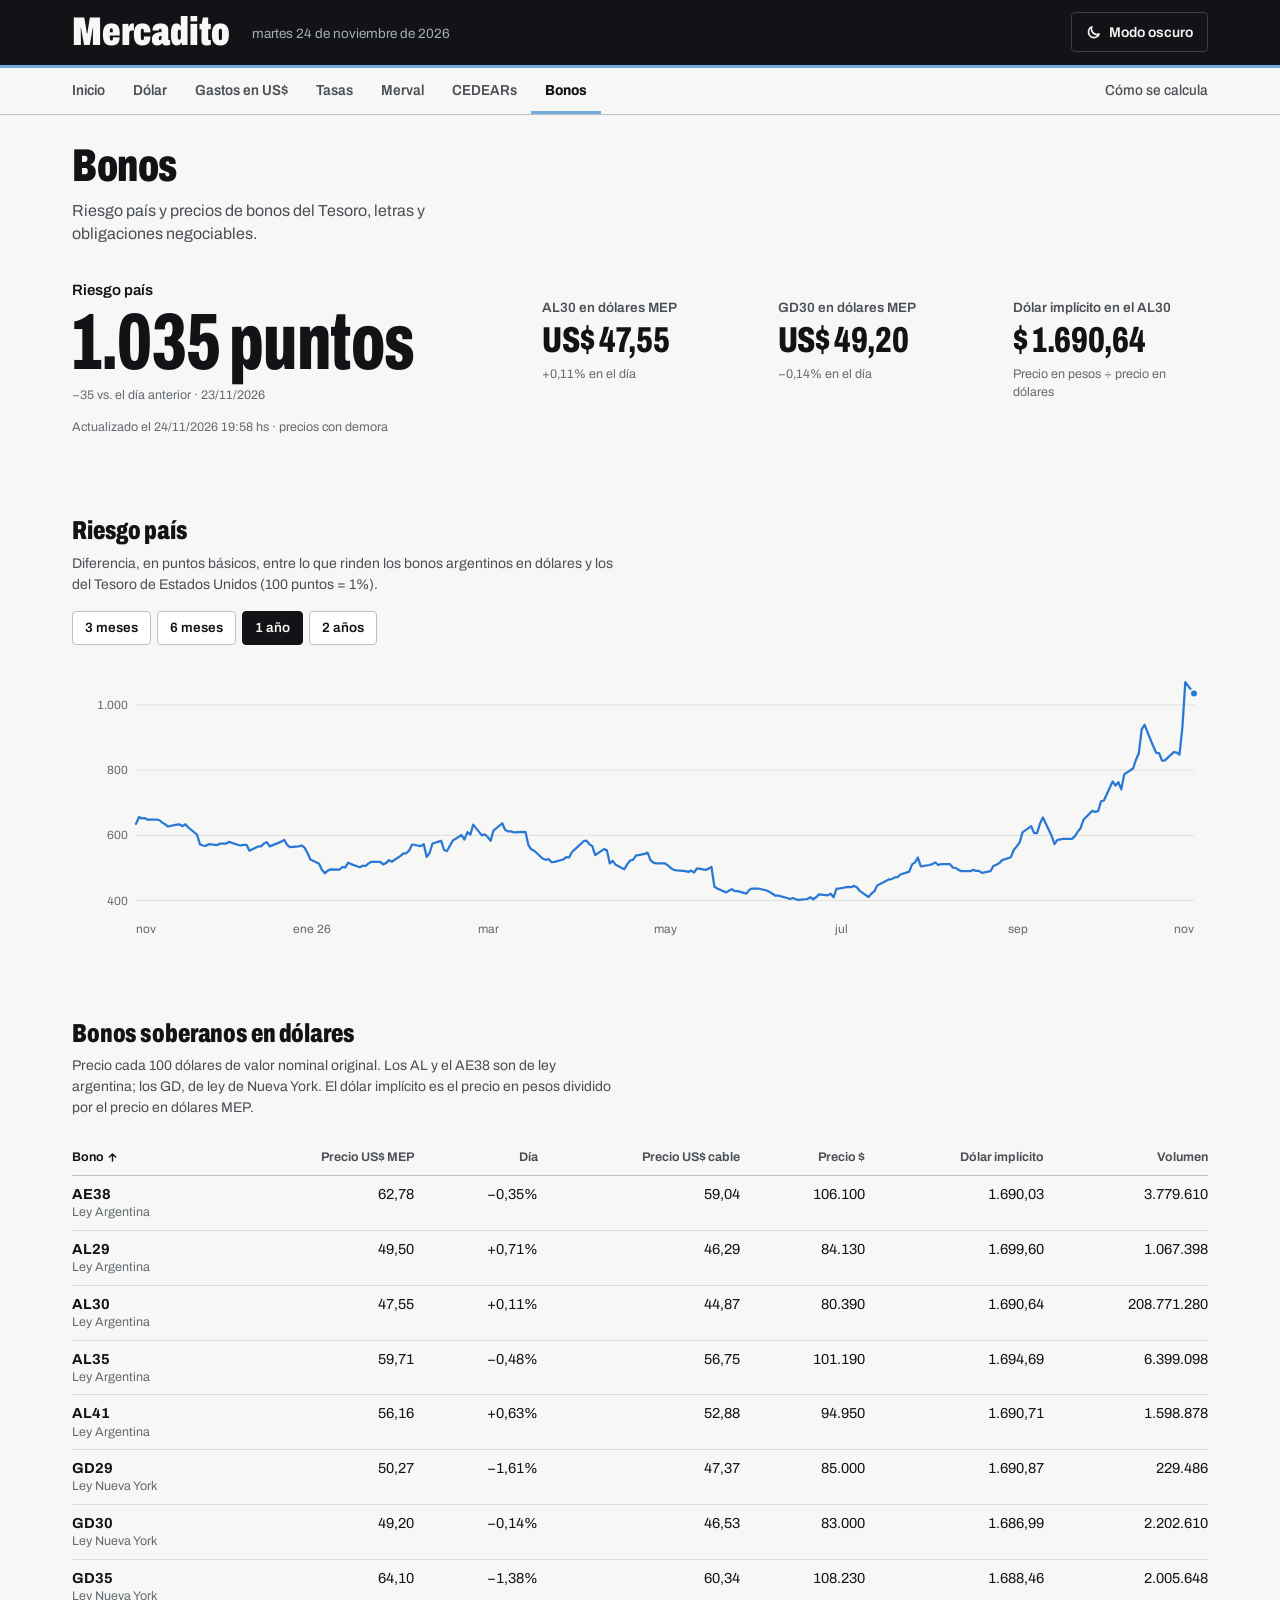
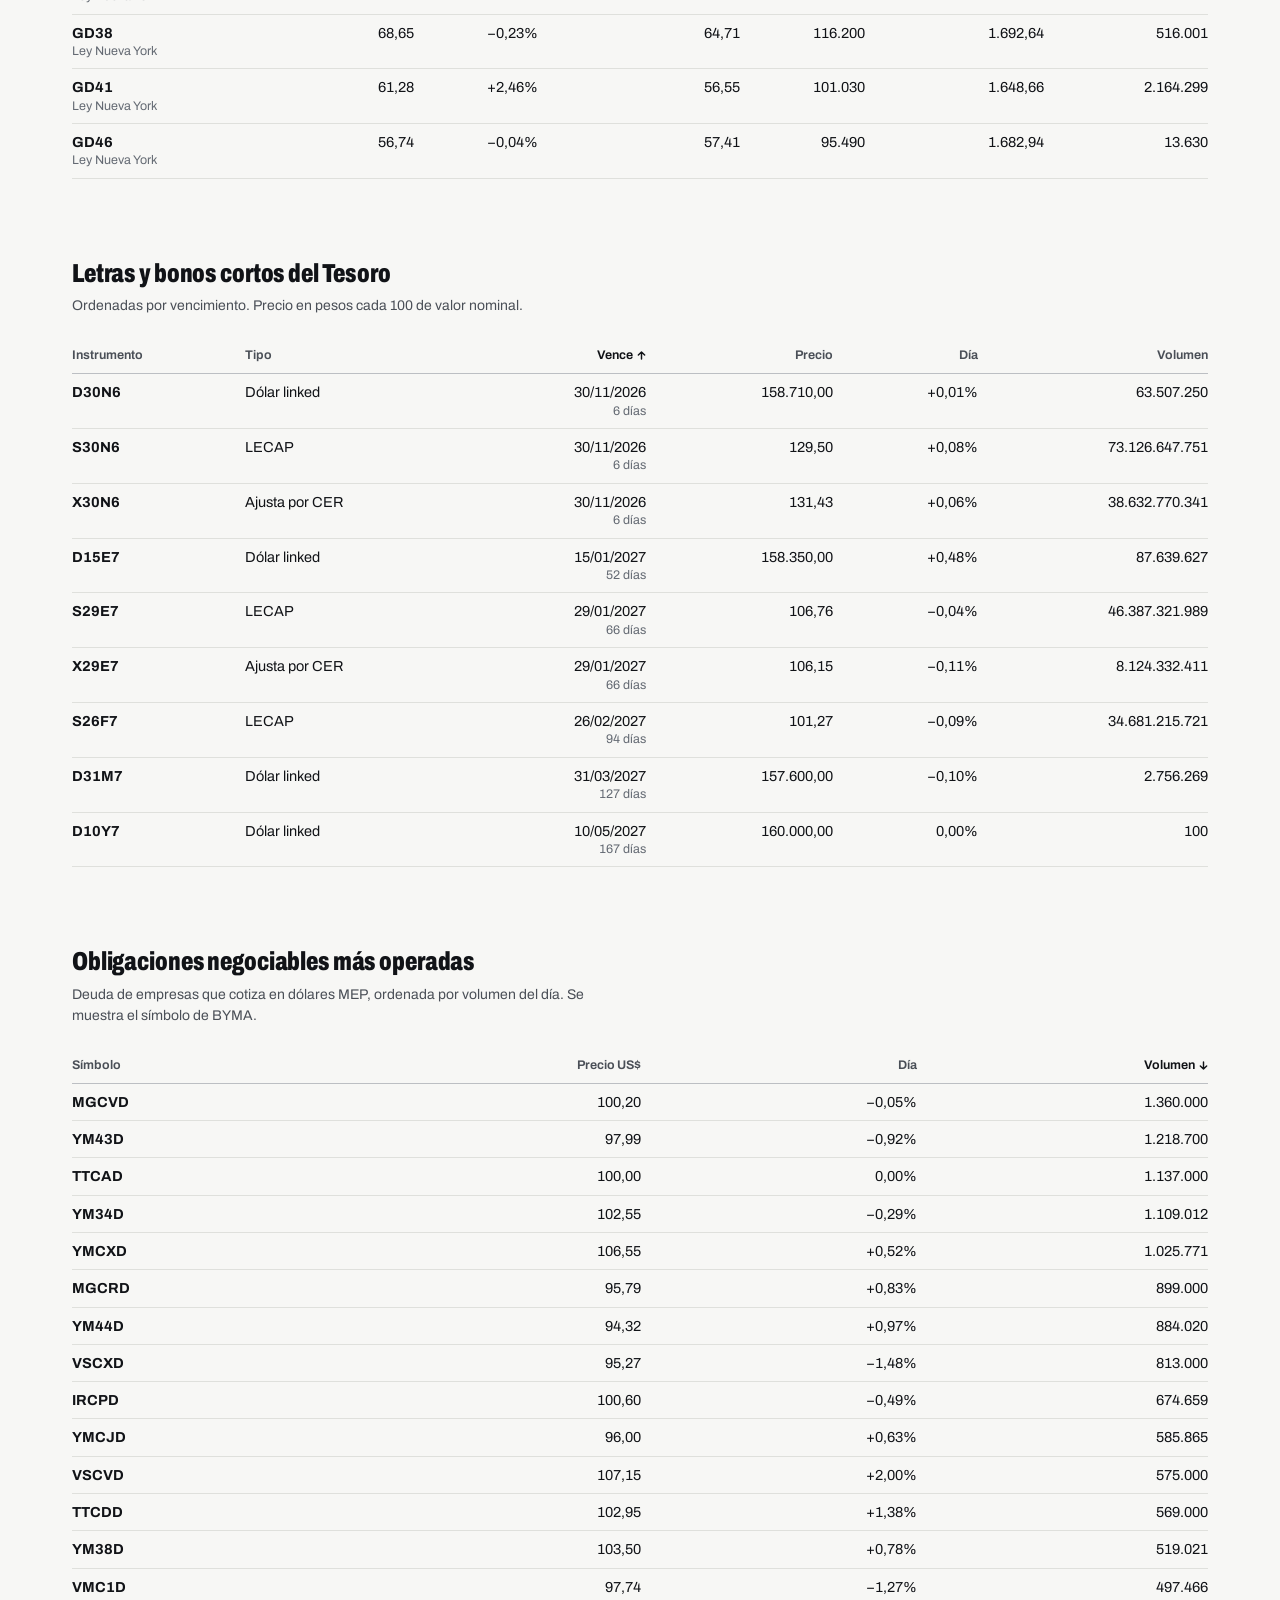
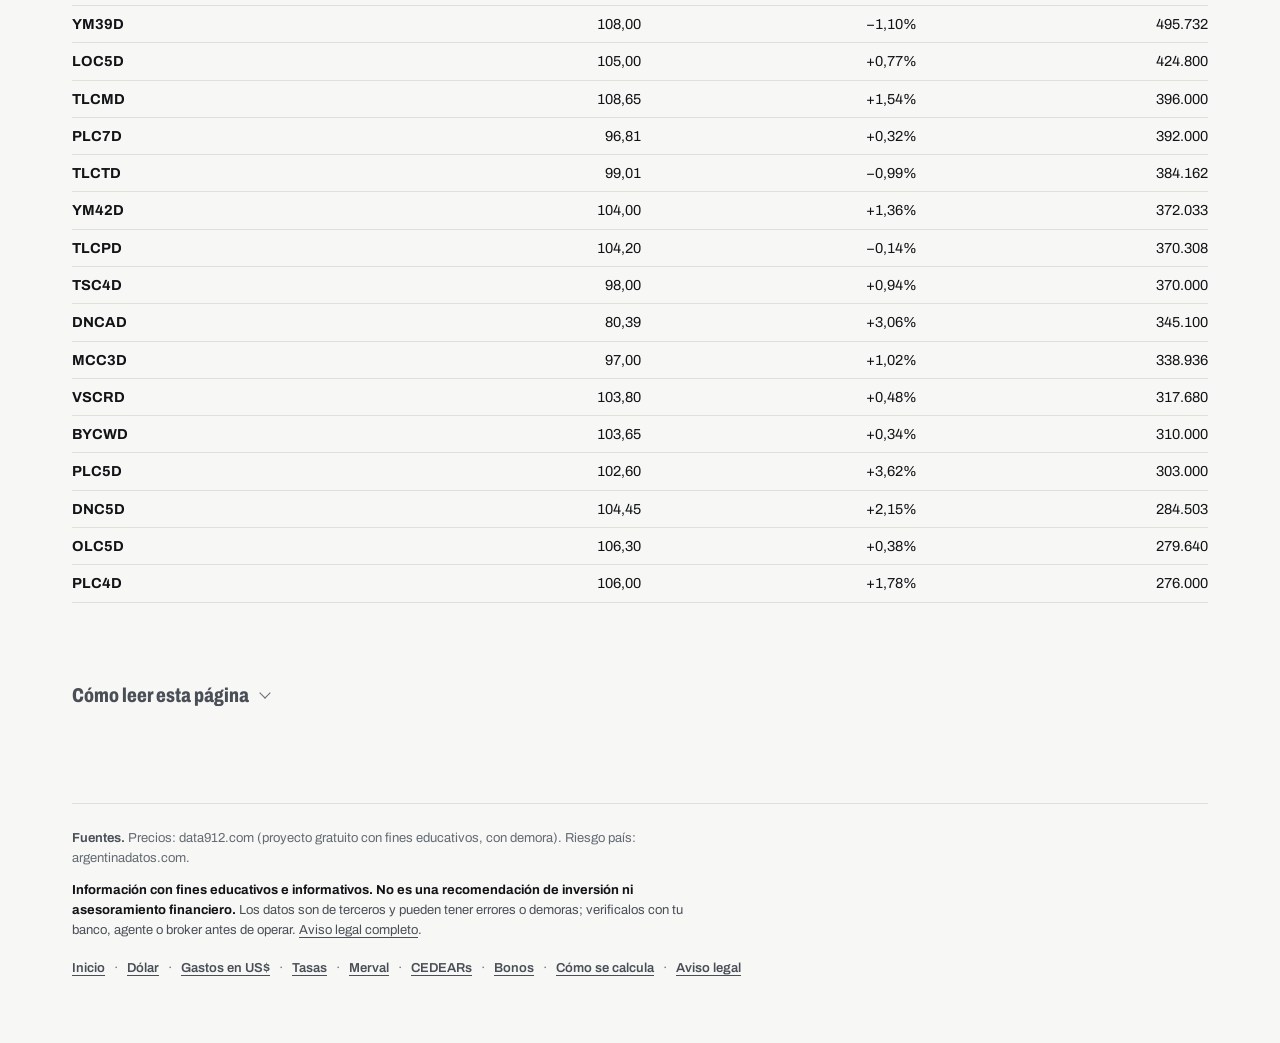
==== bonos/index.html @ 441e06f4 "actualizar datos" ====
<!DOCTYPE html>
<html lang="es">
<head>
<meta charset="utf-8">
<meta name="viewport" content="width=device-width, initial-scale=1">
<title>Bonos · Mercadito</title>
<meta name="description" content="Riesgo país, precios de los bonos soberanos en dólares, letras del Tesoro y obligaciones negociables.">
<meta name="color-scheme" content="light dark">
<meta name="theme-color" content="#111317" media="(prefers-color-scheme: light)">
<meta name="theme-color" content="#050505" media="(prefers-color-scheme: dark)">
<link rel="icon" href="data:image/svg+xml,%3Csvg xmlns='http://www.w3.org/2000/svg' viewBox='0 0 16 16'%3E%3Crect width='16' height='16' rx='2' fill='%23111317'/%3E%3Cpath d='M4 11V4.5l4 4 4-4V11' fill='none' stroke='%23F7F7F5' stroke-width='1.8' stroke-linejoin='round'/%3E%3Crect y='13' width='16' height='3' fill='%2374ACDF'/%3E%3C/svg%3E">
<link rel="preconnect" href="https://fonts.googleapis.com">
<link rel="preconnect" href="https://fonts.gstatic.com" crossorigin>
<link href="https://fonts.googleapis.com/css2?family=Archivo:wdth,wght@62..125,100..900&display=swap" rel="stylesheet">
<script>
try { var t = localStorage.getItem("tema"); if (t === "claro" || t === "oscuro") document.documentElement.setAttribute("data-tema", t); } catch (e) {}
</script>
<link rel="stylesheet" href="../assets/base.css">
<style>

@media (max-width:899px){
  /* a la vista: instrumento, precio y un dato más; lo demás, al tocar la fila */
  #tabla-sob tr:not(.abierta) td:nth-child(n+4),
  #tabla-sob tr:not(.abierta) td:first-child .sub,
  #tabla-letras tr:not(.abierta) td:is(:nth-child(2),:nth-child(5),:nth-child(6)),
  #tabla-ons tr:not(.abierta) td:nth-child(4){display:none}
  #tabla-sob td:nth-child(2),#tabla-ons td:nth-child(2),#tabla-letras td:nth-child(4){order:2;margin-left:auto;font-size:16px;font-weight:700;color:var(--tinta);text-align:right}
  #tabla-sob td:nth-child(2)::before,#tabla-ons td:nth-child(2)::before{content:"US$ "}
  #tabla-sob td:nth-child(3)::before,#tabla-letras td:nth-child(5)::before,#tabla-ons td:nth-child(3)::before{content:"Día "}
  #tabla-sob td:nth-child(4)::before{content:"Cable "}
  #tabla-sob td:nth-child(5)::before{content:"$ "}
  #tabla-sob td:nth-child(6)::before{content:"Dólar implícito "}
  #tabla-sob td:nth-child(7)::before,#tabla-letras td:nth-child(6)::before,#tabla-ons td:nth-child(4)::before{content:"Volumen "}
  #tabla-letras td:nth-child(3)::before{content:"Vence "}
  #tabla-letras td:nth-child(3) .sub{display:inline;margin-left:4px}
}

</style>
</head>
<body>
<a class="saltar" href="#contenido">Ir al contenido</a>
<header class="sitio">
  <div class="cabezal"><div class="sitio-barra">
    <a class="marca" href="../">Mercadito</a>
    <p class="cabezal-fecha">martes 24 de noviembre de 2026</p>
    <button id="tema" class="boton boton-tema" type="button" aria-label="Cambiar a modo oscuro">
      <svg class="ico ico-luna" viewBox="0 0 16 16" aria-hidden="true"><path d="M13.2 10.1A5.6 5.6 0 0 1 5.9 2.8a5.6 5.6 0 1 0 7.3 7.3Z"/></svg>
      <svg class="ico ico-sol" viewBox="0 0 16 16" aria-hidden="true"><circle cx="8" cy="8" r="3"/><path d="M8 1.5v1.3M8 13.2v1.3M1.5 8h1.3M13.2 8h1.3M3.4 3.4l.9.9M11.7 11.7l.9.9M3.4 12.6l.9-.9M11.7 4.3l.9-.9"/></svg>
      <span id="tema-txt">Modo oscuro</span>
    </button>
  </div></div>
  <nav class="menu" aria-label="Secciones"><ul><li><a href="../">Inicio</a></li><li><a href="../dolar/">Dólar</a></li><li><a href="../gastos/">Gastos en US$</a></li><li><a href="../tasas/">Tasas</a></li><li><a href="../merval/">Merval</a></li><li><a href="../sp500/">CEDEARs</a></li><li><a href="../bonos/" aria-current="page">Bonos</a></li><li><a href="../metodologia/">Cómo se calcula</a></li></ul></nav>
</header>
<div class="pagina">
<main id="contenido">

<div class="titulo">
  <h1>Bonos</h1>
  <p class="bajada">Riesgo país y precios de bonos del Tesoro, letras y obligaciones negociables.</p>
</div>
<section aria-label="Datos principales"><div class="cifras" id="cifras"></div></section>
<p class="fecha">Actualizado el 24/11/2026 19:58 hs · precios con demora</p>

<section class="bloque" aria-labelledby="t-riesgo" id="bloque-riesgo">
  <h2 id="t-riesgo">Riesgo país</h2>
  <p class="nota">Diferencia, en puntos básicos, entre lo que rinden los bonos argentinos en dólares y los del Tesoro de Estados Unidos (100 puntos = 1%).</p>
  <div class="controles"><div class="grupo" role="group" aria-label="Período" id="rangos"></div></div>
  <div id="grafico"></div>
</section>

<section class="bloque" aria-labelledby="t-sob">
  <h2 id="t-sob">Bonos soberanos en dólares</h2>
  <p class="nota">Precio cada 100 dólares de valor nominal original. Los AL y el AE38 son de ley argentina; los GD, de ley de Nueva York. El dólar implícito es el precio en pesos dividido por el precio en dólares MEP.</p>
  <div class="caja-tabla"><table class="tabla-datos" id="tabla-sob" data-ficha>
    <thead><tr>
      <th data-k="t" data-asc="1"><button type="button">Bono</button></th>
      <th class="der" data-k="d"><button type="button">Precio US$ MEP</button></th>
      <th class="der" data-k="var"><button type="button">Día</button></th>
      <th class="der" data-k="c"><button type="button">Precio US$ cable</button></th>
      <th class="der" data-k="p"><button type="button">Precio $</button></th>
      <th class="der" data-k="mep"><button type="button">Dólar implícito</button></th>
      <th class="der" data-k="vol"><button type="button">Volumen</button></th>
    </tr></thead>
    <tbody></tbody>
  </table></div>
</section>

<section class="bloque" aria-labelledby="t-letras" id="bloque-letras">
  <h2 id="t-letras">Letras y bonos cortos del Tesoro</h2>
  <p class="nota">Ordenadas por vencimiento. Precio en pesos cada 100 de valor nominal.</p>
  <div class="caja-tabla"><table class="tabla-datos" id="tabla-letras" data-ficha>
    <thead><tr>
      <th data-k="t" data-asc="1"><button type="button">Instrumento</button></th>
      <th data-k="tipo" data-asc="1"><button type="button">Tipo</button></th>
      <th class="der" data-k="vence" data-asc="1"><button type="button">Vence</button></th>
      <th class="der" data-k="c"><button type="button">Precio</button></th>
      <th class="der" data-k="var"><button type="button">Día</button></th>
      <th class="der" data-k="vol"><button type="button">Volumen</button></th>
    </tr></thead>
    <tbody></tbody>
  </table></div>
</section>

<section class="bloque" aria-labelledby="t-ons" id="bloque-ons">
  <h2 id="t-ons">Obligaciones negociables más operadas</h2>
  <p class="nota">Deuda de empresas que cotiza en dólares MEP, ordenada por volumen del día. Se muestra el símbolo de BYMA.</p>
  <div class="caja-tabla"><table class="tabla-datos" id="tabla-ons" data-ficha>
    <thead><tr>
      <th data-k="t" data-asc="1"><button type="button">Símbolo</button></th>
      <th class="der" data-k="c"><button type="button">Precio US$</button></th>
      <th class="der" data-k="var"><button type="button">Día</button></th>
      <th class="der" data-k="vol"><button type="button">Volumen</button></th>
    </tr></thead>
    <tbody></tbody>
  </table></div>
</section>

<details class="bloque plegado">
  <summary><h2 id="t-glos">Cómo leer esta página</h2></summary>
  <dl class="glosario">
    <div><dt>MEP y cable</dt><dd>El mismo bono se puede comprar o vender en pesos, en dólares en el país (MEP, símbolo terminado en D) o en dólares en el exterior (cable, terminado en C).</dd></div>
    <div><dt>LECAP y BONCAP</dt><dd>Letras y bonos del Tesoro en pesos que pagan todo al vencimiento.</dd></div>
    <div><dt>Ajusta por CER</dt><dd>Instrumentos cuyo capital se actualiza por inflación.</dd></div>
    <div><dt>Dólar linked</dt><dd>Instrumentos en pesos que se ajustan por el dólar oficial mayorista.</dd></div>
    <div><dt>Próximamente</dt><dd>Tasa interna de retorno (TIR) y duration de cada bono, que requieren su cronograma de pagos.</dd></div>
  </dl>
</details>

</main>
<footer class="sitio-pie">
  <p class="pie-fuentes"><b>Fuentes.</b> Precios: data912.com (proyecto gratuito con fines educativos, con demora). Riesgo país: argentinadatos.com.</p>
  <p class="pie-aviso"><strong>Información con fines educativos e informativos. No es una recomendación de inversión ni asesoramiento financiero.</strong> Los datos son de terceros y pueden tener errores o demoras; verificalos con tu banco, agente o broker antes de operar. <a href="../legal/">Aviso legal completo</a>.</p>
  <nav class="pie-sumario" aria-label="Secciones de Mercadito"><ul><li><a href="../">Inicio</a></li><li><a href="../dolar/">Dólar</a></li><li><a href="../gastos/">Gastos en US$</a></li><li><a href="../tasas/">Tasas</a></li><li><a href="../merval/">Merval</a></li><li><a href="../sp500/">CEDEARs</a></li><li><a href="../bonos/">Bonos</a></li><li><a href="../metodologia/">Cómo se calcula</a></li><li><a href="../legal/">Aviso legal</a></li></ul></nav>
</footer>
</div>
<script src="../assets/base.js"></script>
<script>

const M = Mercadito;
const D = {"sob": [{"t": "AL29", "ley": "Argentina", "d": 49.5, "var": 0.71, "vol": 1067398.0, "c": 46.294, "p": 84130.0, "mep": 1699.6}, {"t": "AL30", "ley": "Argentina", "d": 47.55, "var": 0.11, "vol": 208771280.0, "c": 44.87, "p": 80390.0, "mep": 1690.64}, {"t": "AL35", "ley": "Argentina", "d": 59.71, "var": -0.48, "vol": 6399098.0, "c": 56.75, "p": 101190.0, "mep": 1694.69}, {"t": "AE38", "ley": "Argentina", "d": 62.78, "var": -0.35, "vol": 3779610.0, "c": 59.04, "p": 106100.0, "mep": 1690.03}, {"t": "AL41", "ley": "Argentina", "d": 56.16, "var": 0.63, "vol": 1598878.0, "c": 52.88, "p": 94950.0, "mep": 1690.71}, {"t": "GD29", "ley": "Nueva York", "d": 50.27, "var": -1.61, "vol": 229486.0, "c": 47.369, "p": 85000.0, "mep": 1690.87}, {"t": "GD30", "ley": "Nueva York", "d": 49.2, "var": -0.14, "vol": 2202610.0, "c": 46.53, "p": 83000.0, "mep": 1686.99}, {"t": "GD35", "ley": "Nueva York", "d": 64.1, "var": -1.38, "vol": 2005648.0, "c": 60.34, "p": 108230.0, "mep": 1688.46}, {"t": "GD38", "ley": "Nueva York", "d": 68.65, "var": -0.23, "vol": 516001.0, "c": 64.71, "p": 116200.0, "mep": 1692.64}, {"t": "GD41", "ley": "Nueva York", "d": 61.28, "var": 2.46, "vol": 2164299.0, "c": 56.55, "p": 101030.0, "mep": 1648.66}, {"t": "GD46", "ley": "Nueva York", "d": 56.74, "var": -0.04, "vol": 13630.0, "c": 57.41, "p": 95490.0, "mep": 1682.94}], "letras": [{"t": "D30N6", "tipo": "Dólar linked", "vence": "2026-11-30", "dias": 6, "c": 158710.0, "var": 0.01, "vol": 63507250.0}, {"t": "S30N6", "tipo": "LECAP", "vence": "2026-11-30", "dias": 6, "c": 129.5, "var": 0.08, "vol": 73126647751.0}, {"t": "X30N6", "tipo": "Ajusta por CER", "vence": "2026-11-30", "dias": 6, "c": 131.43, "var": 0.06, "vol": 38632770341.0}, {"t": "D15E7", "tipo": "Dólar linked", "vence": "2027-01-15", "dias": 52, "c": 158350.0, "var": 0.48, "vol": 87639627.0}, {"t": "S29E7", "tipo": "LECAP", "vence": "2027-01-29", "dias": 66, "c": 106.76, "var": -0.04, "vol": 46387321989.0}, {"t": "X29E7", "tipo": "Ajusta por CER", "vence": "2027-01-29", "dias": 66, "c": 106.15, "var": -0.11, "vol": 8124332411.0}, {"t": "S26F7", "tipo": "LECAP", "vence": "2027-02-26", "dias": 94, "c": 101.27, "var": -0.09, "vol": 34681215721.0}, {"t": "D31M7", "tipo": "Dólar linked", "vence": "2027-03-31", "dias": 127, "c": 157600.0, "var": -0.1, "vol": 2756269.0}, {"t": "D10Y7", "tipo": "Dólar linked", "vence": "2027-05-10", "dias": 167, "c": 160000.0, "var": 0.0, "vol": 100.0}], "ons": [{"t": "MGCVD", "c": 100.2, "var": -0.05, "vol": 1360000.0}, {"t": "YM43D", "c": 97.99, "var": -0.92, "vol": 1218700.0}, {"t": "TTCAD", "c": 100.0, "var": 0.0, "vol": 1137000.0}, {"t": "YM34D", "c": 102.55, "var": -0.29, "vol": 1109012.0}, {"t": "YMCXD", "c": 106.55, "var": 0.52, "vol": 1025771.0}, {"t": "MGCRD", "c": 95.79, "var": 0.83, "vol": 899000.0}, {"t": "YM44D", "c": 94.32, "var": 0.97, "vol": 884020.0}, {"t": "VSCXD", "c": 95.27, "var": -1.48, "vol": 813000.0}, {"t": "IRCPD", "c": 100.6, "var": -0.49, "vol": 674659.0}, {"t": "YMCJD", "c": 96.0, "var": 0.63, "vol": 585865.0}, {"t": "VSCVD", "c": 107.15, "var": 2.0, "vol": 575000.0}, {"t": "TTCDD", "c": 102.95, "var": 1.38, "vol": 569000.0}, {"t": "YM38D", "c": 103.5, "var": 0.78, "vol": 519021.0}, {"t": "VMC1D", "c": 97.74, "var": -1.27, "vol": 497466.0}, {"t": "YM39D", "c": 108.0, "var": -1.1, "vol": 495732.0}, {"t": "LOC5D", "c": 105.0, "var": 0.77, "vol": 424800.0}, {"t": "TLCMD", "c": 108.65, "var": 1.54, "vol": 396000.0}, {"t": "PLC7D", "c": 96.81, "var": 0.32, "vol": 392000.0}, {"t": "TLCTD", "c": 99.01, "var": -0.99, "vol": 384162.0}, {"t": "YM42D", "c": 104.0, "var": 1.36, "vol": 372033.0}, {"t": "TLCPD", "c": 104.2, "var": -0.14, "vol": 370308.0}, {"t": "TSC4D", "c": 98.0, "var": 0.94, "vol": 370000.0}, {"t": "DNCAD", "c": 80.39, "var": 3.06, "vol": 345100.0}, {"t": "MCC3D", "c": 97.0, "var": 1.02, "vol": 338936.0}, {"t": "VSCRD", "c": 103.8, "var": 0.48, "vol": 317680.0}, {"t": "BYCWD", "c": 103.65, "var": 0.34, "vol": 310000.0}, {"t": "PLC5D", "c": 102.6, "var": 3.62, "vol": 303000.0}, {"t": "DNC5D", "c": 104.45, "var": 2.15, "vol": 284503.0}, {"t": "OLC5D", "c": 106.3, "var": 0.38, "vol": 279640.0}, {"t": "PLC4D", "c": 106.0, "var": 1.78, "vol": 276000.0}], "riesgo": [["2024-11-24", 745], ["2024-11-25", 748], ["2024-11-26", 751], ["2024-11-27", 755], ["2024-11-28", 752], ["2024-11-29", 752], ["2024-11-30", 752], ["2024-12-01", 752], ["2024-12-02", 749], ["2024-12-03", 754], ["2024-12-04", 751], ["2024-12-05", 760], ["2024-12-06", 769], ["2024-12-07", 769], ["2024-12-08", 769], ["2024-12-09", 737], ["2024-12-10", 735], ["2024-12-11", 719], ["2024-12-12", 715], ["2024-12-13", 708], ["2024-12-14", 708], ["2024-12-15", 708], ["2024-12-16", 677], ["2024-12-17", 673], ["2024-12-18", 658], ["2024-12-19", 663], ["2024-12-20", 671], ["2024-12-21", 671], ["2024-12-22", 671], ["2024-12-23", 649], ["2024-12-24", 649], ["2024-12-25", 650], ["2024-12-26", 631], ["2024-12-27", 627], ["2024-12-28", 627], ["2024-12-29", 627], ["2024-12-30", 635], ["2024-12-31", 635], ["2025-01-01", 635], ["2025-01-02", 610], ["2025-01-03", 610], ["2025-01-06", 569], ["2025-01-07", 561], ["2025-01-08", 572], ["2025-01-09", 560], ["2025-01-10", 580], ["2025-01-13", 589], ["2025-01-14", 579], ["2025-01-15", 597], ["2025-01-16", 626], ["2025-01-17", 644], ["2025-01-20", 641], ["2025-01-21", 638], ["2025-01-22", 640], ["2025-01-23", 646], ["2025-01-24", 631], ["2025-01-27", 642], ["2025-01-28", 634], ["2025-01-29", 611], ["2025-01-30", 614], ["2025-01-31", 618], ["2025-02-03", 632], ["2025-02-04", 640], ["2025-02-05", 660], ["2025-02-06", 659], ["2025-02-07", 660], ["2025-02-10", 677], ["2025-02-11", 710], ["2025-02-12", 673], ["2025-02-13", 675], ["2025-02-14", 675], ["2025-02-17", 675], ["2025-02-18", 696], ["2025-02-19", 719], ["2025-02-20", 719], ["2025-02-21", 720], ["2025-02-24", 730], ["2025-02-25", 748], ["2025-02-26", 749], ["2025-02-27", 769], ["2025-02-28", 780], ["2025-03-03", 780], ["2025-03-04", 780], ["2025-03-05", 717], ["2025-03-06", 714], ["2025-03-07", 692], ["2025-03-10", 723], ["2025-03-11", 723], ["2025-03-12", 718], ["2025-03-13", 748], ["2025-03-14", 737], ["2025-03-17", 750], ["2025-03-18", 787], ["2025-03-19", 777], ["2025-03-20", 762], ["2025-03-21", 769], ["2025-03-25", 761], ["2025-03-26", 769], ["2025-03-27", 759], ["2025-03-28", 797], ["2025-03-31", 816], ["2025-04-01", 823], ["2025-04-02", 823], ["2025-04-03", 872], ["2025-04-04", 925], ["2025-04-07", 960], ["2025-04-08", 978], ["2025-04-09", 889], ["2025-04-10", 899], ["2025-04-11", 874], ["2025-04-14", 896], ["2025-04-15", 725], ["2025-04-16", 745], ["2025-04-17", 745], ["2025-04-18", 726], ["2025-04-21", 720], ["2025-04-22", 720], ["2025-04-23", 720], ["2025-04-24", 713], ["2025-04-25", 692], ["2025-04-28", 710], ["2025-04-29", 701], ["2025-04-30", 726], ["2025-05-01", 735], ["2025-05-02", 741], ["2025-05-05", 741], ["2025-05-06", 741], ["2025-05-07", 766], ["2025-05-08", 678], ["2025-05-09", 678], ["2025-05-12", 650], ["2025-05-13", 651], ["2025-05-14", 648], ["2025-05-15", 676], ["2025-05-16", 676], ["2025-05-19", 675], ["2025-05-20", 663], ["2025-05-21", 661], ["2025-05-22", 665], ["2025-05-23", 665], ["2025-05-26", 666], ["2025-05-27", 666], ["2025-05-28", 655], ["2025-05-29", 663], ["2025-06-03", 668], ["2025-06-04", 688], ["2025-06-05", 688], ["2025-06-06", 691], ["2025-06-09", 686], ["2025-06-10", 655], ["2025-06-11", 668], ["2025-06-12", 678], ["2025-06-13", 688], ["2025-06-16", 687], ["2025-06-17", 714], ["2025-06-18", 726], ["2025-06-23", 719], ["2025-06-24", 681], ["2025-06-25", 687], ["2025-06-26", 685], ["2025-06-27", 677], ["2025-06-30", 701], ["2025-07-01", 699], ["2025-07-02", 700], ["2025-07-03", 679], ["2025-07-07", 698], ["2025-07-08", 704], ["2025-07-09", 692], ["2025-07-10", 700], ["2025-07-11", 717], ["2025-07-15", 736], ["2025-07-16", 748], ["2025-07-17", 770], ["2025-07-18", 759], ["2025-07-21", 763], ["2025-07-22", 775], ["2025-07-23", 773], ["2025-07-24", 753], ["2025-07-25", 734], ["2025-07-28", 719], ["2025-07-29", 727], ["2025-07-30", 716], ["2025-07-31", 730], ["2025-08-01", 771], ["2025-08-04", 761], ["2025-08-05", 743], ["2025-08-06", 735], ["2025-08-07", 728], ["2025-08-08", 733], ["2025-08-11", 724], ["2025-08-12", 722], ["2025-08-13", 711], ["2025-08-14", 712], ["2025-08-15", 709], ["2025-08-18", 706], ["2025-08-19", 700], ["2025-08-20", 747], ["2025-08-21", 753], ["2025-08-22", 767], ["2025-08-25", 829], ["2025-08-26", 850], ["2025-08-27", 853], ["2025-08-28", 837], ["2025-08-29", 829], ["2025-09-02", 898], ["2025-09-03", 893], ["2025-09-04", 901], ["2025-09-05", 906], ["2025-09-08", 1108], ["2025-09-09", 1070], ["2025-09-10", 1024], ["2025-09-11", 1047], ["2025-09-12", 1140], ["2025-09-15", 1231], ["2025-09-16", 1167], ["2025-09-17", 1246], ["2025-09-18", 1456], ["2025-09-19", 1456], ["2025-09-22", 1089], ["2025-09-23", 1018], ["2025-09-24", 898], ["2025-09-25", 973], ["2025-09-26", 1060], ["2025-09-27", 1060], ["2025-09-29", 1115], ["2025-09-30", 1222], ["2025-10-01", 1264], ["2025-10-02", 1264], ["2025-10-03", 1165], ["2025-10-06", 1080], ["2025-10-07", 1016], ["2025-10-08", 1074], ["2025-10-09", 1071], ["2025-10-10", 932], ["2025-10-13", 932], ["2025-10-14", 1026], ["2025-10-15", 1004], ["2025-10-16", 1029], ["2025-10-17", 1089], ["2025-10-20", 1048], ["2025-10-21", 1075], ["2025-10-22", 1123], ["2025-10-23", 1081], ["2025-10-24", 1081], ["2025-10-27", 708], ["2025-10-28", 685], ["2025-10-29", 666], ["2025-10-30", 676], ["2025-10-31", 657], ["2025-11-03", 665], ["2025-11-04", 660], ["2025-11-05", 621], ["2025-11-06", 638], ["2025-11-07", 647], ["2025-11-10", 599], ["2025-11-11", 598], ["2025-11-12", 605], ["2025-11-13", 616], ["2025-11-14", 612], ["2025-11-17", 616], ["2025-11-18", 614], ["2025-11-19", 601], ["2025-11-20", 620], ["2025-11-21", 651], ["2025-11-24", 635], ["2025-11-25", 656], ["2025-11-26", 652], ["2025-11-27", 653], ["2025-11-28", 648], ["2025-12-01", 648], ["2025-12-02", 647], ["2025-12-03", 639], ["2025-12-04", 634], ["2025-12-05", 627], ["2025-12-08", 633], ["2025-12-09", 634], ["2025-12-10", 628], ["2025-12-11", 634], ["2025-12-12", 624], ["2025-12-15", 602], ["2025-12-16", 573], ["2025-12-17", 569], ["2025-12-18", 568], ["2025-12-19", 573], ["2025-12-22", 570], ["2025-12-23", 575], ["2025-12-24", 575], ["2025-12-25", 575], ["2025-12-26", 580], ["2025-12-29", 571], ["2025-12-30", 569], ["2025-12-31", 571], ["2026-01-01", 571], ["2026-01-02", 553], ["2026-01-05", 566], ["2026-01-06", 566], ["2026-01-07", 575], ["2026-01-08", 579], ["2026-01-09", 566], ["2026-01-12", 577], ["2026-01-13", 581], ["2026-01-14", 586], ["2026-01-15", 571], ["2026-01-16", 564], ["2026-01-19", 566], ["2026-01-20", 569], ["2026-01-21", 562], ["2026-01-22", 546], ["2026-01-23", 526], ["2026-01-26", 513], ["2026-01-27", 494], ["2026-01-28", 484], ["2026-01-29", 492], ["2026-01-30", 496], ["2026-02-02", 495], ["2026-02-03", 503], ["2026-02-04", 502], ["2026-02-05", 516], ["2026-02-06", 512], ["2026-02-09", 502], ["2026-02-10", 507], ["2026-02-11", 506], ["2026-02-12", 514], ["2026-02-13", 519], ["2026-02-16", 519], ["2026-02-17", 511], ["2026-02-18", 515], ["2026-02-19", 524], ["2026-02-20", 519], ["2026-02-23", 537], ["2026-02-24", 545], ["2026-02-25", 545], ["2026-02-26", 554], ["2026-02-27", 572], ["2026-03-02", 567], ["2026-03-03", 573], ["2026-03-04", 534], ["2026-03-05", 546], ["2026-03-06", 575], ["2026-03-09", 583], ["2026-03-10", 555], ["2026-03-11", 552], ["2026-03-12", 568], ["2026-03-13", 584], ["2026-03-16", 601], ["2026-03-17", 587], ["2026-03-18", 610], ["2026-03-19", 602], ["2026-03-20", 633], ["2026-03-23", 600], ["2026-03-24", 603], ["2026-03-25", 595], ["2026-03-26", 583], ["2026-03-27", 615], ["2026-03-30", 637], ["2026-03-31", 617], ["2026-04-01", 612], ["2026-04-02", 612], ["2026-04-03", 609], ["2026-04-06", 611], ["2026-04-07", 610], ["2026-04-08", 570], ["2026-04-09", 557], ["2026-04-10", 553], ["2026-04-13", 528], ["2026-04-14", 525], ["2026-04-15", 527], ["2026-04-16", 518], ["2026-04-17", 519], ["2026-04-20", 526], ["2026-04-21", 533], ["2026-04-22", 532], ["2026-04-23", 549], ["2026-04-24", 557], ["2026-04-27", 582], ["2026-04-28", 584], ["2026-04-29", 573], ["2026-04-30", 567], ["2026-05-01", 539], ["2026-05-04", 558], ["2026-05-05", 554], ["2026-05-06", 514], ["2026-05-07", 522], ["2026-05-08", 510], ["2026-05-11", 496], ["2026-05-12", 511], ["2026-05-13", 523], ["2026-05-14", 525], ["2026-05-15", 538], ["2026-05-18", 543], ["2026-05-19", 547], ["2026-05-20", 524], ["2026-05-21", 516], ["2026-05-22", 514], ["2026-05-25", 514], ["2026-05-26", 508], ["2026-05-27", 500], ["2026-05-28", 494], ["2026-05-29", 493], ["2026-06-01", 490], ["2026-06-02", 488], ["2026-06-03", 492], ["2026-06-04", 486], ["2026-06-05", 499], ["2026-06-08", 494], ["2026-06-09", 498], ["2026-06-10", 503], ["2026-06-11", 443], ["2026-06-12", 437], ["2026-06-15", 425], ["2026-06-16", 430], ["2026-06-17", 435], ["2026-06-18", 429], ["2026-06-19", 429], ["2026-06-22", 421], ["2026-06-23", 433], ["2026-06-24", 437], ["2026-06-25", 437], ["2026-06-26", 437], ["2026-06-29", 431], ["2026-06-30", 426], ["2026-07-01", 421], ["2026-07-02", 415], ["2026-07-03", 415], ["2026-07-06", 408], ["2026-07-07", 405], ["2026-07-08", 408], ["2026-07-09", 404], ["2026-07-10", 402], ["2026-07-13", 405], ["2026-07-14", 410], ["2026-07-15", 404], ["2026-07-16", 410], ["2026-07-17", 419], ["2026-07-20", 416], ["2026-07-21", 421], ["2026-07-22", 410], ["2026-07-23", 437], ["2026-07-24", 437], ["2026-07-27", 442], ["2026-07-28", 441], ["2026-07-29", 445], ["2026-07-30", 441], ["2026-07-31", 430], ["2026-08-03", 411], ["2026-08-04", 421], ["2026-08-05", 428], ["2026-08-06", 446], ["2026-08-07", 451], ["2026-08-10", 465], ["2026-08-11", 466], ["2026-08-12", 471], ["2026-08-13", 472], ["2026-08-14", 480], ["2026-08-17", 489], ["2026-08-18", 511], ["2026-08-19", 517], ["2026-08-20", 532], ["2026-08-21", 505], ["2026-08-24", 509], ["2026-08-25", 512], ["2026-08-26", 517], ["2026-08-27", 509], ["2026-08-28", 512], ["2026-08-31", 512], ["2026-09-01", 501], ["2026-09-02", 500], ["2026-09-03", 494], ["2026-09-04", 490], ["2026-09-07", 490], ["2026-09-08", 494], ["2026-09-09", 491], ["2026-09-10", 491], ["2026-09-11", 485], ["2026-09-14", 490], ["2026-09-15", 506], ["2026-09-16", 510], ["2026-09-17", 515], ["2026-09-18", 524], ["2026-09-21", 533], ["2026-09-22", 555], ["2026-09-23", 566], ["2026-09-24", 578], ["2026-09-25", 609], ["2026-09-28", 628], ["2026-09-29", 607], ["2026-09-30", 607], ["2026-10-01", 636], ["2026-10-02", 655], ["2026-10-05", 599], ["2026-10-06", 573], ["2026-10-07", 586], ["2026-10-08", 588], ["2026-10-09", 589], ["2026-10-12", 589], ["2026-10-13", 597], ["2026-10-14", 611], ["2026-10-15", 622], ["2026-10-16", 648], ["2026-10-19", 675], ["2026-10-20", 672], ["2026-10-21", 674], ["2026-10-22", 704], ["2026-10-23", 707], ["2026-10-26", 765], ["2026-10-27", 753], ["2026-10-28", 763], ["2026-10-29", 741], ["2026-10-30", 787], ["2026-11-02", 805], ["2026-11-03", 831], ["2026-11-04", 852], ["2026-11-05", 925], ["2026-11-06", 939], ["2026-11-09", 873], ["2026-11-10", 853], ["2026-11-11", 852], ["2026-11-12", 829], ["2026-11-13", 830], ["2026-11-16", 855], ["2026-11-17", 854], ["2026-11-18", 848], ["2026-11-19", 931], ["2026-11-20", 1070], ["2026-11-23", 1035]]};
const $ = id => document.getElementById(id);
const celda = (v, dec, signo) => "<td class='der num'>" + (v === null || v === undefined ? "—" : signo ? M.pct(v, dec) : M.num(v, dec)) + "</td>";
const por = Object.fromEntries(D.sob.map(s => [s.t, s]));

/* cifras */
const cifras = [];
if (D.riesgo.length) {
  const [f, v] = D.riesgo[D.riesgo.length - 1], prev = D.riesgo.length > 1 ? D.riesgo[D.riesgo.length - 2][1] : null;
  cifras.push(["Riesgo país", M.num(v, 0) + " puntos", (prev !== null ? (v - prev > 0 ? "+" : "") + M.num(v - prev, 0) + " vs. el día anterior · " : "") + M.fecha(f)]);
}
if (por.AL30) cifras.push(["AL30 en dólares MEP", M.dolares(por.AL30.d), M.pct(por.AL30.var, 2) + " en el día"]);
if (por.GD30) cifras.push(["GD30 en dólares MEP", M.dolares(por.GD30.d), M.pct(por.GD30.var, 2) + " en el día"]);
if (por.AL30 && por.AL30.mep) cifras.push(["Dólar implícito en el AL30", M.pesos(por.AL30.mep), "Precio en pesos ÷ precio en dólares"]);
$("cifras").innerHTML = cifras.map(([e, v, s]) =>
  "<div class='cifra'><p class='cifra-et'>" + e + "</p><p class='cifra-val num'>" + v + "</p><p class='cifra-sub'>" + s + "</p></div>").join("");

/* riesgo país */
if (D.riesgo.length) {
  const RANGOS = [["3 meses", 92], ["6 meses", 183], ["1 año", 366], ["2 años", 731]];
  let rango = 366;
  const pintar = () => M.linea($("grafico"), [{nombre: "Riesgo país", color: "var(--s1)", puntos: M.desde(D.riesgo, rango)}],
    {formato: v => M.num(v, 0), titulo: "Riesgo país en puntos básicos"});
  $("rangos").innerHTML = RANGOS.map(([n, d]) =>
    "<button type='button' class='boton boton-chico' data-d='" + d + "' aria-pressed='" + (d === rango) + "'>" + n + "</button>").join("");
  $("rangos").addEventListener("click", e => {
    const b = e.target.closest("button"); if (!b) return;
    rango = +b.dataset.d;
    $("rangos").querySelectorAll("button").forEach(x => x.setAttribute("aria-pressed", x === b));
    pintar();
  });
  pintar();
} else {
  $("bloque-riesgo").hidden = true;
}

/* soberanos */
M.ordenable($("tabla-sob"), ["t", true], (k, a) => {
  $("tabla-sob").tBodies[0].innerHTML = D.sob.slice().sort(M.comparar(k, a)).map(s =>
    "<tr><td><b>" + M.esc(s.t) + "</b><span class='sub'>Ley " + M.esc(s.ley) + "</span></td>" +
    celda(s.d, 2) + celda(s.var, 2, true) + celda(s.c, 2) + celda(s.p, 0) + celda(s.mep, 2) + celda(s.vol, 0) + "</tr>").join("");
});

/* letras */
if (D.letras.length) {
  M.ordenable($("tabla-letras"), ["vence", true], (k, a) => {
    $("tabla-letras").tBodies[0].innerHTML = D.letras.slice().sort(M.comparar(k, a)).map(l =>
      "<tr><td><b>" + M.esc(l.t) + "</b></td><td>" + M.esc(l.tipo) + "</td>" +
      "<td class='der num'>" + M.fecha(l.vence) + "<span class='sub'>" + l.dias + " días</span></td>" +
      celda(l.c, 2) + celda(l.var, 2, true) + celda(l.vol, 0) + "</tr>").join("");
  });
} else {
  $("bloque-letras").hidden = true;
}

/* obligaciones negociables */
if (D.ons.length) {
  M.ordenable($("tabla-ons"), ["vol", false], (k, a) => {
    $("tabla-ons").tBodies[0].innerHTML = D.ons.slice().sort(M.comparar(k, a)).map(o =>
      "<tr><td><b>" + M.esc(o.t) + "</b></td>" + celda(o.c, 2) + celda(o.var, 2, true) + celda(o.vol, 0) + "</tr>").join("");
  });
} else {
  $("bloque-ons").hidden = true;
}

</script>
</body>
</html>
---- assets/base.css ----
/* Mercadito: estilos compartidos por todas las páginas.
   El sitio se lee como la página de Mercados del diario: cabezal fechado,
   cifra de tapa con su pie de fecha y tablas de cotizaciones con filetes.
   Lo propio de cada sección va en un <style> dentro de su página. */

:root{
  --fondo:#F7F7F5; --superficie:#FFFFFF; --hundido:#EDEEEB;
  --tinta:#111317; --tinta-2:#4A4F57; --tinta-3:#646A73;
  --linea:#DFE0DC; --linea-2:#BCBFC3;
  --cabezal:#111317; --cabezal-tinta:#F7F7F5; --cabezal-2:#A7ACB3; --cabezal-linea:#3A3E45;
  --celeste:#74ACDF;
  --t0:#1E4D8F; --t1:#3F7DC9; --t2:#86AEDD; --t3:#D3D2CD; --t4:#E89650; --t5:#CF6420; --t6:#9E3F0F;
  --sin:#E4E6EA;
  --s1:#2a78d6; --s2:#eb6834; --s3:#1baf7a; --s4:#eda100; --s5:#e87ba4; --s6:#008300; --s7:#4a3aa7;
  color-scheme:light;
}
@media (prefers-color-scheme: dark){
  :root:not([data-tema="claro"]){
    --fondo:#101010; --superficie:#171717; --hundido:#202020;
    --tinta:#EDEDEB; --tinta-2:#B9B9B6; --tinta-3:#8F8F8C;
    --linea:#2A2A2A; --linea-2:#3E3E3D;
    --cabezal:#050505; --cabezal-tinta:#EDEDEB; --cabezal-2:#8F8F8C; --cabezal-linea:#2E2E2E;
    --celeste:#8EC0EC;
    --t0:#93BEF5; --t1:#4F8BD8; --t2:#2F5C93; --t3:#3A3A37; --t4:#8E4A17; --t5:#D9762D; --t6:#FFA466;
    --sin:#2E2E2E;
    --s1:#3987e5; --s2:#d95926; --s3:#199e70; --s4:#c98500; --s5:#d55181; --s6:#008300; --s7:#9085e9;
    color-scheme:dark;
  }
}
:root[data-tema="oscuro"]{
  --fondo:#101010; --superficie:#171717; --hundido:#202020;
  --tinta:#EDEDEB; --tinta-2:#B9B9B6; --tinta-3:#8F8F8C;
  --linea:#2A2A2A; --linea-2:#3E3E3D;
  --cabezal:#050505; --cabezal-tinta:#EDEDEB; --cabezal-2:#8F8F8C; --cabezal-linea:#2E2E2E;
  --celeste:#8EC0EC;
  --t0:#93BEF5; --t1:#4F8BD8; --t2:#2F5C93; --t3:#3A3A37; --t4:#8E4A17; --t5:#D9762D; --t6:#FFA466;
  --sin:#2E2E2E;
  --s1:#3987e5; --s2:#d95926; --s3:#199e70; --s4:#c98500; --s5:#d55181; --s6:#008300; --s7:#9085e9;
  color-scheme:dark;
}

*,*::before,*::after{box-sizing:border-box}
html{-webkit-text-size-adjust:100%;scrollbar-color:var(--linea-2) var(--fondo);accent-color:var(--tinta)}
body{margin:0;background:var(--fondo);color:var(--tinta);
  font-family:"Archivo",-apple-system,BlinkMacSystemFont,"Segoe UI",Roboto,sans-serif;
  font-size:15px;line-height:1.5;caret-color:var(--tinta)}
::selection{background:color-mix(in srgb,var(--celeste) 45%,transparent);color:var(--tinta)}
:focus-visible{outline:2px solid var(--tinta);outline-offset:2px;border-radius:2px}
h1,h2,h3,p,ul,ol,dl,dd,figure{margin:0}
ul,ol{padding:0;list-style:none}
button{font:inherit;color:inherit}
a{color:inherit;text-underline-offset:3px;text-decoration-thickness:1px}
a:hover{text-decoration-thickness:2px}
[hidden]{display:none!important}
.oculto{position:absolute!important;width:1px;height:1px;padding:0;margin:-1px;overflow:hidden;clip:rect(0 0 0 0);white-space:nowrap;border:0}
.ico{width:16px;height:16px;flex:none;fill:none;stroke:currentColor;stroke-width:1.6;stroke-linecap:round;stroke-linejoin:round}
.b0{fill:var(--t0);background:var(--t0)} .b1{fill:var(--t1);background:var(--t1)}
.b2{fill:var(--t2);background:var(--t2)} .b3{fill:var(--t3);background:var(--t3)}
.b4{fill:var(--t4);background:var(--t4)} .b5{fill:var(--t5);background:var(--t5)}
.b6{fill:var(--t6);background:var(--t6)} .bx{fill:var(--sin);background:var(--sin)}
.num{font-variant-numeric:tabular-nums;white-space:nowrap}
/* sin color propio: subas y bajas nunca van en verde o rojo */
.sube{} .baja{}

.saltar{position:absolute;left:16px;top:-60px;z-index:10;background:var(--tinta);color:var(--fondo);
  padding:10px 14px;border-radius:4px;font-weight:600;text-decoration:none}
.saltar:focus{top:10px}
.pagina{max-width:1200px;margin:0 auto;padding:0 32px 64px}

/* ---------- cabezal ---------- */
.cabezal{background:var(--cabezal);color:var(--cabezal-tinta);border-bottom:3px solid var(--celeste)}
.sitio-barra{max-width:1200px;margin:0 auto;padding:12px 32px 13px;display:flex;align-items:center;gap:6px 22px}
.marca{font-size:40px;font-weight:900;font-stretch:68%;letter-spacing:-.005em;line-height:1;text-decoration:none;color:inherit}
.marca:hover{text-decoration:none}
.cabezal-fecha{font-size:13.5px;color:var(--cabezal-2);margin-right:auto;padding-top:4px}
.cabezal .boton{background:transparent;color:var(--cabezal-tinta);border-color:var(--cabezal-linea)}
.cabezal .boton:hover{background:color-mix(in srgb,var(--cabezal-tinta) 10%,transparent);border-color:var(--cabezal-2)}
.cabezal :focus-visible{outline-color:var(--celeste)}

/* ---------- menú ---------- */
.menu{border-bottom:1px solid var(--linea-2);background:var(--fondo)}
.menu ul{max-width:1200px;margin:0 auto;padding:0 32px;display:flex}
.menu a{display:flex;align-items:center;height:46px;padding:0 14px;font-size:14.5px;font-weight:600;font-stretch:92%;
  color:var(--tinta-2);text-decoration:none;white-space:nowrap;transition:color .15s,box-shadow .15s}
.menu li:first-child a{padding-left:0}
.menu li:last-child{margin-left:auto}
.menu li:last-child a{padding-right:0;font-weight:500}
.menu a:hover{color:var(--tinta)}
.menu a[aria-current="page"]{color:var(--tinta);font-weight:750;box-shadow:inset 0 -3px 0 var(--celeste)}
.menu a:focus-visible{outline-offset:-3px}

/* ---------- título de cada página ---------- */
.titulo{padding:30px 0 0}
.titulo h1{font-size:46px;font-weight:850;font-stretch:68%;letter-spacing:-.01em;line-height:.95;text-wrap:balance}
.bajada{font-size:16px;color:var(--tinta-2);max-width:60ch;margin-top:10px;line-height:1.45;text-wrap:pretty}
/* fechas, fuentes y aclaraciones: presentes, en segundo plano */
.fecha{font-size:12.5px;color:var(--tinta-3);margin:12px 0 0;line-height:1.45}
.bloque{margin-top:80px}
.bloque>h2{font-size:26px;font-weight:850;font-stretch:72%;line-height:1.1;letter-spacing:-.005em}
.bloque>.nota{margin-top:8px}
.nota{font-size:14px;color:var(--tinta-2);max-width:68ch;line-height:1.5}
h3{font-size:15px;font-weight:700;margin:14px 0 8px}

/* ---------- cifras de tapa ----------
   La primera cifra es la de tapa: más grande y a lo ancho de dos columnas.
   Con .cifras-parejas todas pesan lo mismo (Dólar). */
.cifras{display:grid;grid-template-columns:repeat(5,minmax(0,1fr));gap:28px 40px;margin-top:36px;align-items:start}
.cifra{min-width:0}
.cifra:first-child{grid-column:span 2}
.cifra-et{font-size:13.5px;font-weight:600;color:var(--tinta-2);line-height:1.3}
.cifra:first-child .cifra-et{font-size:15px;color:var(--tinta)}
.cifras:not(.cifras-parejas) .cifra:not(:first-child) .cifra-et{min-height:2.6em;display:flex;align-items:flex-end}
.cifra-val{font-size:36px;font-weight:800;font-stretch:70%;line-height:1;letter-spacing:-.01em;margin-top:6px;
  font-variant-numeric:normal}
.cifra:first-child .cifra-val{font-size:80px;font-stretch:64%;line-height:.9}
.cifra-sub{font-size:12.5px;color:var(--tinta-3);margin-top:8px;line-height:1.4}
.cifras-parejas{grid-template-columns:repeat(4,minmax(0,1fr))}
.cifras-parejas .cifra:first-child{grid-column:auto}
.cifras-parejas .cifra-et,.cifras-parejas .cifra:first-child .cifra-et{font-size:14px;color:var(--tinta)}
.cifras-parejas .cifra-val,.cifras-parejas .cifra:first-child .cifra-val{font-size:50px;font-stretch:68%;line-height:.95}
.cifras+.fecha,section:has(>.cifras)+.fecha{margin-top:14px}

/* ---------- botones y controles ---------- */
.boton{display:inline-flex;align-items:center;justify-content:center;gap:7px;min-height:40px;padding:0 14px;border-radius:4px;
  border:1px solid var(--linea-2);background:var(--superficie);color:var(--tinta);
  font-size:14px;font-weight:600;white-space:nowrap;cursor:pointer;text-decoration:none;
  transition:background-color .15s,border-color .15s,color .15s}
.boton:hover{background:var(--hundido);border-color:var(--tinta-3)}
.boton[aria-pressed="true"]{background:var(--tinta);border-color:var(--tinta);color:var(--fondo)}
.boton:disabled{opacity:.45;cursor:default;background:transparent;border-color:var(--linea-2)}
.boton-chico{min-height:34px;padding:0 12px;font-size:13.5px}
.boton-tema .ico-sol{display:none}
.boton-tema.es-oscuro .ico-sol{display:block}
.boton-tema.es-oscuro .ico-luna{display:none}
.boton-texto{border-color:transparent;background:transparent;text-decoration:underline;
  text-underline-offset:3px;text-decoration-thickness:1px;padding:0 6px}
.boton-texto:hover{background:transparent;border-color:transparent;text-decoration-thickness:2px}
.boton-texto:disabled{background:transparent;border-color:transparent;text-decoration:none}
.grupo{display:flex;flex-wrap:wrap;gap:6px}
.controles{display:flex;flex-wrap:wrap;align-items:end;gap:12px 18px;margin-top:16px}
.campo{display:flex;flex-direction:column;gap:6px;font-size:13px;font-weight:600;color:var(--tinta-2)}
.campo input,.campo select{font:inherit;font-size:16px;font-weight:500;height:44px;padding:0 12px;border:1px solid var(--linea-2);
  border-radius:4px;background:var(--superficie);color:var(--tinta);min-width:0;transition:border-color .15s}
.campo select{-webkit-appearance:none;appearance:none;padding-right:38px;cursor:pointer;
  background-image:linear-gradient(45deg,transparent 50%,var(--tinta-3) 50%),linear-gradient(135deg,var(--tinta-3) 50%,transparent 50%);
  background-position:calc(100% - 19px) 50%,calc(100% - 14px) 50%;background-size:5px 5px;background-repeat:no-repeat}
.campo select option{background:var(--superficie);color:var(--tinta)}
.campo input:hover,.campo select:hover{border-color:var(--tinta-3)}
.campo input:focus-visible,.campo select:focus-visible{outline:2px solid var(--tinta);outline-offset:1px;border-color:var(--tinta)}
.campo input[type=number]{font-variant-numeric:tabular-nums}
.check{display:inline-flex;align-items:center;gap:9px;min-height:44px;font-size:14.5px;color:var(--tinta);cursor:pointer}
.check input{width:18px;height:18px;margin:0}

/* ---------- tablas ----------
   Sobre el papel, con un filete fino bajo los encabezados y entre filas.
   En el celular cada fila pasa a ser un listado corto; el resto se ve al tocarla (ver más abajo). */
.caja-tabla{margin-top:20px;overflow-x:auto}
.tabla-datos{width:100%;border-collapse:collapse;font-size:14.5px}
.tabla-datos th{font-size:12.5px;font-weight:650;color:var(--tinta-2);text-align:left;padding:10px 12px 8px;
  border-bottom:1px solid var(--linea-2);white-space:nowrap;vertical-align:bottom}
.tabla-datos td{padding:8px 12px;border-bottom:1px solid var(--linea);vertical-align:top;line-height:1.4}
.tabla-datos th:first-child,.tabla-datos td:first-child{padding-left:0}
.tabla-datos th:last-child,.tabla-datos td:last-child{padding-right:0}
.tabla-datos tbody tr:hover td{background:color-mix(in srgb,var(--hundido) 70%,transparent)}
.tabla-datos .der{text-align:right}
.tabla-datos b{font-weight:700}
.tabla-datos th button{all:unset;cursor:pointer;display:inline-flex;align-items:center;gap:4px}
.tabla-datos th button:hover{color:var(--tinta)}
.tabla-datos th button:focus-visible{outline:2px solid var(--tinta);outline-offset:2px;border-radius:2px}
.tabla-datos th[aria-sort]{color:var(--tinta)}
.tabla-datos th[aria-sort] button::after{content:"";width:9px;height:9px;flex:none;background:currentColor;
  -webkit-mask:var(--flecha) center/contain no-repeat;mask:var(--flecha) center/contain no-repeat}
.tabla-datos th[aria-sort="ascending"] button::after{transform:rotate(180deg)}
.tabla-datos{--flecha:url("data:image/svg+xml,%3Csvg xmlns='http://www.w3.org/2000/svg' viewBox='0 0 10 10'%3E%3Cpath d='M5 9V1M1.5 5.5 5 9l3.5-3.5' fill='none' stroke='%23000' stroke-width='1.6' stroke-linecap='round' stroke-linejoin='round'/%3E%3C/svg%3E")}
.tabla-datos small{color:var(--tinta-3);font-size:12.5px}
.tabla-datos .sub{display:block;color:var(--tinta-3);font-size:12.5px;font-weight:400}

/* ---------- gráfico de líneas ---------- */
.grafico-linea{position:relative;margin-top:14px}
.grafico-linea svg{display:block;width:100%;height:auto;overflow:visible}
.grafico-linea .eje{font-size:12px;fill:var(--tinta-3);font-variant-numeric:tabular-nums}
.grafico-linea .grilla{stroke:var(--linea);stroke-width:1}
.grafico-linea .serie{fill:none;stroke-width:2.25;stroke-linejoin:round;stroke-linecap:round}
.grafico-linea .ultimo{stroke:var(--fondo);stroke-width:2}
.grafico-linea .cursor{stroke:var(--tinta-2);stroke-width:1}
.grafico-tip{position:absolute;top:0;pointer-events:none;background:var(--tinta);color:var(--fondo);
  border-radius:4px;padding:7px 10px;font-size:12.5px;line-height:1.45;white-space:nowrap;
  font-variant-numeric:tabular-nums;box-shadow:0 2px 10px rgba(10,14,20,.18)}
.leyenda-graf{display:flex;flex-wrap:wrap;gap:6px 18px;margin-top:10px;font-size:13px;color:var(--tinta-2)}
.leyenda-graf span{display:inline-flex;align-items:center;gap:7px}
.leyenda-graf i{width:16px;height:3px;border-radius:2px;display:inline-block}

/* ---------- glosario ---------- */
.glosario{margin-top:4px}
.glosario>div{padding:10px 0}
.glosario dt{font-weight:700}
.glosario dd{color:var(--tinta-2);font-size:14.5px;margin-top:2px;max-width:68ch}

/* ---------- bloques plegados (glosarios y datos de consulta) ---------- */
.plegado>summary{display:flex;align-items:center;gap:12px;width:fit-content;cursor:pointer;list-style:none;border-radius:4px}
.plegado>summary::-webkit-details-marker{display:none}
.plegado>summary h2{font-size:20px;font-weight:800;font-stretch:76%;line-height:1.2;color:var(--tinta-2);transition:color .15s}
.plegado>summary:hover h2,.plegado[open]>summary h2{color:var(--tinta)}
.plegado>summary::after{content:"";width:8px;height:8px;margin-top:-4px;flex:none;border-right:1.7px solid var(--tinta-3);
  border-bottom:1.7px solid var(--tinta-3);transform:rotate(45deg);transition:transform .2s ease-out}
.plegado[open]>summary::after{transform:rotate(-135deg);margin-top:4px}
.plegado[open]>summary{margin-bottom:8px}

/* ---------- pie del sitio ---------- */
.sitio-pie{margin-top:96px;padding-top:24px;border-top:1px solid var(--linea);font-size:13px;line-height:1.55;color:var(--tinta-3)}
.pie-fuentes{max-width:90ch}
.pie-fuentes b{color:var(--tinta-2);font-weight:650}
.pie-aviso{max-width:90ch;margin-top:12px;color:var(--tinta-2)}
.pie-aviso strong{color:var(--tinta);font-weight:700}
.pie-sumario{margin-top:18px}
.pie-sumario ul{display:flex;flex-wrap:wrap;gap:4px 0}
.pie-sumario li:not(:last-child)::after{content:"·";margin:0 9px;color:var(--tinta-3)}
.pie-sumario a{color:var(--tinta-2);font-weight:600}

/* ---------- celular y tablet ---------- */
@media (max-width:899px){
  .pagina{padding:0 16px 48px}
  .sitio-barra{display:grid;grid-template-columns:minmax(0,1fr) auto;grid-template-areas:"marca tema" "fecha tema";
    padding:10px 16px 11px;gap:2px 12px}
  .marca{grid-area:marca;font-size:32px}
  .cabezal-fecha{grid-area:fecha;font-size:12.5px;padding-top:0}
  .boton-tema{grid-area:tema}
  .menu ul{display:grid;grid-template-columns:repeat(4,minmax(0,1fr));padding:0}
  .menu li:last-child{margin-left:0}
  .menu a,.menu li:first-child a,.menu li:last-child a{justify-content:center;height:44px;padding:0 4px;font-size:13.5px;
    font-stretch:86%;text-align:center;line-height:1.15;white-space:normal}
  .menu li:last-child a{font-stretch:76%}
  .titulo{padding-top:22px}
  .titulo h1{font-size:40px}
  .bajada{font-size:15px}
  .bloque{margin-top:64px}
  .bloque>h2{font-size:23px}
  .plegado>summary h2{font-size:18px}
  .cifras{grid-template-columns:1fr;gap:0;margin-top:24px}
  .cifra:first-child{grid-column:auto;padding-bottom:16px}
  .cifra:first-child .cifra-val{font-size:66px}
  /* las cifras que siguen a la de tapa, como renglones chicos */
  .cifras:not(.cifras-parejas) .cifra:not(:first-child){display:grid;grid-template-columns:minmax(0,1fr) auto;
    gap:1px 14px;align-items:baseline;padding:7px 0}
  .cifras:not(.cifras-parejas) .cifra:not(:first-child) .cifra-val{font-size:24px;margin-top:0;text-align:right;grid-row:span 2}
  .cifras:not(.cifras-parejas) .cifra:not(:first-child) .cifra-sub{margin-top:0}
  .cifras:not(.cifras-parejas) .cifra:not(:first-child) .cifra-et{min-height:0;display:block}
  .cifras-parejas{grid-template-columns:1fr 1fr;gap:22px 18px}
  .cifras-parejas .cifra-val,.cifras-parejas .cifra:first-child .cifra-val{font-size:38px}
  .controles>.campo{flex:1 1 150px}
  .sitio-pie{margin-top:72px}
}

/* tablas como listados (celular y tablet): nombre y dato principal arriba, el resto en una línea con su etiqueta.
   Cada sección pone su columna principal arriba a la derecha (order:2, margin-left:auto, sin separador)
   y las etiquetas de las demás con ::before; el resto va en una línea corrida, separado por espacio. Los encabezados ordenables quedan como una fila de botones. */
@media (max-width:899px){
  .caja-tabla{overflow:visible}
  .tabla-datos,.tabla-datos tbody{display:block}
  .tabla-datos thead{display:block}
  .tabla-datos thead tr{display:flex;flex-wrap:wrap;align-items:center;gap:6px;padding:10px 0;border-bottom:1px solid var(--linea-2)}
  .tabla-datos thead tr::before{content:"Ordenar";font-size:12.5px;font-weight:650;color:var(--tinta-2);margin-right:2px}
  .tabla-datos thead tr:not(:has(th[data-k])){display:none}
  .tabla-datos th{display:none;padding:0;border:0}
  .tabla-datos th[data-k]{display:block;padding:0}
  .tabla-datos th[data-k] button{min-height:32px;padding:0 10px;border:1px solid var(--linea-2);border-radius:4px;
    background:var(--superficie);font-size:13px;font-weight:600;color:var(--tinta)}
  .tabla-datos th[aria-sort] button{background:var(--tinta);border-color:var(--tinta);color:var(--fondo)}
  .tabla-datos tbody tr{display:flex;flex-wrap:wrap;align-items:baseline;column-gap:14px;row-gap:2px;padding:10px 0 11px;border-bottom:1px solid var(--linea)}
  .tabla-datos tbody tr::after{content:"";flex-basis:100%;order:3;height:0}
  .tabla-datos td,.tabla-datos td:first-child,.tabla-datos td:last-child,.tabla-datos td.der{display:block;padding:0;border:0;order:4;
    font-size:13px;line-height:1.45;color:var(--tinta-2);text-align:left}
  .tabla-datos td:first-child{order:1;flex:1 1 0;min-width:0;font-size:15px;color:var(--tinta)}
  .tabla-datos td .sub{display:inline;margin-left:4px}
  .tabla-datos td:first-child .sub{display:block;margin-left:0}
  .tabla-datos td[colspan]{flex-basis:100%}
  .tabla-datos tbody tr:hover td{background:transparent}
  .tabla-datos td .sub{font-size:12.5px}
  .tabla-datos td::before{color:var(--tinta-3);font-weight:400}
  /* ficha: las filas con datos plegados muestran una flecha y se abren al tocarlas */
  .tabla-datos tbody tr[aria-expanded]{cursor:pointer}
  .tabla-datos tbody tr[aria-expanded]:focus-visible{outline-offset:-2px}
  .tabla-datos tbody tr[aria-expanded]::before{content:"";order:5;margin-left:auto;align-self:center;width:7px;height:7px;
    border-right:1.6px solid var(--tinta-3);border-bottom:1.6px solid var(--tinta-3);transform:rotate(45deg) translate(-2px,-2px);
    transition:transform .2s}
  .tabla-datos tbody tr.abierta::before{transform:rotate(-135deg)}
  .tabla-datos tr.abierta{background:color-mix(in srgb,var(--hundido) 55%,transparent)}
}
@media (max-width:420px){
  .boton-tema span{display:none}
  .boton-tema{padding:0 11px}
  .titulo h1{font-size:36px}
  .cifra:first-child .cifra-val{font-size:58px}
  .cifras-parejas .cifra-val,.cifras-parejas .cifra:first-child .cifra-val{font-size:33px}
}
@media (prefers-reduced-motion:reduce){
  *,*::before,*::after{transition:none!important;scroll-behavior:auto!important}
}
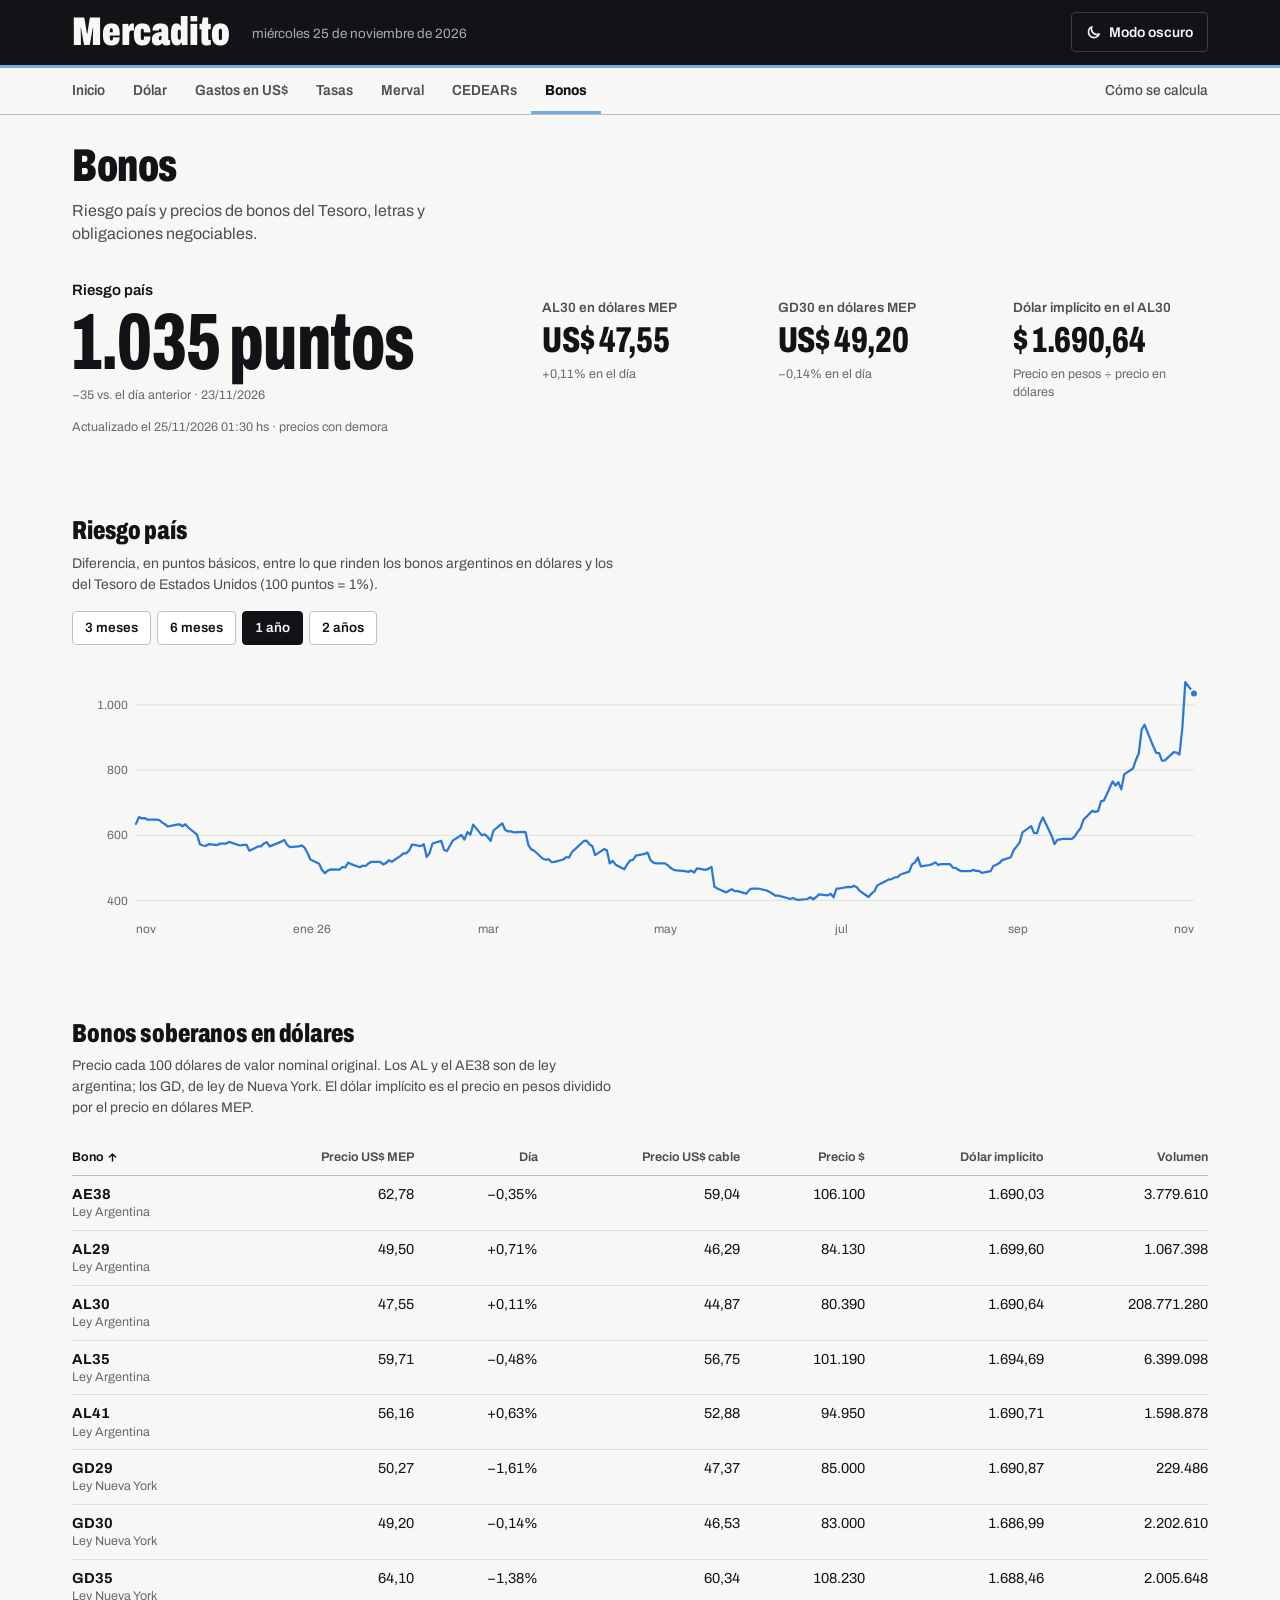
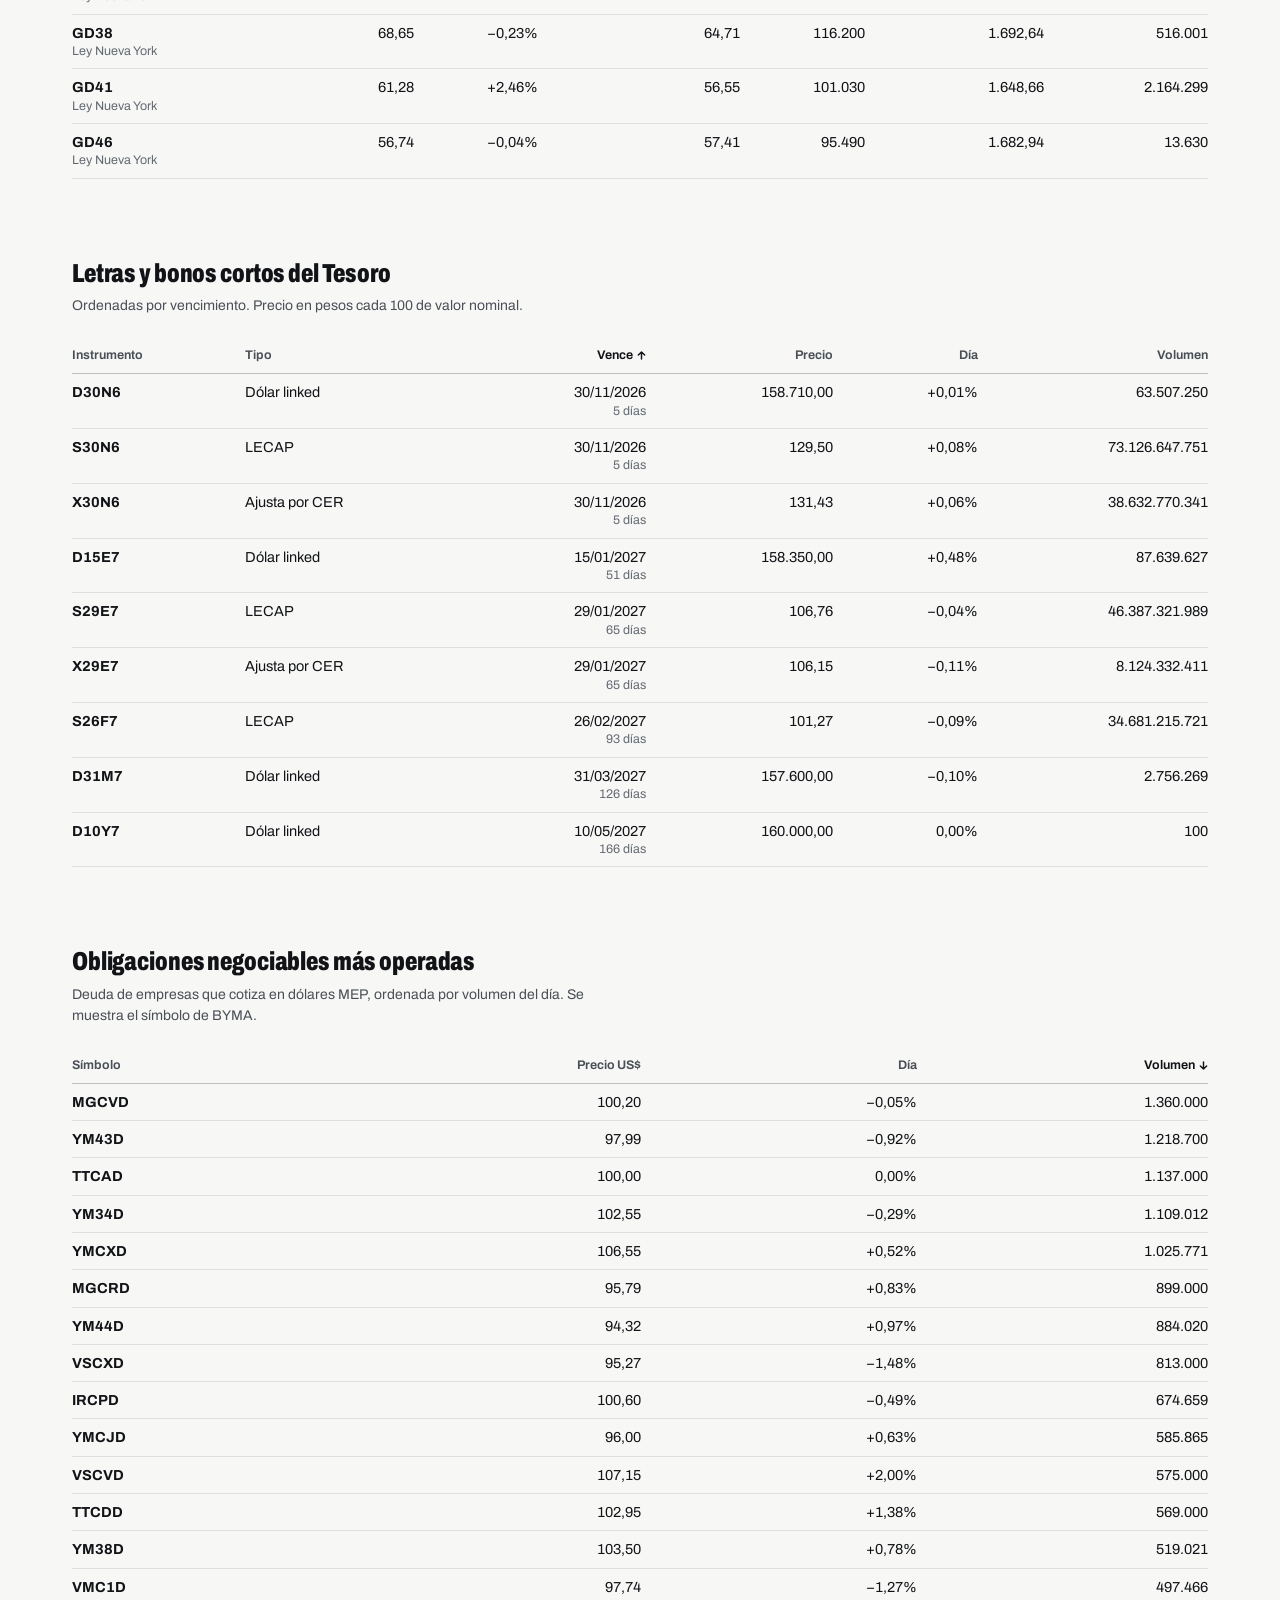
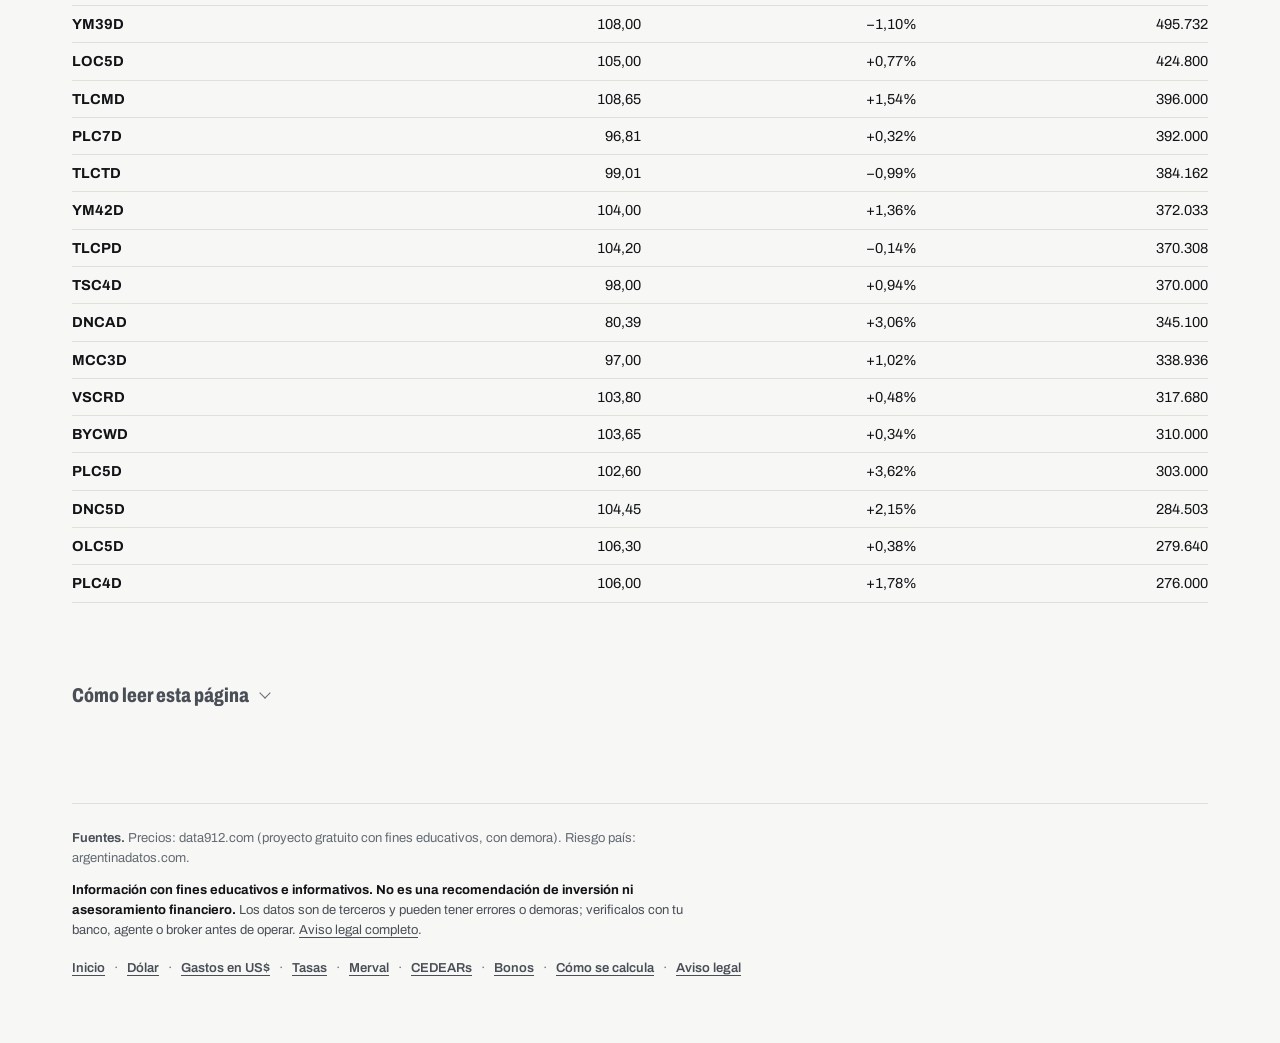
==== commit 0a9ff422: "actualizar datos" ====
--- a/bonos/index.html
+++ b/bonos/index.html
@@ -42,7 +42,7 @@
 <header class="sitio">
   <div class="cabezal"><div class="sitio-barra">
     <a class="marca" href="../">Mercadito</a>
-    <p class="cabezal-fecha">martes 24 de noviembre de 2026</p>
+    <p class="cabezal-fecha">miércoles 25 de noviembre de 2026</p>
     <button id="tema" class="boton boton-tema" type="button" aria-label="Cambiar a modo oscuro">
       <svg class="ico ico-luna" viewBox="0 0 16 16" aria-hidden="true"><path d="M13.2 10.1A5.6 5.6 0 0 1 5.9 2.8a5.6 5.6 0 1 0 7.3 7.3Z"/></svg>
       <svg class="ico ico-sol" viewBox="0 0 16 16" aria-hidden="true"><circle cx="8" cy="8" r="3"/><path d="M8 1.5v1.3M8 13.2v1.3M1.5 8h1.3M13.2 8h1.3M3.4 3.4l.9.9M11.7 11.7l.9.9M3.4 12.6l.9-.9M11.7 4.3l.9-.9"/></svg>
@@ -59,7 +59,7 @@
   <p class="bajada">Riesgo país y precios de bonos del Tesoro, letras y obligaciones negociables.</p>
 </div>
 <section aria-label="Datos principales"><div class="cifras" id="cifras"></div></section>
-<p class="fecha">Actualizado el 24/11/2026 19:58 hs · precios con demora</p>
+<p class="fecha">Actualizado el 25/11/2026 01:30 hs · precios con demora</p>
 
 <section class="bloque" aria-labelledby="t-riesgo" id="bloque-riesgo">
   <h2 id="t-riesgo">Riesgo país</h2>
@@ -137,7 +137,7 @@
 <script>
 
 const M = Mercadito;
-const D = {"sob": [{"t": "AL29", "ley": "Argentina", "d": 49.5, "var": 0.71, "vol": 1067398.0, "c": 46.294, "p": 84130.0, "mep": 1699.6}, {"t": "AL30", "ley": "Argentina", "d": 47.55, "var": 0.11, "vol": 208771280.0, "c": 44.87, "p": 80390.0, "mep": 1690.64}, {"t": "AL35", "ley": "Argentina", "d": 59.71, "var": -0.48, "vol": 6399098.0, "c": 56.75, "p": 101190.0, "mep": 1694.69}, {"t": "AE38", "ley": "Argentina", "d": 62.78, "var": -0.35, "vol": 3779610.0, "c": 59.04, "p": 106100.0, "mep": 1690.03}, {"t": "AL41", "ley": "Argentina", "d": 56.16, "var": 0.63, "vol": 1598878.0, "c": 52.88, "p": 94950.0, "mep": 1690.71}, {"t": "GD29", "ley": "Nueva York", "d": 50.27, "var": -1.61, "vol": 229486.0, "c": 47.369, "p": 85000.0, "mep": 1690.87}, {"t": "GD30", "ley": "Nueva York", "d": 49.2, "var": -0.14, "vol": 2202610.0, "c": 46.53, "p": 83000.0, "mep": 1686.99}, {"t": "GD35", "ley": "Nueva York", "d": 64.1, "var": -1.38, "vol": 2005648.0, "c": 60.34, "p": 108230.0, "mep": 1688.46}, {"t": "GD38", "ley": "Nueva York", "d": 68.65, "var": -0.23, "vol": 516001.0, "c": 64.71, "p": 116200.0, "mep": 1692.64}, {"t": "GD41", "ley": "Nueva York", "d": 61.28, "var": 2.46, "vol": 2164299.0, "c": 56.55, "p": 101030.0, "mep": 1648.66}, {"t": "GD46", "ley": "Nueva York", "d": 56.74, "var": -0.04, "vol": 13630.0, "c": 57.41, "p": 95490.0, "mep": 1682.94}], "letras": [{"t": "D30N6", "tipo": "Dólar linked", "vence": "2026-11-30", "dias": 6, "c": 158710.0, "var": 0.01, "vol": 63507250.0}, {"t": "S30N6", "tipo": "LECAP", "vence": "2026-11-30", "dias": 6, "c": 129.5, "var": 0.08, "vol": 73126647751.0}, {"t": "X30N6", "tipo": "Ajusta por CER", "vence": "2026-11-30", "dias": 6, "c": 131.43, "var": 0.06, "vol": 38632770341.0}, {"t": "D15E7", "tipo": "Dólar linked", "vence": "2027-01-15", "dias": 52, "c": 158350.0, "var": 0.48, "vol": 87639627.0}, {"t": "S29E7", "tipo": "LECAP", "vence": "2027-01-29", "dias": 66, "c": 106.76, "var": -0.04, "vol": 46387321989.0}, {"t": "X29E7", "tipo": "Ajusta por CER", "vence": "2027-01-29", "dias": 66, "c": 106.15, "var": -0.11, "vol": 8124332411.0}, {"t": "S26F7", "tipo": "LECAP", "vence": "2027-02-26", "dias": 94, "c": 101.27, "var": -0.09, "vol": 34681215721.0}, {"t": "D31M7", "tipo": "Dólar linked", "vence": "2027-03-31", "dias": 127, "c": 157600.0, "var": -0.1, "vol": 2756269.0}, {"t": "D10Y7", "tipo": "Dólar linked", "vence": "2027-05-10", "dias": 167, "c": 160000.0, "var": 0.0, "vol": 100.0}], "ons": [{"t": "MGCVD", "c": 100.2, "var": -0.05, "vol": 1360000.0}, {"t": "YM43D", "c": 97.99, "var": -0.92, "vol": 1218700.0}, {"t": "TTCAD", "c": 100.0, "var": 0.0, "vol": 1137000.0}, {"t": "YM34D", "c": 102.55, "var": -0.29, "vol": 1109012.0}, {"t": "YMCXD", "c": 106.55, "var": 0.52, "vol": 1025771.0}, {"t": "MGCRD", "c": 95.79, "var": 0.83, "vol": 899000.0}, {"t": "YM44D", "c": 94.32, "var": 0.97, "vol": 884020.0}, {"t": "VSCXD", "c": 95.27, "var": -1.48, "vol": 813000.0}, {"t": "IRCPD", "c": 100.6, "var": -0.49, "vol": 674659.0}, {"t": "YMCJD", "c": 96.0, "var": 0.63, "vol": 585865.0}, {"t": "VSCVD", "c": 107.15, "var": 2.0, "vol": 575000.0}, {"t": "TTCDD", "c": 102.95, "var": 1.38, "vol": 569000.0}, {"t": "YM38D", "c": 103.5, "var": 0.78, "vol": 519021.0}, {"t": "VMC1D", "c": 97.74, "var": -1.27, "vol": 497466.0}, {"t": "YM39D", "c": 108.0, "var": -1.1, "vol": 495732.0}, {"t": "LOC5D", "c": 105.0, "var": 0.77, "vol": 424800.0}, {"t": "TLCMD", "c": 108.65, "var": 1.54, "vol": 396000.0}, {"t": "PLC7D", "c": 96.81, "var": 0.32, "vol": 392000.0}, {"t": "TLCTD", "c": 99.01, "var": -0.99, "vol": 384162.0}, {"t": "YM42D", "c": 104.0, "var": 1.36, "vol": 372033.0}, {"t": "TLCPD", "c": 104.2, "var": -0.14, "vol": 370308.0}, {"t": "TSC4D", "c": 98.0, "var": 0.94, "vol": 370000.0}, {"t": "DNCAD", "c": 80.39, "var": 3.06, "vol": 345100.0}, {"t": "MCC3D", "c": 97.0, "var": 1.02, "vol": 338936.0}, {"t": "VSCRD", "c": 103.8, "var": 0.48, "vol": 317680.0}, {"t": "BYCWD", "c": 103.65, "var": 0.34, "vol": 310000.0}, {"t": "PLC5D", "c": 102.6, "var": 3.62, "vol": 303000.0}, {"t": "DNC5D", "c": 104.45, "var": 2.15, "vol": 284503.0}, {"t": "OLC5D", "c": 106.3, "var": 0.38, "vol": 279640.0}, {"t": "PLC4D", "c": 106.0, "var": 1.78, "vol": 276000.0}], "riesgo": [["2024-11-24", 745], ["2024-11-25", 748], ["2024-11-26", 751], ["2024-11-27", 755], ["2024-11-28", 752], ["2024-11-29", 752], ["2024-11-30", 752], ["2024-12-01", 752], ["2024-12-02", 749], ["2024-12-03", 754], ["2024-12-04", 751], ["2024-12-05", 760], ["2024-12-06", 769], ["2024-12-07", 769], ["2024-12-08", 769], ["2024-12-09", 737], ["2024-12-10", 735], ["2024-12-11", 719], ["2024-12-12", 715], ["2024-12-13", 708], ["2024-12-14", 708], ["2024-12-15", 708], ["2024-12-16", 677], ["2024-12-17", 673], ["2024-12-18", 658], ["2024-12-19", 663], ["2024-12-20", 671], ["2024-12-21", 671], ["2024-12-22", 671], ["2024-12-23", 649], ["2024-12-24", 649], ["2024-12-25", 650], ["2024-12-26", 631], ["2024-12-27", 627], ["2024-12-28", 627], ["2024-12-29", 627], ["2024-12-30", 635], ["2024-12-31", 635], ["2025-01-01", 635], ["2025-01-02", 610], ["2025-01-03", 610], ["2025-01-06", 569], ["2025-01-07", 561], ["2025-01-08", 572], ["2025-01-09", 560], ["2025-01-10", 580], ["2025-01-13", 589], ["2025-01-14", 579], ["2025-01-15", 597], ["2025-01-16", 626], ["2025-01-17", 644], ["2025-01-20", 641], ["2025-01-21", 638], ["2025-01-22", 640], ["2025-01-23", 646], ["2025-01-24", 631], ["2025-01-27", 642], ["2025-01-28", 634], ["2025-01-29", 611], ["2025-01-30", 614], ["2025-01-31", 618], ["2025-02-03", 632], ["2025-02-04", 640], ["2025-02-05", 660], ["2025-02-06", 659], ["2025-02-07", 660], ["2025-02-10", 677], ["2025-02-11", 710], ["2025-02-12", 673], ["2025-02-13", 675], ["2025-02-14", 675], ["2025-02-17", 675], ["2025-02-18", 696], ["2025-02-19", 719], ["2025-02-20", 719], ["2025-02-21", 720], ["2025-02-24", 730], ["2025-02-25", 748], ["2025-02-26", 749], ["2025-02-27", 769], ["2025-02-28", 780], ["2025-03-03", 780], ["2025-03-04", 780], ["2025-03-05", 717], ["2025-03-06", 714], ["2025-03-07", 692], ["2025-03-10", 723], ["2025-03-11", 723], ["2025-03-12", 718], ["2025-03-13", 748], ["2025-03-14", 737], ["2025-03-17", 750], ["2025-03-18", 787], ["2025-03-19", 777], ["2025-03-20", 762], ["2025-03-21", 769], ["2025-03-25", 761], ["2025-03-26", 769], ["2025-03-27", 759], ["2025-03-28", 797], ["2025-03-31", 816], ["2025-04-01", 823], ["2025-04-02", 823], ["2025-04-03", 872], ["2025-04-04", 925], ["2025-04-07", 960], ["2025-04-08", 978], ["2025-04-09", 889], ["2025-04-10", 899], ["2025-04-11", 874], ["2025-04-14", 896], ["2025-04-15", 725], ["2025-04-16", 745], ["2025-04-17", 745], ["2025-04-18", 726], ["2025-04-21", 720], ["2025-04-22", 720], ["2025-04-23", 720], ["2025-04-24", 713], ["2025-04-25", 692], ["2025-04-28", 710], ["2025-04-29", 701], ["2025-04-30", 726], ["2025-05-01", 735], ["2025-05-02", 741], ["2025-05-05", 741], ["2025-05-06", 741], ["2025-05-07", 766], ["2025-05-08", 678], ["2025-05-09", 678], ["2025-05-12", 650], ["2025-05-13", 651], ["2025-05-14", 648], ["2025-05-15", 676], ["2025-05-16", 676], ["2025-05-19", 675], ["2025-05-20", 663], ["2025-05-21", 661], ["2025-05-22", 665], ["2025-05-23", 665], ["2025-05-26", 666], ["2025-05-27", 666], ["2025-05-28", 655], ["2025-05-29", 663], ["2025-06-03", 668], ["2025-06-04", 688], ["2025-06-05", 688], ["2025-06-06", 691], ["2025-06-09", 686], ["2025-06-10", 655], ["2025-06-11", 668], ["2025-06-12", 678], ["2025-06-13", 688], ["2025-06-16", 687], ["2025-06-17", 714], ["2025-06-18", 726], ["2025-06-23", 719], ["2025-06-24", 681], ["2025-06-25", 687], ["2025-06-26", 685], ["2025-06-27", 677], ["2025-06-30", 701], ["2025-07-01", 699], ["2025-07-02", 700], ["2025-07-03", 679], ["2025-07-07", 698], ["2025-07-08", 704], ["2025-07-09", 692], ["2025-07-10", 700], ["2025-07-11", 717], ["2025-07-15", 736], ["2025-07-16", 748], ["2025-07-17", 770], ["2025-07-18", 759], ["2025-07-21", 763], ["2025-07-22", 775], ["2025-07-23", 773], ["2025-07-24", 753], ["2025-07-25", 734], ["2025-07-28", 719], ["2025-07-29", 727], ["2025-07-30", 716], ["2025-07-31", 730], ["2025-08-01", 771], ["2025-08-04", 761], ["2025-08-05", 743], ["2025-08-06", 735], ["2025-08-07", 728], ["2025-08-08", 733], ["2025-08-11", 724], ["2025-08-12", 722], ["2025-08-13", 711], ["2025-08-14", 712], ["2025-08-15", 709], ["2025-08-18", 706], ["2025-08-19", 700], ["2025-08-20", 747], ["2025-08-21", 753], ["2025-08-22", 767], ["2025-08-25", 829], ["2025-08-26", 850], ["2025-08-27", 853], ["2025-08-28", 837], ["2025-08-29", 829], ["2025-09-02", 898], ["2025-09-03", 893], ["2025-09-04", 901], ["2025-09-05", 906], ["2025-09-08", 1108], ["2025-09-09", 1070], ["2025-09-10", 1024], ["2025-09-11", 1047], ["2025-09-12", 1140], ["2025-09-15", 1231], ["2025-09-16", 1167], ["2025-09-17", 1246], ["2025-09-18", 1456], ["2025-09-19", 1456], ["2025-09-22", 1089], ["2025-09-23", 1018], ["2025-09-24", 898], ["2025-09-25", 973], ["2025-09-26", 1060], ["2025-09-27", 1060], ["2025-09-29", 1115], ["2025-09-30", 1222], ["2025-10-01", 1264], ["2025-10-02", 1264], ["2025-10-03", 1165], ["2025-10-06", 1080], ["2025-10-07", 1016], ["2025-10-08", 1074], ["2025-10-09", 1071], ["2025-10-10", 932], ["2025-10-13", 932], ["2025-10-14", 1026], ["2025-10-15", 1004], ["2025-10-16", 1029], ["2025-10-17", 1089], ["2025-10-20", 1048], ["2025-10-21", 1075], ["2025-10-22", 1123], ["2025-10-23", 1081], ["2025-10-24", 1081], ["2025-10-27", 708], ["2025-10-28", 685], ["2025-10-29", 666], ["2025-10-30", 676], ["2025-10-31", 657], ["2025-11-03", 665], ["2025-11-04", 660], ["2025-11-05", 621], ["2025-11-06", 638], ["2025-11-07", 647], ["2025-11-10", 599], ["2025-11-11", 598], ["2025-11-12", 605], ["2025-11-13", 616], ["2025-11-14", 612], ["2025-11-17", 616], ["2025-11-18", 614], ["2025-11-19", 601], ["2025-11-20", 620], ["2025-11-21", 651], ["2025-11-24", 635], ["2025-11-25", 656], ["2025-11-26", 652], ["2025-11-27", 653], ["2025-11-28", 648], ["2025-12-01", 648], ["2025-12-02", 647], ["2025-12-03", 639], ["2025-12-04", 634], ["2025-12-05", 627], ["2025-12-08", 633], ["2025-12-09", 634], ["2025-12-10", 628], ["2025-12-11", 634], ["2025-12-12", 624], ["2025-12-15", 602], ["2025-12-16", 573], ["2025-12-17", 569], ["2025-12-18", 568], ["2025-12-19", 573], ["2025-12-22", 570], ["2025-12-23", 575], ["2025-12-24", 575], ["2025-12-25", 575], ["2025-12-26", 580], ["2025-12-29", 571], ["2025-12-30", 569], ["2025-12-31", 571], ["2026-01-01", 571], ["2026-01-02", 553], ["2026-01-05", 566], ["2026-01-06", 566], ["2026-01-07", 575], ["2026-01-08", 579], ["2026-01-09", 566], ["2026-01-12", 577], ["2026-01-13", 581], ["2026-01-14", 586], ["2026-01-15", 571], ["2026-01-16", 564], ["2026-01-19", 566], ["2026-01-20", 569], ["2026-01-21", 562], ["2026-01-22", 546], ["2026-01-23", 526], ["2026-01-26", 513], ["2026-01-27", 494], ["2026-01-28", 484], ["2026-01-29", 492], ["2026-01-30", 496], ["2026-02-02", 495], ["2026-02-03", 503], ["2026-02-04", 502], ["2026-02-05", 516], ["2026-02-06", 512], ["2026-02-09", 502], ["2026-02-10", 507], ["2026-02-11", 506], ["2026-02-12", 514], ["2026-02-13", 519], ["2026-02-16", 519], ["2026-02-17", 511], ["2026-02-18", 515], ["2026-02-19", 524], ["2026-02-20", 519], ["2026-02-23", 537], ["2026-02-24", 545], ["2026-02-25", 545], ["2026-02-26", 554], ["2026-02-27", 572], ["2026-03-02", 567], ["2026-03-03", 573], ["2026-03-04", 534], ["2026-03-05", 546], ["2026-03-06", 575], ["2026-03-09", 583], ["2026-03-10", 555], ["2026-03-11", 552], ["2026-03-12", 568], ["2026-03-13", 584], ["2026-03-16", 601], ["2026-03-17", 587], ["2026-03-18", 610], ["2026-03-19", 602], ["2026-03-20", 633], ["2026-03-23", 600], ["2026-03-24", 603], ["2026-03-25", 595], ["2026-03-26", 583], ["2026-03-27", 615], ["2026-03-30", 637], ["2026-03-31", 617], ["2026-04-01", 612], ["2026-04-02", 612], ["2026-04-03", 609], ["2026-04-06", 611], ["2026-04-07", 610], ["2026-04-08", 570], ["2026-04-09", 557], ["2026-04-10", 553], ["2026-04-13", 528], ["2026-04-14", 525], ["2026-04-15", 527], ["2026-04-16", 518], ["2026-04-17", 519], ["2026-04-20", 526], ["2026-04-21", 533], ["2026-04-22", 532], ["2026-04-23", 549], ["2026-04-24", 557], ["2026-04-27", 582], ["2026-04-28", 584], ["2026-04-29", 573], ["2026-04-30", 567], ["2026-05-01", 539], ["2026-05-04", 558], ["2026-05-05", 554], ["2026-05-06", 514], ["2026-05-07", 522], ["2026-05-08", 510], ["2026-05-11", 496], ["2026-05-12", 511], ["2026-05-13", 523], ["2026-05-14", 525], ["2026-05-15", 538], ["2026-05-18", 543], ["2026-05-19", 547], ["2026-05-20", 524], ["2026-05-21", 516], ["2026-05-22", 514], ["2026-05-25", 514], ["2026-05-26", 508], ["2026-05-27", 500], ["2026-05-28", 494], ["2026-05-29", 493], ["2026-06-01", 490], ["2026-06-02", 488], ["2026-06-03", 492], ["2026-06-04", 486], ["2026-06-05", 499], ["2026-06-08", 494], ["2026-06-09", 498], ["2026-06-10", 503], ["2026-06-11", 443], ["2026-06-12", 437], ["2026-06-15", 425], ["2026-06-16", 430], ["2026-06-17", 435], ["2026-06-18", 429], ["2026-06-19", 429], ["2026-06-22", 421], ["2026-06-23", 433], ["2026-06-24", 437], ["2026-06-25", 437], ["2026-06-26", 437], ["2026-06-29", 431], ["2026-06-30", 426], ["2026-07-01", 421], ["2026-07-02", 415], ["2026-07-03", 415], ["2026-07-06", 408], ["2026-07-07", 405], ["2026-07-08", 408], ["2026-07-09", 404], ["2026-07-10", 402], ["2026-07-13", 405], ["2026-07-14", 410], ["2026-07-15", 404], ["2026-07-16", 410], ["2026-07-17", 419], ["2026-07-20", 416], ["2026-07-21", 421], ["2026-07-22", 410], ["2026-07-23", 437], ["2026-07-24", 437], ["2026-07-27", 442], ["2026-07-28", 441], ["2026-07-29", 445], ["2026-07-30", 441], ["2026-07-31", 430], ["2026-08-03", 411], ["2026-08-04", 421], ["2026-08-05", 428], ["2026-08-06", 446], ["2026-08-07", 451], ["2026-08-10", 465], ["2026-08-11", 466], ["2026-08-12", 471], ["2026-08-13", 472], ["2026-08-14", 480], ["2026-08-17", 489], ["2026-08-18", 511], ["2026-08-19", 517], ["2026-08-20", 532], ["2026-08-21", 505], ["2026-08-24", 509], ["2026-08-25", 512], ["2026-08-26", 517], ["2026-08-27", 509], ["2026-08-28", 512], ["2026-08-31", 512], ["2026-09-01", 501], ["2026-09-02", 500], ["2026-09-03", 494], ["2026-09-04", 490], ["2026-09-07", 490], ["2026-09-08", 494], ["2026-09-09", 491], ["2026-09-10", 491], ["2026-09-11", 485], ["2026-09-14", 490], ["2026-09-15", 506], ["2026-09-16", 510], ["2026-09-17", 515], ["2026-09-18", 524], ["2026-09-21", 533], ["2026-09-22", 555], ["2026-09-23", 566], ["2026-09-24", 578], ["2026-09-25", 609], ["2026-09-28", 628], ["2026-09-29", 607], ["2026-09-30", 607], ["2026-10-01", 636], ["2026-10-02", 655], ["2026-10-05", 599], ["2026-10-06", 573], ["2026-10-07", 586], ["2026-10-08", 588], ["2026-10-09", 589], ["2026-10-12", 589], ["2026-10-13", 597], ["2026-10-14", 611], ["2026-10-15", 622], ["2026-10-16", 648], ["2026-10-19", 675], ["2026-10-20", 672], ["2026-10-21", 674], ["2026-10-22", 704], ["2026-10-23", 707], ["2026-10-26", 765], ["2026-10-27", 753], ["2026-10-28", 763], ["2026-10-29", 741], ["2026-10-30", 787], ["2026-11-02", 805], ["2026-11-03", 831], ["2026-11-04", 852], ["2026-11-05", 925], ["2026-11-06", 939], ["2026-11-09", 873], ["2026-11-10", 853], ["2026-11-11", 852], ["2026-11-12", 829], ["2026-11-13", 830], ["2026-11-16", 855], ["2026-11-17", 854], ["2026-11-18", 848], ["2026-11-19", 931], ["2026-11-20", 1070], ["2026-11-23", 1035]]};
+const D = {"sob": [{"t": "AL29", "ley": "Argentina", "d": 49.5, "var": 0.71, "vol": 1067398.0, "c": 46.294, "p": 84130.0, "mep": 1699.6}, {"t": "AL30", "ley": "Argentina", "d": 47.55, "var": 0.11, "vol": 208771280.0, "c": 44.87, "p": 80390.0, "mep": 1690.64}, {"t": "AL35", "ley": "Argentina", "d": 59.71, "var": -0.48, "vol": 6399098.0, "c": 56.75, "p": 101190.0, "mep": 1694.69}, {"t": "AE38", "ley": "Argentina", "d": 62.78, "var": -0.35, "vol": 3779610.0, "c": 59.04, "p": 106100.0, "mep": 1690.03}, {"t": "AL41", "ley": "Argentina", "d": 56.16, "var": 0.63, "vol": 1598878.0, "c": 52.88, "p": 94950.0, "mep": 1690.71}, {"t": "GD29", "ley": "Nueva York", "d": 50.27, "var": -1.61, "vol": 229486.0, "c": 47.369, "p": 85000.0, "mep": 1690.87}, {"t": "GD30", "ley": "Nueva York", "d": 49.2, "var": -0.14, "vol": 2202610.0, "c": 46.53, "p": 83000.0, "mep": 1686.99}, {"t": "GD35", "ley": "Nueva York", "d": 64.1, "var": -1.38, "vol": 2005648.0, "c": 60.34, "p": 108230.0, "mep": 1688.46}, {"t": "GD38", "ley": "Nueva York", "d": 68.65, "var": -0.23, "vol": 516001.0, "c": 64.71, "p": 116200.0, "mep": 1692.64}, {"t": "GD41", "ley": "Nueva York", "d": 61.28, "var": 2.46, "vol": 2164299.0, "c": 56.55, "p": 101030.0, "mep": 1648.66}, {"t": "GD46", "ley": "Nueva York", "d": 56.74, "var": -0.04, "vol": 13630.0, "c": 57.41, "p": 95490.0, "mep": 1682.94}], "letras": [{"t": "D30N6", "tipo": "Dólar linked", "vence": "2026-11-30", "dias": 5, "c": 158710.0, "var": 0.01, "vol": 63507250.0}, {"t": "S30N6", "tipo": "LECAP", "vence": "2026-11-30", "dias": 5, "c": 129.5, "var": 0.08, "vol": 73126647751.0}, {"t": "X30N6", "tipo": "Ajusta por CER", "vence": "2026-11-30", "dias": 5, "c": 131.43, "var": 0.06, "vol": 38632770341.0}, {"t": "D15E7", "tipo": "Dólar linked", "vence": "2027-01-15", "dias": 51, "c": 158350.0, "var": 0.48, "vol": 87639627.0}, {"t": "S29E7", "tipo": "LECAP", "vence": "2027-01-29", "dias": 65, "c": 106.76, "var": -0.04, "vol": 46387321989.0}, {"t": "X29E7", "tipo": "Ajusta por CER", "vence": "2027-01-29", "dias": 65, "c": 106.15, "var": -0.11, "vol": 8124332411.0}, {"t": "S26F7", "tipo": "LECAP", "vence": "2027-02-26", "dias": 93, "c": 101.27, "var": -0.09, "vol": 34681215721.0}, {"t": "D31M7", "tipo": "Dólar linked", "vence": "2027-03-31", "dias": 126, "c": 157600.0, "var": -0.1, "vol": 2756269.0}, {"t": "D10Y7", "tipo": "Dólar linked", "vence": "2027-05-10", "dias": 166, "c": 160000.0, "var": 0.0, "vol": 100.0}], "ons": [{"t": "MGCVD", "c": 100.2, "var": -0.05, "vol": 1360000.0}, {"t": "YM43D", "c": 97.99, "var": -0.92, "vol": 1218700.0}, {"t": "TTCAD", "c": 100.0, "var": 0.0, "vol": 1137000.0}, {"t": "YM34D", "c": 102.55, "var": -0.29, "vol": 1109012.0}, {"t": "YMCXD", "c": 106.55, "var": 0.52, "vol": 1025771.0}, {"t": "MGCRD", "c": 95.79, "var": 0.83, "vol": 899000.0}, {"t": "YM44D", "c": 94.32, "var": 0.97, "vol": 884020.0}, {"t": "VSCXD", "c": 95.27, "var": -1.48, "vol": 813000.0}, {"t": "IRCPD", "c": 100.6, "var": -0.49, "vol": 674659.0}, {"t": "YMCJD", "c": 96.0, "var": 0.63, "vol": 585865.0}, {"t": "VSCVD", "c": 107.15, "var": 2.0, "vol": 575000.0}, {"t": "TTCDD", "c": 102.95, "var": 1.38, "vol": 569000.0}, {"t": "YM38D", "c": 103.5, "var": 0.78, "vol": 519021.0}, {"t": "VMC1D", "c": 97.74, "var": -1.27, "vol": 497466.0}, {"t": "YM39D", "c": 108.0, "var": -1.1, "vol": 495732.0}, {"t": "LOC5D", "c": 105.0, "var": 0.77, "vol": 424800.0}, {"t": "TLCMD", "c": 108.65, "var": 1.54, "vol": 396000.0}, {"t": "PLC7D", "c": 96.81, "var": 0.32, "vol": 392000.0}, {"t": "TLCTD", "c": 99.01, "var": -0.99, "vol": 384162.0}, {"t": "YM42D", "c": 104.0, "var": 1.36, "vol": 372033.0}, {"t": "TLCPD", "c": 104.2, "var": -0.14, "vol": 370308.0}, {"t": "TSC4D", "c": 98.0, "var": 0.94, "vol": 370000.0}, {"t": "DNCAD", "c": 80.39, "var": 3.06, "vol": 345100.0}, {"t": "MCC3D", "c": 97.0, "var": 1.02, "vol": 338936.0}, {"t": "VSCRD", "c": 103.8, "var": 0.48, "vol": 317680.0}, {"t": "BYCWD", "c": 103.65, "var": 0.34, "vol": 310000.0}, {"t": "PLC5D", "c": 102.6, "var": 3.62, "vol": 303000.0}, {"t": "DNC5D", "c": 104.45, "var": 2.15, "vol": 284503.0}, {"t": "OLC5D", "c": 106.3, "var": 0.38, "vol": 279640.0}, {"t": "PLC4D", "c": 106.0, "var": 1.78, "vol": 276000.0}], "riesgo": [["2024-11-25", 748], ["2024-11-26", 751], ["2024-11-27", 755], ["2024-11-28", 752], ["2024-11-29", 752], ["2024-11-30", 752], ["2024-12-01", 752], ["2024-12-02", 749], ["2024-12-03", 754], ["2024-12-04", 751], ["2024-12-05", 760], ["2024-12-06", 769], ["2024-12-07", 769], ["2024-12-08", 769], ["2024-12-09", 737], ["2024-12-10", 735], ["2024-12-11", 719], ["2024-12-12", 715], ["2024-12-13", 708], ["2024-12-14", 708], ["2024-12-15", 708], ["2024-12-16", 677], ["2024-12-17", 673], ["2024-12-18", 658], ["2024-12-19", 663], ["2024-12-20", 671], ["2024-12-21", 671], ["2024-12-22", 671], ["2024-12-23", 649], ["2024-12-24", 649], ["2024-12-25", 650], ["2024-12-26", 631], ["2024-12-27", 627], ["2024-12-28", 627], ["2024-12-29", 627], ["2024-12-30", 635], ["2024-12-31", 635], ["2025-01-01", 635], ["2025-01-02", 610], ["2025-01-03", 610], ["2025-01-06", 569], ["2025-01-07", 561], ["2025-01-08", 572], ["2025-01-09", 560], ["2025-01-10", 580], ["2025-01-13", 589], ["2025-01-14", 579], ["2025-01-15", 597], ["2025-01-16", 626], ["2025-01-17", 644], ["2025-01-20", 641], ["2025-01-21", 638], ["2025-01-22", 640], ["2025-01-23", 646], ["2025-01-24", 631], ["2025-01-27", 642], ["2025-01-28", 634], ["2025-01-29", 611], ["2025-01-30", 614], ["2025-01-31", 618], ["2025-02-03", 632], ["2025-02-04", 640], ["2025-02-05", 660], ["2025-02-06", 659], ["2025-02-07", 660], ["2025-02-10", 677], ["2025-02-11", 710], ["2025-02-12", 673], ["2025-02-13", 675], ["2025-02-14", 675], ["2025-02-17", 675], ["2025-02-18", 696], ["2025-02-19", 719], ["2025-02-20", 719], ["2025-02-21", 720], ["2025-02-24", 730], ["2025-02-25", 748], ["2025-02-26", 749], ["2025-02-27", 769], ["2025-02-28", 780], ["2025-03-03", 780], ["2025-03-04", 780], ["2025-03-05", 717], ["2025-03-06", 714], ["2025-03-07", 692], ["2025-03-10", 723], ["2025-03-11", 723], ["2025-03-12", 718], ["2025-03-13", 748], ["2025-03-14", 737], ["2025-03-17", 750], ["2025-03-18", 787], ["2025-03-19", 777], ["2025-03-20", 762], ["2025-03-21", 769], ["2025-03-25", 761], ["2025-03-26", 769], ["2025-03-27", 759], ["2025-03-28", 797], ["2025-03-31", 816], ["2025-04-01", 823], ["2025-04-02", 823], ["2025-04-03", 872], ["2025-04-04", 925], ["2025-04-07", 960], ["2025-04-08", 978], ["2025-04-09", 889], ["2025-04-10", 899], ["2025-04-11", 874], ["2025-04-14", 896], ["2025-04-15", 725], ["2025-04-16", 745], ["2025-04-17", 745], ["2025-04-18", 726], ["2025-04-21", 720], ["2025-04-22", 720], ["2025-04-23", 720], ["2025-04-24", 713], ["2025-04-25", 692], ["2025-04-28", 710], ["2025-04-29", 701], ["2025-04-30", 726], ["2025-05-01", 735], ["2025-05-02", 741], ["2025-05-05", 741], ["2025-05-06", 741], ["2025-05-07", 766], ["2025-05-08", 678], ["2025-05-09", 678], ["2025-05-12", 650], ["2025-05-13", 651], ["2025-05-14", 648], ["2025-05-15", 676], ["2025-05-16", 676], ["2025-05-19", 675], ["2025-05-20", 663], ["2025-05-21", 661], ["2025-05-22", 665], ["2025-05-23", 665], ["2025-05-26", 666], ["2025-05-27", 666], ["2025-05-28", 655], ["2025-05-29", 663], ["2025-06-03", 668], ["2025-06-04", 688], ["2025-06-05", 688], ["2025-06-06", 691], ["2025-06-09", 686], ["2025-06-10", 655], ["2025-06-11", 668], ["2025-06-12", 678], ["2025-06-13", 688], ["2025-06-16", 687], ["2025-06-17", 714], ["2025-06-18", 726], ["2025-06-23", 719], ["2025-06-24", 681], ["2025-06-25", 687], ["2025-06-26", 685], ["2025-06-27", 677], ["2025-06-30", 701], ["2025-07-01", 699], ["2025-07-02", 700], ["2025-07-03", 679], ["2025-07-07", 698], ["2025-07-08", 704], ["2025-07-09", 692], ["2025-07-10", 700], ["2025-07-11", 717], ["2025-07-15", 736], ["2025-07-16", 748], ["2025-07-17", 770], ["2025-07-18", 759], ["2025-07-21", 763], ["2025-07-22", 775], ["2025-07-23", 773], ["2025-07-24", 753], ["2025-07-25", 734], ["2025-07-28", 719], ["2025-07-29", 727], ["2025-07-30", 716], ["2025-07-31", 730], ["2025-08-01", 771], ["2025-08-04", 761], ["2025-08-05", 743], ["2025-08-06", 735], ["2025-08-07", 728], ["2025-08-08", 733], ["2025-08-11", 724], ["2025-08-12", 722], ["2025-08-13", 711], ["2025-08-14", 712], ["2025-08-15", 709], ["2025-08-18", 706], ["2025-08-19", 700], ["2025-08-20", 747], ["2025-08-21", 753], ["2025-08-22", 767], ["2025-08-25", 829], ["2025-08-26", 850], ["2025-08-27", 853], ["2025-08-28", 837], ["2025-08-29", 829], ["2025-09-02", 898], ["2025-09-03", 893], ["2025-09-04", 901], ["2025-09-05", 906], ["2025-09-08", 1108], ["2025-09-09", 1070], ["2025-09-10", 1024], ["2025-09-11", 1047], ["2025-09-12", 1140], ["2025-09-15", 1231], ["2025-09-16", 1167], ["2025-09-17", 1246], ["2025-09-18", 1456], ["2025-09-19", 1456], ["2025-09-22", 1089], ["2025-09-23", 1018], ["2025-09-24", 898], ["2025-09-25", 973], ["2025-09-26", 1060], ["2025-09-27", 1060], ["2025-09-29", 1115], ["2025-09-30", 1222], ["2025-10-01", 1264], ["2025-10-02", 1264], ["2025-10-03", 1165], ["2025-10-06", 1080], ["2025-10-07", 1016], ["2025-10-08", 1074], ["2025-10-09", 1071], ["2025-10-10", 932], ["2025-10-13", 932], ["2025-10-14", 1026], ["2025-10-15", 1004], ["2025-10-16", 1029], ["2025-10-17", 1089], ["2025-10-20", 1048], ["2025-10-21", 1075], ["2025-10-22", 1123], ["2025-10-23", 1081], ["2025-10-24", 1081], ["2025-10-27", 708], ["2025-10-28", 685], ["2025-10-29", 666], ["2025-10-30", 676], ["2025-10-31", 657], ["2025-11-03", 665], ["2025-11-04", 660], ["2025-11-05", 621], ["2025-11-06", 638], ["2025-11-07", 647], ["2025-11-10", 599], ["2025-11-11", 598], ["2025-11-12", 605], ["2025-11-13", 616], ["2025-11-14", 612], ["2025-11-17", 616], ["2025-11-18", 614], ["2025-11-19", 601], ["2025-11-20", 620], ["2025-11-21", 651], ["2025-11-24", 635], ["2025-11-25", 656], ["2025-11-26", 652], ["2025-11-27", 653], ["2025-11-28", 648], ["2025-12-01", 648], ["2025-12-02", 647], ["2025-12-03", 639], ["2025-12-04", 634], ["2025-12-05", 627], ["2025-12-08", 633], ["2025-12-09", 634], ["2025-12-10", 628], ["2025-12-11", 634], ["2025-12-12", 624], ["2025-12-15", 602], ["2025-12-16", 573], ["2025-12-17", 569], ["2025-12-18", 568], ["2025-12-19", 573], ["2025-12-22", 570], ["2025-12-23", 575], ["2025-12-24", 575], ["2025-12-25", 575], ["2025-12-26", 580], ["2025-12-29", 571], ["2025-12-30", 569], ["2025-12-31", 571], ["2026-01-01", 571], ["2026-01-02", 553], ["2026-01-05", 566], ["2026-01-06", 566], ["2026-01-07", 575], ["2026-01-08", 579], ["2026-01-09", 566], ["2026-01-12", 577], ["2026-01-13", 581], ["2026-01-14", 586], ["2026-01-15", 571], ["2026-01-16", 564], ["2026-01-19", 566], ["2026-01-20", 569], ["2026-01-21", 562], ["2026-01-22", 546], ["2026-01-23", 526], ["2026-01-26", 513], ["2026-01-27", 494], ["2026-01-28", 484], ["2026-01-29", 492], ["2026-01-30", 496], ["2026-02-02", 495], ["2026-02-03", 503], ["2026-02-04", 502], ["2026-02-05", 516], ["2026-02-06", 512], ["2026-02-09", 502], ["2026-02-10", 507], ["2026-02-11", 506], ["2026-02-12", 514], ["2026-02-13", 519], ["2026-02-16", 519], ["2026-02-17", 511], ["2026-02-18", 515], ["2026-02-19", 524], ["2026-02-20", 519], ["2026-02-23", 537], ["2026-02-24", 545], ["2026-02-25", 545], ["2026-02-26", 554], ["2026-02-27", 572], ["2026-03-02", 567], ["2026-03-03", 573], ["2026-03-04", 534], ["2026-03-05", 546], ["2026-03-06", 575], ["2026-03-09", 583], ["2026-03-10", 555], ["2026-03-11", 552], ["2026-03-12", 568], ["2026-03-13", 584], ["2026-03-16", 601], ["2026-03-17", 587], ["2026-03-18", 610], ["2026-03-19", 602], ["2026-03-20", 633], ["2026-03-23", 600], ["2026-03-24", 603], ["2026-03-25", 595], ["2026-03-26", 583], ["2026-03-27", 615], ["2026-03-30", 637], ["2026-03-31", 617], ["2026-04-01", 612], ["2026-04-02", 612], ["2026-04-03", 609], ["2026-04-06", 611], ["2026-04-07", 610], ["2026-04-08", 570], ["2026-04-09", 557], ["2026-04-10", 553], ["2026-04-13", 528], ["2026-04-14", 525], ["2026-04-15", 527], ["2026-04-16", 518], ["2026-04-17", 519], ["2026-04-20", 526], ["2026-04-21", 533], ["2026-04-22", 532], ["2026-04-23", 549], ["2026-04-24", 557], ["2026-04-27", 582], ["2026-04-28", 584], ["2026-04-29", 573], ["2026-04-30", 567], ["2026-05-01", 539], ["2026-05-04", 558], ["2026-05-05", 554], ["2026-05-06", 514], ["2026-05-07", 522], ["2026-05-08", 510], ["2026-05-11", 496], ["2026-05-12", 511], ["2026-05-13", 523], ["2026-05-14", 525], ["2026-05-15", 538], ["2026-05-18", 543], ["2026-05-19", 547], ["2026-05-20", 524], ["2026-05-21", 516], ["2026-05-22", 514], ["2026-05-25", 514], ["2026-05-26", 508], ["2026-05-27", 500], ["2026-05-28", 494], ["2026-05-29", 493], ["2026-06-01", 490], ["2026-06-02", 488], ["2026-06-03", 492], ["2026-06-04", 486], ["2026-06-05", 499], ["2026-06-08", 494], ["2026-06-09", 498], ["2026-06-10", 503], ["2026-06-11", 443], ["2026-06-12", 437], ["2026-06-15", 425], ["2026-06-16", 430], ["2026-06-17", 435], ["2026-06-18", 429], ["2026-06-19", 429], ["2026-06-22", 421], ["2026-06-23", 433], ["2026-06-24", 437], ["2026-06-25", 437], ["2026-06-26", 437], ["2026-06-29", 431], ["2026-06-30", 426], ["2026-07-01", 421], ["2026-07-02", 415], ["2026-07-03", 415], ["2026-07-06", 408], ["2026-07-07", 405], ["2026-07-08", 408], ["2026-07-09", 404], ["2026-07-10", 402], ["2026-07-13", 405], ["2026-07-14", 410], ["2026-07-15", 404], ["2026-07-16", 410], ["2026-07-17", 419], ["2026-07-20", 416], ["2026-07-21", 421], ["2026-07-22", 410], ["2026-07-23", 437], ["2026-07-24", 437], ["2026-07-27", 442], ["2026-07-28", 441], ["2026-07-29", 445], ["2026-07-30", 441], ["2026-07-31", 430], ["2026-08-03", 411], ["2026-08-04", 421], ["2026-08-05", 428], ["2026-08-06", 446], ["2026-08-07", 451], ["2026-08-10", 465], ["2026-08-11", 466], ["2026-08-12", 471], ["2026-08-13", 472], ["2026-08-14", 480], ["2026-08-17", 489], ["2026-08-18", 511], ["2026-08-19", 517], ["2026-08-20", 532], ["2026-08-21", 505], ["2026-08-24", 509], ["2026-08-25", 512], ["2026-08-26", 517], ["2026-08-27", 509], ["2026-08-28", 512], ["2026-08-31", 512], ["2026-09-01", 501], ["2026-09-02", 500], ["2026-09-03", 494], ["2026-09-04", 490], ["2026-09-07", 490], ["2026-09-08", 494], ["2026-09-09", 491], ["2026-09-10", 491], ["2026-09-11", 485], ["2026-09-14", 490], ["2026-09-15", 506], ["2026-09-16", 510], ["2026-09-17", 515], ["2026-09-18", 524], ["2026-09-21", 533], ["2026-09-22", 555], ["2026-09-23", 566], ["2026-09-24", 578], ["2026-09-25", 609], ["2026-09-28", 628], ["2026-09-29", 607], ["2026-09-30", 607], ["2026-10-01", 636], ["2026-10-02", 655], ["2026-10-05", 599], ["2026-10-06", 573], ["2026-10-07", 586], ["2026-10-08", 588], ["2026-10-09", 589], ["2026-10-12", 589], ["2026-10-13", 597], ["2026-10-14", 611], ["2026-10-15", 622], ["2026-10-16", 648], ["2026-10-19", 675], ["2026-10-20", 672], ["2026-10-21", 674], ["2026-10-22", 704], ["2026-10-23", 707], ["2026-10-26", 765], ["2026-10-27", 753], ["2026-10-28", 763], ["2026-10-29", 741], ["2026-10-30", 787], ["2026-11-02", 805], ["2026-11-03", 831], ["2026-11-04", 852], ["2026-11-05", 925], ["2026-11-06", 939], ["2026-11-09", 873], ["2026-11-10", 853], ["2026-11-11", 852], ["2026-11-12", 829], ["2026-11-13", 830], ["2026-11-16", 855], ["2026-11-17", 854], ["2026-11-18", 848], ["2026-11-19", 931], ["2026-11-20", 1070], ["2026-11-23", 1035]]};
 const $ = id => document.getElementById(id);
 const celda = (v, dec, signo) => "<td class='der num'>" + (v === null || v === undefined ? "—" : signo ? M.pct(v, dec) : M.num(v, dec)) + "</td>";
 const por = Object.fromEntries(D.sob.map(s => [s.t, s]));
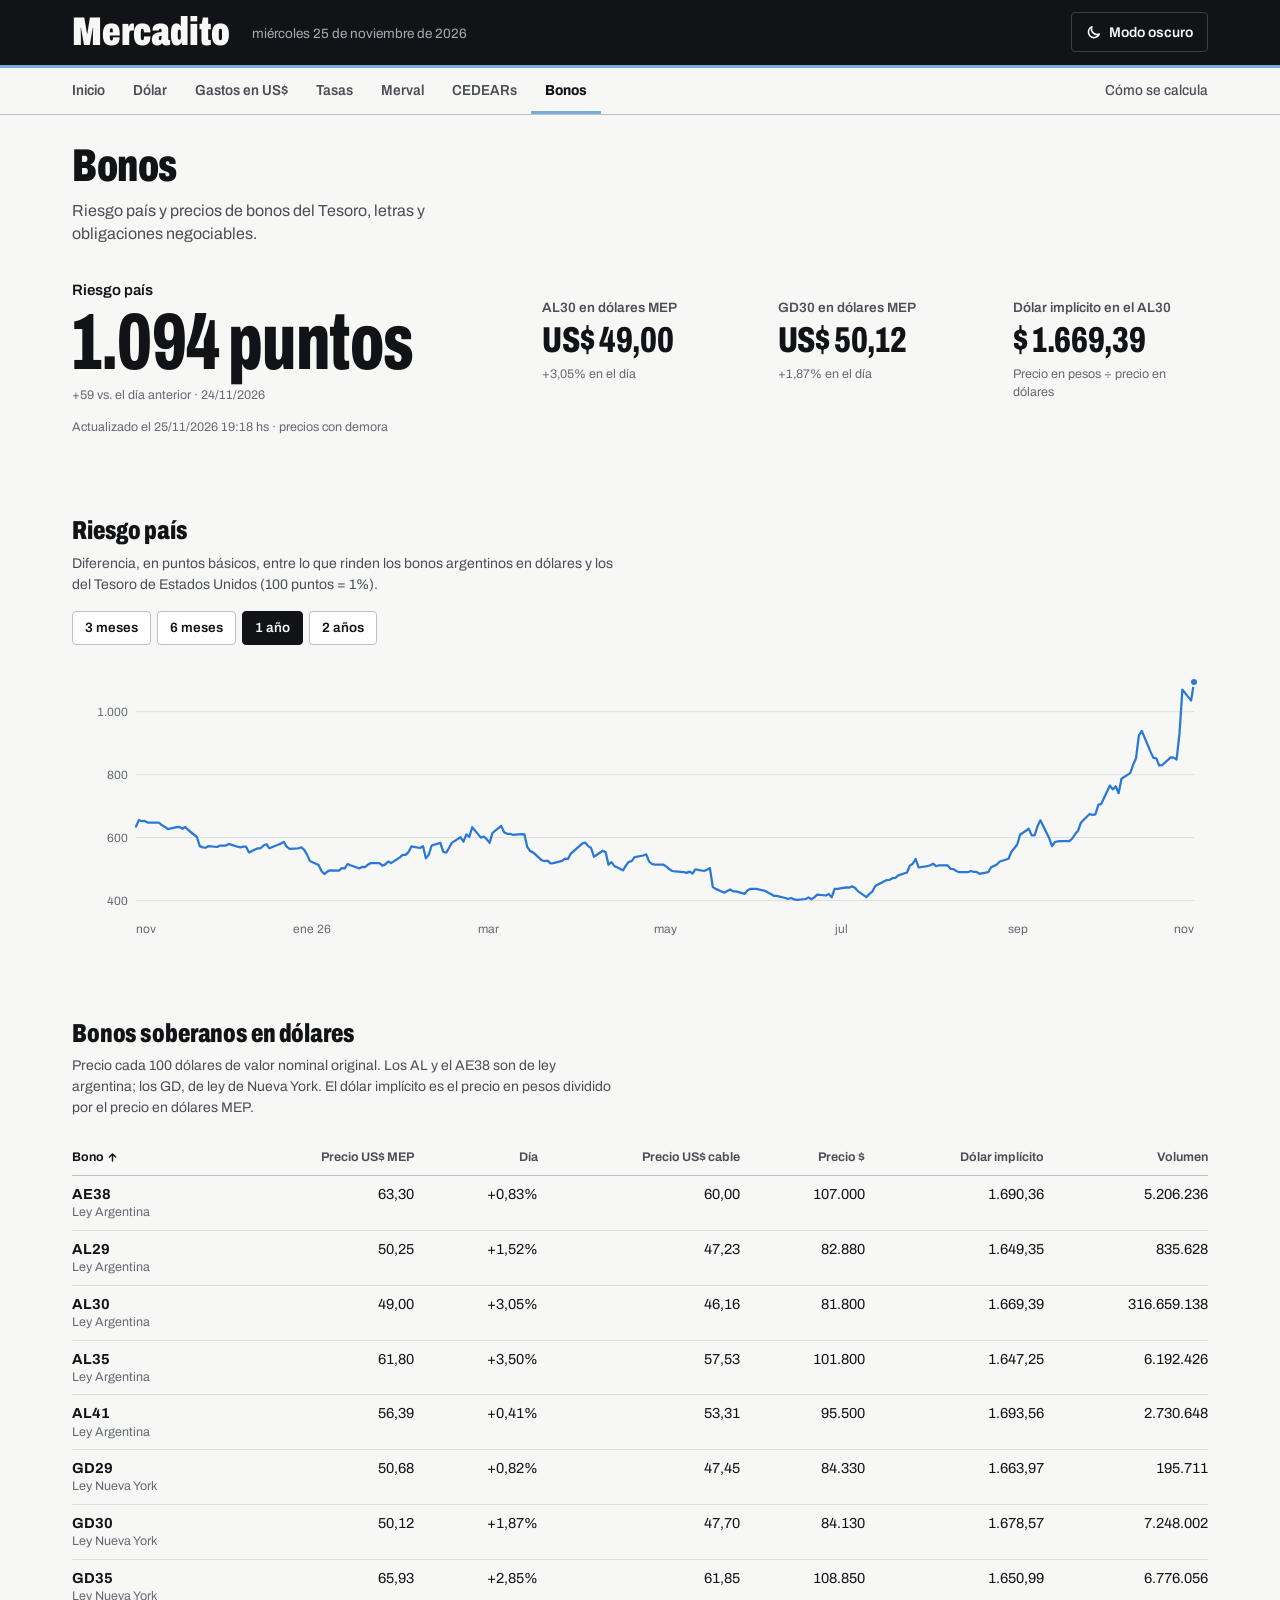
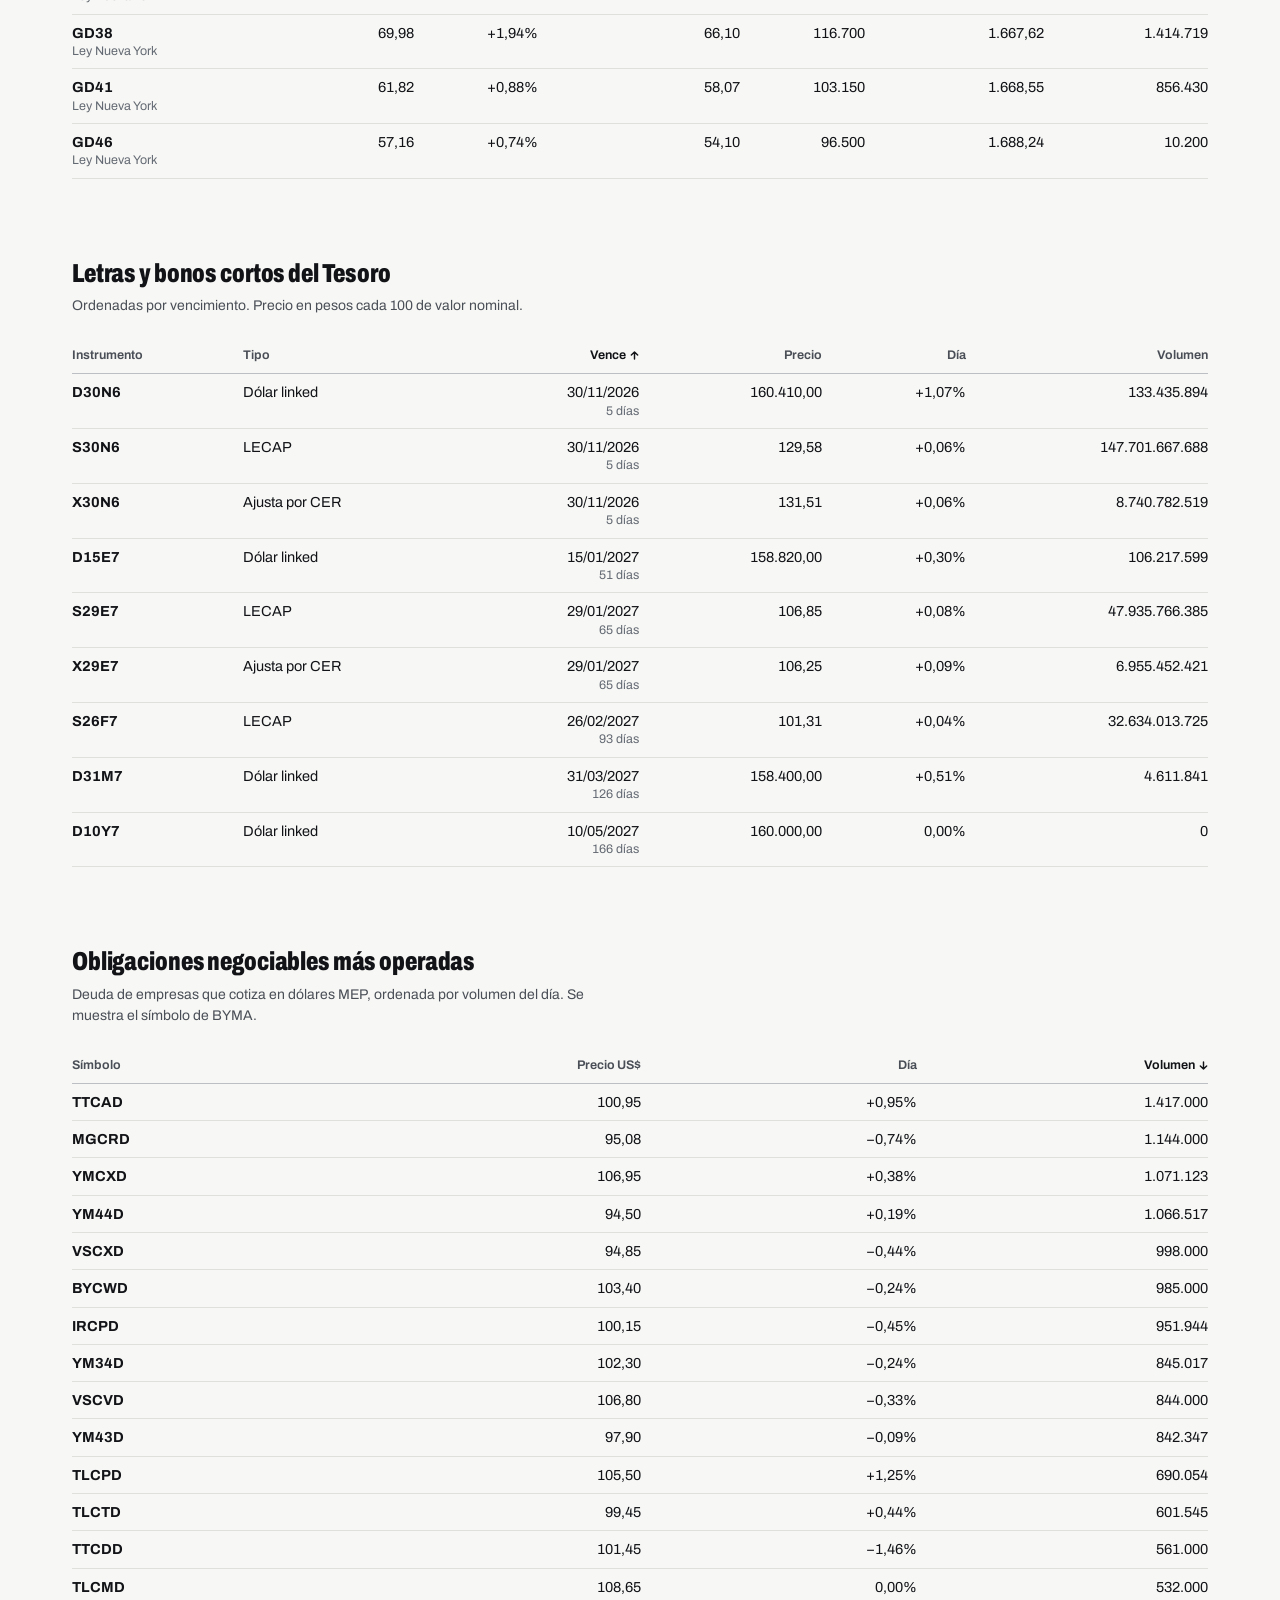
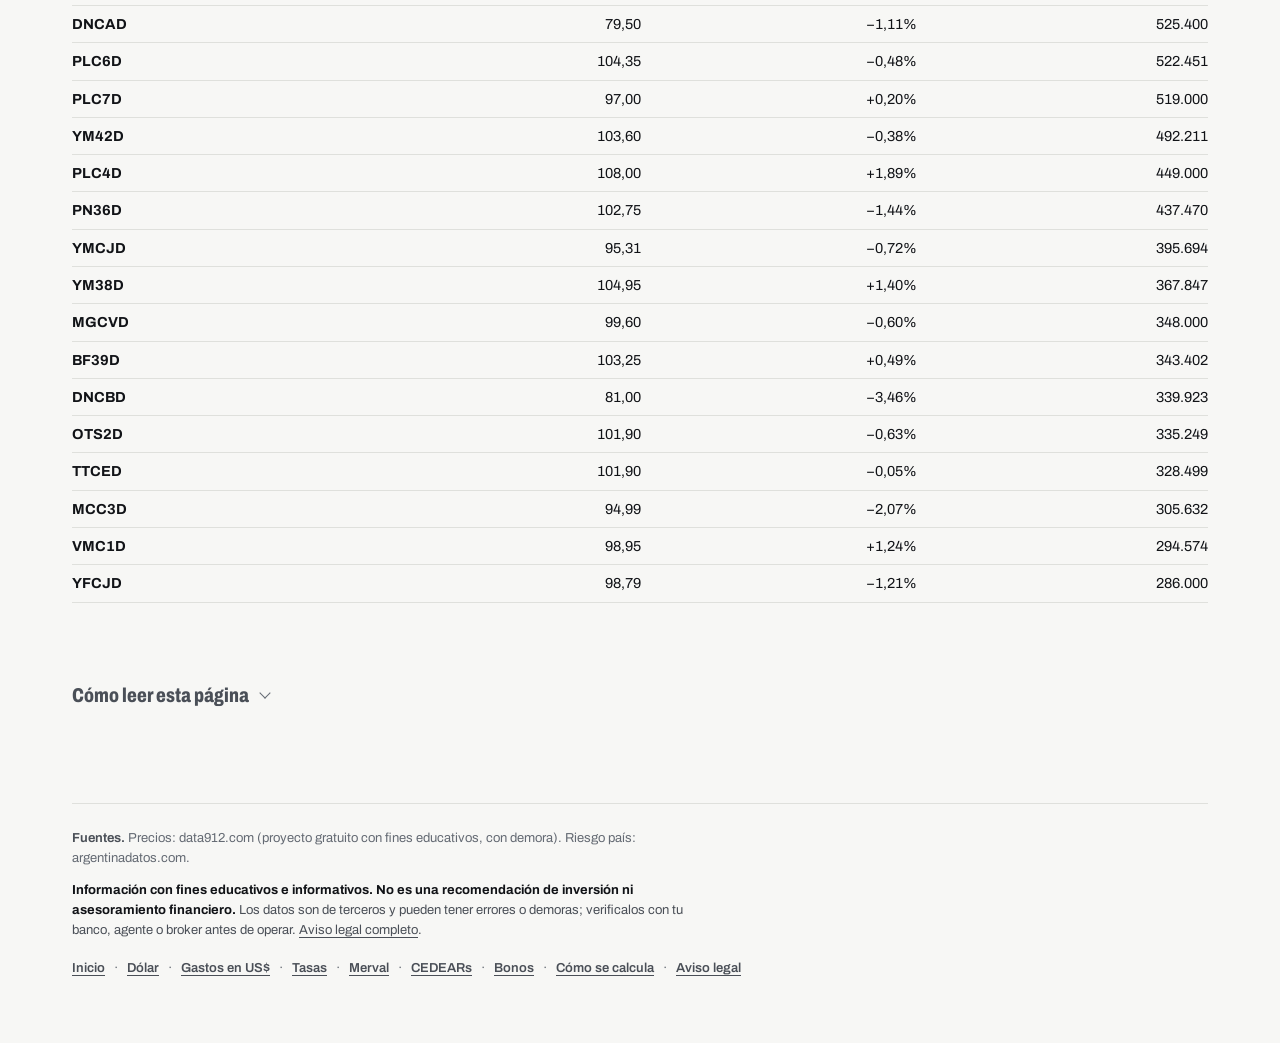
==== commit 8364fd53: "actualizar datos" ====
--- a/bonos/index.html
+++ b/bonos/index.html
@@ -59,7 +59,7 @@
   <p class="bajada">Riesgo país y precios de bonos del Tesoro, letras y obligaciones negociables.</p>
 </div>
 <section aria-label="Datos principales"><div class="cifras" id="cifras"></div></section>
-<p class="fecha">Actualizado el 25/11/2026 01:30 hs · precios con demora</p>
+<p class="fecha">Actualizado el 25/11/2026 19:18 hs · precios con demora</p>
 
 <section class="bloque" aria-labelledby="t-riesgo" id="bloque-riesgo">
   <h2 id="t-riesgo">Riesgo país</h2>
@@ -137,7 +137,7 @@
 <script>
 
 const M = Mercadito;
-const D = {"sob": [{"t": "AL29", "ley": "Argentina", "d": 49.5, "var": 0.71, "vol": 1067398.0, "c": 46.294, "p": 84130.0, "mep": 1699.6}, {"t": "AL30", "ley": "Argentina", "d": 47.55, "var": 0.11, "vol": 208771280.0, "c": 44.87, "p": 80390.0, "mep": 1690.64}, {"t": "AL35", "ley": "Argentina", "d": 59.71, "var": -0.48, "vol": 6399098.0, "c": 56.75, "p": 101190.0, "mep": 1694.69}, {"t": "AE38", "ley": "Argentina", "d": 62.78, "var": -0.35, "vol": 3779610.0, "c": 59.04, "p": 106100.0, "mep": 1690.03}, {"t": "AL41", "ley": "Argentina", "d": 56.16, "var": 0.63, "vol": 1598878.0, "c": 52.88, "p": 94950.0, "mep": 1690.71}, {"t": "GD29", "ley": "Nueva York", "d": 50.27, "var": -1.61, "vol": 229486.0, "c": 47.369, "p": 85000.0, "mep": 1690.87}, {"t": "GD30", "ley": "Nueva York", "d": 49.2, "var": -0.14, "vol": 2202610.0, "c": 46.53, "p": 83000.0, "mep": 1686.99}, {"t": "GD35", "ley": "Nueva York", "d": 64.1, "var": -1.38, "vol": 2005648.0, "c": 60.34, "p": 108230.0, "mep": 1688.46}, {"t": "GD38", "ley": "Nueva York", "d": 68.65, "var": -0.23, "vol": 516001.0, "c": 64.71, "p": 116200.0, "mep": 1692.64}, {"t": "GD41", "ley": "Nueva York", "d": 61.28, "var": 2.46, "vol": 2164299.0, "c": 56.55, "p": 101030.0, "mep": 1648.66}, {"t": "GD46", "ley": "Nueva York", "d": 56.74, "var": -0.04, "vol": 13630.0, "c": 57.41, "p": 95490.0, "mep": 1682.94}], "letras": [{"t": "D30N6", "tipo": "Dólar linked", "vence": "2026-11-30", "dias": 5, "c": 158710.0, "var": 0.01, "vol": 63507250.0}, {"t": "S30N6", "tipo": "LECAP", "vence": "2026-11-30", "dias": 5, "c": 129.5, "var": 0.08, "vol": 73126647751.0}, {"t": "X30N6", "tipo": "Ajusta por CER", "vence": "2026-11-30", "dias": 5, "c": 131.43, "var": 0.06, "vol": 38632770341.0}, {"t": "D15E7", "tipo": "Dólar linked", "vence": "2027-01-15", "dias": 51, "c": 158350.0, "var": 0.48, "vol": 87639627.0}, {"t": "S29E7", "tipo": "LECAP", "vence": "2027-01-29", "dias": 65, "c": 106.76, "var": -0.04, "vol": 46387321989.0}, {"t": "X29E7", "tipo": "Ajusta por CER", "vence": "2027-01-29", "dias": 65, "c": 106.15, "var": -0.11, "vol": 8124332411.0}, {"t": "S26F7", "tipo": "LECAP", "vence": "2027-02-26", "dias": 93, "c": 101.27, "var": -0.09, "vol": 34681215721.0}, {"t": "D31M7", "tipo": "Dólar linked", "vence": "2027-03-31", "dias": 126, "c": 157600.0, "var": -0.1, "vol": 2756269.0}, {"t": "D10Y7", "tipo": "Dólar linked", "vence": "2027-05-10", "dias": 166, "c": 160000.0, "var": 0.0, "vol": 100.0}], "ons": [{"t": "MGCVD", "c": 100.2, "var": -0.05, "vol": 1360000.0}, {"t": "YM43D", "c": 97.99, "var": -0.92, "vol": 1218700.0}, {"t": "TTCAD", "c": 100.0, "var": 0.0, "vol": 1137000.0}, {"t": "YM34D", "c": 102.55, "var": -0.29, "vol": 1109012.0}, {"t": "YMCXD", "c": 106.55, "var": 0.52, "vol": 1025771.0}, {"t": "MGCRD", "c": 95.79, "var": 0.83, "vol": 899000.0}, {"t": "YM44D", "c": 94.32, "var": 0.97, "vol": 884020.0}, {"t": "VSCXD", "c": 95.27, "var": -1.48, "vol": 813000.0}, {"t": "IRCPD", "c": 100.6, "var": -0.49, "vol": 674659.0}, {"t": "YMCJD", "c": 96.0, "var": 0.63, "vol": 585865.0}, {"t": "VSCVD", "c": 107.15, "var": 2.0, "vol": 575000.0}, {"t": "TTCDD", "c": 102.95, "var": 1.38, "vol": 569000.0}, {"t": "YM38D", "c": 103.5, "var": 0.78, "vol": 519021.0}, {"t": "VMC1D", "c": 97.74, "var": -1.27, "vol": 497466.0}, {"t": "YM39D", "c": 108.0, "var": -1.1, "vol": 495732.0}, {"t": "LOC5D", "c": 105.0, "var": 0.77, "vol": 424800.0}, {"t": "TLCMD", "c": 108.65, "var": 1.54, "vol": 396000.0}, {"t": "PLC7D", "c": 96.81, "var": 0.32, "vol": 392000.0}, {"t": "TLCTD", "c": 99.01, "var": -0.99, "vol": 384162.0}, {"t": "YM42D", "c": 104.0, "var": 1.36, "vol": 372033.0}, {"t": "TLCPD", "c": 104.2, "var": -0.14, "vol": 370308.0}, {"t": "TSC4D", "c": 98.0, "var": 0.94, "vol": 370000.0}, {"t": "DNCAD", "c": 80.39, "var": 3.06, "vol": 345100.0}, {"t": "MCC3D", "c": 97.0, "var": 1.02, "vol": 338936.0}, {"t": "VSCRD", "c": 103.8, "var": 0.48, "vol": 317680.0}, {"t": "BYCWD", "c": 103.65, "var": 0.34, "vol": 310000.0}, {"t": "PLC5D", "c": 102.6, "var": 3.62, "vol": 303000.0}, {"t": "DNC5D", "c": 104.45, "var": 2.15, "vol": 284503.0}, {"t": "OLC5D", "c": 106.3, "var": 0.38, "vol": 279640.0}, {"t": "PLC4D", "c": 106.0, "var": 1.78, "vol": 276000.0}], "riesgo": [["2024-11-25", 748], ["2024-11-26", 751], ["2024-11-27", 755], ["2024-11-28", 752], ["2024-11-29", 752], ["2024-11-30", 752], ["2024-12-01", 752], ["2024-12-02", 749], ["2024-12-03", 754], ["2024-12-04", 751], ["2024-12-05", 760], ["2024-12-06", 769], ["2024-12-07", 769], ["2024-12-08", 769], ["2024-12-09", 737], ["2024-12-10", 735], ["2024-12-11", 719], ["2024-12-12", 715], ["2024-12-13", 708], ["2024-12-14", 708], ["2024-12-15", 708], ["2024-12-16", 677], ["2024-12-17", 673], ["2024-12-18", 658], ["2024-12-19", 663], ["2024-12-20", 671], ["2024-12-21", 671], ["2024-12-22", 671], ["2024-12-23", 649], ["2024-12-24", 649], ["2024-12-25", 650], ["2024-12-26", 631], ["2024-12-27", 627], ["2024-12-28", 627], ["2024-12-29", 627], ["2024-12-30", 635], ["2024-12-31", 635], ["2025-01-01", 635], ["2025-01-02", 610], ["2025-01-03", 610], ["2025-01-06", 569], ["2025-01-07", 561], ["2025-01-08", 572], ["2025-01-09", 560], ["2025-01-10", 580], ["2025-01-13", 589], ["2025-01-14", 579], ["2025-01-15", 597], ["2025-01-16", 626], ["2025-01-17", 644], ["2025-01-20", 641], ["2025-01-21", 638], ["2025-01-22", 640], ["2025-01-23", 646], ["2025-01-24", 631], ["2025-01-27", 642], ["2025-01-28", 634], ["2025-01-29", 611], ["2025-01-30", 614], ["2025-01-31", 618], ["2025-02-03", 632], ["2025-02-04", 640], ["2025-02-05", 660], ["2025-02-06", 659], ["2025-02-07", 660], ["2025-02-10", 677], ["2025-02-11", 710], ["2025-02-12", 673], ["2025-02-13", 675], ["2025-02-14", 675], ["2025-02-17", 675], ["2025-02-18", 696], ["2025-02-19", 719], ["2025-02-20", 719], ["2025-02-21", 720], ["2025-02-24", 730], ["2025-02-25", 748], ["2025-02-26", 749], ["2025-02-27", 769], ["2025-02-28", 780], ["2025-03-03", 780], ["2025-03-04", 780], ["2025-03-05", 717], ["2025-03-06", 714], ["2025-03-07", 692], ["2025-03-10", 723], ["2025-03-11", 723], ["2025-03-12", 718], ["2025-03-13", 748], ["2025-03-14", 737], ["2025-03-17", 750], ["2025-03-18", 787], ["2025-03-19", 777], ["2025-03-20", 762], ["2025-03-21", 769], ["2025-03-25", 761], ["2025-03-26", 769], ["2025-03-27", 759], ["2025-03-28", 797], ["2025-03-31", 816], ["2025-04-01", 823], ["2025-04-02", 823], ["2025-04-03", 872], ["2025-04-04", 925], ["2025-04-07", 960], ["2025-04-08", 978], ["2025-04-09", 889], ["2025-04-10", 899], ["2025-04-11", 874], ["2025-04-14", 896], ["2025-04-15", 725], ["2025-04-16", 745], ["2025-04-17", 745], ["2025-04-18", 726], ["2025-04-21", 720], ["2025-04-22", 720], ["2025-04-23", 720], ["2025-04-24", 713], ["2025-04-25", 692], ["2025-04-28", 710], ["2025-04-29", 701], ["2025-04-30", 726], ["2025-05-01", 735], ["2025-05-02", 741], ["2025-05-05", 741], ["2025-05-06", 741], ["2025-05-07", 766], ["2025-05-08", 678], ["2025-05-09", 678], ["2025-05-12", 650], ["2025-05-13", 651], ["2025-05-14", 648], ["2025-05-15", 676], ["2025-05-16", 676], ["2025-05-19", 675], ["2025-05-20", 663], ["2025-05-21", 661], ["2025-05-22", 665], ["2025-05-23", 665], ["2025-05-26", 666], ["2025-05-27", 666], ["2025-05-28", 655], ["2025-05-29", 663], ["2025-06-03", 668], ["2025-06-04", 688], ["2025-06-05", 688], ["2025-06-06", 691], ["2025-06-09", 686], ["2025-06-10", 655], ["2025-06-11", 668], ["2025-06-12", 678], ["2025-06-13", 688], ["2025-06-16", 687], ["2025-06-17", 714], ["2025-06-18", 726], ["2025-06-23", 719], ["2025-06-24", 681], ["2025-06-25", 687], ["2025-06-26", 685], ["2025-06-27", 677], ["2025-06-30", 701], ["2025-07-01", 699], ["2025-07-02", 700], ["2025-07-03", 679], ["2025-07-07", 698], ["2025-07-08", 704], ["2025-07-09", 692], ["2025-07-10", 700], ["2025-07-11", 717], ["2025-07-15", 736], ["2025-07-16", 748], ["2025-07-17", 770], ["2025-07-18", 759], ["2025-07-21", 763], ["2025-07-22", 775], ["2025-07-23", 773], ["2025-07-24", 753], ["2025-07-25", 734], ["2025-07-28", 719], ["2025-07-29", 727], ["2025-07-30", 716], ["2025-07-31", 730], ["2025-08-01", 771], ["2025-08-04", 761], ["2025-08-05", 743], ["2025-08-06", 735], ["2025-08-07", 728], ["2025-08-08", 733], ["2025-08-11", 724], ["2025-08-12", 722], ["2025-08-13", 711], ["2025-08-14", 712], ["2025-08-15", 709], ["2025-08-18", 706], ["2025-08-19", 700], ["2025-08-20", 747], ["2025-08-21", 753], ["2025-08-22", 767], ["2025-08-25", 829], ["2025-08-26", 850], ["2025-08-27", 853], ["2025-08-28", 837], ["2025-08-29", 829], ["2025-09-02", 898], ["2025-09-03", 893], ["2025-09-04", 901], ["2025-09-05", 906], ["2025-09-08", 1108], ["2025-09-09", 1070], ["2025-09-10", 1024], ["2025-09-11", 1047], ["2025-09-12", 1140], ["2025-09-15", 1231], ["2025-09-16", 1167], ["2025-09-17", 1246], ["2025-09-18", 1456], ["2025-09-19", 1456], ["2025-09-22", 1089], ["2025-09-23", 1018], ["2025-09-24", 898], ["2025-09-25", 973], ["2025-09-26", 1060], ["2025-09-27", 1060], ["2025-09-29", 1115], ["2025-09-30", 1222], ["2025-10-01", 1264], ["2025-10-02", 1264], ["2025-10-03", 1165], ["2025-10-06", 1080], ["2025-10-07", 1016], ["2025-10-08", 1074], ["2025-10-09", 1071], ["2025-10-10", 932], ["2025-10-13", 932], ["2025-10-14", 1026], ["2025-10-15", 1004], ["2025-10-16", 1029], ["2025-10-17", 1089], ["2025-10-20", 1048], ["2025-10-21", 1075], ["2025-10-22", 1123], ["2025-10-23", 1081], ["2025-10-24", 1081], ["2025-10-27", 708], ["2025-10-28", 685], ["2025-10-29", 666], ["2025-10-30", 676], ["2025-10-31", 657], ["2025-11-03", 665], ["2025-11-04", 660], ["2025-11-05", 621], ["2025-11-06", 638], ["2025-11-07", 647], ["2025-11-10", 599], ["2025-11-11", 598], ["2025-11-12", 605], ["2025-11-13", 616], ["2025-11-14", 612], ["2025-11-17", 616], ["2025-11-18", 614], ["2025-11-19", 601], ["2025-11-20", 620], ["2025-11-21", 651], ["2025-11-24", 635], ["2025-11-25", 656], ["2025-11-26", 652], ["2025-11-27", 653], ["2025-11-28", 648], ["2025-12-01", 648], ["2025-12-02", 647], ["2025-12-03", 639], ["2025-12-04", 634], ["2025-12-05", 627], ["2025-12-08", 633], ["2025-12-09", 634], ["2025-12-10", 628], ["2025-12-11", 634], ["2025-12-12", 624], ["2025-12-15", 602], ["2025-12-16", 573], ["2025-12-17", 569], ["2025-12-18", 568], ["2025-12-19", 573], ["2025-12-22", 570], ["2025-12-23", 575], ["2025-12-24", 575], ["2025-12-25", 575], ["2025-12-26", 580], ["2025-12-29", 571], ["2025-12-30", 569], ["2025-12-31", 571], ["2026-01-01", 571], ["2026-01-02", 553], ["2026-01-05", 566], ["2026-01-06", 566], ["2026-01-07", 575], ["2026-01-08", 579], ["2026-01-09", 566], ["2026-01-12", 577], ["2026-01-13", 581], ["2026-01-14", 586], ["2026-01-15", 571], ["2026-01-16", 564], ["2026-01-19", 566], ["2026-01-20", 569], ["2026-01-21", 562], ["2026-01-22", 546], ["2026-01-23", 526], ["2026-01-26", 513], ["2026-01-27", 494], ["2026-01-28", 484], ["2026-01-29", 492], ["2026-01-30", 496], ["2026-02-02", 495], ["2026-02-03", 503], ["2026-02-04", 502], ["2026-02-05", 516], ["2026-02-06", 512], ["2026-02-09", 502], ["2026-02-10", 507], ["2026-02-11", 506], ["2026-02-12", 514], ["2026-02-13", 519], ["2026-02-16", 519], ["2026-02-17", 511], ["2026-02-18", 515], ["2026-02-19", 524], ["2026-02-20", 519], ["2026-02-23", 537], ["2026-02-24", 545], ["2026-02-25", 545], ["2026-02-26", 554], ["2026-02-27", 572], ["2026-03-02", 567], ["2026-03-03", 573], ["2026-03-04", 534], ["2026-03-05", 546], ["2026-03-06", 575], ["2026-03-09", 583], ["2026-03-10", 555], ["2026-03-11", 552], ["2026-03-12", 568], ["2026-03-13", 584], ["2026-03-16", 601], ["2026-03-17", 587], ["2026-03-18", 610], ["2026-03-19", 602], ["2026-03-20", 633], ["2026-03-23", 600], ["2026-03-24", 603], ["2026-03-25", 595], ["2026-03-26", 583], ["2026-03-27", 615], ["2026-03-30", 637], ["2026-03-31", 617], ["2026-04-01", 612], ["2026-04-02", 612], ["2026-04-03", 609], ["2026-04-06", 611], ["2026-04-07", 610], ["2026-04-08", 570], ["2026-04-09", 557], ["2026-04-10", 553], ["2026-04-13", 528], ["2026-04-14", 525], ["2026-04-15", 527], ["2026-04-16", 518], ["2026-04-17", 519], ["2026-04-20", 526], ["2026-04-21", 533], ["2026-04-22", 532], ["2026-04-23", 549], ["2026-04-24", 557], ["2026-04-27", 582], ["2026-04-28", 584], ["2026-04-29", 573], ["2026-04-30", 567], ["2026-05-01", 539], ["2026-05-04", 558], ["2026-05-05", 554], ["2026-05-06", 514], ["2026-05-07", 522], ["2026-05-08", 510], ["2026-05-11", 496], ["2026-05-12", 511], ["2026-05-13", 523], ["2026-05-14", 525], ["2026-05-15", 538], ["2026-05-18", 543], ["2026-05-19", 547], ["2026-05-20", 524], ["2026-05-21", 516], ["2026-05-22", 514], ["2026-05-25", 514], ["2026-05-26", 508], ["2026-05-27", 500], ["2026-05-28", 494], ["2026-05-29", 493], ["2026-06-01", 490], ["2026-06-02", 488], ["2026-06-03", 492], ["2026-06-04", 486], ["2026-06-05", 499], ["2026-06-08", 494], ["2026-06-09", 498], ["2026-06-10", 503], ["2026-06-11", 443], ["2026-06-12", 437], ["2026-06-15", 425], ["2026-06-16", 430], ["2026-06-17", 435], ["2026-06-18", 429], ["2026-06-19", 429], ["2026-06-22", 421], ["2026-06-23", 433], ["2026-06-24", 437], ["2026-06-25", 437], ["2026-06-26", 437], ["2026-06-29", 431], ["2026-06-30", 426], ["2026-07-01", 421], ["2026-07-02", 415], ["2026-07-03", 415], ["2026-07-06", 408], ["2026-07-07", 405], ["2026-07-08", 408], ["2026-07-09", 404], ["2026-07-10", 402], ["2026-07-13", 405], ["2026-07-14", 410], ["2026-07-15", 404], ["2026-07-16", 410], ["2026-07-17", 419], ["2026-07-20", 416], ["2026-07-21", 421], ["2026-07-22", 410], ["2026-07-23", 437], ["2026-07-24", 437], ["2026-07-27", 442], ["2026-07-28", 441], ["2026-07-29", 445], ["2026-07-30", 441], ["2026-07-31", 430], ["2026-08-03", 411], ["2026-08-04", 421], ["2026-08-05", 428], ["2026-08-06", 446], ["2026-08-07", 451], ["2026-08-10", 465], ["2026-08-11", 466], ["2026-08-12", 471], ["2026-08-13", 472], ["2026-08-14", 480], ["2026-08-17", 489], ["2026-08-18", 511], ["2026-08-19", 517], ["2026-08-20", 532], ["2026-08-21", 505], ["2026-08-24", 509], ["2026-08-25", 512], ["2026-08-26", 517], ["2026-08-27", 509], ["2026-08-28", 512], ["2026-08-31", 512], ["2026-09-01", 501], ["2026-09-02", 500], ["2026-09-03", 494], ["2026-09-04", 490], ["2026-09-07", 490], ["2026-09-08", 494], ["2026-09-09", 491], ["2026-09-10", 491], ["2026-09-11", 485], ["2026-09-14", 490], ["2026-09-15", 506], ["2026-09-16", 510], ["2026-09-17", 515], ["2026-09-18", 524], ["2026-09-21", 533], ["2026-09-22", 555], ["2026-09-23", 566], ["2026-09-24", 578], ["2026-09-25", 609], ["2026-09-28", 628], ["2026-09-29", 607], ["2026-09-30", 607], ["2026-10-01", 636], ["2026-10-02", 655], ["2026-10-05", 599], ["2026-10-06", 573], ["2026-10-07", 586], ["2026-10-08", 588], ["2026-10-09", 589], ["2026-10-12", 589], ["2026-10-13", 597], ["2026-10-14", 611], ["2026-10-15", 622], ["2026-10-16", 648], ["2026-10-19", 675], ["2026-10-20", 672], ["2026-10-21", 674], ["2026-10-22", 704], ["2026-10-23", 707], ["2026-10-26", 765], ["2026-10-27", 753], ["2026-10-28", 763], ["2026-10-29", 741], ["2026-10-30", 787], ["2026-11-02", 805], ["2026-11-03", 831], ["2026-11-04", 852], ["2026-11-05", 925], ["2026-11-06", 939], ["2026-11-09", 873], ["2026-11-10", 853], ["2026-11-11", 852], ["2026-11-12", 829], ["2026-11-13", 830], ["2026-11-16", 855], ["2026-11-17", 854], ["2026-11-18", 848], ["2026-11-19", 931], ["2026-11-20", 1070], ["2026-11-23", 1035]]};
+const D = {"sob": [{"t": "AL29", "ley": "Argentina", "d": 50.25, "var": 1.52, "vol": 835628.0, "c": 47.234, "p": 82880.0, "mep": 1649.35}, {"t": "AL30", "ley": "Argentina", "d": 49.0, "var": 3.05, "vol": 316659138.0, "c": 46.16, "p": 81800.0, "mep": 1669.39}, {"t": "AL35", "ley": "Argentina", "d": 61.8, "var": 3.5, "vol": 6192426.0, "c": 57.53, "p": 101800.0, "mep": 1647.25}, {"t": "AE38", "ley": "Argentina", "d": 63.3, "var": 0.83, "vol": 5206236.0, "c": 60.0, "p": 107000.0, "mep": 1690.36}, {"t": "AL41", "ley": "Argentina", "d": 56.39, "var": 0.41, "vol": 2730648.0, "c": 53.31, "p": 95500.0, "mep": 1693.56}, {"t": "GD29", "ley": "Nueva York", "d": 50.68, "var": 0.82, "vol": 195711.0, "c": 47.449, "p": 84330.0, "mep": 1663.97}, {"t": "GD30", "ley": "Nueva York", "d": 50.12, "var": 1.87, "vol": 7248002.0, "c": 47.7, "p": 84130.0, "mep": 1678.57}, {"t": "GD35", "ley": "Nueva York", "d": 65.93, "var": 2.85, "vol": 6776056.0, "c": 61.85, "p": 108850.0, "mep": 1650.99}, {"t": "GD38", "ley": "Nueva York", "d": 69.98, "var": 1.94, "vol": 1414719.0, "c": 66.1, "p": 116700.0, "mep": 1667.62}, {"t": "GD41", "ley": "Nueva York", "d": 61.82, "var": 0.88, "vol": 856430.0, "c": 58.07, "p": 103150.0, "mep": 1668.55}, {"t": "GD46", "ley": "Nueva York", "d": 57.16, "var": 0.74, "vol": 10200.0, "c": 54.1, "p": 96500.0, "mep": 1688.24}], "letras": [{"t": "D30N6", "tipo": "Dólar linked", "vence": "2026-11-30", "dias": 5, "c": 160410.0, "var": 1.07, "vol": 133435894.0}, {"t": "S30N6", "tipo": "LECAP", "vence": "2026-11-30", "dias": 5, "c": 129.584, "var": 0.06, "vol": 147701667688.0}, {"t": "X30N6", "tipo": "Ajusta por CER", "vence": "2026-11-30", "dias": 5, "c": 131.509, "var": 0.06, "vol": 8740782519.0}, {"t": "D15E7", "tipo": "Dólar linked", "vence": "2027-01-15", "dias": 51, "c": 158820.0, "var": 0.3, "vol": 106217599.0}, {"t": "S29E7", "tipo": "LECAP", "vence": "2027-01-29", "dias": 65, "c": 106.85, "var": 0.08, "vol": 47935766385.0}, {"t": "X29E7", "tipo": "Ajusta por CER", "vence": "2027-01-29", "dias": 65, "c": 106.25, "var": 0.09, "vol": 6955452421.0}, {"t": "S26F7", "tipo": "LECAP", "vence": "2027-02-26", "dias": 93, "c": 101.315, "var": 0.04, "vol": 32634013725.0}, {"t": "D31M7", "tipo": "Dólar linked", "vence": "2027-03-31", "dias": 126, "c": 158400.0, "var": 0.51, "vol": 4611841.0}, {"t": "D10Y7", "tipo": "Dólar linked", "vence": "2027-05-10", "dias": 166, "c": 160000.0, "var": 0.0, "vol": 0.0}], "ons": [{"t": "TTCAD", "c": 100.95, "var": 0.95, "vol": 1417000.0}, {"t": "MGCRD", "c": 95.08, "var": -0.74, "vol": 1144000.0}, {"t": "YMCXD", "c": 106.95, "var": 0.38, "vol": 1071123.0}, {"t": "YM44D", "c": 94.5, "var": 0.19, "vol": 1066517.0}, {"t": "VSCXD", "c": 94.85, "var": -0.44, "vol": 998000.0}, {"t": "BYCWD", "c": 103.4, "var": -0.24, "vol": 985000.0}, {"t": "IRCPD", "c": 100.15, "var": -0.45, "vol": 951944.0}, {"t": "YM34D", "c": 102.3, "var": -0.24, "vol": 845017.0}, {"t": "VSCVD", "c": 106.8, "var": -0.33, "vol": 844000.0}, {"t": "YM43D", "c": 97.9, "var": -0.09, "vol": 842347.0}, {"t": "TLCPD", "c": 105.5, "var": 1.25, "vol": 690054.0}, {"t": "TLCTD", "c": 99.45, "var": 0.44, "vol": 601545.0}, {"t": "TTCDD", "c": 101.45, "var": -1.46, "vol": 561000.0}, {"t": "TLCMD", "c": 108.65, "var": 0.0, "vol": 532000.0}, {"t": "DNCAD", "c": 79.5, "var": -1.11, "vol": 525400.0}, {"t": "PLC6D", "c": 104.35, "var": -0.48, "vol": 522451.0}, {"t": "PLC7D", "c": 97.0, "var": 0.2, "vol": 519000.0}, {"t": "YM42D", "c": 103.6, "var": -0.38, "vol": 492211.0}, {"t": "PLC4D", "c": 108.0, "var": 1.89, "vol": 449000.0}, {"t": "PN36D", "c": 102.75, "var": -1.44, "vol": 437470.0}, {"t": "YMCJD", "c": 95.31, "var": -0.72, "vol": 395694.0}, {"t": "YM38D", "c": 104.95, "var": 1.4, "vol": 367847.0}, {"t": "MGCVD", "c": 99.6, "var": -0.6, "vol": 348000.0}, {"t": "BF39D", "c": 103.25, "var": 0.49, "vol": 343402.0}, {"t": "DNCBD", "c": 81.0, "var": -3.46, "vol": 339923.0}, {"t": "OTS2D", "c": 101.9, "var": -0.63, "vol": 335249.0}, {"t": "TTCED", "c": 101.9, "var": -0.05, "vol": 328499.0}, {"t": "MCC3D", "c": 94.99, "var": -2.07, "vol": 305632.0}, {"t": "VMC1D", "c": 98.95, "var": 1.24, "vol": 294574.0}, {"t": "YFCJD", "c": 98.79, "var": -1.21, "vol": 286000.0}], "riesgo": [["2024-11-25", 748], ["2024-11-26", 751], ["2024-11-27", 755], ["2024-11-28", 752], ["2024-11-29", 752], ["2024-11-30", 752], ["2024-12-01", 752], ["2024-12-02", 749], ["2024-12-03", 754], ["2024-12-04", 751], ["2024-12-05", 760], ["2024-12-06", 769], ["2024-12-07", 769], ["2024-12-08", 769], ["2024-12-09", 737], ["2024-12-10", 735], ["2024-12-11", 719], ["2024-12-12", 715], ["2024-12-13", 708], ["2024-12-14", 708], ["2024-12-15", 708], ["2024-12-16", 677], ["2024-12-17", 673], ["2024-12-18", 658], ["2024-12-19", 663], ["2024-12-20", 671], ["2024-12-21", 671], ["2024-12-22", 671], ["2024-12-23", 649], ["2024-12-24", 649], ["2024-12-25", 650], ["2024-12-26", 631], ["2024-12-27", 627], ["2024-12-28", 627], ["2024-12-29", 627], ["2024-12-30", 635], ["2024-12-31", 635], ["2025-01-01", 635], ["2025-01-02", 610], ["2025-01-03", 610], ["2025-01-06", 569], ["2025-01-07", 561], ["2025-01-08", 572], ["2025-01-09", 560], ["2025-01-10", 580], ["2025-01-13", 589], ["2025-01-14", 579], ["2025-01-15", 597], ["2025-01-16", 626], ["2025-01-17", 644], ["2025-01-20", 641], ["2025-01-21", 638], ["2025-01-22", 640], ["2025-01-23", 646], ["2025-01-24", 631], ["2025-01-27", 642], ["2025-01-28", 634], ["2025-01-29", 611], ["2025-01-30", 614], ["2025-01-31", 618], ["2025-02-03", 632], ["2025-02-04", 640], ["2025-02-05", 660], ["2025-02-06", 659], ["2025-02-07", 660], ["2025-02-10", 677], ["2025-02-11", 710], ["2025-02-12", 673], ["2025-02-13", 675], ["2025-02-14", 675], ["2025-02-17", 675], ["2025-02-18", 696], ["2025-02-19", 719], ["2025-02-20", 719], ["2025-02-21", 720], ["2025-02-24", 730], ["2025-02-25", 748], ["2025-02-26", 749], ["2025-02-27", 769], ["2025-02-28", 780], ["2025-03-03", 780], ["2025-03-04", 780], ["2025-03-05", 717], ["2025-03-06", 714], ["2025-03-07", 692], ["2025-03-10", 723], ["2025-03-11", 723], ["2025-03-12", 718], ["2025-03-13", 748], ["2025-03-14", 737], ["2025-03-17", 750], ["2025-03-18", 787], ["2025-03-19", 777], ["2025-03-20", 762], ["2025-03-21", 769], ["2025-03-25", 761], ["2025-03-26", 769], ["2025-03-27", 759], ["2025-03-28", 797], ["2025-03-31", 816], ["2025-04-01", 823], ["2025-04-02", 823], ["2025-04-03", 872], ["2025-04-04", 925], ["2025-04-07", 960], ["2025-04-08", 978], ["2025-04-09", 889], ["2025-04-10", 899], ["2025-04-11", 874], ["2025-04-14", 896], ["2025-04-15", 725], ["2025-04-16", 745], ["2025-04-17", 745], ["2025-04-18", 726], ["2025-04-21", 720], ["2025-04-22", 720], ["2025-04-23", 720], ["2025-04-24", 713], ["2025-04-25", 692], ["2025-04-28", 710], ["2025-04-29", 701], ["2025-04-30", 726], ["2025-05-01", 735], ["2025-05-02", 741], ["2025-05-05", 741], ["2025-05-06", 741], ["2025-05-07", 766], ["2025-05-08", 678], ["2025-05-09", 678], ["2025-05-12", 650], ["2025-05-13", 651], ["2025-05-14", 648], ["2025-05-15", 676], ["2025-05-16", 676], ["2025-05-19", 675], ["2025-05-20", 663], ["2025-05-21", 661], ["2025-05-22", 665], ["2025-05-23", 665], ["2025-05-26", 666], ["2025-05-27", 666], ["2025-05-28", 655], ["2025-05-29", 663], ["2025-06-03", 668], ["2025-06-04", 688], ["2025-06-05", 688], ["2025-06-06", 691], ["2025-06-09", 686], ["2025-06-10", 655], ["2025-06-11", 668], ["2025-06-12", 678], ["2025-06-13", 688], ["2025-06-16", 687], ["2025-06-17", 714], ["2025-06-18", 726], ["2025-06-23", 719], ["2025-06-24", 681], ["2025-06-25", 687], ["2025-06-26", 685], ["2025-06-27", 677], ["2025-06-30", 701], ["2025-07-01", 699], ["2025-07-02", 700], ["2025-07-03", 679], ["2025-07-07", 698], ["2025-07-08", 704], ["2025-07-09", 692], ["2025-07-10", 700], ["2025-07-11", 717], ["2025-07-15", 736], ["2025-07-16", 748], ["2025-07-17", 770], ["2025-07-18", 759], ["2025-07-21", 763], ["2025-07-22", 775], ["2025-07-23", 773], ["2025-07-24", 753], ["2025-07-25", 734], ["2025-07-28", 719], ["2025-07-29", 727], ["2025-07-30", 716], ["2025-07-31", 730], ["2025-08-01", 771], ["2025-08-04", 761], ["2025-08-05", 743], ["2025-08-06", 735], ["2025-08-07", 728], ["2025-08-08", 733], ["2025-08-11", 724], ["2025-08-12", 722], ["2025-08-13", 711], ["2025-08-14", 712], ["2025-08-15", 709], ["2025-08-18", 706], ["2025-08-19", 700], ["2025-08-20", 747], ["2025-08-21", 753], ["2025-08-22", 767], ["2025-08-25", 829], ["2025-08-26", 850], ["2025-08-27", 853], ["2025-08-28", 837], ["2025-08-29", 829], ["2025-09-02", 898], ["2025-09-03", 893], ["2025-09-04", 901], ["2025-09-05", 906], ["2025-09-08", 1108], ["2025-09-09", 1070], ["2025-09-10", 1024], ["2025-09-11", 1047], ["2025-09-12", 1140], ["2025-09-15", 1231], ["2025-09-16", 1167], ["2025-09-17", 1246], ["2025-09-18", 1456], ["2025-09-19", 1456], ["2025-09-22", 1089], ["2025-09-23", 1018], ["2025-09-24", 898], ["2025-09-25", 973], ["2025-09-26", 1060], ["2025-09-27", 1060], ["2025-09-29", 1115], ["2025-09-30", 1222], ["2025-10-01", 1264], ["2025-10-02", 1264], ["2025-10-03", 1165], ["2025-10-06", 1080], ["2025-10-07", 1016], ["2025-10-08", 1074], ["2025-10-09", 1071], ["2025-10-10", 932], ["2025-10-13", 932], ["2025-10-14", 1026], ["2025-10-15", 1004], ["2025-10-16", 1029], ["2025-10-17", 1089], ["2025-10-20", 1048], ["2025-10-21", 1075], ["2025-10-22", 1123], ["2025-10-23", 1081], ["2025-10-24", 1081], ["2025-10-27", 708], ["2025-10-28", 685], ["2025-10-29", 666], ["2025-10-30", 676], ["2025-10-31", 657], ["2025-11-03", 665], ["2025-11-04", 660], ["2025-11-05", 621], ["2025-11-06", 638], ["2025-11-07", 647], ["2025-11-10", 599], ["2025-11-11", 598], ["2025-11-12", 605], ["2025-11-13", 616], ["2025-11-14", 612], ["2025-11-17", 616], ["2025-11-18", 614], ["2025-11-19", 601], ["2025-11-20", 620], ["2025-11-21", 651], ["2025-11-24", 635], ["2025-11-25", 656], ["2025-11-26", 652], ["2025-11-27", 653], ["2025-11-28", 648], ["2025-12-01", 648], ["2025-12-02", 647], ["2025-12-03", 639], ["2025-12-04", 634], ["2025-12-05", 627], ["2025-12-08", 633], ["2025-12-09", 634], ["2025-12-10", 628], ["2025-12-11", 634], ["2025-12-12", 624], ["2025-12-15", 602], ["2025-12-16", 573], ["2025-12-17", 569], ["2025-12-18", 568], ["2025-12-19", 573], ["2025-12-22", 570], ["2025-12-23", 575], ["2025-12-24", 575], ["2025-12-25", 575], ["2025-12-26", 580], ["2025-12-29", 571], ["2025-12-30", 569], ["2025-12-31", 571], ["2026-01-01", 571], ["2026-01-02", 553], ["2026-01-05", 566], ["2026-01-06", 566], ["2026-01-07", 575], ["2026-01-08", 579], ["2026-01-09", 566], ["2026-01-12", 577], ["2026-01-13", 581], ["2026-01-14", 586], ["2026-01-15", 571], ["2026-01-16", 564], ["2026-01-19", 566], ["2026-01-20", 569], ["2026-01-21", 562], ["2026-01-22", 546], ["2026-01-23", 526], ["2026-01-26", 513], ["2026-01-27", 494], ["2026-01-28", 484], ["2026-01-29", 492], ["2026-01-30", 496], ["2026-02-02", 495], ["2026-02-03", 503], ["2026-02-04", 502], ["2026-02-05", 516], ["2026-02-06", 512], ["2026-02-09", 502], ["2026-02-10", 507], ["2026-02-11", 506], ["2026-02-12", 514], ["2026-02-13", 519], ["2026-02-16", 519], ["2026-02-17", 511], ["2026-02-18", 515], ["2026-02-19", 524], ["2026-02-20", 519], ["2026-02-23", 537], ["2026-02-24", 545], ["2026-02-25", 545], ["2026-02-26", 554], ["2026-02-27", 572], ["2026-03-02", 567], ["2026-03-03", 573], ["2026-03-04", 534], ["2026-03-05", 546], ["2026-03-06", 575], ["2026-03-09", 583], ["2026-03-10", 555], ["2026-03-11", 552], ["2026-03-12", 568], ["2026-03-13", 584], ["2026-03-16", 601], ["2026-03-17", 587], ["2026-03-18", 610], ["2026-03-19", 602], ["2026-03-20", 633], ["2026-03-23", 600], ["2026-03-24", 603], ["2026-03-25", 595], ["2026-03-26", 583], ["2026-03-27", 615], ["2026-03-30", 637], ["2026-03-31", 617], ["2026-04-01", 612], ["2026-04-02", 612], ["2026-04-03", 609], ["2026-04-06", 611], ["2026-04-07", 610], ["2026-04-08", 570], ["2026-04-09", 557], ["2026-04-10", 553], ["2026-04-13", 528], ["2026-04-14", 525], ["2026-04-15", 527], ["2026-04-16", 518], ["2026-04-17", 519], ["2026-04-20", 526], ["2026-04-21", 533], ["2026-04-22", 532], ["2026-04-23", 549], ["2026-04-24", 557], ["2026-04-27", 582], ["2026-04-28", 584], ["2026-04-29", 573], ["2026-04-30", 567], ["2026-05-01", 539], ["2026-05-04", 558], ["2026-05-05", 554], ["2026-05-06", 514], ["2026-05-07", 522], ["2026-05-08", 510], ["2026-05-11", 496], ["2026-05-12", 511], ["2026-05-13", 523], ["2026-05-14", 525], ["2026-05-15", 538], ["2026-05-18", 543], ["2026-05-19", 547], ["2026-05-20", 524], ["2026-05-21", 516], ["2026-05-22", 514], ["2026-05-25", 514], ["2026-05-26", 508], ["2026-05-27", 500], ["2026-05-28", 494], ["2026-05-29", 493], ["2026-06-01", 490], ["2026-06-02", 488], ["2026-06-03", 492], ["2026-06-04", 486], ["2026-06-05", 499], ["2026-06-08", 494], ["2026-06-09", 498], ["2026-06-10", 503], ["2026-06-11", 443], ["2026-06-12", 437], ["2026-06-15", 425], ["2026-06-16", 430], ["2026-06-17", 435], ["2026-06-18", 429], ["2026-06-19", 429], ["2026-06-22", 421], ["2026-06-23", 433], ["2026-06-24", 437], ["2026-06-25", 437], ["2026-06-26", 437], ["2026-06-29", 431], ["2026-06-30", 426], ["2026-07-01", 421], ["2026-07-02", 415], ["2026-07-03", 415], ["2026-07-06", 408], ["2026-07-07", 405], ["2026-07-08", 408], ["2026-07-09", 404], ["2026-07-10", 402], ["2026-07-13", 405], ["2026-07-14", 410], ["2026-07-15", 404], ["2026-07-16", 410], ["2026-07-17", 419], ["2026-07-20", 416], ["2026-07-21", 421], ["2026-07-22", 410], ["2026-07-23", 437], ["2026-07-24", 437], ["2026-07-27", 442], ["2026-07-28", 441], ["2026-07-29", 445], ["2026-07-30", 441], ["2026-07-31", 430], ["2026-08-03", 411], ["2026-08-04", 421], ["2026-08-05", 428], ["2026-08-06", 446], ["2026-08-07", 451], ["2026-08-10", 465], ["2026-08-11", 466], ["2026-08-12", 471], ["2026-08-13", 472], ["2026-08-14", 480], ["2026-08-17", 489], ["2026-08-18", 511], ["2026-08-19", 517], ["2026-08-20", 532], ["2026-08-21", 505], ["2026-08-24", 509], ["2026-08-25", 512], ["2026-08-26", 517], ["2026-08-27", 509], ["2026-08-28", 512], ["2026-08-31", 512], ["2026-09-01", 501], ["2026-09-02", 500], ["2026-09-03", 494], ["2026-09-04", 490], ["2026-09-07", 490], ["2026-09-08", 494], ["2026-09-09", 491], ["2026-09-10", 491], ["2026-09-11", 485], ["2026-09-14", 490], ["2026-09-15", 506], ["2026-09-16", 510], ["2026-09-17", 515], ["2026-09-18", 524], ["2026-09-21", 533], ["2026-09-22", 555], ["2026-09-23", 566], ["2026-09-24", 578], ["2026-09-25", 609], ["2026-09-28", 628], ["2026-09-29", 607], ["2026-09-30", 607], ["2026-10-01", 636], ["2026-10-02", 655], ["2026-10-05", 599], ["2026-10-06", 573], ["2026-10-07", 586], ["2026-10-08", 588], ["2026-10-09", 589], ["2026-10-12", 589], ["2026-10-13", 597], ["2026-10-14", 611], ["2026-10-15", 622], ["2026-10-16", 648], ["2026-10-19", 675], ["2026-10-20", 672], ["2026-10-21", 674], ["2026-10-22", 704], ["2026-10-23", 707], ["2026-10-26", 765], ["2026-10-27", 753], ["2026-10-28", 763], ["2026-10-29", 741], ["2026-10-30", 787], ["2026-11-02", 805], ["2026-11-03", 831], ["2026-11-04", 852], ["2026-11-05", 925], ["2026-11-06", 939], ["2026-11-09", 873], ["2026-11-10", 853], ["2026-11-11", 852], ["2026-11-12", 829], ["2026-11-13", 830], ["2026-11-16", 855], ["2026-11-17", 854], ["2026-11-18", 848], ["2026-11-19", 931], ["2026-11-20", 1070], ["2026-11-23", 1035], ["2026-11-24", 1094]]};
 const $ = id => document.getElementById(id);
 const celda = (v, dec, signo) => "<td class='der num'>" + (v === null || v === undefined ? "—" : signo ? M.pct(v, dec) : M.num(v, dec)) + "</td>";
 const por = Object.fromEntries(D.sob.map(s => [s.t, s]));
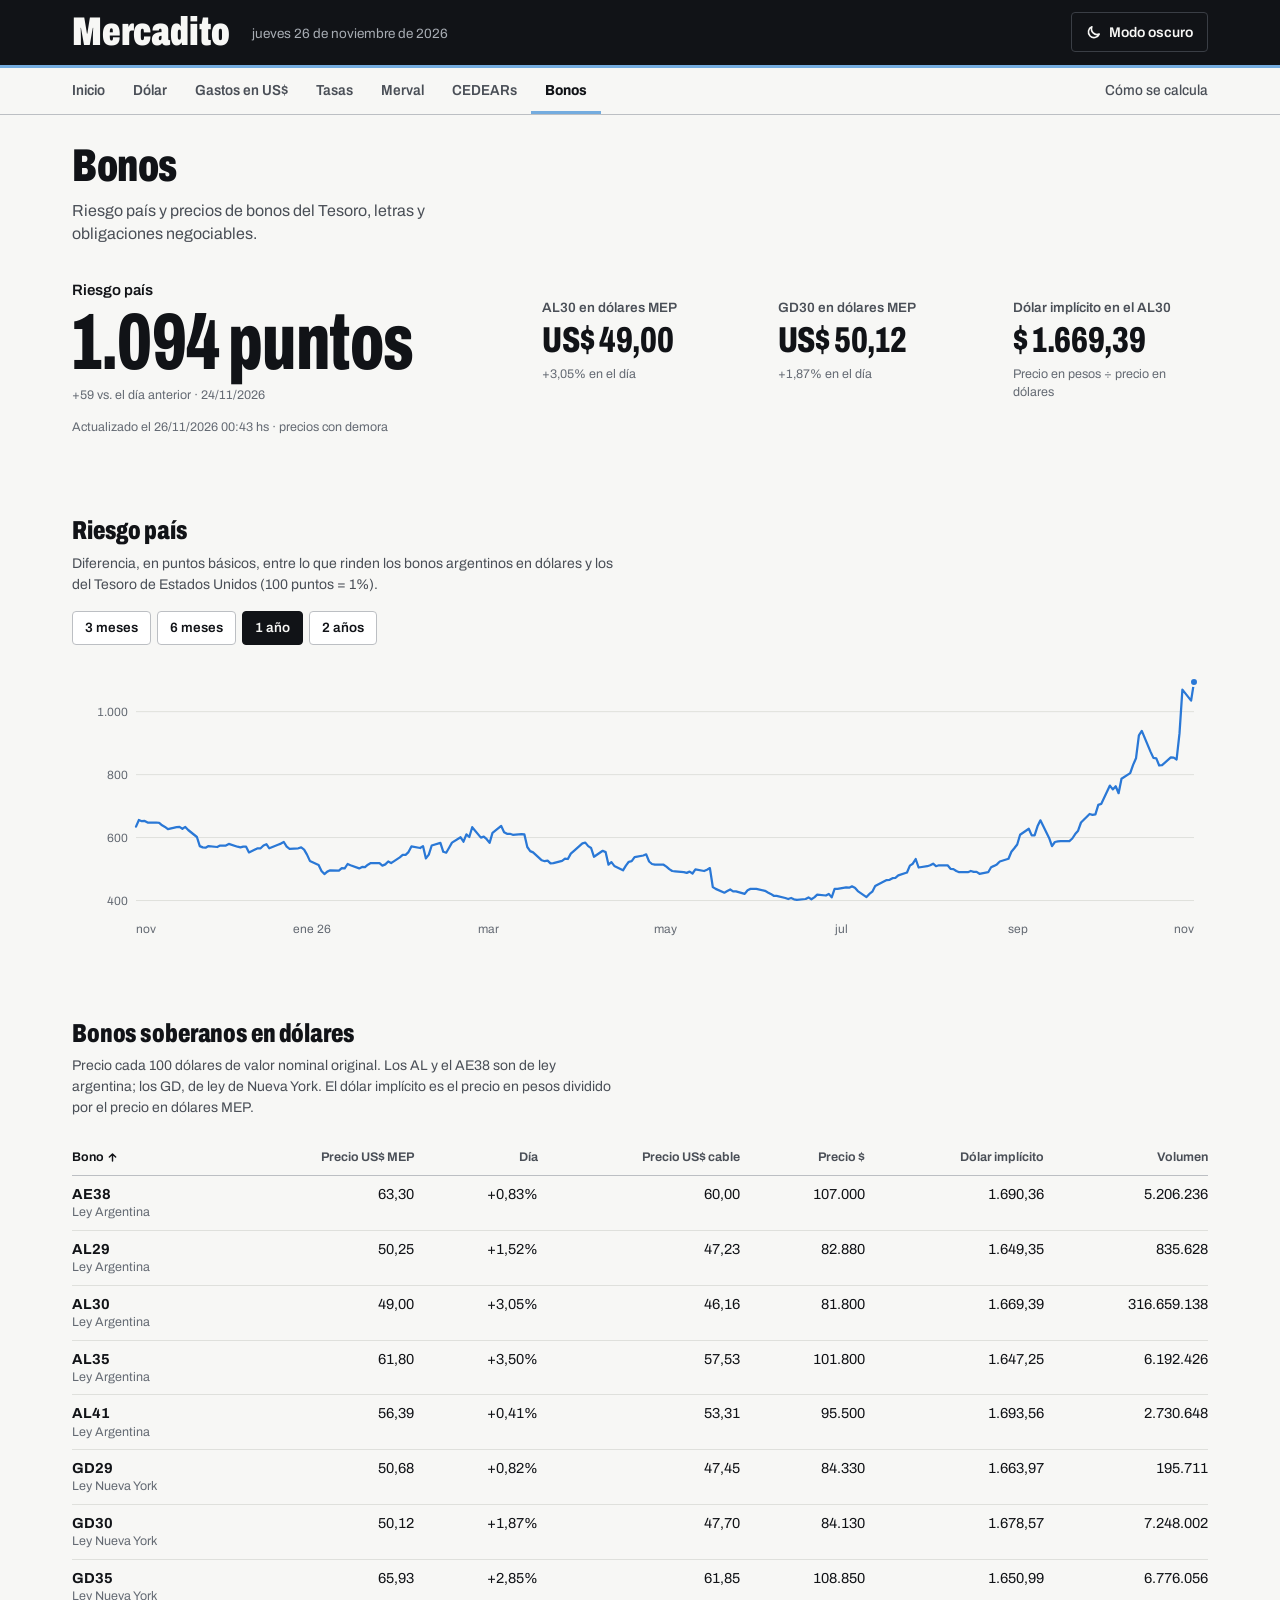
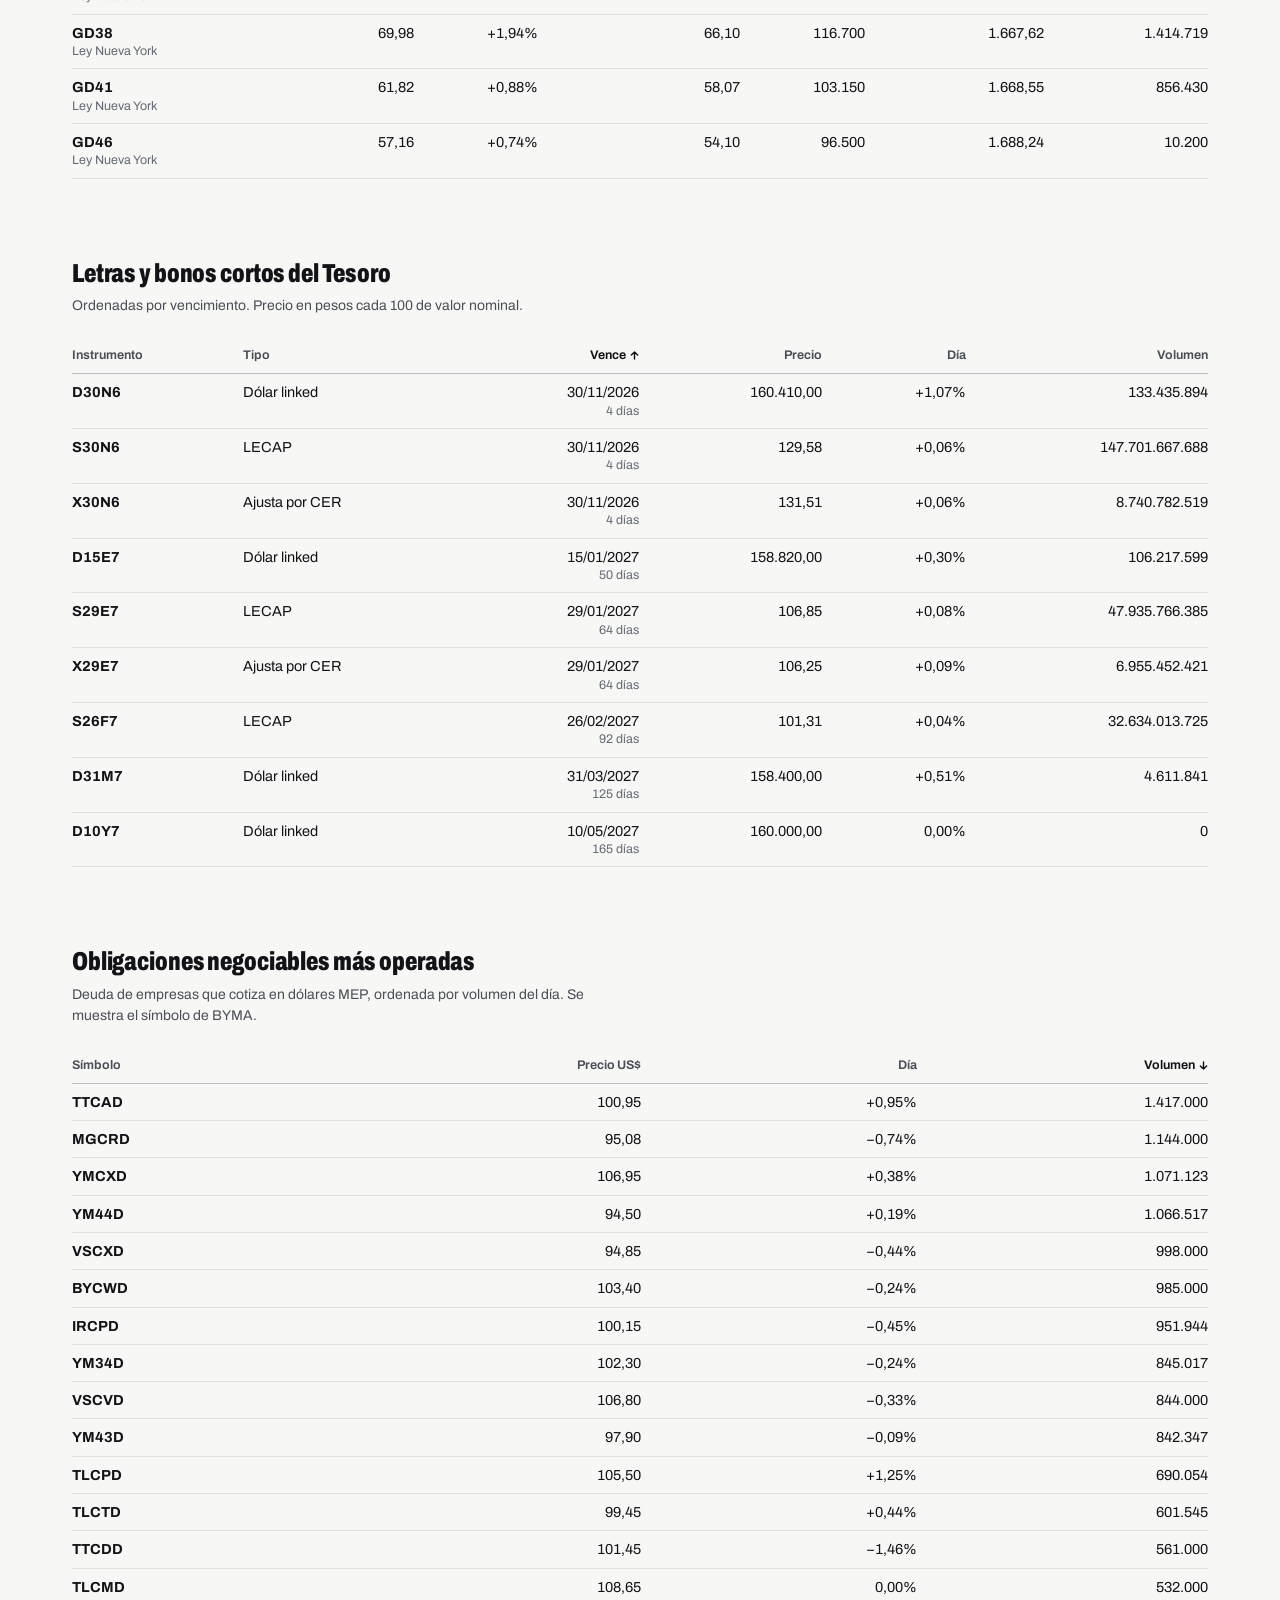
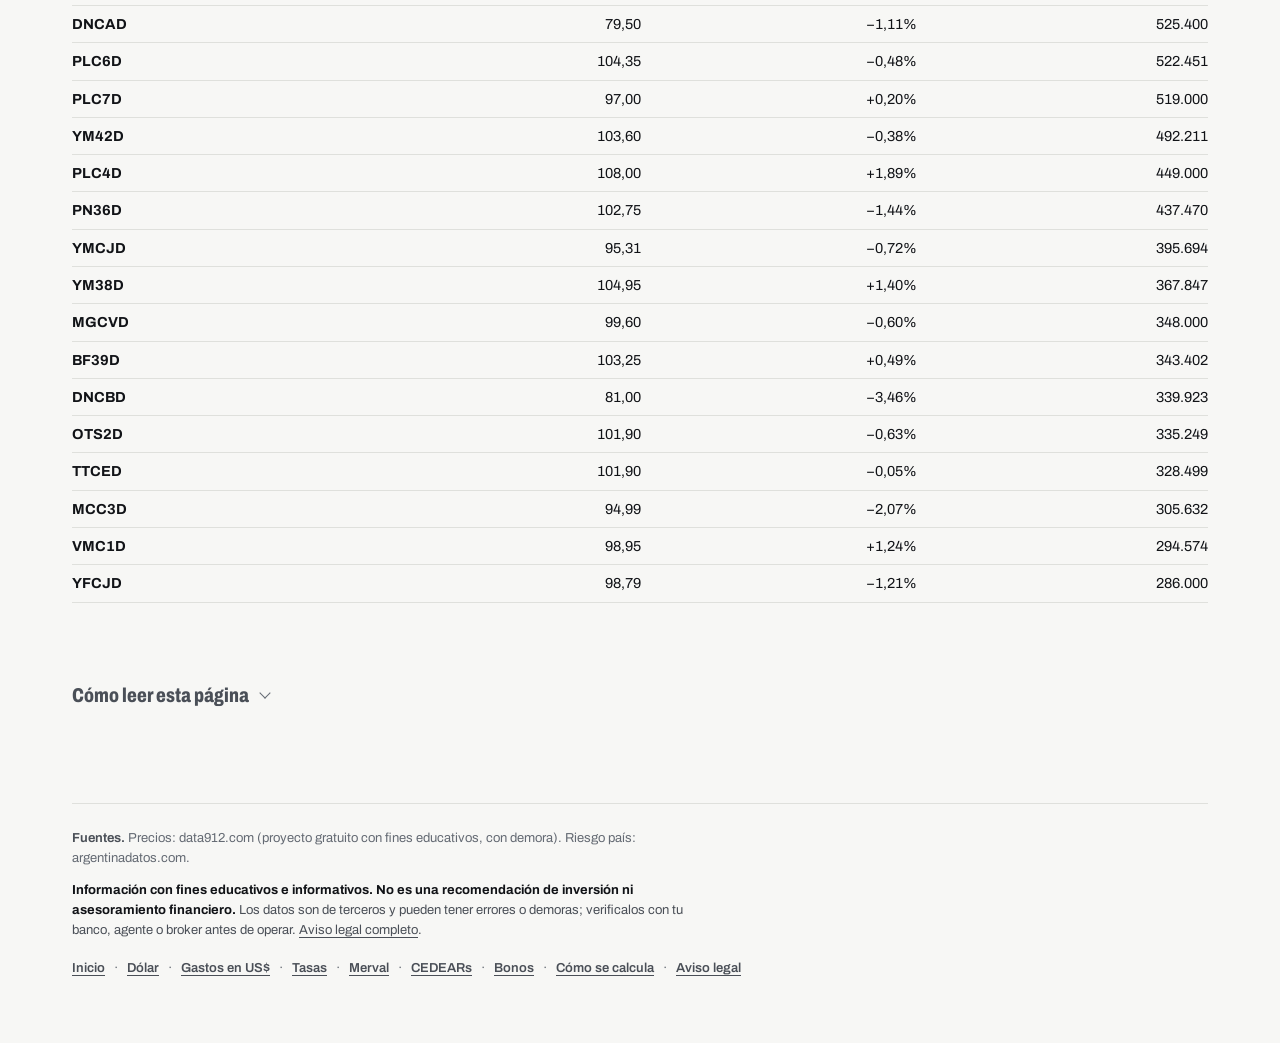
==== commit 94366337: "actualizar datos" ====
--- a/bonos/index.html
+++ b/bonos/index.html
@@ -42,7 +42,7 @@
 <header class="sitio">
   <div class="cabezal"><div class="sitio-barra">
     <a class="marca" href="../">Mercadito</a>
-    <p class="cabezal-fecha">miércoles 25 de noviembre de 2026</p>
+    <p class="cabezal-fecha">jueves 26 de noviembre de 2026</p>
     <button id="tema" class="boton boton-tema" type="button" aria-label="Cambiar a modo oscuro">
       <svg class="ico ico-luna" viewBox="0 0 16 16" aria-hidden="true"><path d="M13.2 10.1A5.6 5.6 0 0 1 5.9 2.8a5.6 5.6 0 1 0 7.3 7.3Z"/></svg>
       <svg class="ico ico-sol" viewBox="0 0 16 16" aria-hidden="true"><circle cx="8" cy="8" r="3"/><path d="M8 1.5v1.3M8 13.2v1.3M1.5 8h1.3M13.2 8h1.3M3.4 3.4l.9.9M11.7 11.7l.9.9M3.4 12.6l.9-.9M11.7 4.3l.9-.9"/></svg>
@@ -59,7 +59,7 @@
   <p class="bajada">Riesgo país y precios de bonos del Tesoro, letras y obligaciones negociables.</p>
 </div>
 <section aria-label="Datos principales"><div class="cifras" id="cifras"></div></section>
-<p class="fecha">Actualizado el 25/11/2026 19:18 hs · precios con demora</p>
+<p class="fecha">Actualizado el 26/11/2026 00:43 hs · precios con demora</p>
 
 <section class="bloque" aria-labelledby="t-riesgo" id="bloque-riesgo">
   <h2 id="t-riesgo">Riesgo país</h2>
@@ -137,7 +137,7 @@
 <script>
 
 const M = Mercadito;
-const D = {"sob": [{"t": "AL29", "ley": "Argentina", "d": 50.25, "var": 1.52, "vol": 835628.0, "c": 47.234, "p": 82880.0, "mep": 1649.35}, {"t": "AL30", "ley": "Argentina", "d": 49.0, "var": 3.05, "vol": 316659138.0, "c": 46.16, "p": 81800.0, "mep": 1669.39}, {"t": "AL35", "ley": "Argentina", "d": 61.8, "var": 3.5, "vol": 6192426.0, "c": 57.53, "p": 101800.0, "mep": 1647.25}, {"t": "AE38", "ley": "Argentina", "d": 63.3, "var": 0.83, "vol": 5206236.0, "c": 60.0, "p": 107000.0, "mep": 1690.36}, {"t": "AL41", "ley": "Argentina", "d": 56.39, "var": 0.41, "vol": 2730648.0, "c": 53.31, "p": 95500.0, "mep": 1693.56}, {"t": "GD29", "ley": "Nueva York", "d": 50.68, "var": 0.82, "vol": 195711.0, "c": 47.449, "p": 84330.0, "mep": 1663.97}, {"t": "GD30", "ley": "Nueva York", "d": 50.12, "var": 1.87, "vol": 7248002.0, "c": 47.7, "p": 84130.0, "mep": 1678.57}, {"t": "GD35", "ley": "Nueva York", "d": 65.93, "var": 2.85, "vol": 6776056.0, "c": 61.85, "p": 108850.0, "mep": 1650.99}, {"t": "GD38", "ley": "Nueva York", "d": 69.98, "var": 1.94, "vol": 1414719.0, "c": 66.1, "p": 116700.0, "mep": 1667.62}, {"t": "GD41", "ley": "Nueva York", "d": 61.82, "var": 0.88, "vol": 856430.0, "c": 58.07, "p": 103150.0, "mep": 1668.55}, {"t": "GD46", "ley": "Nueva York", "d": 57.16, "var": 0.74, "vol": 10200.0, "c": 54.1, "p": 96500.0, "mep": 1688.24}], "letras": [{"t": "D30N6", "tipo": "Dólar linked", "vence": "2026-11-30", "dias": 5, "c": 160410.0, "var": 1.07, "vol": 133435894.0}, {"t": "S30N6", "tipo": "LECAP", "vence": "2026-11-30", "dias": 5, "c": 129.584, "var": 0.06, "vol": 147701667688.0}, {"t": "X30N6", "tipo": "Ajusta por CER", "vence": "2026-11-30", "dias": 5, "c": 131.509, "var": 0.06, "vol": 8740782519.0}, {"t": "D15E7", "tipo": "Dólar linked", "vence": "2027-01-15", "dias": 51, "c": 158820.0, "var": 0.3, "vol": 106217599.0}, {"t": "S29E7", "tipo": "LECAP", "vence": "2027-01-29", "dias": 65, "c": 106.85, "var": 0.08, "vol": 47935766385.0}, {"t": "X29E7", "tipo": "Ajusta por CER", "vence": "2027-01-29", "dias": 65, "c": 106.25, "var": 0.09, "vol": 6955452421.0}, {"t": "S26F7", "tipo": "LECAP", "vence": "2027-02-26", "dias": 93, "c": 101.315, "var": 0.04, "vol": 32634013725.0}, {"t": "D31M7", "tipo": "Dólar linked", "vence": "2027-03-31", "dias": 126, "c": 158400.0, "var": 0.51, "vol": 4611841.0}, {"t": "D10Y7", "tipo": "Dólar linked", "vence": "2027-05-10", "dias": 166, "c": 160000.0, "var": 0.0, "vol": 0.0}], "ons": [{"t": "TTCAD", "c": 100.95, "var": 0.95, "vol": 1417000.0}, {"t": "MGCRD", "c": 95.08, "var": -0.74, "vol": 1144000.0}, {"t": "YMCXD", "c": 106.95, "var": 0.38, "vol": 1071123.0}, {"t": "YM44D", "c": 94.5, "var": 0.19, "vol": 1066517.0}, {"t": "VSCXD", "c": 94.85, "var": -0.44, "vol": 998000.0}, {"t": "BYCWD", "c": 103.4, "var": -0.24, "vol": 985000.0}, {"t": "IRCPD", "c": 100.15, "var": -0.45, "vol": 951944.0}, {"t": "YM34D", "c": 102.3, "var": -0.24, "vol": 845017.0}, {"t": "VSCVD", "c": 106.8, "var": -0.33, "vol": 844000.0}, {"t": "YM43D", "c": 97.9, "var": -0.09, "vol": 842347.0}, {"t": "TLCPD", "c": 105.5, "var": 1.25, "vol": 690054.0}, {"t": "TLCTD", "c": 99.45, "var": 0.44, "vol": 601545.0}, {"t": "TTCDD", "c": 101.45, "var": -1.46, "vol": 561000.0}, {"t": "TLCMD", "c": 108.65, "var": 0.0, "vol": 532000.0}, {"t": "DNCAD", "c": 79.5, "var": -1.11, "vol": 525400.0}, {"t": "PLC6D", "c": 104.35, "var": -0.48, "vol": 522451.0}, {"t": "PLC7D", "c": 97.0, "var": 0.2, "vol": 519000.0}, {"t": "YM42D", "c": 103.6, "var": -0.38, "vol": 492211.0}, {"t": "PLC4D", "c": 108.0, "var": 1.89, "vol": 449000.0}, {"t": "PN36D", "c": 102.75, "var": -1.44, "vol": 437470.0}, {"t": "YMCJD", "c": 95.31, "var": -0.72, "vol": 395694.0}, {"t": "YM38D", "c": 104.95, "var": 1.4, "vol": 367847.0}, {"t": "MGCVD", "c": 99.6, "var": -0.6, "vol": 348000.0}, {"t": "BF39D", "c": 103.25, "var": 0.49, "vol": 343402.0}, {"t": "DNCBD", "c": 81.0, "var": -3.46, "vol": 339923.0}, {"t": "OTS2D", "c": 101.9, "var": -0.63, "vol": 335249.0}, {"t": "TTCED", "c": 101.9, "var": -0.05, "vol": 328499.0}, {"t": "MCC3D", "c": 94.99, "var": -2.07, "vol": 305632.0}, {"t": "VMC1D", "c": 98.95, "var": 1.24, "vol": 294574.0}, {"t": "YFCJD", "c": 98.79, "var": -1.21, "vol": 286000.0}], "riesgo": [["2024-11-25", 748], ["2024-11-26", 751], ["2024-11-27", 755], ["2024-11-28", 752], ["2024-11-29", 752], ["2024-11-30", 752], ["2024-12-01", 752], ["2024-12-02", 749], ["2024-12-03", 754], ["2024-12-04", 751], ["2024-12-05", 760], ["2024-12-06", 769], ["2024-12-07", 769], ["2024-12-08", 769], ["2024-12-09", 737], ["2024-12-10", 735], ["2024-12-11", 719], ["2024-12-12", 715], ["2024-12-13", 708], ["2024-12-14", 708], ["2024-12-15", 708], ["2024-12-16", 677], ["2024-12-17", 673], ["2024-12-18", 658], ["2024-12-19", 663], ["2024-12-20", 671], ["2024-12-21", 671], ["2024-12-22", 671], ["2024-12-23", 649], ["2024-12-24", 649], ["2024-12-25", 650], ["2024-12-26", 631], ["2024-12-27", 627], ["2024-12-28", 627], ["2024-12-29", 627], ["2024-12-30", 635], ["2024-12-31", 635], ["2025-01-01", 635], ["2025-01-02", 610], ["2025-01-03", 610], ["2025-01-06", 569], ["2025-01-07", 561], ["2025-01-08", 572], ["2025-01-09", 560], ["2025-01-10", 580], ["2025-01-13", 589], ["2025-01-14", 579], ["2025-01-15", 597], ["2025-01-16", 626], ["2025-01-17", 644], ["2025-01-20", 641], ["2025-01-21", 638], ["2025-01-22", 640], ["2025-01-23", 646], ["2025-01-24", 631], ["2025-01-27", 642], ["2025-01-28", 634], ["2025-01-29", 611], ["2025-01-30", 614], ["2025-01-31", 618], ["2025-02-03", 632], ["2025-02-04", 640], ["2025-02-05", 660], ["2025-02-06", 659], ["2025-02-07", 660], ["2025-02-10", 677], ["2025-02-11", 710], ["2025-02-12", 673], ["2025-02-13", 675], ["2025-02-14", 675], ["2025-02-17", 675], ["2025-02-18", 696], ["2025-02-19", 719], ["2025-02-20", 719], ["2025-02-21", 720], ["2025-02-24", 730], ["2025-02-25", 748], ["2025-02-26", 749], ["2025-02-27", 769], ["2025-02-28", 780], ["2025-03-03", 780], ["2025-03-04", 780], ["2025-03-05", 717], ["2025-03-06", 714], ["2025-03-07", 692], ["2025-03-10", 723], ["2025-03-11", 723], ["2025-03-12", 718], ["2025-03-13", 748], ["2025-03-14", 737], ["2025-03-17", 750], ["2025-03-18", 787], ["2025-03-19", 777], ["2025-03-20", 762], ["2025-03-21", 769], ["2025-03-25", 761], ["2025-03-26", 769], ["2025-03-27", 759], ["2025-03-28", 797], ["2025-03-31", 816], ["2025-04-01", 823], ["2025-04-02", 823], ["2025-04-03", 872], ["2025-04-04", 925], ["2025-04-07", 960], ["2025-04-08", 978], ["2025-04-09", 889], ["2025-04-10", 899], ["2025-04-11", 874], ["2025-04-14", 896], ["2025-04-15", 725], ["2025-04-16", 745], ["2025-04-17", 745], ["2025-04-18", 726], ["2025-04-21", 720], ["2025-04-22", 720], ["2025-04-23", 720], ["2025-04-24", 713], ["2025-04-25", 692], ["2025-04-28", 710], ["2025-04-29", 701], ["2025-04-30", 726], ["2025-05-01", 735], ["2025-05-02", 741], ["2025-05-05", 741], ["2025-05-06", 741], ["2025-05-07", 766], ["2025-05-08", 678], ["2025-05-09", 678], ["2025-05-12", 650], ["2025-05-13", 651], ["2025-05-14", 648], ["2025-05-15", 676], ["2025-05-16", 676], ["2025-05-19", 675], ["2025-05-20", 663], ["2025-05-21", 661], ["2025-05-22", 665], ["2025-05-23", 665], ["2025-05-26", 666], ["2025-05-27", 666], ["2025-05-28", 655], ["2025-05-29", 663], ["2025-06-03", 668], ["2025-06-04", 688], ["2025-06-05", 688], ["2025-06-06", 691], ["2025-06-09", 686], ["2025-06-10", 655], ["2025-06-11", 668], ["2025-06-12", 678], ["2025-06-13", 688], ["2025-06-16", 687], ["2025-06-17", 714], ["2025-06-18", 726], ["2025-06-23", 719], ["2025-06-24", 681], ["2025-06-25", 687], ["2025-06-26", 685], ["2025-06-27", 677], ["2025-06-30", 701], ["2025-07-01", 699], ["2025-07-02", 700], ["2025-07-03", 679], ["2025-07-07", 698], ["2025-07-08", 704], ["2025-07-09", 692], ["2025-07-10", 700], ["2025-07-11", 717], ["2025-07-15", 736], ["2025-07-16", 748], ["2025-07-17", 770], ["2025-07-18", 759], ["2025-07-21", 763], ["2025-07-22", 775], ["2025-07-23", 773], ["2025-07-24", 753], ["2025-07-25", 734], ["2025-07-28", 719], ["2025-07-29", 727], ["2025-07-30", 716], ["2025-07-31", 730], ["2025-08-01", 771], ["2025-08-04", 761], ["2025-08-05", 743], ["2025-08-06", 735], ["2025-08-07", 728], ["2025-08-08", 733], ["2025-08-11", 724], ["2025-08-12", 722], ["2025-08-13", 711], ["2025-08-14", 712], ["2025-08-15", 709], ["2025-08-18", 706], ["2025-08-19", 700], ["2025-08-20", 747], ["2025-08-21", 753], ["2025-08-22", 767], ["2025-08-25", 829], ["2025-08-26", 850], ["2025-08-27", 853], ["2025-08-28", 837], ["2025-08-29", 829], ["2025-09-02", 898], ["2025-09-03", 893], ["2025-09-04", 901], ["2025-09-05", 906], ["2025-09-08", 1108], ["2025-09-09", 1070], ["2025-09-10", 1024], ["2025-09-11", 1047], ["2025-09-12", 1140], ["2025-09-15", 1231], ["2025-09-16", 1167], ["2025-09-17", 1246], ["2025-09-18", 1456], ["2025-09-19", 1456], ["2025-09-22", 1089], ["2025-09-23", 1018], ["2025-09-24", 898], ["2025-09-25", 973], ["2025-09-26", 1060], ["2025-09-27", 1060], ["2025-09-29", 1115], ["2025-09-30", 1222], ["2025-10-01", 1264], ["2025-10-02", 1264], ["2025-10-03", 1165], ["2025-10-06", 1080], ["2025-10-07", 1016], ["2025-10-08", 1074], ["2025-10-09", 1071], ["2025-10-10", 932], ["2025-10-13", 932], ["2025-10-14", 1026], ["2025-10-15", 1004], ["2025-10-16", 1029], ["2025-10-17", 1089], ["2025-10-20", 1048], ["2025-10-21", 1075], ["2025-10-22", 1123], ["2025-10-23", 1081], ["2025-10-24", 1081], ["2025-10-27", 708], ["2025-10-28", 685], ["2025-10-29", 666], ["2025-10-30", 676], ["2025-10-31", 657], ["2025-11-03", 665], ["2025-11-04", 660], ["2025-11-05", 621], ["2025-11-06", 638], ["2025-11-07", 647], ["2025-11-10", 599], ["2025-11-11", 598], ["2025-11-12", 605], ["2025-11-13", 616], ["2025-11-14", 612], ["2025-11-17", 616], ["2025-11-18", 614], ["2025-11-19", 601], ["2025-11-20", 620], ["2025-11-21", 651], ["2025-11-24", 635], ["2025-11-25", 656], ["2025-11-26", 652], ["2025-11-27", 653], ["2025-11-28", 648], ["2025-12-01", 648], ["2025-12-02", 647], ["2025-12-03", 639], ["2025-12-04", 634], ["2025-12-05", 627], ["2025-12-08", 633], ["2025-12-09", 634], ["2025-12-10", 628], ["2025-12-11", 634], ["2025-12-12", 624], ["2025-12-15", 602], ["2025-12-16", 573], ["2025-12-17", 569], ["2025-12-18", 568], ["2025-12-19", 573], ["2025-12-22", 570], ["2025-12-23", 575], ["2025-12-24", 575], ["2025-12-25", 575], ["2025-12-26", 580], ["2025-12-29", 571], ["2025-12-30", 569], ["2025-12-31", 571], ["2026-01-01", 571], ["2026-01-02", 553], ["2026-01-05", 566], ["2026-01-06", 566], ["2026-01-07", 575], ["2026-01-08", 579], ["2026-01-09", 566], ["2026-01-12", 577], ["2026-01-13", 581], ["2026-01-14", 586], ["2026-01-15", 571], ["2026-01-16", 564], ["2026-01-19", 566], ["2026-01-20", 569], ["2026-01-21", 562], ["2026-01-22", 546], ["2026-01-23", 526], ["2026-01-26", 513], ["2026-01-27", 494], ["2026-01-28", 484], ["2026-01-29", 492], ["2026-01-30", 496], ["2026-02-02", 495], ["2026-02-03", 503], ["2026-02-04", 502], ["2026-02-05", 516], ["2026-02-06", 512], ["2026-02-09", 502], ["2026-02-10", 507], ["2026-02-11", 506], ["2026-02-12", 514], ["2026-02-13", 519], ["2026-02-16", 519], ["2026-02-17", 511], ["2026-02-18", 515], ["2026-02-19", 524], ["2026-02-20", 519], ["2026-02-23", 537], ["2026-02-24", 545], ["2026-02-25", 545], ["2026-02-26", 554], ["2026-02-27", 572], ["2026-03-02", 567], ["2026-03-03", 573], ["2026-03-04", 534], ["2026-03-05", 546], ["2026-03-06", 575], ["2026-03-09", 583], ["2026-03-10", 555], ["2026-03-11", 552], ["2026-03-12", 568], ["2026-03-13", 584], ["2026-03-16", 601], ["2026-03-17", 587], ["2026-03-18", 610], ["2026-03-19", 602], ["2026-03-20", 633], ["2026-03-23", 600], ["2026-03-24", 603], ["2026-03-25", 595], ["2026-03-26", 583], ["2026-03-27", 615], ["2026-03-30", 637], ["2026-03-31", 617], ["2026-04-01", 612], ["2026-04-02", 612], ["2026-04-03", 609], ["2026-04-06", 611], ["2026-04-07", 610], ["2026-04-08", 570], ["2026-04-09", 557], ["2026-04-10", 553], ["2026-04-13", 528], ["2026-04-14", 525], ["2026-04-15", 527], ["2026-04-16", 518], ["2026-04-17", 519], ["2026-04-20", 526], ["2026-04-21", 533], ["2026-04-22", 532], ["2026-04-23", 549], ["2026-04-24", 557], ["2026-04-27", 582], ["2026-04-28", 584], ["2026-04-29", 573], ["2026-04-30", 567], ["2026-05-01", 539], ["2026-05-04", 558], ["2026-05-05", 554], ["2026-05-06", 514], ["2026-05-07", 522], ["2026-05-08", 510], ["2026-05-11", 496], ["2026-05-12", 511], ["2026-05-13", 523], ["2026-05-14", 525], ["2026-05-15", 538], ["2026-05-18", 543], ["2026-05-19", 547], ["2026-05-20", 524], ["2026-05-21", 516], ["2026-05-22", 514], ["2026-05-25", 514], ["2026-05-26", 508], ["2026-05-27", 500], ["2026-05-28", 494], ["2026-05-29", 493], ["2026-06-01", 490], ["2026-06-02", 488], ["2026-06-03", 492], ["2026-06-04", 486], ["2026-06-05", 499], ["2026-06-08", 494], ["2026-06-09", 498], ["2026-06-10", 503], ["2026-06-11", 443], ["2026-06-12", 437], ["2026-06-15", 425], ["2026-06-16", 430], ["2026-06-17", 435], ["2026-06-18", 429], ["2026-06-19", 429], ["2026-06-22", 421], ["2026-06-23", 433], ["2026-06-24", 437], ["2026-06-25", 437], ["2026-06-26", 437], ["2026-06-29", 431], ["2026-06-30", 426], ["2026-07-01", 421], ["2026-07-02", 415], ["2026-07-03", 415], ["2026-07-06", 408], ["2026-07-07", 405], ["2026-07-08", 408], ["2026-07-09", 404], ["2026-07-10", 402], ["2026-07-13", 405], ["2026-07-14", 410], ["2026-07-15", 404], ["2026-07-16", 410], ["2026-07-17", 419], ["2026-07-20", 416], ["2026-07-21", 421], ["2026-07-22", 410], ["2026-07-23", 437], ["2026-07-24", 437], ["2026-07-27", 442], ["2026-07-28", 441], ["2026-07-29", 445], ["2026-07-30", 441], ["2026-07-31", 430], ["2026-08-03", 411], ["2026-08-04", 421], ["2026-08-05", 428], ["2026-08-06", 446], ["2026-08-07", 451], ["2026-08-10", 465], ["2026-08-11", 466], ["2026-08-12", 471], ["2026-08-13", 472], ["2026-08-14", 480], ["2026-08-17", 489], ["2026-08-18", 511], ["2026-08-19", 517], ["2026-08-20", 532], ["2026-08-21", 505], ["2026-08-24", 509], ["2026-08-25", 512], ["2026-08-26", 517], ["2026-08-27", 509], ["2026-08-28", 512], ["2026-08-31", 512], ["2026-09-01", 501], ["2026-09-02", 500], ["2026-09-03", 494], ["2026-09-04", 490], ["2026-09-07", 490], ["2026-09-08", 494], ["2026-09-09", 491], ["2026-09-10", 491], ["2026-09-11", 485], ["2026-09-14", 490], ["2026-09-15", 506], ["2026-09-16", 510], ["2026-09-17", 515], ["2026-09-18", 524], ["2026-09-21", 533], ["2026-09-22", 555], ["2026-09-23", 566], ["2026-09-24", 578], ["2026-09-25", 609], ["2026-09-28", 628], ["2026-09-29", 607], ["2026-09-30", 607], ["2026-10-01", 636], ["2026-10-02", 655], ["2026-10-05", 599], ["2026-10-06", 573], ["2026-10-07", 586], ["2026-10-08", 588], ["2026-10-09", 589], ["2026-10-12", 589], ["2026-10-13", 597], ["2026-10-14", 611], ["2026-10-15", 622], ["2026-10-16", 648], ["2026-10-19", 675], ["2026-10-20", 672], ["2026-10-21", 674], ["2026-10-22", 704], ["2026-10-23", 707], ["2026-10-26", 765], ["2026-10-27", 753], ["2026-10-28", 763], ["2026-10-29", 741], ["2026-10-30", 787], ["2026-11-02", 805], ["2026-11-03", 831], ["2026-11-04", 852], ["2026-11-05", 925], ["2026-11-06", 939], ["2026-11-09", 873], ["2026-11-10", 853], ["2026-11-11", 852], ["2026-11-12", 829], ["2026-11-13", 830], ["2026-11-16", 855], ["2026-11-17", 854], ["2026-11-18", 848], ["2026-11-19", 931], ["2026-11-20", 1070], ["2026-11-23", 1035], ["2026-11-24", 1094]]};
+const D = {"sob": [{"t": "AL29", "ley": "Argentina", "d": 50.25, "var": 1.52, "vol": 835628.0, "c": 47.234, "p": 82880.0, "mep": 1649.35}, {"t": "AL30", "ley": "Argentina", "d": 49.0, "var": 3.05, "vol": 316659138.0, "c": 46.16, "p": 81800.0, "mep": 1669.39}, {"t": "AL35", "ley": "Argentina", "d": 61.8, "var": 3.5, "vol": 6192426.0, "c": 57.53, "p": 101800.0, "mep": 1647.25}, {"t": "AE38", "ley": "Argentina", "d": 63.3, "var": 0.83, "vol": 5206236.0, "c": 60.0, "p": 107000.0, "mep": 1690.36}, {"t": "AL41", "ley": "Argentina", "d": 56.39, "var": 0.41, "vol": 2730648.0, "c": 53.31, "p": 95500.0, "mep": 1693.56}, {"t": "GD29", "ley": "Nueva York", "d": 50.68, "var": 0.82, "vol": 195711.0, "c": 47.449, "p": 84330.0, "mep": 1663.97}, {"t": "GD30", "ley": "Nueva York", "d": 50.12, "var": 1.87, "vol": 7248002.0, "c": 47.7, "p": 84130.0, "mep": 1678.57}, {"t": "GD35", "ley": "Nueva York", "d": 65.93, "var": 2.85, "vol": 6776056.0, "c": 61.85, "p": 108850.0, "mep": 1650.99}, {"t": "GD38", "ley": "Nueva York", "d": 69.98, "var": 1.94, "vol": 1414719.0, "c": 66.1, "p": 116700.0, "mep": 1667.62}, {"t": "GD41", "ley": "Nueva York", "d": 61.82, "var": 0.88, "vol": 856430.0, "c": 58.07, "p": 103150.0, "mep": 1668.55}, {"t": "GD46", "ley": "Nueva York", "d": 57.16, "var": 0.74, "vol": 10200.0, "c": 54.1, "p": 96500.0, "mep": 1688.24}], "letras": [{"t": "D30N6", "tipo": "Dólar linked", "vence": "2026-11-30", "dias": 4, "c": 160410.0, "var": 1.07, "vol": 133435894.0}, {"t": "S30N6", "tipo": "LECAP", "vence": "2026-11-30", "dias": 4, "c": 129.584, "var": 0.06, "vol": 147701667688.0}, {"t": "X30N6", "tipo": "Ajusta por CER", "vence": "2026-11-30", "dias": 4, "c": 131.509, "var": 0.06, "vol": 8740782519.0}, {"t": "D15E7", "tipo": "Dólar linked", "vence": "2027-01-15", "dias": 50, "c": 158820.0, "var": 0.3, "vol": 106217599.0}, {"t": "S29E7", "tipo": "LECAP", "vence": "2027-01-29", "dias": 64, "c": 106.85, "var": 0.08, "vol": 47935766385.0}, {"t": "X29E7", "tipo": "Ajusta por CER", "vence": "2027-01-29", "dias": 64, "c": 106.25, "var": 0.09, "vol": 6955452421.0}, {"t": "S26F7", "tipo": "LECAP", "vence": "2027-02-26", "dias": 92, "c": 101.315, "var": 0.04, "vol": 32634013725.0}, {"t": "D31M7", "tipo": "Dólar linked", "vence": "2027-03-31", "dias": 125, "c": 158400.0, "var": 0.51, "vol": 4611841.0}, {"t": "D10Y7", "tipo": "Dólar linked", "vence": "2027-05-10", "dias": 165, "c": 160000.0, "var": 0.0, "vol": 0.0}], "ons": [{"t": "TTCAD", "c": 100.95, "var": 0.95, "vol": 1417000.0}, {"t": "MGCRD", "c": 95.08, "var": -0.74, "vol": 1144000.0}, {"t": "YMCXD", "c": 106.95, "var": 0.38, "vol": 1071123.0}, {"t": "YM44D", "c": 94.5, "var": 0.19, "vol": 1066517.0}, {"t": "VSCXD", "c": 94.85, "var": -0.44, "vol": 998000.0}, {"t": "BYCWD", "c": 103.4, "var": -0.24, "vol": 985000.0}, {"t": "IRCPD", "c": 100.15, "var": -0.45, "vol": 951944.0}, {"t": "YM34D", "c": 102.3, "var": -0.24, "vol": 845017.0}, {"t": "VSCVD", "c": 106.8, "var": -0.33, "vol": 844000.0}, {"t": "YM43D", "c": 97.9, "var": -0.09, "vol": 842347.0}, {"t": "TLCPD", "c": 105.5, "var": 1.25, "vol": 690054.0}, {"t": "TLCTD", "c": 99.45, "var": 0.44, "vol": 601545.0}, {"t": "TTCDD", "c": 101.45, "var": -1.46, "vol": 561000.0}, {"t": "TLCMD", "c": 108.65, "var": 0.0, "vol": 532000.0}, {"t": "DNCAD", "c": 79.5, "var": -1.11, "vol": 525400.0}, {"t": "PLC6D", "c": 104.35, "var": -0.48, "vol": 522451.0}, {"t": "PLC7D", "c": 97.0, "var": 0.2, "vol": 519000.0}, {"t": "YM42D", "c": 103.6, "var": -0.38, "vol": 492211.0}, {"t": "PLC4D", "c": 108.0, "var": 1.89, "vol": 449000.0}, {"t": "PN36D", "c": 102.75, "var": -1.44, "vol": 437470.0}, {"t": "YMCJD", "c": 95.31, "var": -0.72, "vol": 395694.0}, {"t": "YM38D", "c": 104.95, "var": 1.4, "vol": 367847.0}, {"t": "MGCVD", "c": 99.6, "var": -0.6, "vol": 348000.0}, {"t": "BF39D", "c": 103.25, "var": 0.49, "vol": 343402.0}, {"t": "DNCBD", "c": 81.0, "var": -3.46, "vol": 339923.0}, {"t": "OTS2D", "c": 101.9, "var": -0.63, "vol": 335249.0}, {"t": "TTCED", "c": 101.9, "var": -0.05, "vol": 328499.0}, {"t": "MCC3D", "c": 94.99, "var": -2.07, "vol": 305632.0}, {"t": "VMC1D", "c": 98.95, "var": 1.24, "vol": 294574.0}, {"t": "YFCJD", "c": 98.79, "var": -1.21, "vol": 286000.0}], "riesgo": [["2024-11-26", 751], ["2024-11-27", 755], ["2024-11-28", 752], ["2024-11-29", 752], ["2024-11-30", 752], ["2024-12-01", 752], ["2024-12-02", 749], ["2024-12-03", 754], ["2024-12-04", 751], ["2024-12-05", 760], ["2024-12-06", 769], ["2024-12-07", 769], ["2024-12-08", 769], ["2024-12-09", 737], ["2024-12-10", 735], ["2024-12-11", 719], ["2024-12-12", 715], ["2024-12-13", 708], ["2024-12-14", 708], ["2024-12-15", 708], ["2024-12-16", 677], ["2024-12-17", 673], ["2024-12-18", 658], ["2024-12-19", 663], ["2024-12-20", 671], ["2024-12-21", 671], ["2024-12-22", 671], ["2024-12-23", 649], ["2024-12-24", 649], ["2024-12-25", 650], ["2024-12-26", 631], ["2024-12-27", 627], ["2024-12-28", 627], ["2024-12-29", 627], ["2024-12-30", 635], ["2024-12-31", 635], ["2025-01-01", 635], ["2025-01-02", 610], ["2025-01-03", 610], ["2025-01-06", 569], ["2025-01-07", 561], ["2025-01-08", 572], ["2025-01-09", 560], ["2025-01-10", 580], ["2025-01-13", 589], ["2025-01-14", 579], ["2025-01-15", 597], ["2025-01-16", 626], ["2025-01-17", 644], ["2025-01-20", 641], ["2025-01-21", 638], ["2025-01-22", 640], ["2025-01-23", 646], ["2025-01-24", 631], ["2025-01-27", 642], ["2025-01-28", 634], ["2025-01-29", 611], ["2025-01-30", 614], ["2025-01-31", 618], ["2025-02-03", 632], ["2025-02-04", 640], ["2025-02-05", 660], ["2025-02-06", 659], ["2025-02-07", 660], ["2025-02-10", 677], ["2025-02-11", 710], ["2025-02-12", 673], ["2025-02-13", 675], ["2025-02-14", 675], ["2025-02-17", 675], ["2025-02-18", 696], ["2025-02-19", 719], ["2025-02-20", 719], ["2025-02-21", 720], ["2025-02-24", 730], ["2025-02-25", 748], ["2025-02-26", 749], ["2025-02-27", 769], ["2025-02-28", 780], ["2025-03-03", 780], ["2025-03-04", 780], ["2025-03-05", 717], ["2025-03-06", 714], ["2025-03-07", 692], ["2025-03-10", 723], ["2025-03-11", 723], ["2025-03-12", 718], ["2025-03-13", 748], ["2025-03-14", 737], ["2025-03-17", 750], ["2025-03-18", 787], ["2025-03-19", 777], ["2025-03-20", 762], ["2025-03-21", 769], ["2025-03-25", 761], ["2025-03-26", 769], ["2025-03-27", 759], ["2025-03-28", 797], ["2025-03-31", 816], ["2025-04-01", 823], ["2025-04-02", 823], ["2025-04-03", 872], ["2025-04-04", 925], ["2025-04-07", 960], ["2025-04-08", 978], ["2025-04-09", 889], ["2025-04-10", 899], ["2025-04-11", 874], ["2025-04-14", 896], ["2025-04-15", 725], ["2025-04-16", 745], ["2025-04-17", 745], ["2025-04-18", 726], ["2025-04-21", 720], ["2025-04-22", 720], ["2025-04-23", 720], ["2025-04-24", 713], ["2025-04-25", 692], ["2025-04-28", 710], ["2025-04-29", 701], ["2025-04-30", 726], ["2025-05-01", 735], ["2025-05-02", 741], ["2025-05-05", 741], ["2025-05-06", 741], ["2025-05-07", 766], ["2025-05-08", 678], ["2025-05-09", 678], ["2025-05-12", 650], ["2025-05-13", 651], ["2025-05-14", 648], ["2025-05-15", 676], ["2025-05-16", 676], ["2025-05-19", 675], ["2025-05-20", 663], ["2025-05-21", 661], ["2025-05-22", 665], ["2025-05-23", 665], ["2025-05-26", 666], ["2025-05-27", 666], ["2025-05-28", 655], ["2025-05-29", 663], ["2025-06-03", 668], ["2025-06-04", 688], ["2025-06-05", 688], ["2025-06-06", 691], ["2025-06-09", 686], ["2025-06-10", 655], ["2025-06-11", 668], ["2025-06-12", 678], ["2025-06-13", 688], ["2025-06-16", 687], ["2025-06-17", 714], ["2025-06-18", 726], ["2025-06-23", 719], ["2025-06-24", 681], ["2025-06-25", 687], ["2025-06-26", 685], ["2025-06-27", 677], ["2025-06-30", 701], ["2025-07-01", 699], ["2025-07-02", 700], ["2025-07-03", 679], ["2025-07-07", 698], ["2025-07-08", 704], ["2025-07-09", 692], ["2025-07-10", 700], ["2025-07-11", 717], ["2025-07-15", 736], ["2025-07-16", 748], ["2025-07-17", 770], ["2025-07-18", 759], ["2025-07-21", 763], ["2025-07-22", 775], ["2025-07-23", 773], ["2025-07-24", 753], ["2025-07-25", 734], ["2025-07-28", 719], ["2025-07-29", 727], ["2025-07-30", 716], ["2025-07-31", 730], ["2025-08-01", 771], ["2025-08-04", 761], ["2025-08-05", 743], ["2025-08-06", 735], ["2025-08-07", 728], ["2025-08-08", 733], ["2025-08-11", 724], ["2025-08-12", 722], ["2025-08-13", 711], ["2025-08-14", 712], ["2025-08-15", 709], ["2025-08-18", 706], ["2025-08-19", 700], ["2025-08-20", 747], ["2025-08-21", 753], ["2025-08-22", 767], ["2025-08-25", 829], ["2025-08-26", 850], ["2025-08-27", 853], ["2025-08-28", 837], ["2025-08-29", 829], ["2025-09-02", 898], ["2025-09-03", 893], ["2025-09-04", 901], ["2025-09-05", 906], ["2025-09-08", 1108], ["2025-09-09", 1070], ["2025-09-10", 1024], ["2025-09-11", 1047], ["2025-09-12", 1140], ["2025-09-15", 1231], ["2025-09-16", 1167], ["2025-09-17", 1246], ["2025-09-18", 1456], ["2025-09-19", 1456], ["2025-09-22", 1089], ["2025-09-23", 1018], ["2025-09-24", 898], ["2025-09-25", 973], ["2025-09-26", 1060], ["2025-09-27", 1060], ["2025-09-29", 1115], ["2025-09-30", 1222], ["2025-10-01", 1264], ["2025-10-02", 1264], ["2025-10-03", 1165], ["2025-10-06", 1080], ["2025-10-07", 1016], ["2025-10-08", 1074], ["2025-10-09", 1071], ["2025-10-10", 932], ["2025-10-13", 932], ["2025-10-14", 1026], ["2025-10-15", 1004], ["2025-10-16", 1029], ["2025-10-17", 1089], ["2025-10-20", 1048], ["2025-10-21", 1075], ["2025-10-22", 1123], ["2025-10-23", 1081], ["2025-10-24", 1081], ["2025-10-27", 708], ["2025-10-28", 685], ["2025-10-29", 666], ["2025-10-30", 676], ["2025-10-31", 657], ["2025-11-03", 665], ["2025-11-04", 660], ["2025-11-05", 621], ["2025-11-06", 638], ["2025-11-07", 647], ["2025-11-10", 599], ["2025-11-11", 598], ["2025-11-12", 605], ["2025-11-13", 616], ["2025-11-14", 612], ["2025-11-17", 616], ["2025-11-18", 614], ["2025-11-19", 601], ["2025-11-20", 620], ["2025-11-21", 651], ["2025-11-24", 635], ["2025-11-25", 656], ["2025-11-26", 652], ["2025-11-27", 653], ["2025-11-28", 648], ["2025-12-01", 648], ["2025-12-02", 647], ["2025-12-03", 639], ["2025-12-04", 634], ["2025-12-05", 627], ["2025-12-08", 633], ["2025-12-09", 634], ["2025-12-10", 628], ["2025-12-11", 634], ["2025-12-12", 624], ["2025-12-15", 602], ["2025-12-16", 573], ["2025-12-17", 569], ["2025-12-18", 568], ["2025-12-19", 573], ["2025-12-22", 570], ["2025-12-23", 575], ["2025-12-24", 575], ["2025-12-25", 575], ["2025-12-26", 580], ["2025-12-29", 571], ["2025-12-30", 569], ["2025-12-31", 571], ["2026-01-01", 571], ["2026-01-02", 553], ["2026-01-05", 566], ["2026-01-06", 566], ["2026-01-07", 575], ["2026-01-08", 579], ["2026-01-09", 566], ["2026-01-12", 577], ["2026-01-13", 581], ["2026-01-14", 586], ["2026-01-15", 571], ["2026-01-16", 564], ["2026-01-19", 566], ["2026-01-20", 569], ["2026-01-21", 562], ["2026-01-22", 546], ["2026-01-23", 526], ["2026-01-26", 513], ["2026-01-27", 494], ["2026-01-28", 484], ["2026-01-29", 492], ["2026-01-30", 496], ["2026-02-02", 495], ["2026-02-03", 503], ["2026-02-04", 502], ["2026-02-05", 516], ["2026-02-06", 512], ["2026-02-09", 502], ["2026-02-10", 507], ["2026-02-11", 506], ["2026-02-12", 514], ["2026-02-13", 519], ["2026-02-16", 519], ["2026-02-17", 511], ["2026-02-18", 515], ["2026-02-19", 524], ["2026-02-20", 519], ["2026-02-23", 537], ["2026-02-24", 545], ["2026-02-25", 545], ["2026-02-26", 554], ["2026-02-27", 572], ["2026-03-02", 567], ["2026-03-03", 573], ["2026-03-04", 534], ["2026-03-05", 546], ["2026-03-06", 575], ["2026-03-09", 583], ["2026-03-10", 555], ["2026-03-11", 552], ["2026-03-12", 568], ["2026-03-13", 584], ["2026-03-16", 601], ["2026-03-17", 587], ["2026-03-18", 610], ["2026-03-19", 602], ["2026-03-20", 633], ["2026-03-23", 600], ["2026-03-24", 603], ["2026-03-25", 595], ["2026-03-26", 583], ["2026-03-27", 615], ["2026-03-30", 637], ["2026-03-31", 617], ["2026-04-01", 612], ["2026-04-02", 612], ["2026-04-03", 609], ["2026-04-06", 611], ["2026-04-07", 610], ["2026-04-08", 570], ["2026-04-09", 557], ["2026-04-10", 553], ["2026-04-13", 528], ["2026-04-14", 525], ["2026-04-15", 527], ["2026-04-16", 518], ["2026-04-17", 519], ["2026-04-20", 526], ["2026-04-21", 533], ["2026-04-22", 532], ["2026-04-23", 549], ["2026-04-24", 557], ["2026-04-27", 582], ["2026-04-28", 584], ["2026-04-29", 573], ["2026-04-30", 567], ["2026-05-01", 539], ["2026-05-04", 558], ["2026-05-05", 554], ["2026-05-06", 514], ["2026-05-07", 522], ["2026-05-08", 510], ["2026-05-11", 496], ["2026-05-12", 511], ["2026-05-13", 523], ["2026-05-14", 525], ["2026-05-15", 538], ["2026-05-18", 543], ["2026-05-19", 547], ["2026-05-20", 524], ["2026-05-21", 516], ["2026-05-22", 514], ["2026-05-25", 514], ["2026-05-26", 508], ["2026-05-27", 500], ["2026-05-28", 494], ["2026-05-29", 493], ["2026-06-01", 490], ["2026-06-02", 488], ["2026-06-03", 492], ["2026-06-04", 486], ["2026-06-05", 499], ["2026-06-08", 494], ["2026-06-09", 498], ["2026-06-10", 503], ["2026-06-11", 443], ["2026-06-12", 437], ["2026-06-15", 425], ["2026-06-16", 430], ["2026-06-17", 435], ["2026-06-18", 429], ["2026-06-19", 429], ["2026-06-22", 421], ["2026-06-23", 433], ["2026-06-24", 437], ["2026-06-25", 437], ["2026-06-26", 437], ["2026-06-29", 431], ["2026-06-30", 426], ["2026-07-01", 421], ["2026-07-02", 415], ["2026-07-03", 415], ["2026-07-06", 408], ["2026-07-07", 405], ["2026-07-08", 408], ["2026-07-09", 404], ["2026-07-10", 402], ["2026-07-13", 405], ["2026-07-14", 410], ["2026-07-15", 404], ["2026-07-16", 410], ["2026-07-17", 419], ["2026-07-20", 416], ["2026-07-21", 421], ["2026-07-22", 410], ["2026-07-23", 437], ["2026-07-24", 437], ["2026-07-27", 442], ["2026-07-28", 441], ["2026-07-29", 445], ["2026-07-30", 441], ["2026-07-31", 430], ["2026-08-03", 411], ["2026-08-04", 421], ["2026-08-05", 428], ["2026-08-06", 446], ["2026-08-07", 451], ["2026-08-10", 465], ["2026-08-11", 466], ["2026-08-12", 471], ["2026-08-13", 472], ["2026-08-14", 480], ["2026-08-17", 489], ["2026-08-18", 511], ["2026-08-19", 517], ["2026-08-20", 532], ["2026-08-21", 505], ["2026-08-24", 509], ["2026-08-25", 512], ["2026-08-26", 517], ["2026-08-27", 509], ["2026-08-28", 512], ["2026-08-31", 512], ["2026-09-01", 501], ["2026-09-02", 500], ["2026-09-03", 494], ["2026-09-04", 490], ["2026-09-07", 490], ["2026-09-08", 494], ["2026-09-09", 491], ["2026-09-10", 491], ["2026-09-11", 485], ["2026-09-14", 490], ["2026-09-15", 506], ["2026-09-16", 510], ["2026-09-17", 515], ["2026-09-18", 524], ["2026-09-21", 533], ["2026-09-22", 555], ["2026-09-23", 566], ["2026-09-24", 578], ["2026-09-25", 609], ["2026-09-28", 628], ["2026-09-29", 607], ["2026-09-30", 607], ["2026-10-01", 636], ["2026-10-02", 655], ["2026-10-05", 599], ["2026-10-06", 573], ["2026-10-07", 586], ["2026-10-08", 588], ["2026-10-09", 589], ["2026-10-12", 589], ["2026-10-13", 597], ["2026-10-14", 611], ["2026-10-15", 622], ["2026-10-16", 648], ["2026-10-19", 675], ["2026-10-20", 672], ["2026-10-21", 674], ["2026-10-22", 704], ["2026-10-23", 707], ["2026-10-26", 765], ["2026-10-27", 753], ["2026-10-28", 763], ["2026-10-29", 741], ["2026-10-30", 787], ["2026-11-02", 805], ["2026-11-03", 831], ["2026-11-04", 852], ["2026-11-05", 925], ["2026-11-06", 939], ["2026-11-09", 873], ["2026-11-10", 853], ["2026-11-11", 852], ["2026-11-12", 829], ["2026-11-13", 830], ["2026-11-16", 855], ["2026-11-17", 854], ["2026-11-18", 848], ["2026-11-19", 931], ["2026-11-20", 1070], ["2026-11-23", 1035], ["2026-11-24", 1094]]};
 const $ = id => document.getElementById(id);
 const celda = (v, dec, signo) => "<td class='der num'>" + (v === null || v === undefined ? "—" : signo ? M.pct(v, dec) : M.num(v, dec)) + "</td>";
 const por = Object.fromEntries(D.sob.map(s => [s.t, s]));
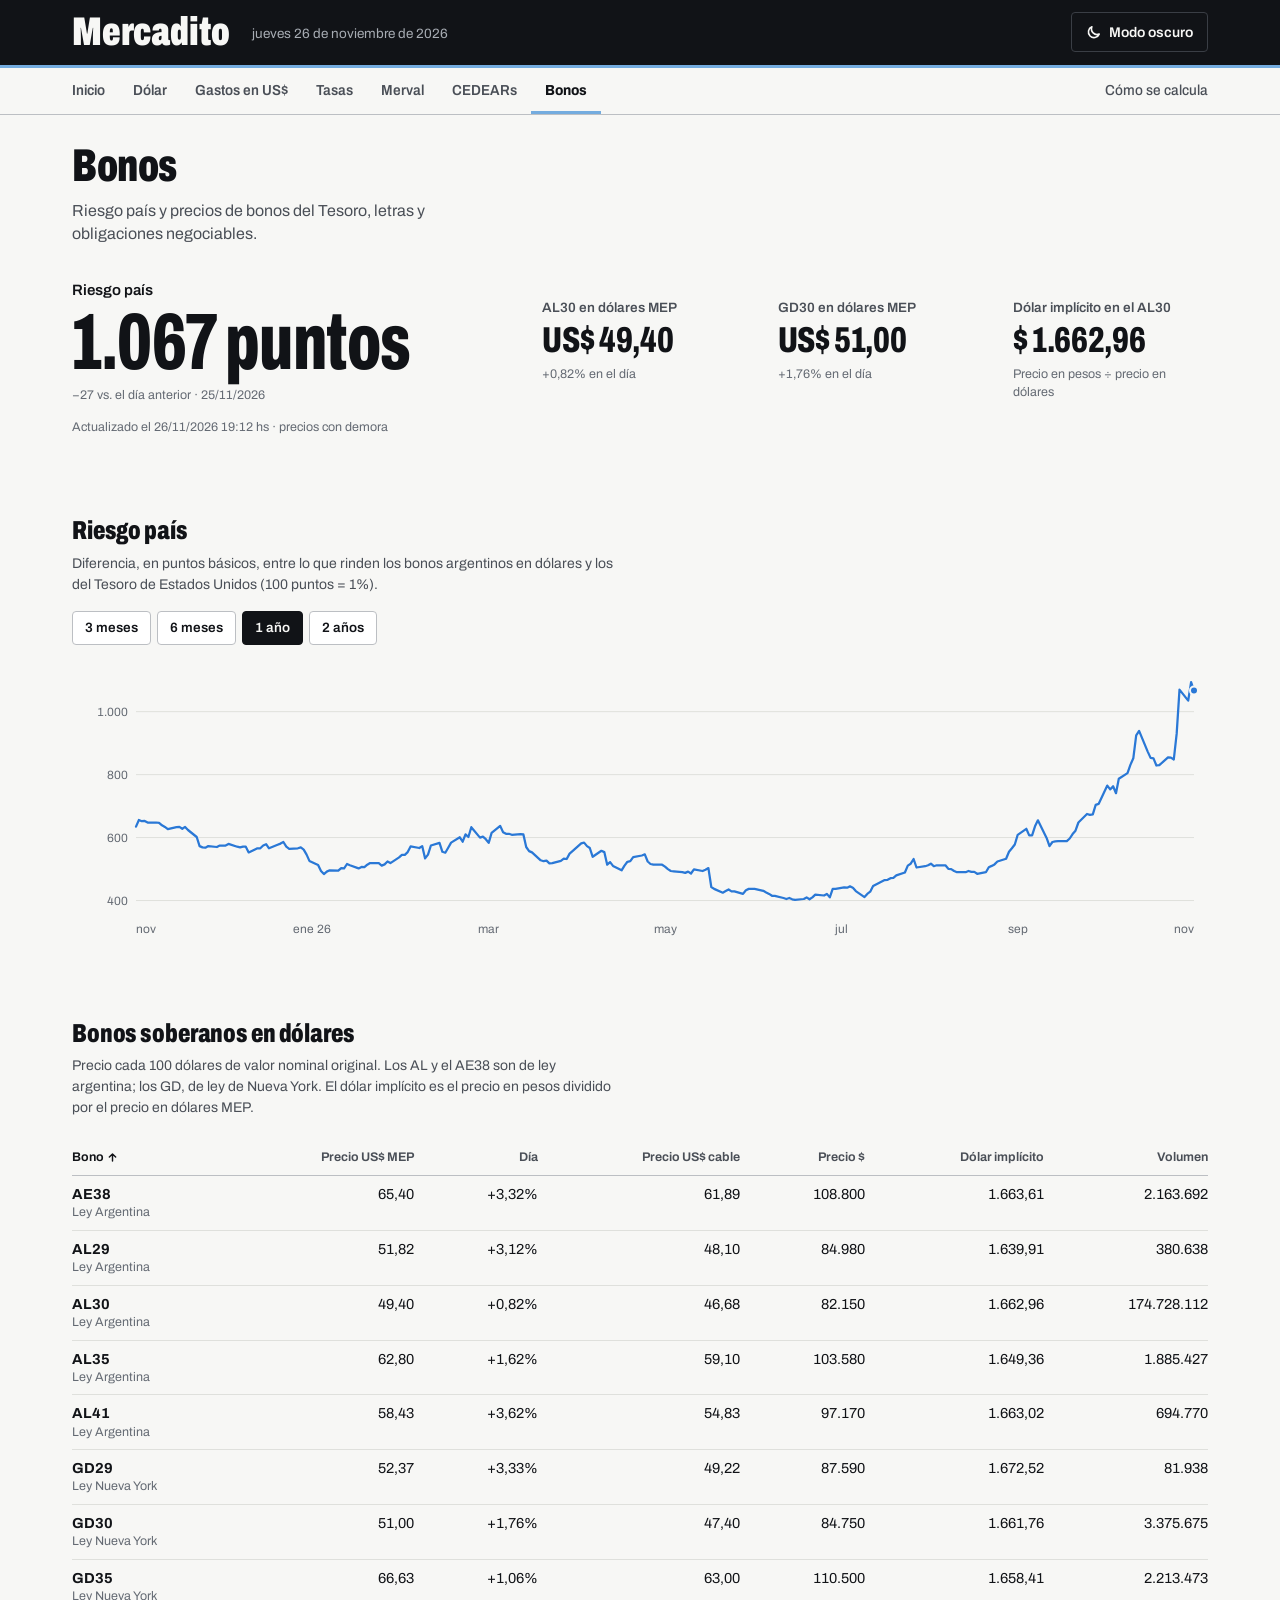
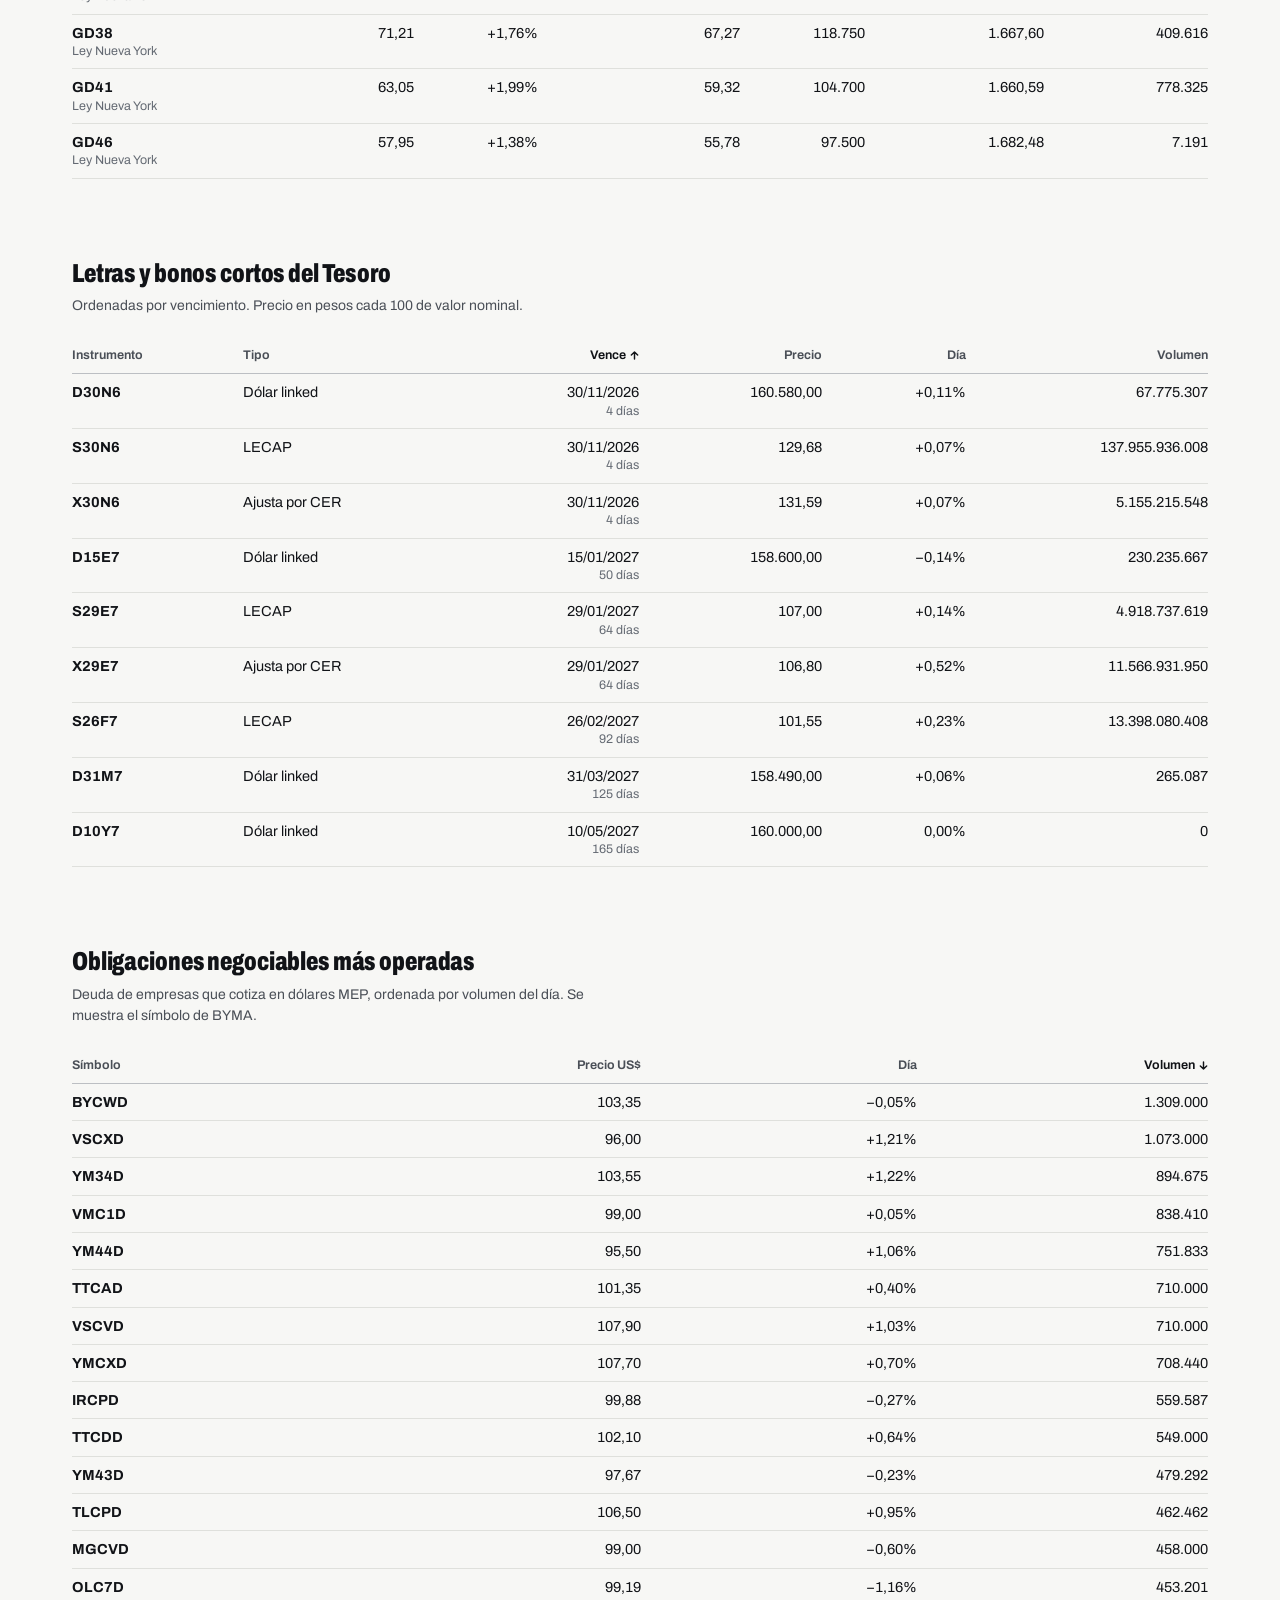
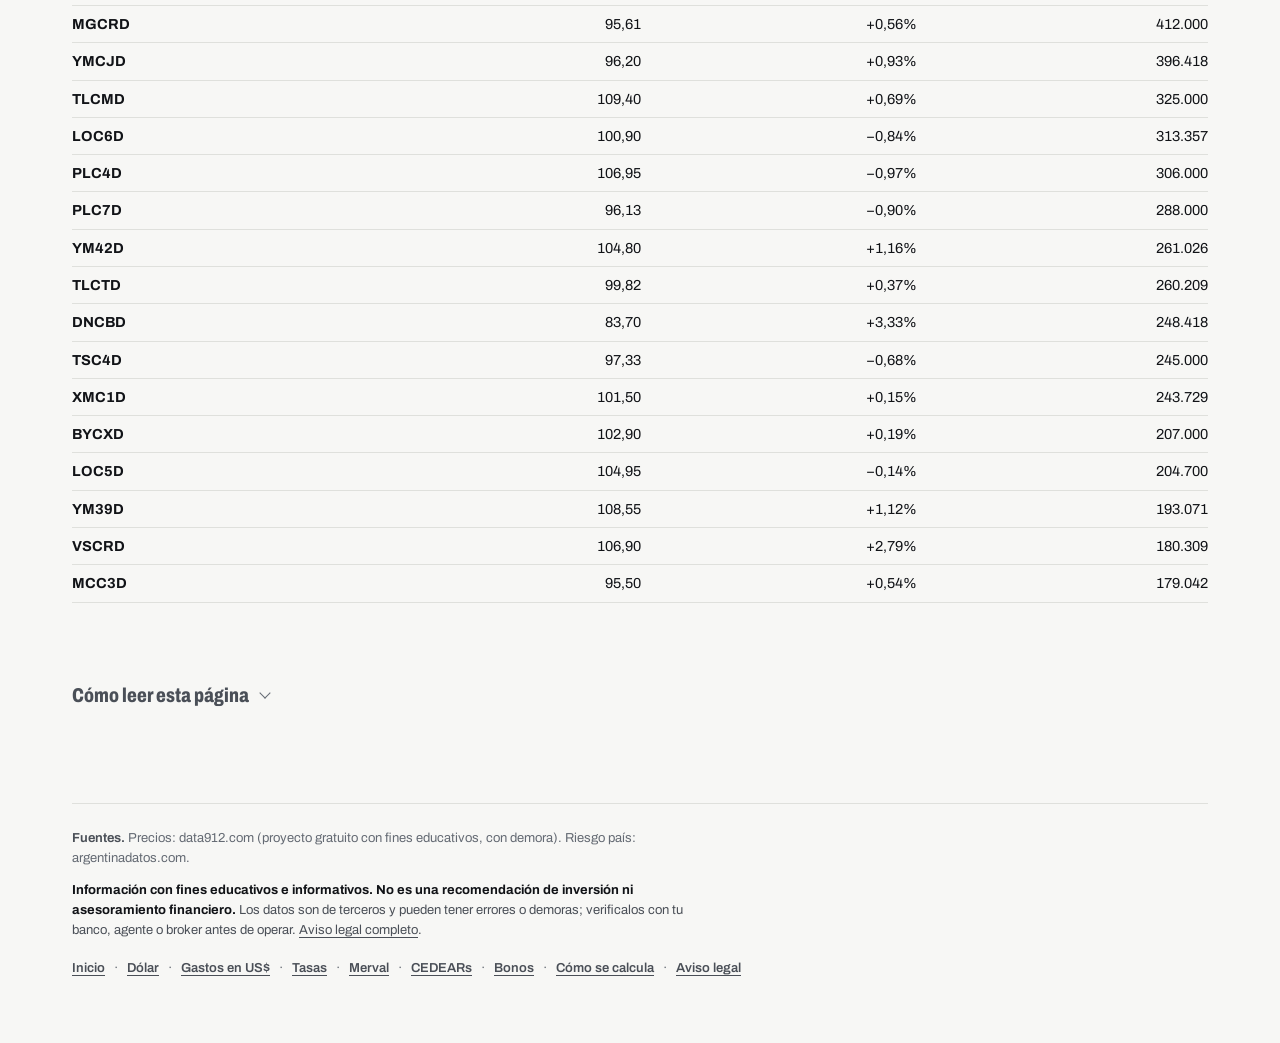
==== commit 2cba83e7: "actualizar datos" ====
--- a/bonos/index.html
+++ b/bonos/index.html
@@ -59,7 +59,7 @@
   <p class="bajada">Riesgo país y precios de bonos del Tesoro, letras y obligaciones negociables.</p>
 </div>
 <section aria-label="Datos principales"><div class="cifras" id="cifras"></div></section>
-<p class="fecha">Actualizado el 26/11/2026 00:43 hs · precios con demora</p>
+<p class="fecha">Actualizado el 26/11/2026 19:12 hs · precios con demora</p>
 
 <section class="bloque" aria-labelledby="t-riesgo" id="bloque-riesgo">
   <h2 id="t-riesgo">Riesgo país</h2>
@@ -137,7 +137,7 @@
 <script>
 
 const M = Mercadito;
-const D = {"sob": [{"t": "AL29", "ley": "Argentina", "d": 50.25, "var": 1.52, "vol": 835628.0, "c": 47.234, "p": 82880.0, "mep": 1649.35}, {"t": "AL30", "ley": "Argentina", "d": 49.0, "var": 3.05, "vol": 316659138.0, "c": 46.16, "p": 81800.0, "mep": 1669.39}, {"t": "AL35", "ley": "Argentina", "d": 61.8, "var": 3.5, "vol": 6192426.0, "c": 57.53, "p": 101800.0, "mep": 1647.25}, {"t": "AE38", "ley": "Argentina", "d": 63.3, "var": 0.83, "vol": 5206236.0, "c": 60.0, "p": 107000.0, "mep": 1690.36}, {"t": "AL41", "ley": "Argentina", "d": 56.39, "var": 0.41, "vol": 2730648.0, "c": 53.31, "p": 95500.0, "mep": 1693.56}, {"t": "GD29", "ley": "Nueva York", "d": 50.68, "var": 0.82, "vol": 195711.0, "c": 47.449, "p": 84330.0, "mep": 1663.97}, {"t": "GD30", "ley": "Nueva York", "d": 50.12, "var": 1.87, "vol": 7248002.0, "c": 47.7, "p": 84130.0, "mep": 1678.57}, {"t": "GD35", "ley": "Nueva York", "d": 65.93, "var": 2.85, "vol": 6776056.0, "c": 61.85, "p": 108850.0, "mep": 1650.99}, {"t": "GD38", "ley": "Nueva York", "d": 69.98, "var": 1.94, "vol": 1414719.0, "c": 66.1, "p": 116700.0, "mep": 1667.62}, {"t": "GD41", "ley": "Nueva York", "d": 61.82, "var": 0.88, "vol": 856430.0, "c": 58.07, "p": 103150.0, "mep": 1668.55}, {"t": "GD46", "ley": "Nueva York", "d": 57.16, "var": 0.74, "vol": 10200.0, "c": 54.1, "p": 96500.0, "mep": 1688.24}], "letras": [{"t": "D30N6", "tipo": "Dólar linked", "vence": "2026-11-30", "dias": 4, "c": 160410.0, "var": 1.07, "vol": 133435894.0}, {"t": "S30N6", "tipo": "LECAP", "vence": "2026-11-30", "dias": 4, "c": 129.584, "var": 0.06, "vol": 147701667688.0}, {"t": "X30N6", "tipo": "Ajusta por CER", "vence": "2026-11-30", "dias": 4, "c": 131.509, "var": 0.06, "vol": 8740782519.0}, {"t": "D15E7", "tipo": "Dólar linked", "vence": "2027-01-15", "dias": 50, "c": 158820.0, "var": 0.3, "vol": 106217599.0}, {"t": "S29E7", "tipo": "LECAP", "vence": "2027-01-29", "dias": 64, "c": 106.85, "var": 0.08, "vol": 47935766385.0}, {"t": "X29E7", "tipo": "Ajusta por CER", "vence": "2027-01-29", "dias": 64, "c": 106.25, "var": 0.09, "vol": 6955452421.0}, {"t": "S26F7", "tipo": "LECAP", "vence": "2027-02-26", "dias": 92, "c": 101.315, "var": 0.04, "vol": 32634013725.0}, {"t": "D31M7", "tipo": "Dólar linked", "vence": "2027-03-31", "dias": 125, "c": 158400.0, "var": 0.51, "vol": 4611841.0}, {"t": "D10Y7", "tipo": "Dólar linked", "vence": "2027-05-10", "dias": 165, "c": 160000.0, "var": 0.0, "vol": 0.0}], "ons": [{"t": "TTCAD", "c": 100.95, "var": 0.95, "vol": 1417000.0}, {"t": "MGCRD", "c": 95.08, "var": -0.74, "vol": 1144000.0}, {"t": "YMCXD", "c": 106.95, "var": 0.38, "vol": 1071123.0}, {"t": "YM44D", "c": 94.5, "var": 0.19, "vol": 1066517.0}, {"t": "VSCXD", "c": 94.85, "var": -0.44, "vol": 998000.0}, {"t": "BYCWD", "c": 103.4, "var": -0.24, "vol": 985000.0}, {"t": "IRCPD", "c": 100.15, "var": -0.45, "vol": 951944.0}, {"t": "YM34D", "c": 102.3, "var": -0.24, "vol": 845017.0}, {"t": "VSCVD", "c": 106.8, "var": -0.33, "vol": 844000.0}, {"t": "YM43D", "c": 97.9, "var": -0.09, "vol": 842347.0}, {"t": "TLCPD", "c": 105.5, "var": 1.25, "vol": 690054.0}, {"t": "TLCTD", "c": 99.45, "var": 0.44, "vol": 601545.0}, {"t": "TTCDD", "c": 101.45, "var": -1.46, "vol": 561000.0}, {"t": "TLCMD", "c": 108.65, "var": 0.0, "vol": 532000.0}, {"t": "DNCAD", "c": 79.5, "var": -1.11, "vol": 525400.0}, {"t": "PLC6D", "c": 104.35, "var": -0.48, "vol": 522451.0}, {"t": "PLC7D", "c": 97.0, "var": 0.2, "vol": 519000.0}, {"t": "YM42D", "c": 103.6, "var": -0.38, "vol": 492211.0}, {"t": "PLC4D", "c": 108.0, "var": 1.89, "vol": 449000.0}, {"t": "PN36D", "c": 102.75, "var": -1.44, "vol": 437470.0}, {"t": "YMCJD", "c": 95.31, "var": -0.72, "vol": 395694.0}, {"t": "YM38D", "c": 104.95, "var": 1.4, "vol": 367847.0}, {"t": "MGCVD", "c": 99.6, "var": -0.6, "vol": 348000.0}, {"t": "BF39D", "c": 103.25, "var": 0.49, "vol": 343402.0}, {"t": "DNCBD", "c": 81.0, "var": -3.46, "vol": 339923.0}, {"t": "OTS2D", "c": 101.9, "var": -0.63, "vol": 335249.0}, {"t": "TTCED", "c": 101.9, "var": -0.05, "vol": 328499.0}, {"t": "MCC3D", "c": 94.99, "var": -2.07, "vol": 305632.0}, {"t": "VMC1D", "c": 98.95, "var": 1.24, "vol": 294574.0}, {"t": "YFCJD", "c": 98.79, "var": -1.21, "vol": 286000.0}], "riesgo": [["2024-11-26", 751], ["2024-11-27", 755], ["2024-11-28", 752], ["2024-11-29", 752], ["2024-11-30", 752], ["2024-12-01", 752], ["2024-12-02", 749], ["2024-12-03", 754], ["2024-12-04", 751], ["2024-12-05", 760], ["2024-12-06", 769], ["2024-12-07", 769], ["2024-12-08", 769], ["2024-12-09", 737], ["2024-12-10", 735], ["2024-12-11", 719], ["2024-12-12", 715], ["2024-12-13", 708], ["2024-12-14", 708], ["2024-12-15", 708], ["2024-12-16", 677], ["2024-12-17", 673], ["2024-12-18", 658], ["2024-12-19", 663], ["2024-12-20", 671], ["2024-12-21", 671], ["2024-12-22", 671], ["2024-12-23", 649], ["2024-12-24", 649], ["2024-12-25", 650], ["2024-12-26", 631], ["2024-12-27", 627], ["2024-12-28", 627], ["2024-12-29", 627], ["2024-12-30", 635], ["2024-12-31", 635], ["2025-01-01", 635], ["2025-01-02", 610], ["2025-01-03", 610], ["2025-01-06", 569], ["2025-01-07", 561], ["2025-01-08", 572], ["2025-01-09", 560], ["2025-01-10", 580], ["2025-01-13", 589], ["2025-01-14", 579], ["2025-01-15", 597], ["2025-01-16", 626], ["2025-01-17", 644], ["2025-01-20", 641], ["2025-01-21", 638], ["2025-01-22", 640], ["2025-01-23", 646], ["2025-01-24", 631], ["2025-01-27", 642], ["2025-01-28", 634], ["2025-01-29", 611], ["2025-01-30", 614], ["2025-01-31", 618], ["2025-02-03", 632], ["2025-02-04", 640], ["2025-02-05", 660], ["2025-02-06", 659], ["2025-02-07", 660], ["2025-02-10", 677], ["2025-02-11", 710], ["2025-02-12", 673], ["2025-02-13", 675], ["2025-02-14", 675], ["2025-02-17", 675], ["2025-02-18", 696], ["2025-02-19", 719], ["2025-02-20", 719], ["2025-02-21", 720], ["2025-02-24", 730], ["2025-02-25", 748], ["2025-02-26", 749], ["2025-02-27", 769], ["2025-02-28", 780], ["2025-03-03", 780], ["2025-03-04", 780], ["2025-03-05", 717], ["2025-03-06", 714], ["2025-03-07", 692], ["2025-03-10", 723], ["2025-03-11", 723], ["2025-03-12", 718], ["2025-03-13", 748], ["2025-03-14", 737], ["2025-03-17", 750], ["2025-03-18", 787], ["2025-03-19", 777], ["2025-03-20", 762], ["2025-03-21", 769], ["2025-03-25", 761], ["2025-03-26", 769], ["2025-03-27", 759], ["2025-03-28", 797], ["2025-03-31", 816], ["2025-04-01", 823], ["2025-04-02", 823], ["2025-04-03", 872], ["2025-04-04", 925], ["2025-04-07", 960], ["2025-04-08", 978], ["2025-04-09", 889], ["2025-04-10", 899], ["2025-04-11", 874], ["2025-04-14", 896], ["2025-04-15", 725], ["2025-04-16", 745], ["2025-04-17", 745], ["2025-04-18", 726], ["2025-04-21", 720], ["2025-04-22", 720], ["2025-04-23", 720], ["2025-04-24", 713], ["2025-04-25", 692], ["2025-04-28", 710], ["2025-04-29", 701], ["2025-04-30", 726], ["2025-05-01", 735], ["2025-05-02", 741], ["2025-05-05", 741], ["2025-05-06", 741], ["2025-05-07", 766], ["2025-05-08", 678], ["2025-05-09", 678], ["2025-05-12", 650], ["2025-05-13", 651], ["2025-05-14", 648], ["2025-05-15", 676], ["2025-05-16", 676], ["2025-05-19", 675], ["2025-05-20", 663], ["2025-05-21", 661], ["2025-05-22", 665], ["2025-05-23", 665], ["2025-05-26", 666], ["2025-05-27", 666], ["2025-05-28", 655], ["2025-05-29", 663], ["2025-06-03", 668], ["2025-06-04", 688], ["2025-06-05", 688], ["2025-06-06", 691], ["2025-06-09", 686], ["2025-06-10", 655], ["2025-06-11", 668], ["2025-06-12", 678], ["2025-06-13", 688], ["2025-06-16", 687], ["2025-06-17", 714], ["2025-06-18", 726], ["2025-06-23", 719], ["2025-06-24", 681], ["2025-06-25", 687], ["2025-06-26", 685], ["2025-06-27", 677], ["2025-06-30", 701], ["2025-07-01", 699], ["2025-07-02", 700], ["2025-07-03", 679], ["2025-07-07", 698], ["2025-07-08", 704], ["2025-07-09", 692], ["2025-07-10", 700], ["2025-07-11", 717], ["2025-07-15", 736], ["2025-07-16", 748], ["2025-07-17", 770], ["2025-07-18", 759], ["2025-07-21", 763], ["2025-07-22", 775], ["2025-07-23", 773], ["2025-07-24", 753], ["2025-07-25", 734], ["2025-07-28", 719], ["2025-07-29", 727], ["2025-07-30", 716], ["2025-07-31", 730], ["2025-08-01", 771], ["2025-08-04", 761], ["2025-08-05", 743], ["2025-08-06", 735], ["2025-08-07", 728], ["2025-08-08", 733], ["2025-08-11", 724], ["2025-08-12", 722], ["2025-08-13", 711], ["2025-08-14", 712], ["2025-08-15", 709], ["2025-08-18", 706], ["2025-08-19", 700], ["2025-08-20", 747], ["2025-08-21", 753], ["2025-08-22", 767], ["2025-08-25", 829], ["2025-08-26", 850], ["2025-08-27", 853], ["2025-08-28", 837], ["2025-08-29", 829], ["2025-09-02", 898], ["2025-09-03", 893], ["2025-09-04", 901], ["2025-09-05", 906], ["2025-09-08", 1108], ["2025-09-09", 1070], ["2025-09-10", 1024], ["2025-09-11", 1047], ["2025-09-12", 1140], ["2025-09-15", 1231], ["2025-09-16", 1167], ["2025-09-17", 1246], ["2025-09-18", 1456], ["2025-09-19", 1456], ["2025-09-22", 1089], ["2025-09-23", 1018], ["2025-09-24", 898], ["2025-09-25", 973], ["2025-09-26", 1060], ["2025-09-27", 1060], ["2025-09-29", 1115], ["2025-09-30", 1222], ["2025-10-01", 1264], ["2025-10-02", 1264], ["2025-10-03", 1165], ["2025-10-06", 1080], ["2025-10-07", 1016], ["2025-10-08", 1074], ["2025-10-09", 1071], ["2025-10-10", 932], ["2025-10-13", 932], ["2025-10-14", 1026], ["2025-10-15", 1004], ["2025-10-16", 1029], ["2025-10-17", 1089], ["2025-10-20", 1048], ["2025-10-21", 1075], ["2025-10-22", 1123], ["2025-10-23", 1081], ["2025-10-24", 1081], ["2025-10-27", 708], ["2025-10-28", 685], ["2025-10-29", 666], ["2025-10-30", 676], ["2025-10-31", 657], ["2025-11-03", 665], ["2025-11-04", 660], ["2025-11-05", 621], ["2025-11-06", 638], ["2025-11-07", 647], ["2025-11-10", 599], ["2025-11-11", 598], ["2025-11-12", 605], ["2025-11-13", 616], ["2025-11-14", 612], ["2025-11-17", 616], ["2025-11-18", 614], ["2025-11-19", 601], ["2025-11-20", 620], ["2025-11-21", 651], ["2025-11-24", 635], ["2025-11-25", 656], ["2025-11-26", 652], ["2025-11-27", 653], ["2025-11-28", 648], ["2025-12-01", 648], ["2025-12-02", 647], ["2025-12-03", 639], ["2025-12-04", 634], ["2025-12-05", 627], ["2025-12-08", 633], ["2025-12-09", 634], ["2025-12-10", 628], ["2025-12-11", 634], ["2025-12-12", 624], ["2025-12-15", 602], ["2025-12-16", 573], ["2025-12-17", 569], ["2025-12-18", 568], ["2025-12-19", 573], ["2025-12-22", 570], ["2025-12-23", 575], ["2025-12-24", 575], ["2025-12-25", 575], ["2025-12-26", 580], ["2025-12-29", 571], ["2025-12-30", 569], ["2025-12-31", 571], ["2026-01-01", 571], ["2026-01-02", 553], ["2026-01-05", 566], ["2026-01-06", 566], ["2026-01-07", 575], ["2026-01-08", 579], ["2026-01-09", 566], ["2026-01-12", 577], ["2026-01-13", 581], ["2026-01-14", 586], ["2026-01-15", 571], ["2026-01-16", 564], ["2026-01-19", 566], ["2026-01-20", 569], ["2026-01-21", 562], ["2026-01-22", 546], ["2026-01-23", 526], ["2026-01-26", 513], ["2026-01-27", 494], ["2026-01-28", 484], ["2026-01-29", 492], ["2026-01-30", 496], ["2026-02-02", 495], ["2026-02-03", 503], ["2026-02-04", 502], ["2026-02-05", 516], ["2026-02-06", 512], ["2026-02-09", 502], ["2026-02-10", 507], ["2026-02-11", 506], ["2026-02-12", 514], ["2026-02-13", 519], ["2026-02-16", 519], ["2026-02-17", 511], ["2026-02-18", 515], ["2026-02-19", 524], ["2026-02-20", 519], ["2026-02-23", 537], ["2026-02-24", 545], ["2026-02-25", 545], ["2026-02-26", 554], ["2026-02-27", 572], ["2026-03-02", 567], ["2026-03-03", 573], ["2026-03-04", 534], ["2026-03-05", 546], ["2026-03-06", 575], ["2026-03-09", 583], ["2026-03-10", 555], ["2026-03-11", 552], ["2026-03-12", 568], ["2026-03-13", 584], ["2026-03-16", 601], ["2026-03-17", 587], ["2026-03-18", 610], ["2026-03-19", 602], ["2026-03-20", 633], ["2026-03-23", 600], ["2026-03-24", 603], ["2026-03-25", 595], ["2026-03-26", 583], ["2026-03-27", 615], ["2026-03-30", 637], ["2026-03-31", 617], ["2026-04-01", 612], ["2026-04-02", 612], ["2026-04-03", 609], ["2026-04-06", 611], ["2026-04-07", 610], ["2026-04-08", 570], ["2026-04-09", 557], ["2026-04-10", 553], ["2026-04-13", 528], ["2026-04-14", 525], ["2026-04-15", 527], ["2026-04-16", 518], ["2026-04-17", 519], ["2026-04-20", 526], ["2026-04-21", 533], ["2026-04-22", 532], ["2026-04-23", 549], ["2026-04-24", 557], ["2026-04-27", 582], ["2026-04-28", 584], ["2026-04-29", 573], ["2026-04-30", 567], ["2026-05-01", 539], ["2026-05-04", 558], ["2026-05-05", 554], ["2026-05-06", 514], ["2026-05-07", 522], ["2026-05-08", 510], ["2026-05-11", 496], ["2026-05-12", 511], ["2026-05-13", 523], ["2026-05-14", 525], ["2026-05-15", 538], ["2026-05-18", 543], ["2026-05-19", 547], ["2026-05-20", 524], ["2026-05-21", 516], ["2026-05-22", 514], ["2026-05-25", 514], ["2026-05-26", 508], ["2026-05-27", 500], ["2026-05-28", 494], ["2026-05-29", 493], ["2026-06-01", 490], ["2026-06-02", 488], ["2026-06-03", 492], ["2026-06-04", 486], ["2026-06-05", 499], ["2026-06-08", 494], ["2026-06-09", 498], ["2026-06-10", 503], ["2026-06-11", 443], ["2026-06-12", 437], ["2026-06-15", 425], ["2026-06-16", 430], ["2026-06-17", 435], ["2026-06-18", 429], ["2026-06-19", 429], ["2026-06-22", 421], ["2026-06-23", 433], ["2026-06-24", 437], ["2026-06-25", 437], ["2026-06-26", 437], ["2026-06-29", 431], ["2026-06-30", 426], ["2026-07-01", 421], ["2026-07-02", 415], ["2026-07-03", 415], ["2026-07-06", 408], ["2026-07-07", 405], ["2026-07-08", 408], ["2026-07-09", 404], ["2026-07-10", 402], ["2026-07-13", 405], ["2026-07-14", 410], ["2026-07-15", 404], ["2026-07-16", 410], ["2026-07-17", 419], ["2026-07-20", 416], ["2026-07-21", 421], ["2026-07-22", 410], ["2026-07-23", 437], ["2026-07-24", 437], ["2026-07-27", 442], ["2026-07-28", 441], ["2026-07-29", 445], ["2026-07-30", 441], ["2026-07-31", 430], ["2026-08-03", 411], ["2026-08-04", 421], ["2026-08-05", 428], ["2026-08-06", 446], ["2026-08-07", 451], ["2026-08-10", 465], ["2026-08-11", 466], ["2026-08-12", 471], ["2026-08-13", 472], ["2026-08-14", 480], ["2026-08-17", 489], ["2026-08-18", 511], ["2026-08-19", 517], ["2026-08-20", 532], ["2026-08-21", 505], ["2026-08-24", 509], ["2026-08-25", 512], ["2026-08-26", 517], ["2026-08-27", 509], ["2026-08-28", 512], ["2026-08-31", 512], ["2026-09-01", 501], ["2026-09-02", 500], ["2026-09-03", 494], ["2026-09-04", 490], ["2026-09-07", 490], ["2026-09-08", 494], ["2026-09-09", 491], ["2026-09-10", 491], ["2026-09-11", 485], ["2026-09-14", 490], ["2026-09-15", 506], ["2026-09-16", 510], ["2026-09-17", 515], ["2026-09-18", 524], ["2026-09-21", 533], ["2026-09-22", 555], ["2026-09-23", 566], ["2026-09-24", 578], ["2026-09-25", 609], ["2026-09-28", 628], ["2026-09-29", 607], ["2026-09-30", 607], ["2026-10-01", 636], ["2026-10-02", 655], ["2026-10-05", 599], ["2026-10-06", 573], ["2026-10-07", 586], ["2026-10-08", 588], ["2026-10-09", 589], ["2026-10-12", 589], ["2026-10-13", 597], ["2026-10-14", 611], ["2026-10-15", 622], ["2026-10-16", 648], ["2026-10-19", 675], ["2026-10-20", 672], ["2026-10-21", 674], ["2026-10-22", 704], ["2026-10-23", 707], ["2026-10-26", 765], ["2026-10-27", 753], ["2026-10-28", 763], ["2026-10-29", 741], ["2026-10-30", 787], ["2026-11-02", 805], ["2026-11-03", 831], ["2026-11-04", 852], ["2026-11-05", 925], ["2026-11-06", 939], ["2026-11-09", 873], ["2026-11-10", 853], ["2026-11-11", 852], ["2026-11-12", 829], ["2026-11-13", 830], ["2026-11-16", 855], ["2026-11-17", 854], ["2026-11-18", 848], ["2026-11-19", 931], ["2026-11-20", 1070], ["2026-11-23", 1035], ["2026-11-24", 1094]]};
+const D = {"sob": [{"t": "AL29", "ley": "Argentina", "d": 51.82, "var": 3.12, "vol": 380638.0, "c": 48.1, "p": 84980.0, "mep": 1639.91}, {"t": "AL30", "ley": "Argentina", "d": 49.4, "var": 0.82, "vol": 174728112.0, "c": 46.68, "p": 82150.0, "mep": 1662.96}, {"t": "AL35", "ley": "Argentina", "d": 62.8, "var": 1.62, "vol": 1885427.0, "c": 59.1, "p": 103580.0, "mep": 1649.36}, {"t": "AE38", "ley": "Argentina", "d": 65.4, "var": 3.32, "vol": 2163692.0, "c": 61.89, "p": 108800.0, "mep": 1663.61}, {"t": "AL41", "ley": "Argentina", "d": 58.43, "var": 3.62, "vol": 694770.0, "c": 54.83, "p": 97170.0, "mep": 1663.02}, {"t": "GD29", "ley": "Nueva York", "d": 52.37, "var": 3.33, "vol": 81938.0, "c": 49.224, "p": 87590.0, "mep": 1672.52}, {"t": "GD30", "ley": "Nueva York", "d": 51.0, "var": 1.76, "vol": 3375675.0, "c": 47.4, "p": 84750.0, "mep": 1661.76}, {"t": "GD35", "ley": "Nueva York", "d": 66.63, "var": 1.06, "vol": 2213473.0, "c": 63.0, "p": 110500.0, "mep": 1658.41}, {"t": "GD38", "ley": "Nueva York", "d": 71.21, "var": 1.76, "vol": 409616.0, "c": 67.27, "p": 118750.0, "mep": 1667.6}, {"t": "GD41", "ley": "Nueva York", "d": 63.05, "var": 1.99, "vol": 778325.0, "c": 59.32, "p": 104700.0, "mep": 1660.59}, {"t": "GD46", "ley": "Nueva York", "d": 57.95, "var": 1.38, "vol": 7191.0, "c": 55.78, "p": 97500.0, "mep": 1682.48}], "letras": [{"t": "D30N6", "tipo": "Dólar linked", "vence": "2026-11-30", "dias": 4, "c": 160580.0, "var": 0.11, "vol": 67775307.0}, {"t": "S30N6", "tipo": "LECAP", "vence": "2026-11-30", "dias": 4, "c": 129.675, "var": 0.07, "vol": 137955936008.0}, {"t": "X30N6", "tipo": "Ajusta por CER", "vence": "2026-11-30", "dias": 4, "c": 131.595, "var": 0.07, "vol": 5155215548.0}, {"t": "D15E7", "tipo": "Dólar linked", "vence": "2027-01-15", "dias": 50, "c": 158600.0, "var": -0.14, "vol": 230235667.0}, {"t": "S29E7", "tipo": "LECAP", "vence": "2027-01-29", "dias": 64, "c": 107.0, "var": 0.14, "vol": 4918737619.0}, {"t": "X29E7", "tipo": "Ajusta por CER", "vence": "2027-01-29", "dias": 64, "c": 106.8, "var": 0.52, "vol": 11566931950.0}, {"t": "S26F7", "tipo": "LECAP", "vence": "2027-02-26", "dias": 92, "c": 101.55, "var": 0.23, "vol": 13398080408.0}, {"t": "D31M7", "tipo": "Dólar linked", "vence": "2027-03-31", "dias": 125, "c": 158490.0, "var": 0.06, "vol": 265087.0}, {"t": "D10Y7", "tipo": "Dólar linked", "vence": "2027-05-10", "dias": 165, "c": 160000.0, "var": 0.0, "vol": 0.0}], "ons": [{"t": "BYCWD", "c": 103.35, "var": -0.05, "vol": 1309000.0}, {"t": "VSCXD", "c": 96.0, "var": 1.21, "vol": 1073000.0}, {"t": "YM34D", "c": 103.55, "var": 1.22, "vol": 894675.0}, {"t": "VMC1D", "c": 99.0, "var": 0.05, "vol": 838410.0}, {"t": "YM44D", "c": 95.5, "var": 1.06, "vol": 751833.0}, {"t": "TTCAD", "c": 101.35, "var": 0.4, "vol": 710000.0}, {"t": "VSCVD", "c": 107.9, "var": 1.03, "vol": 710000.0}, {"t": "YMCXD", "c": 107.7, "var": 0.7, "vol": 708440.0}, {"t": "IRCPD", "c": 99.88, "var": -0.27, "vol": 559587.0}, {"t": "TTCDD", "c": 102.1, "var": 0.64, "vol": 549000.0}, {"t": "YM43D", "c": 97.67, "var": -0.23, "vol": 479292.0}, {"t": "TLCPD", "c": 106.5, "var": 0.95, "vol": 462462.0}, {"t": "MGCVD", "c": 99.0, "var": -0.6, "vol": 458000.0}, {"t": "OLC7D", "c": 99.19, "var": -1.16, "vol": 453201.0}, {"t": "MGCRD", "c": 95.61, "var": 0.56, "vol": 412000.0}, {"t": "YMCJD", "c": 96.2, "var": 0.93, "vol": 396418.0}, {"t": "TLCMD", "c": 109.4, "var": 0.69, "vol": 325000.0}, {"t": "LOC6D", "c": 100.9, "var": -0.84, "vol": 313357.0}, {"t": "PLC4D", "c": 106.95, "var": -0.97, "vol": 306000.0}, {"t": "PLC7D", "c": 96.13, "var": -0.9, "vol": 288000.0}, {"t": "YM42D", "c": 104.8, "var": 1.16, "vol": 261026.0}, {"t": "TLCTD", "c": 99.82, "var": 0.37, "vol": 260209.0}, {"t": "DNCBD", "c": 83.7, "var": 3.33, "vol": 248418.0}, {"t": "TSC4D", "c": 97.33, "var": -0.68, "vol": 245000.0}, {"t": "XMC1D", "c": 101.5, "var": 0.15, "vol": 243729.0}, {"t": "BYCXD", "c": 102.9, "var": 0.19, "vol": 207000.0}, {"t": "LOC5D", "c": 104.95, "var": -0.14, "vol": 204700.0}, {"t": "YM39D", "c": 108.55, "var": 1.12, "vol": 193071.0}, {"t": "VSCRD", "c": 106.9, "var": 2.79, "vol": 180309.0}, {"t": "MCC3D", "c": 95.5, "var": 0.54, "vol": 179042.0}], "riesgo": [["2024-11-26", 751], ["2024-11-27", 755], ["2024-11-28", 752], ["2024-11-29", 752], ["2024-11-30", 752], ["2024-12-01", 752], ["2024-12-02", 749], ["2024-12-03", 754], ["2024-12-04", 751], ["2024-12-05", 760], ["2024-12-06", 769], ["2024-12-07", 769], ["2024-12-08", 769], ["2024-12-09", 737], ["2024-12-10", 735], ["2024-12-11", 719], ["2024-12-12", 715], ["2024-12-13", 708], ["2024-12-14", 708], ["2024-12-15", 708], ["2024-12-16", 677], ["2024-12-17", 673], ["2024-12-18", 658], ["2024-12-19", 663], ["2024-12-20", 671], ["2024-12-21", 671], ["2024-12-22", 671], ["2024-12-23", 649], ["2024-12-24", 649], ["2024-12-25", 650], ["2024-12-26", 631], ["2024-12-27", 627], ["2024-12-28", 627], ["2024-12-29", 627], ["2024-12-30", 635], ["2024-12-31", 635], ["2025-01-01", 635], ["2025-01-02", 610], ["2025-01-03", 610], ["2025-01-06", 569], ["2025-01-07", 561], ["2025-01-08", 572], ["2025-01-09", 560], ["2025-01-10", 580], ["2025-01-13", 589], ["2025-01-14", 579], ["2025-01-15", 597], ["2025-01-16", 626], ["2025-01-17", 644], ["2025-01-20", 641], ["2025-01-21", 638], ["2025-01-22", 640], ["2025-01-23", 646], ["2025-01-24", 631], ["2025-01-27", 642], ["2025-01-28", 634], ["2025-01-29", 611], ["2025-01-30", 614], ["2025-01-31", 618], ["2025-02-03", 632], ["2025-02-04", 640], ["2025-02-05", 660], ["2025-02-06", 659], ["2025-02-07", 660], ["2025-02-10", 677], ["2025-02-11", 710], ["2025-02-12", 673], ["2025-02-13", 675], ["2025-02-14", 675], ["2025-02-17", 675], ["2025-02-18", 696], ["2025-02-19", 719], ["2025-02-20", 719], ["2025-02-21", 720], ["2025-02-24", 730], ["2025-02-25", 748], ["2025-02-26", 749], ["2025-02-27", 769], ["2025-02-28", 780], ["2025-03-03", 780], ["2025-03-04", 780], ["2025-03-05", 717], ["2025-03-06", 714], ["2025-03-07", 692], ["2025-03-10", 723], ["2025-03-11", 723], ["2025-03-12", 718], ["2025-03-13", 748], ["2025-03-14", 737], ["2025-03-17", 750], ["2025-03-18", 787], ["2025-03-19", 777], ["2025-03-20", 762], ["2025-03-21", 769], ["2025-03-25", 761], ["2025-03-26", 769], ["2025-03-27", 759], ["2025-03-28", 797], ["2025-03-31", 816], ["2025-04-01", 823], ["2025-04-02", 823], ["2025-04-03", 872], ["2025-04-04", 925], ["2025-04-07", 960], ["2025-04-08", 978], ["2025-04-09", 889], ["2025-04-10", 899], ["2025-04-11", 874], ["2025-04-14", 896], ["2025-04-15", 725], ["2025-04-16", 745], ["2025-04-17", 745], ["2025-04-18", 726], ["2025-04-21", 720], ["2025-04-22", 720], ["2025-04-23", 720], ["2025-04-24", 713], ["2025-04-25", 692], ["2025-04-28", 710], ["2025-04-29", 701], ["2025-04-30", 726], ["2025-05-01", 735], ["2025-05-02", 741], ["2025-05-05", 741], ["2025-05-06", 741], ["2025-05-07", 766], ["2025-05-08", 678], ["2025-05-09", 678], ["2025-05-12", 650], ["2025-05-13", 651], ["2025-05-14", 648], ["2025-05-15", 676], ["2025-05-16", 676], ["2025-05-19", 675], ["2025-05-20", 663], ["2025-05-21", 661], ["2025-05-22", 665], ["2025-05-23", 665], ["2025-05-26", 666], ["2025-05-27", 666], ["2025-05-28", 655], ["2025-05-29", 663], ["2025-06-03", 668], ["2025-06-04", 688], ["2025-06-05", 688], ["2025-06-06", 691], ["2025-06-09", 686], ["2025-06-10", 655], ["2025-06-11", 668], ["2025-06-12", 678], ["2025-06-13", 688], ["2025-06-16", 687], ["2025-06-17", 714], ["2025-06-18", 726], ["2025-06-23", 719], ["2025-06-24", 681], ["2025-06-25", 687], ["2025-06-26", 685], ["2025-06-27", 677], ["2025-06-30", 701], ["2025-07-01", 699], ["2025-07-02", 700], ["2025-07-03", 679], ["2025-07-07", 698], ["2025-07-08", 704], ["2025-07-09", 692], ["2025-07-10", 700], ["2025-07-11", 717], ["2025-07-15", 736], ["2025-07-16", 748], ["2025-07-17", 770], ["2025-07-18", 759], ["2025-07-21", 763], ["2025-07-22", 775], ["2025-07-23", 773], ["2025-07-24", 753], ["2025-07-25", 734], ["2025-07-28", 719], ["2025-07-29", 727], ["2025-07-30", 716], ["2025-07-31", 730], ["2025-08-01", 771], ["2025-08-04", 761], ["2025-08-05", 743], ["2025-08-06", 735], ["2025-08-07", 728], ["2025-08-08", 733], ["2025-08-11", 724], ["2025-08-12", 722], ["2025-08-13", 711], ["2025-08-14", 712], ["2025-08-15", 709], ["2025-08-18", 706], ["2025-08-19", 700], ["2025-08-20", 747], ["2025-08-21", 753], ["2025-08-22", 767], ["2025-08-25", 829], ["2025-08-26", 850], ["2025-08-27", 853], ["2025-08-28", 837], ["2025-08-29", 829], ["2025-09-02", 898], ["2025-09-03", 893], ["2025-09-04", 901], ["2025-09-05", 906], ["2025-09-08", 1108], ["2025-09-09", 1070], ["2025-09-10", 1024], ["2025-09-11", 1047], ["2025-09-12", 1140], ["2025-09-15", 1231], ["2025-09-16", 1167], ["2025-09-17", 1246], ["2025-09-18", 1456], ["2025-09-19", 1456], ["2025-09-22", 1089], ["2025-09-23", 1018], ["2025-09-24", 898], ["2025-09-25", 973], ["2025-09-26", 1060], ["2025-09-27", 1060], ["2025-09-29", 1115], ["2025-09-30", 1222], ["2025-10-01", 1264], ["2025-10-02", 1264], ["2025-10-03", 1165], ["2025-10-06", 1080], ["2025-10-07", 1016], ["2025-10-08", 1074], ["2025-10-09", 1071], ["2025-10-10", 932], ["2025-10-13", 932], ["2025-10-14", 1026], ["2025-10-15", 1004], ["2025-10-16", 1029], ["2025-10-17", 1089], ["2025-10-20", 1048], ["2025-10-21", 1075], ["2025-10-22", 1123], ["2025-10-23", 1081], ["2025-10-24", 1081], ["2025-10-27", 708], ["2025-10-28", 685], ["2025-10-29", 666], ["2025-10-30", 676], ["2025-10-31", 657], ["2025-11-03", 665], ["2025-11-04", 660], ["2025-11-05", 621], ["2025-11-06", 638], ["2025-11-07", 647], ["2025-11-10", 599], ["2025-11-11", 598], ["2025-11-12", 605], ["2025-11-13", 616], ["2025-11-14", 612], ["2025-11-17", 616], ["2025-11-18", 614], ["2025-11-19", 601], ["2025-11-20", 620], ["2025-11-21", 651], ["2025-11-24", 635], ["2025-11-25", 656], ["2025-11-26", 652], ["2025-11-27", 653], ["2025-11-28", 648], ["2025-12-01", 648], ["2025-12-02", 647], ["2025-12-03", 639], ["2025-12-04", 634], ["2025-12-05", 627], ["2025-12-08", 633], ["2025-12-09", 634], ["2025-12-10", 628], ["2025-12-11", 634], ["2025-12-12", 624], ["2025-12-15", 602], ["2025-12-16", 573], ["2025-12-17", 569], ["2025-12-18", 568], ["2025-12-19", 573], ["2025-12-22", 570], ["2025-12-23", 575], ["2025-12-24", 575], ["2025-12-25", 575], ["2025-12-26", 580], ["2025-12-29", 571], ["2025-12-30", 569], ["2025-12-31", 571], ["2026-01-01", 571], ["2026-01-02", 553], ["2026-01-05", 566], ["2026-01-06", 566], ["2026-01-07", 575], ["2026-01-08", 579], ["2026-01-09", 566], ["2026-01-12", 577], ["2026-01-13", 581], ["2026-01-14", 586], ["2026-01-15", 571], ["2026-01-16", 564], ["2026-01-19", 566], ["2026-01-20", 569], ["2026-01-21", 562], ["2026-01-22", 546], ["2026-01-23", 526], ["2026-01-26", 513], ["2026-01-27", 494], ["2026-01-28", 484], ["2026-01-29", 492], ["2026-01-30", 496], ["2026-02-02", 495], ["2026-02-03", 503], ["2026-02-04", 502], ["2026-02-05", 516], ["2026-02-06", 512], ["2026-02-09", 502], ["2026-02-10", 507], ["2026-02-11", 506], ["2026-02-12", 514], ["2026-02-13", 519], ["2026-02-16", 519], ["2026-02-17", 511], ["2026-02-18", 515], ["2026-02-19", 524], ["2026-02-20", 519], ["2026-02-23", 537], ["2026-02-24", 545], ["2026-02-25", 545], ["2026-02-26", 554], ["2026-02-27", 572], ["2026-03-02", 567], ["2026-03-03", 573], ["2026-03-04", 534], ["2026-03-05", 546], ["2026-03-06", 575], ["2026-03-09", 583], ["2026-03-10", 555], ["2026-03-11", 552], ["2026-03-12", 568], ["2026-03-13", 584], ["2026-03-16", 601], ["2026-03-17", 587], ["2026-03-18", 610], ["2026-03-19", 602], ["2026-03-20", 633], ["2026-03-23", 600], ["2026-03-24", 603], ["2026-03-25", 595], ["2026-03-26", 583], ["2026-03-27", 615], ["2026-03-30", 637], ["2026-03-31", 617], ["2026-04-01", 612], ["2026-04-02", 612], ["2026-04-03", 609], ["2026-04-06", 611], ["2026-04-07", 610], ["2026-04-08", 570], ["2026-04-09", 557], ["2026-04-10", 553], ["2026-04-13", 528], ["2026-04-14", 525], ["2026-04-15", 527], ["2026-04-16", 518], ["2026-04-17", 519], ["2026-04-20", 526], ["2026-04-21", 533], ["2026-04-22", 532], ["2026-04-23", 549], ["2026-04-24", 557], ["2026-04-27", 582], ["2026-04-28", 584], ["2026-04-29", 573], ["2026-04-30", 567], ["2026-05-01", 539], ["2026-05-04", 558], ["2026-05-05", 554], ["2026-05-06", 514], ["2026-05-07", 522], ["2026-05-08", 510], ["2026-05-11", 496], ["2026-05-12", 511], ["2026-05-13", 523], ["2026-05-14", 525], ["2026-05-15", 538], ["2026-05-18", 543], ["2026-05-19", 547], ["2026-05-20", 524], ["2026-05-21", 516], ["2026-05-22", 514], ["2026-05-25", 514], ["2026-05-26", 508], ["2026-05-27", 500], ["2026-05-28", 494], ["2026-05-29", 493], ["2026-06-01", 490], ["2026-06-02", 488], ["2026-06-03", 492], ["2026-06-04", 486], ["2026-06-05", 499], ["2026-06-08", 494], ["2026-06-09", 498], ["2026-06-10", 503], ["2026-06-11", 443], ["2026-06-12", 437], ["2026-06-15", 425], ["2026-06-16", 430], ["2026-06-17", 435], ["2026-06-18", 429], ["2026-06-19", 429], ["2026-06-22", 421], ["2026-06-23", 433], ["2026-06-24", 437], ["2026-06-25", 437], ["2026-06-26", 437], ["2026-06-29", 431], ["2026-06-30", 426], ["2026-07-01", 421], ["2026-07-02", 415], ["2026-07-03", 415], ["2026-07-06", 408], ["2026-07-07", 405], ["2026-07-08", 408], ["2026-07-09", 404], ["2026-07-10", 402], ["2026-07-13", 405], ["2026-07-14", 410], ["2026-07-15", 404], ["2026-07-16", 410], ["2026-07-17", 419], ["2026-07-20", 416], ["2026-07-21", 421], ["2026-07-22", 410], ["2026-07-23", 437], ["2026-07-24", 437], ["2026-07-27", 442], ["2026-07-28", 441], ["2026-07-29", 445], ["2026-07-30", 441], ["2026-07-31", 430], ["2026-08-03", 411], ["2026-08-04", 421], ["2026-08-05", 428], ["2026-08-06", 446], ["2026-08-07", 451], ["2026-08-10", 465], ["2026-08-11", 466], ["2026-08-12", 471], ["2026-08-13", 472], ["2026-08-14", 480], ["2026-08-17", 489], ["2026-08-18", 511], ["2026-08-19", 517], ["2026-08-20", 532], ["2026-08-21", 505], ["2026-08-24", 509], ["2026-08-25", 512], ["2026-08-26", 517], ["2026-08-27", 509], ["2026-08-28", 512], ["2026-08-31", 512], ["2026-09-01", 501], ["2026-09-02", 500], ["2026-09-03", 494], ["2026-09-04", 490], ["2026-09-07", 490], ["2026-09-08", 494], ["2026-09-09", 491], ["2026-09-10", 491], ["2026-09-11", 485], ["2026-09-14", 490], ["2026-09-15", 506], ["2026-09-16", 510], ["2026-09-17", 515], ["2026-09-18", 524], ["2026-09-21", 533], ["2026-09-22", 555], ["2026-09-23", 566], ["2026-09-24", 578], ["2026-09-25", 609], ["2026-09-28", 628], ["2026-09-29", 607], ["2026-09-30", 607], ["2026-10-01", 636], ["2026-10-02", 655], ["2026-10-05", 599], ["2026-10-06", 573], ["2026-10-07", 586], ["2026-10-08", 588], ["2026-10-09", 589], ["2026-10-12", 589], ["2026-10-13", 597], ["2026-10-14", 611], ["2026-10-15", 622], ["2026-10-16", 648], ["2026-10-19", 675], ["2026-10-20", 672], ["2026-10-21", 674], ["2026-10-22", 704], ["2026-10-23", 707], ["2026-10-26", 765], ["2026-10-27", 753], ["2026-10-28", 763], ["2026-10-29", 741], ["2026-10-30", 787], ["2026-11-02", 805], ["2026-11-03", 831], ["2026-11-04", 852], ["2026-11-05", 925], ["2026-11-06", 939], ["2026-11-09", 873], ["2026-11-10", 853], ["2026-11-11", 852], ["2026-11-12", 829], ["2026-11-13", 830], ["2026-11-16", 855], ["2026-11-17", 854], ["2026-11-18", 848], ["2026-11-19", 931], ["2026-11-20", 1070], ["2026-11-23", 1035], ["2026-11-24", 1094], ["2026-11-25", 1067]]};
 const $ = id => document.getElementById(id);
 const celda = (v, dec, signo) => "<td class='der num'>" + (v === null || v === undefined ? "—" : signo ? M.pct(v, dec) : M.num(v, dec)) + "</td>";
 const por = Object.fromEntries(D.sob.map(s => [s.t, s]));
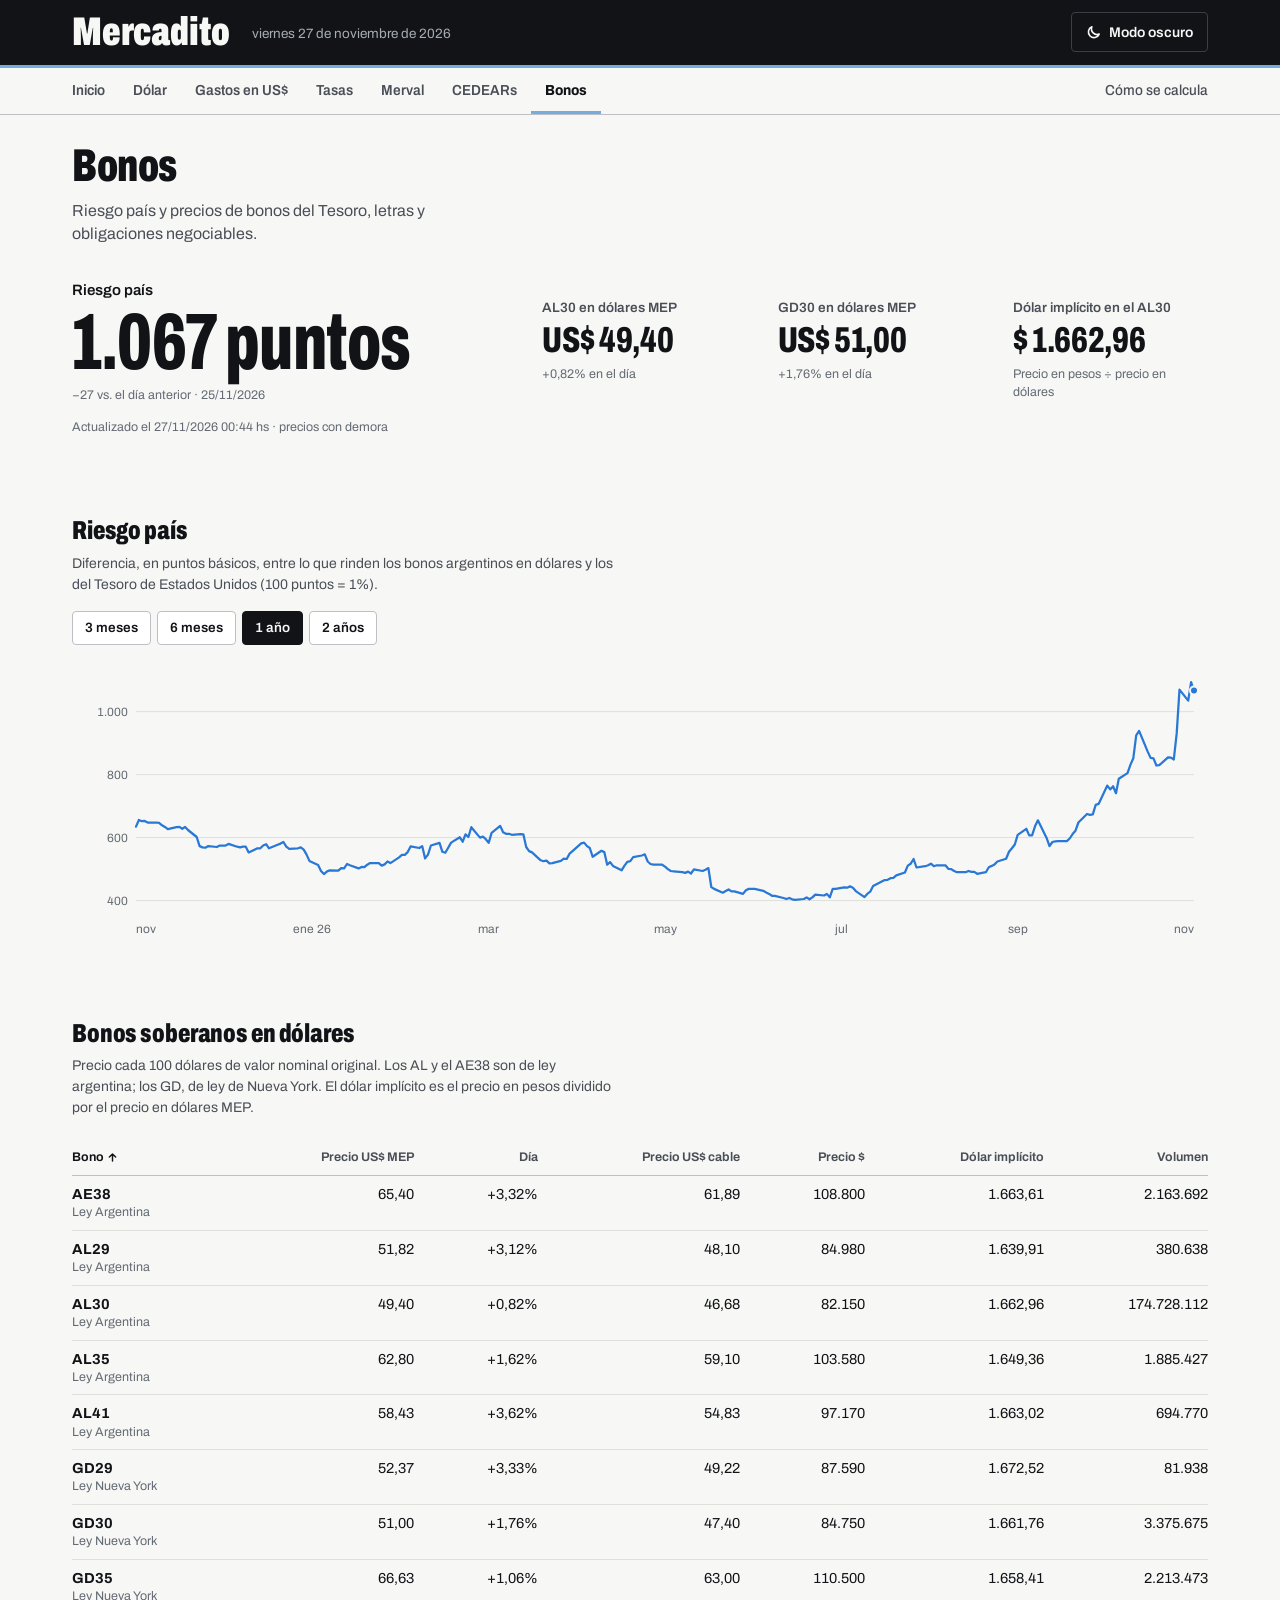
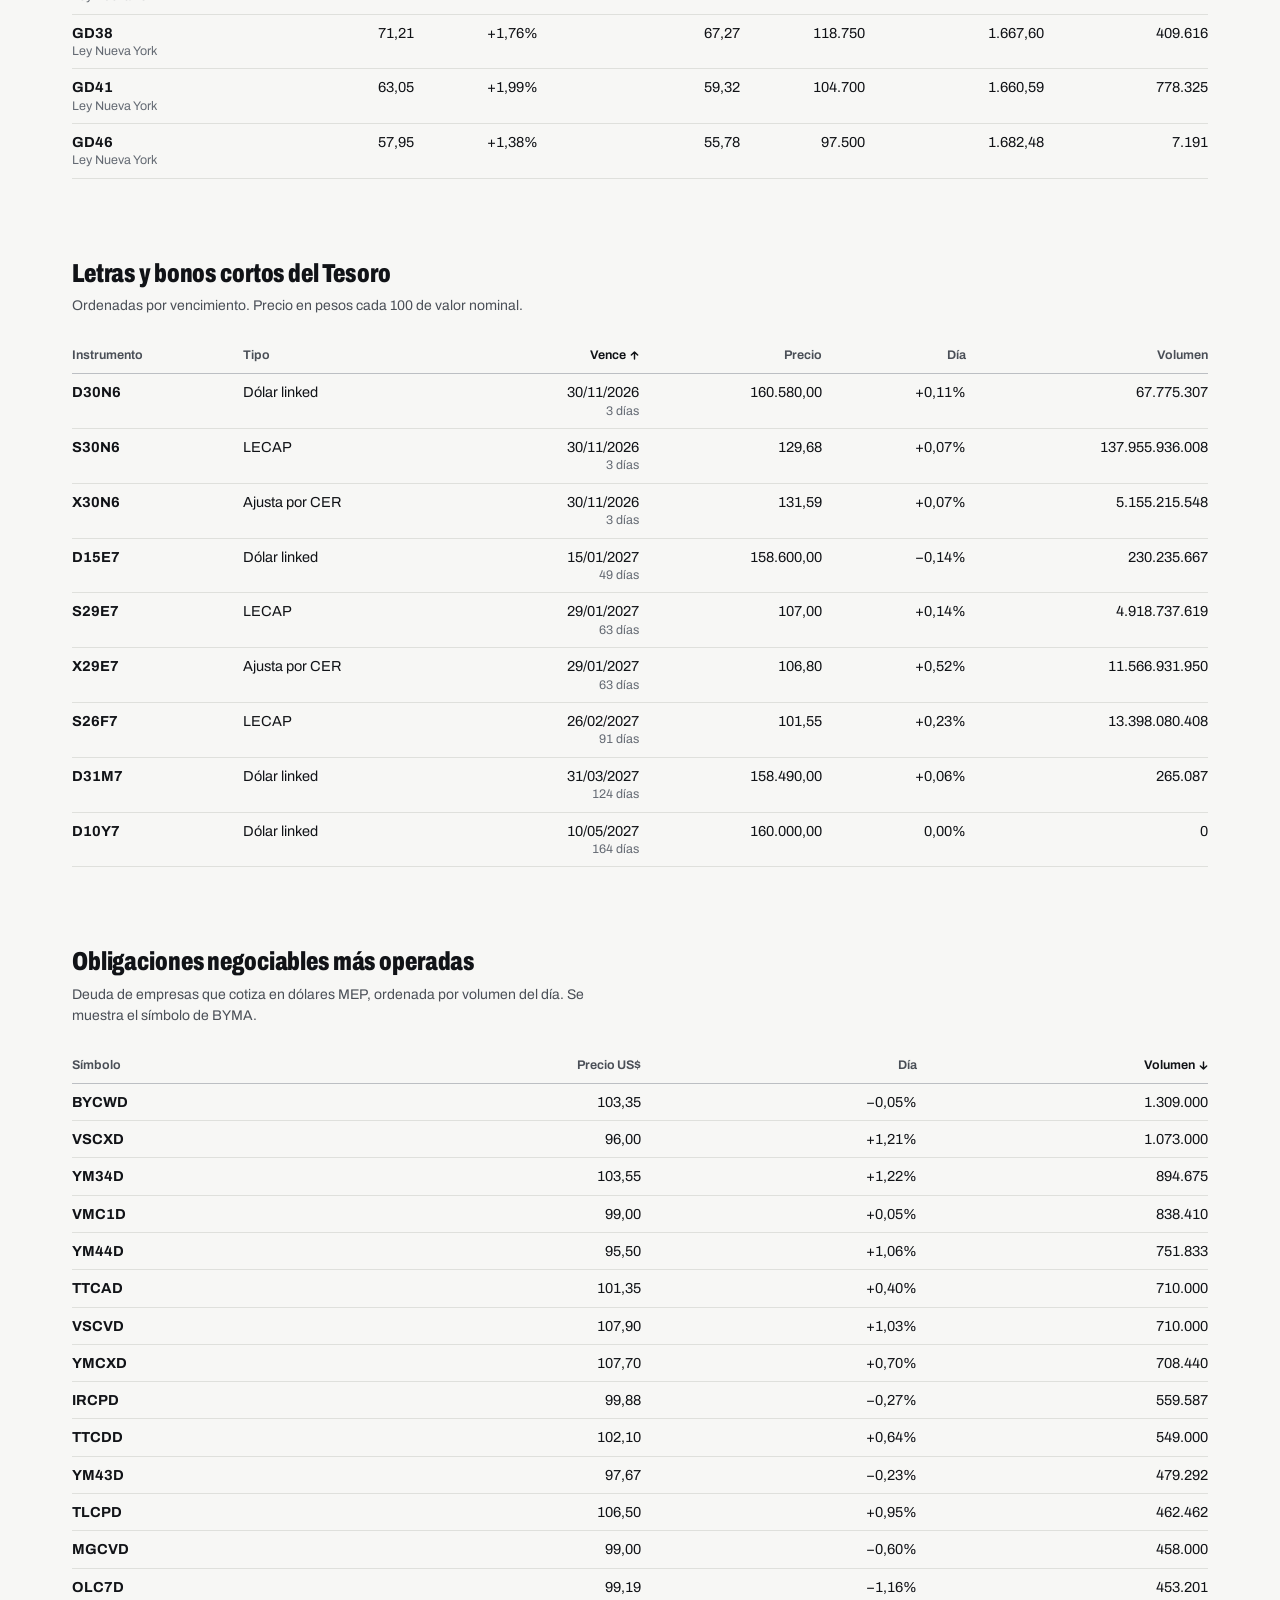
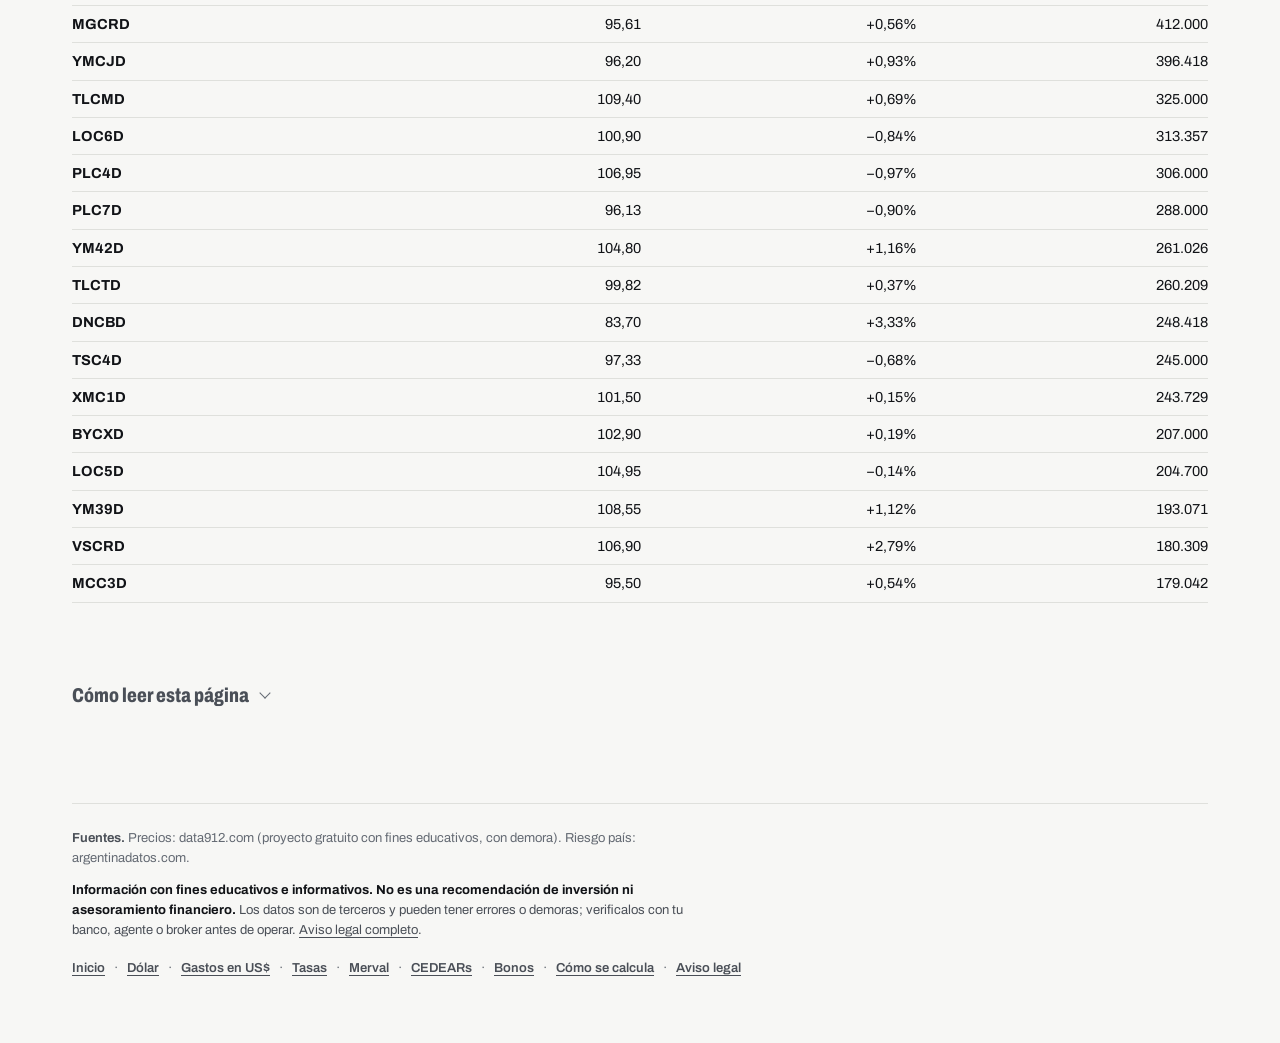
==== commit 1889f9a0: "actualizar datos" ====
--- a/bonos/index.html
+++ b/bonos/index.html
@@ -42,7 +42,7 @@
 <header class="sitio">
   <div class="cabezal"><div class="sitio-barra">
     <a class="marca" href="../">Mercadito</a>
-    <p class="cabezal-fecha">jueves 26 de noviembre de 2026</p>
+    <p class="cabezal-fecha">viernes 27 de noviembre de 2026</p>
     <button id="tema" class="boton boton-tema" type="button" aria-label="Cambiar a modo oscuro">
       <svg class="ico ico-luna" viewBox="0 0 16 16" aria-hidden="true"><path d="M13.2 10.1A5.6 5.6 0 0 1 5.9 2.8a5.6 5.6 0 1 0 7.3 7.3Z"/></svg>
       <svg class="ico ico-sol" viewBox="0 0 16 16" aria-hidden="true"><circle cx="8" cy="8" r="3"/><path d="M8 1.5v1.3M8 13.2v1.3M1.5 8h1.3M13.2 8h1.3M3.4 3.4l.9.9M11.7 11.7l.9.9M3.4 12.6l.9-.9M11.7 4.3l.9-.9"/></svg>
@@ -59,7 +59,7 @@
   <p class="bajada">Riesgo país y precios de bonos del Tesoro, letras y obligaciones negociables.</p>
 </div>
 <section aria-label="Datos principales"><div class="cifras" id="cifras"></div></section>
-<p class="fecha">Actualizado el 26/11/2026 19:12 hs · precios con demora</p>
+<p class="fecha">Actualizado el 27/11/2026 00:44 hs · precios con demora</p>
 
 <section class="bloque" aria-labelledby="t-riesgo" id="bloque-riesgo">
   <h2 id="t-riesgo">Riesgo país</h2>
@@ -137,7 +137,7 @@
 <script>
 
 const M = Mercadito;
-const D = {"sob": [{"t": "AL29", "ley": "Argentina", "d": 51.82, "var": 3.12, "vol": 380638.0, "c": 48.1, "p": 84980.0, "mep": 1639.91}, {"t": "AL30", "ley": "Argentina", "d": 49.4, "var": 0.82, "vol": 174728112.0, "c": 46.68, "p": 82150.0, "mep": 1662.96}, {"t": "AL35", "ley": "Argentina", "d": 62.8, "var": 1.62, "vol": 1885427.0, "c": 59.1, "p": 103580.0, "mep": 1649.36}, {"t": "AE38", "ley": "Argentina", "d": 65.4, "var": 3.32, "vol": 2163692.0, "c": 61.89, "p": 108800.0, "mep": 1663.61}, {"t": "AL41", "ley": "Argentina", "d": 58.43, "var": 3.62, "vol": 694770.0, "c": 54.83, "p": 97170.0, "mep": 1663.02}, {"t": "GD29", "ley": "Nueva York", "d": 52.37, "var": 3.33, "vol": 81938.0, "c": 49.224, "p": 87590.0, "mep": 1672.52}, {"t": "GD30", "ley": "Nueva York", "d": 51.0, "var": 1.76, "vol": 3375675.0, "c": 47.4, "p": 84750.0, "mep": 1661.76}, {"t": "GD35", "ley": "Nueva York", "d": 66.63, "var": 1.06, "vol": 2213473.0, "c": 63.0, "p": 110500.0, "mep": 1658.41}, {"t": "GD38", "ley": "Nueva York", "d": 71.21, "var": 1.76, "vol": 409616.0, "c": 67.27, "p": 118750.0, "mep": 1667.6}, {"t": "GD41", "ley": "Nueva York", "d": 63.05, "var": 1.99, "vol": 778325.0, "c": 59.32, "p": 104700.0, "mep": 1660.59}, {"t": "GD46", "ley": "Nueva York", "d": 57.95, "var": 1.38, "vol": 7191.0, "c": 55.78, "p": 97500.0, "mep": 1682.48}], "letras": [{"t": "D30N6", "tipo": "Dólar linked", "vence": "2026-11-30", "dias": 4, "c": 160580.0, "var": 0.11, "vol": 67775307.0}, {"t": "S30N6", "tipo": "LECAP", "vence": "2026-11-30", "dias": 4, "c": 129.675, "var": 0.07, "vol": 137955936008.0}, {"t": "X30N6", "tipo": "Ajusta por CER", "vence": "2026-11-30", "dias": 4, "c": 131.595, "var": 0.07, "vol": 5155215548.0}, {"t": "D15E7", "tipo": "Dólar linked", "vence": "2027-01-15", "dias": 50, "c": 158600.0, "var": -0.14, "vol": 230235667.0}, {"t": "S29E7", "tipo": "LECAP", "vence": "2027-01-29", "dias": 64, "c": 107.0, "var": 0.14, "vol": 4918737619.0}, {"t": "X29E7", "tipo": "Ajusta por CER", "vence": "2027-01-29", "dias": 64, "c": 106.8, "var": 0.52, "vol": 11566931950.0}, {"t": "S26F7", "tipo": "LECAP", "vence": "2027-02-26", "dias": 92, "c": 101.55, "var": 0.23, "vol": 13398080408.0}, {"t": "D31M7", "tipo": "Dólar linked", "vence": "2027-03-31", "dias": 125, "c": 158490.0, "var": 0.06, "vol": 265087.0}, {"t": "D10Y7", "tipo": "Dólar linked", "vence": "2027-05-10", "dias": 165, "c": 160000.0, "var": 0.0, "vol": 0.0}], "ons": [{"t": "BYCWD", "c": 103.35, "var": -0.05, "vol": 1309000.0}, {"t": "VSCXD", "c": 96.0, "var": 1.21, "vol": 1073000.0}, {"t": "YM34D", "c": 103.55, "var": 1.22, "vol": 894675.0}, {"t": "VMC1D", "c": 99.0, "var": 0.05, "vol": 838410.0}, {"t": "YM44D", "c": 95.5, "var": 1.06, "vol": 751833.0}, {"t": "TTCAD", "c": 101.35, "var": 0.4, "vol": 710000.0}, {"t": "VSCVD", "c": 107.9, "var": 1.03, "vol": 710000.0}, {"t": "YMCXD", "c": 107.7, "var": 0.7, "vol": 708440.0}, {"t": "IRCPD", "c": 99.88, "var": -0.27, "vol": 559587.0}, {"t": "TTCDD", "c": 102.1, "var": 0.64, "vol": 549000.0}, {"t": "YM43D", "c": 97.67, "var": -0.23, "vol": 479292.0}, {"t": "TLCPD", "c": 106.5, "var": 0.95, "vol": 462462.0}, {"t": "MGCVD", "c": 99.0, "var": -0.6, "vol": 458000.0}, {"t": "OLC7D", "c": 99.19, "var": -1.16, "vol": 453201.0}, {"t": "MGCRD", "c": 95.61, "var": 0.56, "vol": 412000.0}, {"t": "YMCJD", "c": 96.2, "var": 0.93, "vol": 396418.0}, {"t": "TLCMD", "c": 109.4, "var": 0.69, "vol": 325000.0}, {"t": "LOC6D", "c": 100.9, "var": -0.84, "vol": 313357.0}, {"t": "PLC4D", "c": 106.95, "var": -0.97, "vol": 306000.0}, {"t": "PLC7D", "c": 96.13, "var": -0.9, "vol": 288000.0}, {"t": "YM42D", "c": 104.8, "var": 1.16, "vol": 261026.0}, {"t": "TLCTD", "c": 99.82, "var": 0.37, "vol": 260209.0}, {"t": "DNCBD", "c": 83.7, "var": 3.33, "vol": 248418.0}, {"t": "TSC4D", "c": 97.33, "var": -0.68, "vol": 245000.0}, {"t": "XMC1D", "c": 101.5, "var": 0.15, "vol": 243729.0}, {"t": "BYCXD", "c": 102.9, "var": 0.19, "vol": 207000.0}, {"t": "LOC5D", "c": 104.95, "var": -0.14, "vol": 204700.0}, {"t": "YM39D", "c": 108.55, "var": 1.12, "vol": 193071.0}, {"t": "VSCRD", "c": 106.9, "var": 2.79, "vol": 180309.0}, {"t": "MCC3D", "c": 95.5, "var": 0.54, "vol": 179042.0}], "riesgo": [["2024-11-26", 751], ["2024-11-27", 755], ["2024-11-28", 752], ["2024-11-29", 752], ["2024-11-30", 752], ["2024-12-01", 752], ["2024-12-02", 749], ["2024-12-03", 754], ["2024-12-04", 751], ["2024-12-05", 760], ["2024-12-06", 769], ["2024-12-07", 769], ["2024-12-08", 769], ["2024-12-09", 737], ["2024-12-10", 735], ["2024-12-11", 719], ["2024-12-12", 715], ["2024-12-13", 708], ["2024-12-14", 708], ["2024-12-15", 708], ["2024-12-16", 677], ["2024-12-17", 673], ["2024-12-18", 658], ["2024-12-19", 663], ["2024-12-20", 671], ["2024-12-21", 671], ["2024-12-22", 671], ["2024-12-23", 649], ["2024-12-24", 649], ["2024-12-25", 650], ["2024-12-26", 631], ["2024-12-27", 627], ["2024-12-28", 627], ["2024-12-29", 627], ["2024-12-30", 635], ["2024-12-31", 635], ["2025-01-01", 635], ["2025-01-02", 610], ["2025-01-03", 610], ["2025-01-06", 569], ["2025-01-07", 561], ["2025-01-08", 572], ["2025-01-09", 560], ["2025-01-10", 580], ["2025-01-13", 589], ["2025-01-14", 579], ["2025-01-15", 597], ["2025-01-16", 626], ["2025-01-17", 644], ["2025-01-20", 641], ["2025-01-21", 638], ["2025-01-22", 640], ["2025-01-23", 646], ["2025-01-24", 631], ["2025-01-27", 642], ["2025-01-28", 634], ["2025-01-29", 611], ["2025-01-30", 614], ["2025-01-31", 618], ["2025-02-03", 632], ["2025-02-04", 640], ["2025-02-05", 660], ["2025-02-06", 659], ["2025-02-07", 660], ["2025-02-10", 677], ["2025-02-11", 710], ["2025-02-12", 673], ["2025-02-13", 675], ["2025-02-14", 675], ["2025-02-17", 675], ["2025-02-18", 696], ["2025-02-19", 719], ["2025-02-20", 719], ["2025-02-21", 720], ["2025-02-24", 730], ["2025-02-25", 748], ["2025-02-26", 749], ["2025-02-27", 769], ["2025-02-28", 780], ["2025-03-03", 780], ["2025-03-04", 780], ["2025-03-05", 717], ["2025-03-06", 714], ["2025-03-07", 692], ["2025-03-10", 723], ["2025-03-11", 723], ["2025-03-12", 718], ["2025-03-13", 748], ["2025-03-14", 737], ["2025-03-17", 750], ["2025-03-18", 787], ["2025-03-19", 777], ["2025-03-20", 762], ["2025-03-21", 769], ["2025-03-25", 761], ["2025-03-26", 769], ["2025-03-27", 759], ["2025-03-28", 797], ["2025-03-31", 816], ["2025-04-01", 823], ["2025-04-02", 823], ["2025-04-03", 872], ["2025-04-04", 925], ["2025-04-07", 960], ["2025-04-08", 978], ["2025-04-09", 889], ["2025-04-10", 899], ["2025-04-11", 874], ["2025-04-14", 896], ["2025-04-15", 725], ["2025-04-16", 745], ["2025-04-17", 745], ["2025-04-18", 726], ["2025-04-21", 720], ["2025-04-22", 720], ["2025-04-23", 720], ["2025-04-24", 713], ["2025-04-25", 692], ["2025-04-28", 710], ["2025-04-29", 701], ["2025-04-30", 726], ["2025-05-01", 735], ["2025-05-02", 741], ["2025-05-05", 741], ["2025-05-06", 741], ["2025-05-07", 766], ["2025-05-08", 678], ["2025-05-09", 678], ["2025-05-12", 650], ["2025-05-13", 651], ["2025-05-14", 648], ["2025-05-15", 676], ["2025-05-16", 676], ["2025-05-19", 675], ["2025-05-20", 663], ["2025-05-21", 661], ["2025-05-22", 665], ["2025-05-23", 665], ["2025-05-26", 666], ["2025-05-27", 666], ["2025-05-28", 655], ["2025-05-29", 663], ["2025-06-03", 668], ["2025-06-04", 688], ["2025-06-05", 688], ["2025-06-06", 691], ["2025-06-09", 686], ["2025-06-10", 655], ["2025-06-11", 668], ["2025-06-12", 678], ["2025-06-13", 688], ["2025-06-16", 687], ["2025-06-17", 714], ["2025-06-18", 726], ["2025-06-23", 719], ["2025-06-24", 681], ["2025-06-25", 687], ["2025-06-26", 685], ["2025-06-27", 677], ["2025-06-30", 701], ["2025-07-01", 699], ["2025-07-02", 700], ["2025-07-03", 679], ["2025-07-07", 698], ["2025-07-08", 704], ["2025-07-09", 692], ["2025-07-10", 700], ["2025-07-11", 717], ["2025-07-15", 736], ["2025-07-16", 748], ["2025-07-17", 770], ["2025-07-18", 759], ["2025-07-21", 763], ["2025-07-22", 775], ["2025-07-23", 773], ["2025-07-24", 753], ["2025-07-25", 734], ["2025-07-28", 719], ["2025-07-29", 727], ["2025-07-30", 716], ["2025-07-31", 730], ["2025-08-01", 771], ["2025-08-04", 761], ["2025-08-05", 743], ["2025-08-06", 735], ["2025-08-07", 728], ["2025-08-08", 733], ["2025-08-11", 724], ["2025-08-12", 722], ["2025-08-13", 711], ["2025-08-14", 712], ["2025-08-15", 709], ["2025-08-18", 706], ["2025-08-19", 700], ["2025-08-20", 747], ["2025-08-21", 753], ["2025-08-22", 767], ["2025-08-25", 829], ["2025-08-26", 850], ["2025-08-27", 853], ["2025-08-28", 837], ["2025-08-29", 829], ["2025-09-02", 898], ["2025-09-03", 893], ["2025-09-04", 901], ["2025-09-05", 906], ["2025-09-08", 1108], ["2025-09-09", 1070], ["2025-09-10", 1024], ["2025-09-11", 1047], ["2025-09-12", 1140], ["2025-09-15", 1231], ["2025-09-16", 1167], ["2025-09-17", 1246], ["2025-09-18", 1456], ["2025-09-19", 1456], ["2025-09-22", 1089], ["2025-09-23", 1018], ["2025-09-24", 898], ["2025-09-25", 973], ["2025-09-26", 1060], ["2025-09-27", 1060], ["2025-09-29", 1115], ["2025-09-30", 1222], ["2025-10-01", 1264], ["2025-10-02", 1264], ["2025-10-03", 1165], ["2025-10-06", 1080], ["2025-10-07", 1016], ["2025-10-08", 1074], ["2025-10-09", 1071], ["2025-10-10", 932], ["2025-10-13", 932], ["2025-10-14", 1026], ["2025-10-15", 1004], ["2025-10-16", 1029], ["2025-10-17", 1089], ["2025-10-20", 1048], ["2025-10-21", 1075], ["2025-10-22", 1123], ["2025-10-23", 1081], ["2025-10-24", 1081], ["2025-10-27", 708], ["2025-10-28", 685], ["2025-10-29", 666], ["2025-10-30", 676], ["2025-10-31", 657], ["2025-11-03", 665], ["2025-11-04", 660], ["2025-11-05", 621], ["2025-11-06", 638], ["2025-11-07", 647], ["2025-11-10", 599], ["2025-11-11", 598], ["2025-11-12", 605], ["2025-11-13", 616], ["2025-11-14", 612], ["2025-11-17", 616], ["2025-11-18", 614], ["2025-11-19", 601], ["2025-11-20", 620], ["2025-11-21", 651], ["2025-11-24", 635], ["2025-11-25", 656], ["2025-11-26", 652], ["2025-11-27", 653], ["2025-11-28", 648], ["2025-12-01", 648], ["2025-12-02", 647], ["2025-12-03", 639], ["2025-12-04", 634], ["2025-12-05", 627], ["2025-12-08", 633], ["2025-12-09", 634], ["2025-12-10", 628], ["2025-12-11", 634], ["2025-12-12", 624], ["2025-12-15", 602], ["2025-12-16", 573], ["2025-12-17", 569], ["2025-12-18", 568], ["2025-12-19", 573], ["2025-12-22", 570], ["2025-12-23", 575], ["2025-12-24", 575], ["2025-12-25", 575], ["2025-12-26", 580], ["2025-12-29", 571], ["2025-12-30", 569], ["2025-12-31", 571], ["2026-01-01", 571], ["2026-01-02", 553], ["2026-01-05", 566], ["2026-01-06", 566], ["2026-01-07", 575], ["2026-01-08", 579], ["2026-01-09", 566], ["2026-01-12", 577], ["2026-01-13", 581], ["2026-01-14", 586], ["2026-01-15", 571], ["2026-01-16", 564], ["2026-01-19", 566], ["2026-01-20", 569], ["2026-01-21", 562], ["2026-01-22", 546], ["2026-01-23", 526], ["2026-01-26", 513], ["2026-01-27", 494], ["2026-01-28", 484], ["2026-01-29", 492], ["2026-01-30", 496], ["2026-02-02", 495], ["2026-02-03", 503], ["2026-02-04", 502], ["2026-02-05", 516], ["2026-02-06", 512], ["2026-02-09", 502], ["2026-02-10", 507], ["2026-02-11", 506], ["2026-02-12", 514], ["2026-02-13", 519], ["2026-02-16", 519], ["2026-02-17", 511], ["2026-02-18", 515], ["2026-02-19", 524], ["2026-02-20", 519], ["2026-02-23", 537], ["2026-02-24", 545], ["2026-02-25", 545], ["2026-02-26", 554], ["2026-02-27", 572], ["2026-03-02", 567], ["2026-03-03", 573], ["2026-03-04", 534], ["2026-03-05", 546], ["2026-03-06", 575], ["2026-03-09", 583], ["2026-03-10", 555], ["2026-03-11", 552], ["2026-03-12", 568], ["2026-03-13", 584], ["2026-03-16", 601], ["2026-03-17", 587], ["2026-03-18", 610], ["2026-03-19", 602], ["2026-03-20", 633], ["2026-03-23", 600], ["2026-03-24", 603], ["2026-03-25", 595], ["2026-03-26", 583], ["2026-03-27", 615], ["2026-03-30", 637], ["2026-03-31", 617], ["2026-04-01", 612], ["2026-04-02", 612], ["2026-04-03", 609], ["2026-04-06", 611], ["2026-04-07", 610], ["2026-04-08", 570], ["2026-04-09", 557], ["2026-04-10", 553], ["2026-04-13", 528], ["2026-04-14", 525], ["2026-04-15", 527], ["2026-04-16", 518], ["2026-04-17", 519], ["2026-04-20", 526], ["2026-04-21", 533], ["2026-04-22", 532], ["2026-04-23", 549], ["2026-04-24", 557], ["2026-04-27", 582], ["2026-04-28", 584], ["2026-04-29", 573], ["2026-04-30", 567], ["2026-05-01", 539], ["2026-05-04", 558], ["2026-05-05", 554], ["2026-05-06", 514], ["2026-05-07", 522], ["2026-05-08", 510], ["2026-05-11", 496], ["2026-05-12", 511], ["2026-05-13", 523], ["2026-05-14", 525], ["2026-05-15", 538], ["2026-05-18", 543], ["2026-05-19", 547], ["2026-05-20", 524], ["2026-05-21", 516], ["2026-05-22", 514], ["2026-05-25", 514], ["2026-05-26", 508], ["2026-05-27", 500], ["2026-05-28", 494], ["2026-05-29", 493], ["2026-06-01", 490], ["2026-06-02", 488], ["2026-06-03", 492], ["2026-06-04", 486], ["2026-06-05", 499], ["2026-06-08", 494], ["2026-06-09", 498], ["2026-06-10", 503], ["2026-06-11", 443], ["2026-06-12", 437], ["2026-06-15", 425], ["2026-06-16", 430], ["2026-06-17", 435], ["2026-06-18", 429], ["2026-06-19", 429], ["2026-06-22", 421], ["2026-06-23", 433], ["2026-06-24", 437], ["2026-06-25", 437], ["2026-06-26", 437], ["2026-06-29", 431], ["2026-06-30", 426], ["2026-07-01", 421], ["2026-07-02", 415], ["2026-07-03", 415], ["2026-07-06", 408], ["2026-07-07", 405], ["2026-07-08", 408], ["2026-07-09", 404], ["2026-07-10", 402], ["2026-07-13", 405], ["2026-07-14", 410], ["2026-07-15", 404], ["2026-07-16", 410], ["2026-07-17", 419], ["2026-07-20", 416], ["2026-07-21", 421], ["2026-07-22", 410], ["2026-07-23", 437], ["2026-07-24", 437], ["2026-07-27", 442], ["2026-07-28", 441], ["2026-07-29", 445], ["2026-07-30", 441], ["2026-07-31", 430], ["2026-08-03", 411], ["2026-08-04", 421], ["2026-08-05", 428], ["2026-08-06", 446], ["2026-08-07", 451], ["2026-08-10", 465], ["2026-08-11", 466], ["2026-08-12", 471], ["2026-08-13", 472], ["2026-08-14", 480], ["2026-08-17", 489], ["2026-08-18", 511], ["2026-08-19", 517], ["2026-08-20", 532], ["2026-08-21", 505], ["2026-08-24", 509], ["2026-08-25", 512], ["2026-08-26", 517], ["2026-08-27", 509], ["2026-08-28", 512], ["2026-08-31", 512], ["2026-09-01", 501], ["2026-09-02", 500], ["2026-09-03", 494], ["2026-09-04", 490], ["2026-09-07", 490], ["2026-09-08", 494], ["2026-09-09", 491], ["2026-09-10", 491], ["2026-09-11", 485], ["2026-09-14", 490], ["2026-09-15", 506], ["2026-09-16", 510], ["2026-09-17", 515], ["2026-09-18", 524], ["2026-09-21", 533], ["2026-09-22", 555], ["2026-09-23", 566], ["2026-09-24", 578], ["2026-09-25", 609], ["2026-09-28", 628], ["2026-09-29", 607], ["2026-09-30", 607], ["2026-10-01", 636], ["2026-10-02", 655], ["2026-10-05", 599], ["2026-10-06", 573], ["2026-10-07", 586], ["2026-10-08", 588], ["2026-10-09", 589], ["2026-10-12", 589], ["2026-10-13", 597], ["2026-10-14", 611], ["2026-10-15", 622], ["2026-10-16", 648], ["2026-10-19", 675], ["2026-10-20", 672], ["2026-10-21", 674], ["2026-10-22", 704], ["2026-10-23", 707], ["2026-10-26", 765], ["2026-10-27", 753], ["2026-10-28", 763], ["2026-10-29", 741], ["2026-10-30", 787], ["2026-11-02", 805], ["2026-11-03", 831], ["2026-11-04", 852], ["2026-11-05", 925], ["2026-11-06", 939], ["2026-11-09", 873], ["2026-11-10", 853], ["2026-11-11", 852], ["2026-11-12", 829], ["2026-11-13", 830], ["2026-11-16", 855], ["2026-11-17", 854], ["2026-11-18", 848], ["2026-11-19", 931], ["2026-11-20", 1070], ["2026-11-23", 1035], ["2026-11-24", 1094], ["2026-11-25", 1067]]};
+const D = {"sob": [{"t": "AL29", "ley": "Argentina", "d": 51.82, "var": 3.12, "vol": 380638.0, "c": 48.1, "p": 84980.0, "mep": 1639.91}, {"t": "AL30", "ley": "Argentina", "d": 49.4, "var": 0.82, "vol": 174728112.0, "c": 46.68, "p": 82150.0, "mep": 1662.96}, {"t": "AL35", "ley": "Argentina", "d": 62.8, "var": 1.62, "vol": 1885427.0, "c": 59.1, "p": 103580.0, "mep": 1649.36}, {"t": "AE38", "ley": "Argentina", "d": 65.4, "var": 3.32, "vol": 2163692.0, "c": 61.89, "p": 108800.0, "mep": 1663.61}, {"t": "AL41", "ley": "Argentina", "d": 58.43, "var": 3.62, "vol": 694770.0, "c": 54.83, "p": 97170.0, "mep": 1663.02}, {"t": "GD29", "ley": "Nueva York", "d": 52.37, "var": 3.33, "vol": 81938.0, "c": 49.224, "p": 87590.0, "mep": 1672.52}, {"t": "GD30", "ley": "Nueva York", "d": 51.0, "var": 1.76, "vol": 3375675.0, "c": 47.4, "p": 84750.0, "mep": 1661.76}, {"t": "GD35", "ley": "Nueva York", "d": 66.63, "var": 1.06, "vol": 2213473.0, "c": 63.0, "p": 110500.0, "mep": 1658.41}, {"t": "GD38", "ley": "Nueva York", "d": 71.21, "var": 1.76, "vol": 409616.0, "c": 67.27, "p": 118750.0, "mep": 1667.6}, {"t": "GD41", "ley": "Nueva York", "d": 63.05, "var": 1.99, "vol": 778325.0, "c": 59.32, "p": 104700.0, "mep": 1660.59}, {"t": "GD46", "ley": "Nueva York", "d": 57.95, "var": 1.38, "vol": 7191.0, "c": 55.78, "p": 97500.0, "mep": 1682.48}], "letras": [{"t": "D30N6", "tipo": "Dólar linked", "vence": "2026-11-30", "dias": 3, "c": 160580.0, "var": 0.11, "vol": 67775307.0}, {"t": "S30N6", "tipo": "LECAP", "vence": "2026-11-30", "dias": 3, "c": 129.675, "var": 0.07, "vol": 137955936008.0}, {"t": "X30N6", "tipo": "Ajusta por CER", "vence": "2026-11-30", "dias": 3, "c": 131.595, "var": 0.07, "vol": 5155215548.0}, {"t": "D15E7", "tipo": "Dólar linked", "vence": "2027-01-15", "dias": 49, "c": 158600.0, "var": -0.14, "vol": 230235667.0}, {"t": "S29E7", "tipo": "LECAP", "vence": "2027-01-29", "dias": 63, "c": 107.0, "var": 0.14, "vol": 4918737619.0}, {"t": "X29E7", "tipo": "Ajusta por CER", "vence": "2027-01-29", "dias": 63, "c": 106.8, "var": 0.52, "vol": 11566931950.0}, {"t": "S26F7", "tipo": "LECAP", "vence": "2027-02-26", "dias": 91, "c": 101.55, "var": 0.23, "vol": 13398080408.0}, {"t": "D31M7", "tipo": "Dólar linked", "vence": "2027-03-31", "dias": 124, "c": 158490.0, "var": 0.06, "vol": 265087.0}, {"t": "D10Y7", "tipo": "Dólar linked", "vence": "2027-05-10", "dias": 164, "c": 160000.0, "var": 0.0, "vol": 0.0}], "ons": [{"t": "BYCWD", "c": 103.35, "var": -0.05, "vol": 1309000.0}, {"t": "VSCXD", "c": 96.0, "var": 1.21, "vol": 1073000.0}, {"t": "YM34D", "c": 103.55, "var": 1.22, "vol": 894675.0}, {"t": "VMC1D", "c": 99.0, "var": 0.05, "vol": 838410.0}, {"t": "YM44D", "c": 95.5, "var": 1.06, "vol": 751833.0}, {"t": "TTCAD", "c": 101.35, "var": 0.4, "vol": 710000.0}, {"t": "VSCVD", "c": 107.9, "var": 1.03, "vol": 710000.0}, {"t": "YMCXD", "c": 107.7, "var": 0.7, "vol": 708440.0}, {"t": "IRCPD", "c": 99.88, "var": -0.27, "vol": 559587.0}, {"t": "TTCDD", "c": 102.1, "var": 0.64, "vol": 549000.0}, {"t": "YM43D", "c": 97.67, "var": -0.23, "vol": 479292.0}, {"t": "TLCPD", "c": 106.5, "var": 0.95, "vol": 462462.0}, {"t": "MGCVD", "c": 99.0, "var": -0.6, "vol": 458000.0}, {"t": "OLC7D", "c": 99.19, "var": -1.16, "vol": 453201.0}, {"t": "MGCRD", "c": 95.61, "var": 0.56, "vol": 412000.0}, {"t": "YMCJD", "c": 96.2, "var": 0.93, "vol": 396418.0}, {"t": "TLCMD", "c": 109.4, "var": 0.69, "vol": 325000.0}, {"t": "LOC6D", "c": 100.9, "var": -0.84, "vol": 313357.0}, {"t": "PLC4D", "c": 106.95, "var": -0.97, "vol": 306000.0}, {"t": "PLC7D", "c": 96.13, "var": -0.9, "vol": 288000.0}, {"t": "YM42D", "c": 104.8, "var": 1.16, "vol": 261026.0}, {"t": "TLCTD", "c": 99.82, "var": 0.37, "vol": 260209.0}, {"t": "DNCBD", "c": 83.7, "var": 3.33, "vol": 248418.0}, {"t": "TSC4D", "c": 97.33, "var": -0.68, "vol": 245000.0}, {"t": "XMC1D", "c": 101.5, "var": 0.15, "vol": 243729.0}, {"t": "BYCXD", "c": 102.9, "var": 0.19, "vol": 207000.0}, {"t": "LOC5D", "c": 104.95, "var": -0.14, "vol": 204700.0}, {"t": "YM39D", "c": 108.55, "var": 1.12, "vol": 193071.0}, {"t": "VSCRD", "c": 106.9, "var": 2.79, "vol": 180309.0}, {"t": "MCC3D", "c": 95.5, "var": 0.54, "vol": 179042.0}], "riesgo": [["2024-11-27", 755], ["2024-11-28", 752], ["2024-11-29", 752], ["2024-11-30", 752], ["2024-12-01", 752], ["2024-12-02", 749], ["2024-12-03", 754], ["2024-12-04", 751], ["2024-12-05", 760], ["2024-12-06", 769], ["2024-12-07", 769], ["2024-12-08", 769], ["2024-12-09", 737], ["2024-12-10", 735], ["2024-12-11", 719], ["2024-12-12", 715], ["2024-12-13", 708], ["2024-12-14", 708], ["2024-12-15", 708], ["2024-12-16", 677], ["2024-12-17", 673], ["2024-12-18", 658], ["2024-12-19", 663], ["2024-12-20", 671], ["2024-12-21", 671], ["2024-12-22", 671], ["2024-12-23", 649], ["2024-12-24", 649], ["2024-12-25", 650], ["2024-12-26", 631], ["2024-12-27", 627], ["2024-12-28", 627], ["2024-12-29", 627], ["2024-12-30", 635], ["2024-12-31", 635], ["2025-01-01", 635], ["2025-01-02", 610], ["2025-01-03", 610], ["2025-01-06", 569], ["2025-01-07", 561], ["2025-01-08", 572], ["2025-01-09", 560], ["2025-01-10", 580], ["2025-01-13", 589], ["2025-01-14", 579], ["2025-01-15", 597], ["2025-01-16", 626], ["2025-01-17", 644], ["2025-01-20", 641], ["2025-01-21", 638], ["2025-01-22", 640], ["2025-01-23", 646], ["2025-01-24", 631], ["2025-01-27", 642], ["2025-01-28", 634], ["2025-01-29", 611], ["2025-01-30", 614], ["2025-01-31", 618], ["2025-02-03", 632], ["2025-02-04", 640], ["2025-02-05", 660], ["2025-02-06", 659], ["2025-02-07", 660], ["2025-02-10", 677], ["2025-02-11", 710], ["2025-02-12", 673], ["2025-02-13", 675], ["2025-02-14", 675], ["2025-02-17", 675], ["2025-02-18", 696], ["2025-02-19", 719], ["2025-02-20", 719], ["2025-02-21", 720], ["2025-02-24", 730], ["2025-02-25", 748], ["2025-02-26", 749], ["2025-02-27", 769], ["2025-02-28", 780], ["2025-03-03", 780], ["2025-03-04", 780], ["2025-03-05", 717], ["2025-03-06", 714], ["2025-03-07", 692], ["2025-03-10", 723], ["2025-03-11", 723], ["2025-03-12", 718], ["2025-03-13", 748], ["2025-03-14", 737], ["2025-03-17", 750], ["2025-03-18", 787], ["2025-03-19", 777], ["2025-03-20", 762], ["2025-03-21", 769], ["2025-03-25", 761], ["2025-03-26", 769], ["2025-03-27", 759], ["2025-03-28", 797], ["2025-03-31", 816], ["2025-04-01", 823], ["2025-04-02", 823], ["2025-04-03", 872], ["2025-04-04", 925], ["2025-04-07", 960], ["2025-04-08", 978], ["2025-04-09", 889], ["2025-04-10", 899], ["2025-04-11", 874], ["2025-04-14", 896], ["2025-04-15", 725], ["2025-04-16", 745], ["2025-04-17", 745], ["2025-04-18", 726], ["2025-04-21", 720], ["2025-04-22", 720], ["2025-04-23", 720], ["2025-04-24", 713], ["2025-04-25", 692], ["2025-04-28", 710], ["2025-04-29", 701], ["2025-04-30", 726], ["2025-05-01", 735], ["2025-05-02", 741], ["2025-05-05", 741], ["2025-05-06", 741], ["2025-05-07", 766], ["2025-05-08", 678], ["2025-05-09", 678], ["2025-05-12", 650], ["2025-05-13", 651], ["2025-05-14", 648], ["2025-05-15", 676], ["2025-05-16", 676], ["2025-05-19", 675], ["2025-05-20", 663], ["2025-05-21", 661], ["2025-05-22", 665], ["2025-05-23", 665], ["2025-05-26", 666], ["2025-05-27", 666], ["2025-05-28", 655], ["2025-05-29", 663], ["2025-06-03", 668], ["2025-06-04", 688], ["2025-06-05", 688], ["2025-06-06", 691], ["2025-06-09", 686], ["2025-06-10", 655], ["2025-06-11", 668], ["2025-06-12", 678], ["2025-06-13", 688], ["2025-06-16", 687], ["2025-06-17", 714], ["2025-06-18", 726], ["2025-06-23", 719], ["2025-06-24", 681], ["2025-06-25", 687], ["2025-06-26", 685], ["2025-06-27", 677], ["2025-06-30", 701], ["2025-07-01", 699], ["2025-07-02", 700], ["2025-07-03", 679], ["2025-07-07", 698], ["2025-07-08", 704], ["2025-07-09", 692], ["2025-07-10", 700], ["2025-07-11", 717], ["2025-07-15", 736], ["2025-07-16", 748], ["2025-07-17", 770], ["2025-07-18", 759], ["2025-07-21", 763], ["2025-07-22", 775], ["2025-07-23", 773], ["2025-07-24", 753], ["2025-07-25", 734], ["2025-07-28", 719], ["2025-07-29", 727], ["2025-07-30", 716], ["2025-07-31", 730], ["2025-08-01", 771], ["2025-08-04", 761], ["2025-08-05", 743], ["2025-08-06", 735], ["2025-08-07", 728], ["2025-08-08", 733], ["2025-08-11", 724], ["2025-08-12", 722], ["2025-08-13", 711], ["2025-08-14", 712], ["2025-08-15", 709], ["2025-08-18", 706], ["2025-08-19", 700], ["2025-08-20", 747], ["2025-08-21", 753], ["2025-08-22", 767], ["2025-08-25", 829], ["2025-08-26", 850], ["2025-08-27", 853], ["2025-08-28", 837], ["2025-08-29", 829], ["2025-09-02", 898], ["2025-09-03", 893], ["2025-09-04", 901], ["2025-09-05", 906], ["2025-09-08", 1108], ["2025-09-09", 1070], ["2025-09-10", 1024], ["2025-09-11", 1047], ["2025-09-12", 1140], ["2025-09-15", 1231], ["2025-09-16", 1167], ["2025-09-17", 1246], ["2025-09-18", 1456], ["2025-09-19", 1456], ["2025-09-22", 1089], ["2025-09-23", 1018], ["2025-09-24", 898], ["2025-09-25", 973], ["2025-09-26", 1060], ["2025-09-27", 1060], ["2025-09-29", 1115], ["2025-09-30", 1222], ["2025-10-01", 1264], ["2025-10-02", 1264], ["2025-10-03", 1165], ["2025-10-06", 1080], ["2025-10-07", 1016], ["2025-10-08", 1074], ["2025-10-09", 1071], ["2025-10-10", 932], ["2025-10-13", 932], ["2025-10-14", 1026], ["2025-10-15", 1004], ["2025-10-16", 1029], ["2025-10-17", 1089], ["2025-10-20", 1048], ["2025-10-21", 1075], ["2025-10-22", 1123], ["2025-10-23", 1081], ["2025-10-24", 1081], ["2025-10-27", 708], ["2025-10-28", 685], ["2025-10-29", 666], ["2025-10-30", 676], ["2025-10-31", 657], ["2025-11-03", 665], ["2025-11-04", 660], ["2025-11-05", 621], ["2025-11-06", 638], ["2025-11-07", 647], ["2025-11-10", 599], ["2025-11-11", 598], ["2025-11-12", 605], ["2025-11-13", 616], ["2025-11-14", 612], ["2025-11-17", 616], ["2025-11-18", 614], ["2025-11-19", 601], ["2025-11-20", 620], ["2025-11-21", 651], ["2025-11-24", 635], ["2025-11-25", 656], ["2025-11-26", 652], ["2025-11-27", 653], ["2025-11-28", 648], ["2025-12-01", 648], ["2025-12-02", 647], ["2025-12-03", 639], ["2025-12-04", 634], ["2025-12-05", 627], ["2025-12-08", 633], ["2025-12-09", 634], ["2025-12-10", 628], ["2025-12-11", 634], ["2025-12-12", 624], ["2025-12-15", 602], ["2025-12-16", 573], ["2025-12-17", 569], ["2025-12-18", 568], ["2025-12-19", 573], ["2025-12-22", 570], ["2025-12-23", 575], ["2025-12-24", 575], ["2025-12-25", 575], ["2025-12-26", 580], ["2025-12-29", 571], ["2025-12-30", 569], ["2025-12-31", 571], ["2026-01-01", 571], ["2026-01-02", 553], ["2026-01-05", 566], ["2026-01-06", 566], ["2026-01-07", 575], ["2026-01-08", 579], ["2026-01-09", 566], ["2026-01-12", 577], ["2026-01-13", 581], ["2026-01-14", 586], ["2026-01-15", 571], ["2026-01-16", 564], ["2026-01-19", 566], ["2026-01-20", 569], ["2026-01-21", 562], ["2026-01-22", 546], ["2026-01-23", 526], ["2026-01-26", 513], ["2026-01-27", 494], ["2026-01-28", 484], ["2026-01-29", 492], ["2026-01-30", 496], ["2026-02-02", 495], ["2026-02-03", 503], ["2026-02-04", 502], ["2026-02-05", 516], ["2026-02-06", 512], ["2026-02-09", 502], ["2026-02-10", 507], ["2026-02-11", 506], ["2026-02-12", 514], ["2026-02-13", 519], ["2026-02-16", 519], ["2026-02-17", 511], ["2026-02-18", 515], ["2026-02-19", 524], ["2026-02-20", 519], ["2026-02-23", 537], ["2026-02-24", 545], ["2026-02-25", 545], ["2026-02-26", 554], ["2026-02-27", 572], ["2026-03-02", 567], ["2026-03-03", 573], ["2026-03-04", 534], ["2026-03-05", 546], ["2026-03-06", 575], ["2026-03-09", 583], ["2026-03-10", 555], ["2026-03-11", 552], ["2026-03-12", 568], ["2026-03-13", 584], ["2026-03-16", 601], ["2026-03-17", 587], ["2026-03-18", 610], ["2026-03-19", 602], ["2026-03-20", 633], ["2026-03-23", 600], ["2026-03-24", 603], ["2026-03-25", 595], ["2026-03-26", 583], ["2026-03-27", 615], ["2026-03-30", 637], ["2026-03-31", 617], ["2026-04-01", 612], ["2026-04-02", 612], ["2026-04-03", 609], ["2026-04-06", 611], ["2026-04-07", 610], ["2026-04-08", 570], ["2026-04-09", 557], ["2026-04-10", 553], ["2026-04-13", 528], ["2026-04-14", 525], ["2026-04-15", 527], ["2026-04-16", 518], ["2026-04-17", 519], ["2026-04-20", 526], ["2026-04-21", 533], ["2026-04-22", 532], ["2026-04-23", 549], ["2026-04-24", 557], ["2026-04-27", 582], ["2026-04-28", 584], ["2026-04-29", 573], ["2026-04-30", 567], ["2026-05-01", 539], ["2026-05-04", 558], ["2026-05-05", 554], ["2026-05-06", 514], ["2026-05-07", 522], ["2026-05-08", 510], ["2026-05-11", 496], ["2026-05-12", 511], ["2026-05-13", 523], ["2026-05-14", 525], ["2026-05-15", 538], ["2026-05-18", 543], ["2026-05-19", 547], ["2026-05-20", 524], ["2026-05-21", 516], ["2026-05-22", 514], ["2026-05-25", 514], ["2026-05-26", 508], ["2026-05-27", 500], ["2026-05-28", 494], ["2026-05-29", 493], ["2026-06-01", 490], ["2026-06-02", 488], ["2026-06-03", 492], ["2026-06-04", 486], ["2026-06-05", 499], ["2026-06-08", 494], ["2026-06-09", 498], ["2026-06-10", 503], ["2026-06-11", 443], ["2026-06-12", 437], ["2026-06-15", 425], ["2026-06-16", 430], ["2026-06-17", 435], ["2026-06-18", 429], ["2026-06-19", 429], ["2026-06-22", 421], ["2026-06-23", 433], ["2026-06-24", 437], ["2026-06-25", 437], ["2026-06-26", 437], ["2026-06-29", 431], ["2026-06-30", 426], ["2026-07-01", 421], ["2026-07-02", 415], ["2026-07-03", 415], ["2026-07-06", 408], ["2026-07-07", 405], ["2026-07-08", 408], ["2026-07-09", 404], ["2026-07-10", 402], ["2026-07-13", 405], ["2026-07-14", 410], ["2026-07-15", 404], ["2026-07-16", 410], ["2026-07-17", 419], ["2026-07-20", 416], ["2026-07-21", 421], ["2026-07-22", 410], ["2026-07-23", 437], ["2026-07-24", 437], ["2026-07-27", 442], ["2026-07-28", 441], ["2026-07-29", 445], ["2026-07-30", 441], ["2026-07-31", 430], ["2026-08-03", 411], ["2026-08-04", 421], ["2026-08-05", 428], ["2026-08-06", 446], ["2026-08-07", 451], ["2026-08-10", 465], ["2026-08-11", 466], ["2026-08-12", 471], ["2026-08-13", 472], ["2026-08-14", 480], ["2026-08-17", 489], ["2026-08-18", 511], ["2026-08-19", 517], ["2026-08-20", 532], ["2026-08-21", 505], ["2026-08-24", 509], ["2026-08-25", 512], ["2026-08-26", 517], ["2026-08-27", 509], ["2026-08-28", 512], ["2026-08-31", 512], ["2026-09-01", 501], ["2026-09-02", 500], ["2026-09-03", 494], ["2026-09-04", 490], ["2026-09-07", 490], ["2026-09-08", 494], ["2026-09-09", 491], ["2026-09-10", 491], ["2026-09-11", 485], ["2026-09-14", 490], ["2026-09-15", 506], ["2026-09-16", 510], ["2026-09-17", 515], ["2026-09-18", 524], ["2026-09-21", 533], ["2026-09-22", 555], ["2026-09-23", 566], ["2026-09-24", 578], ["2026-09-25", 609], ["2026-09-28", 628], ["2026-09-29", 607], ["2026-09-30", 607], ["2026-10-01", 636], ["2026-10-02", 655], ["2026-10-05", 599], ["2026-10-06", 573], ["2026-10-07", 586], ["2026-10-08", 588], ["2026-10-09", 589], ["2026-10-12", 589], ["2026-10-13", 597], ["2026-10-14", 611], ["2026-10-15", 622], ["2026-10-16", 648], ["2026-10-19", 675], ["2026-10-20", 672], ["2026-10-21", 674], ["2026-10-22", 704], ["2026-10-23", 707], ["2026-10-26", 765], ["2026-10-27", 753], ["2026-10-28", 763], ["2026-10-29", 741], ["2026-10-30", 787], ["2026-11-02", 805], ["2026-11-03", 831], ["2026-11-04", 852], ["2026-11-05", 925], ["2026-11-06", 939], ["2026-11-09", 873], ["2026-11-10", 853], ["2026-11-11", 852], ["2026-11-12", 829], ["2026-11-13", 830], ["2026-11-16", 855], ["2026-11-17", 854], ["2026-11-18", 848], ["2026-11-19", 931], ["2026-11-20", 1070], ["2026-11-23", 1035], ["2026-11-24", 1094], ["2026-11-25", 1067]]};
 const $ = id => document.getElementById(id);
 const celda = (v, dec, signo) => "<td class='der num'>" + (v === null || v === undefined ? "—" : signo ? M.pct(v, dec) : M.num(v, dec)) + "</td>";
 const por = Object.fromEntries(D.sob.map(s => [s.t, s]));
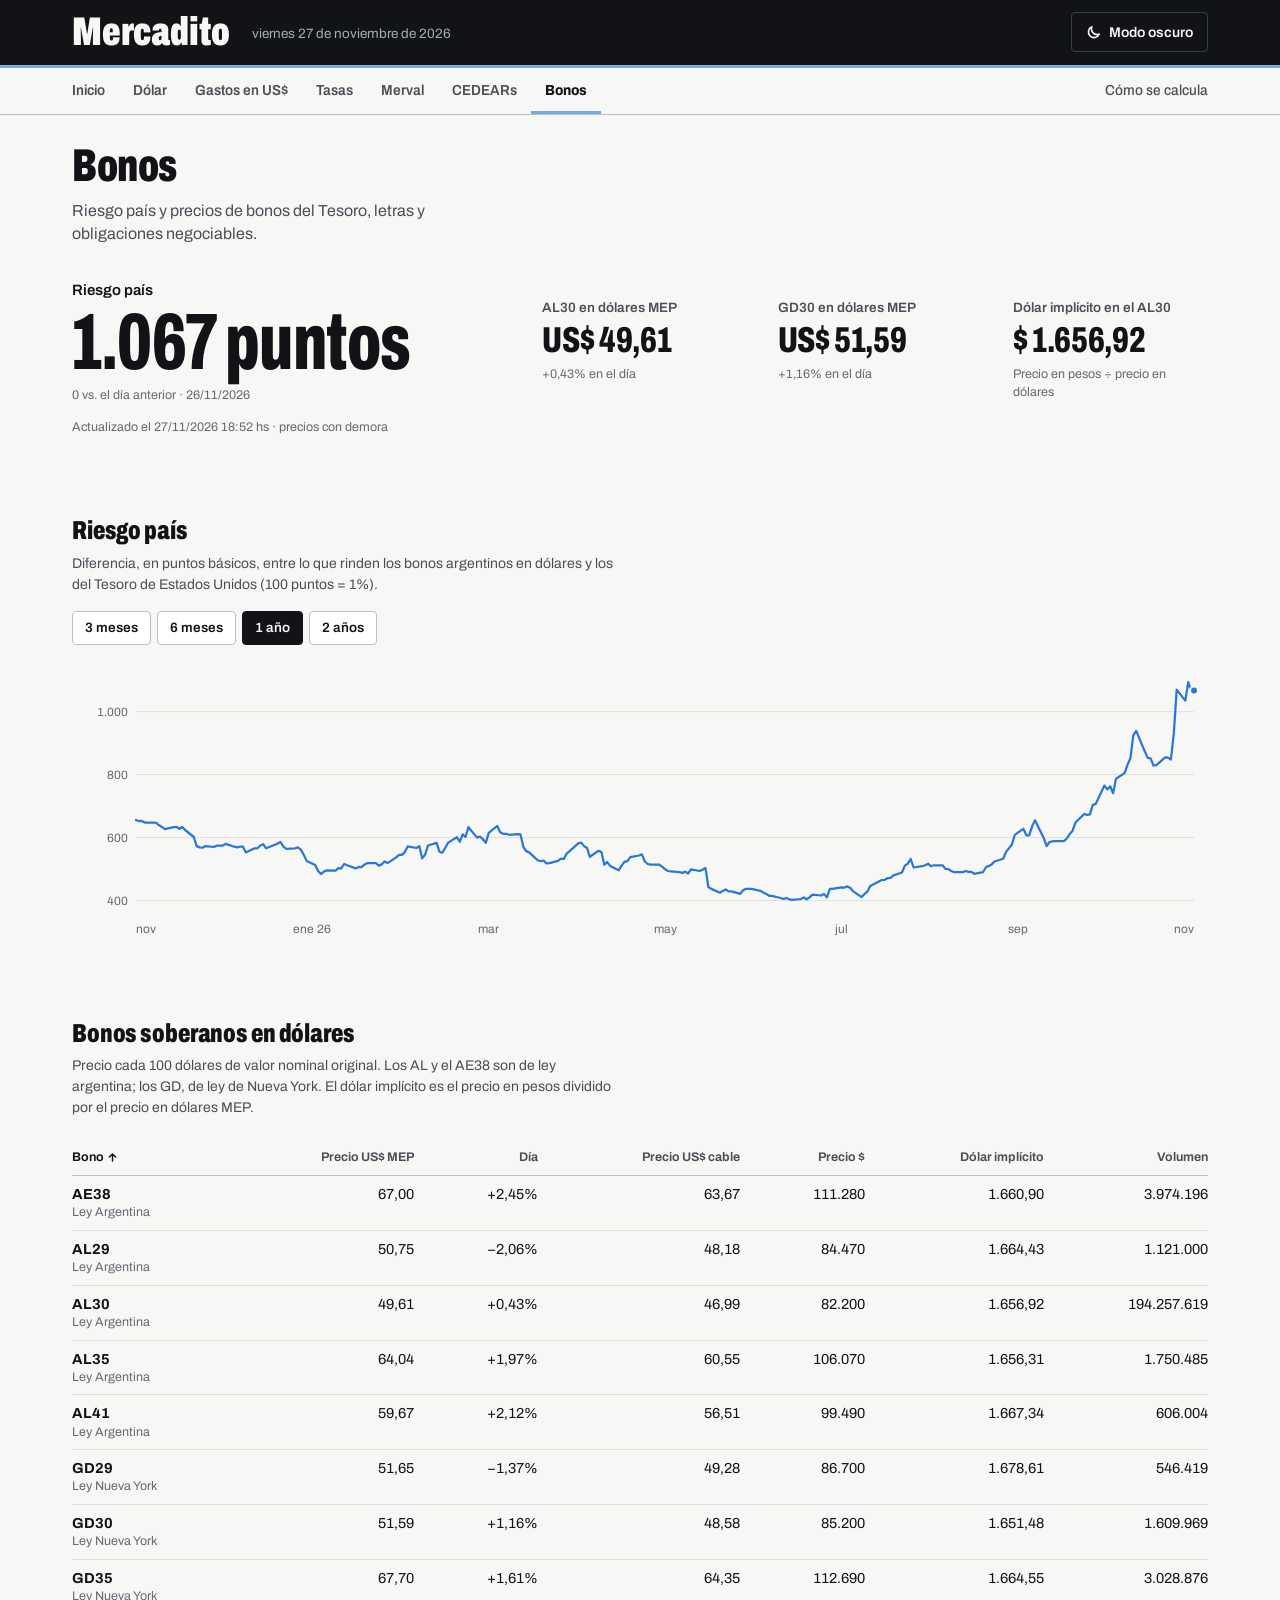
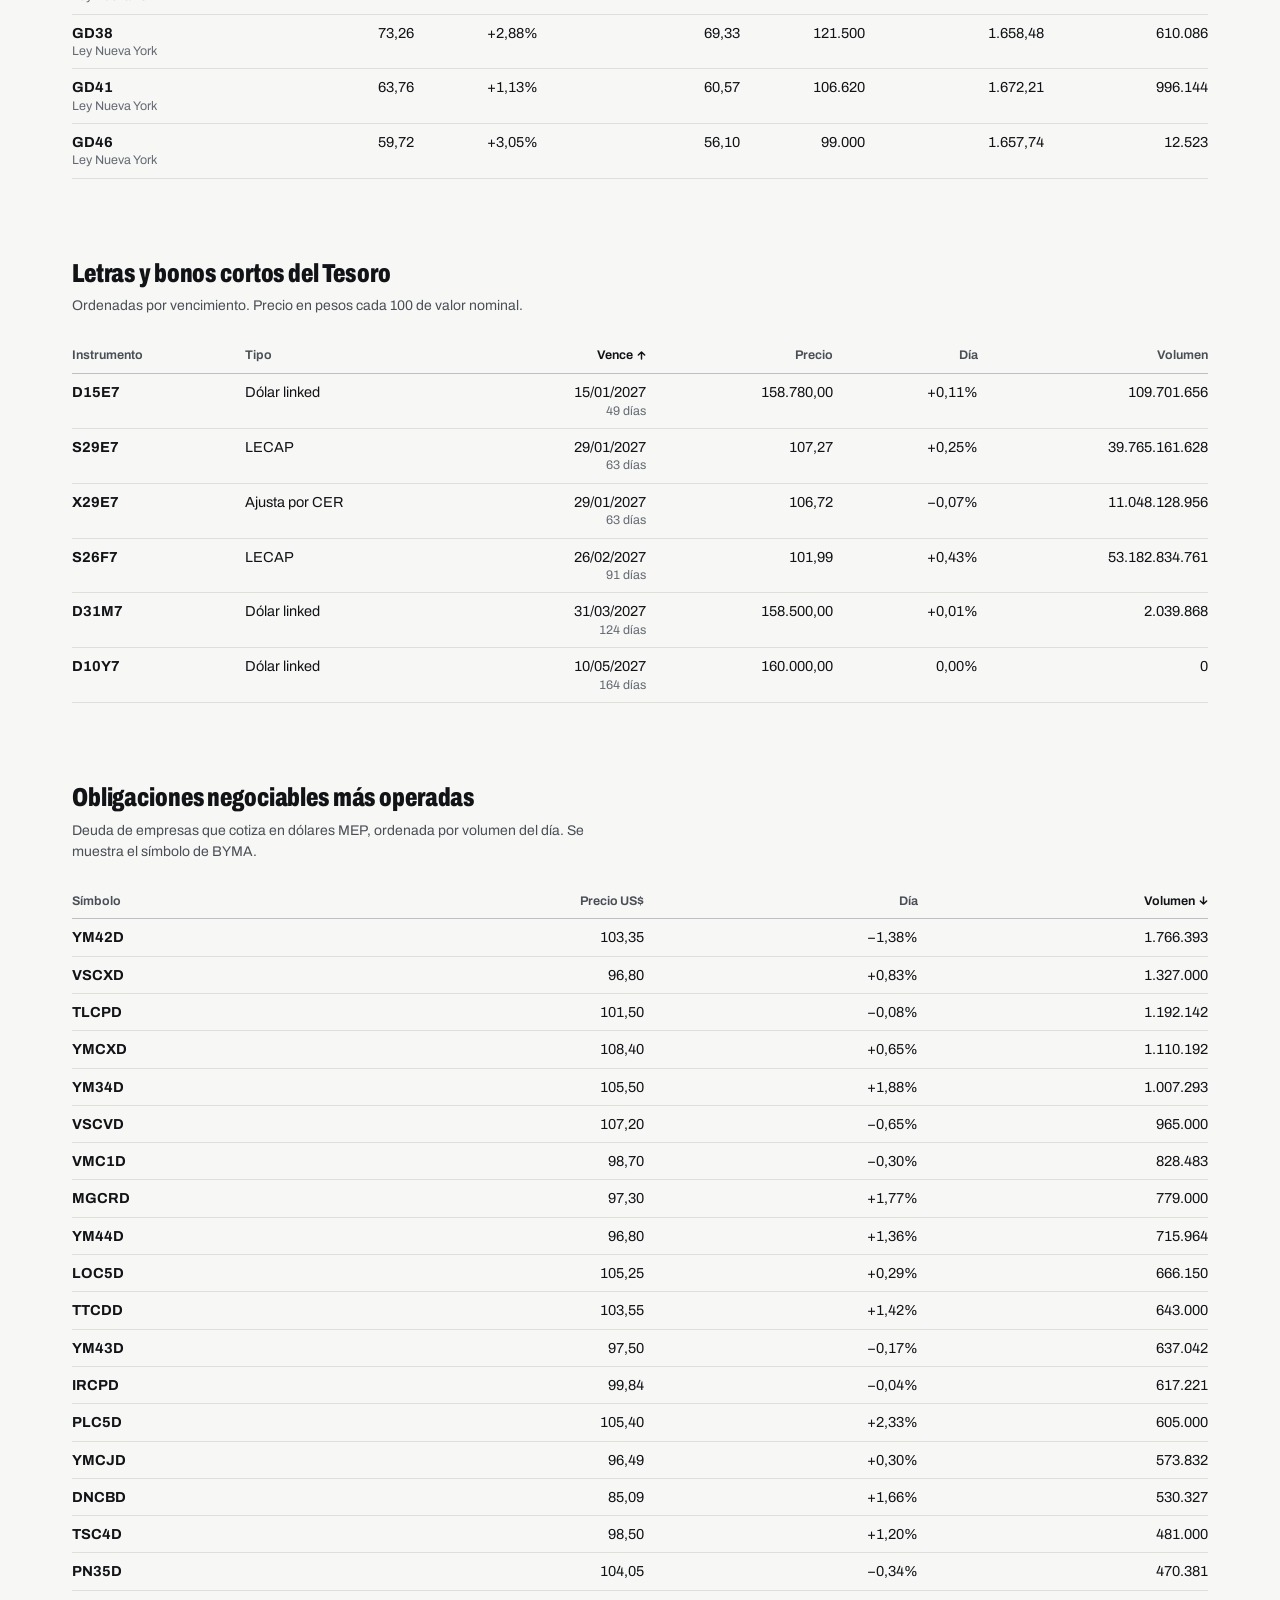
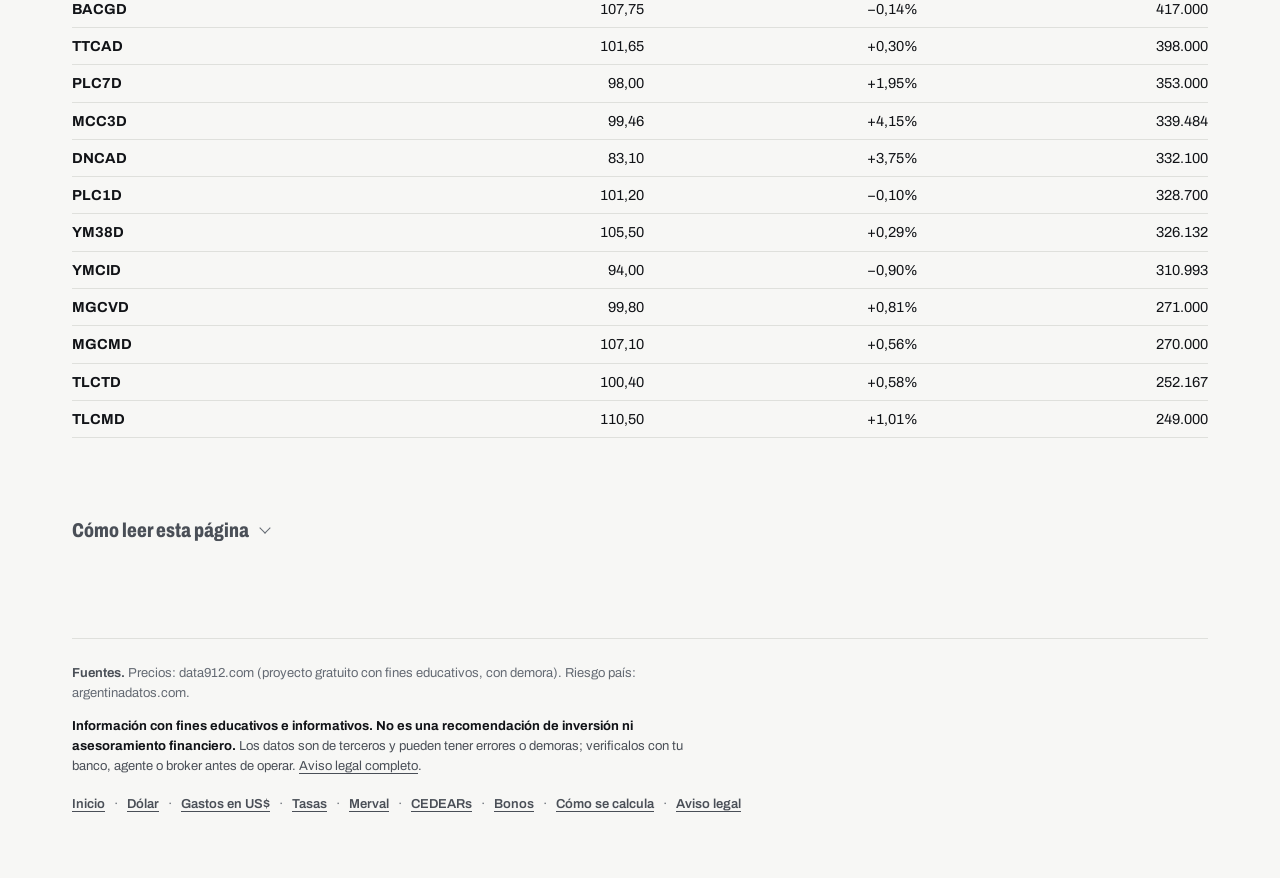
==== commit ef105326: "actualizar datos" ====
--- a/bonos/index.html
+++ b/bonos/index.html
@@ -59,7 +59,7 @@
   <p class="bajada">Riesgo país y precios de bonos del Tesoro, letras y obligaciones negociables.</p>
 </div>
 <section aria-label="Datos principales"><div class="cifras" id="cifras"></div></section>
-<p class="fecha">Actualizado el 27/11/2026 00:44 hs · precios con demora</p>
+<p class="fecha">Actualizado el 27/11/2026 18:52 hs · precios con demora</p>
 
 <section class="bloque" aria-labelledby="t-riesgo" id="bloque-riesgo">
   <h2 id="t-riesgo">Riesgo país</h2>
@@ -137,7 +137,7 @@
 <script>
 
 const M = Mercadito;
-const D = {"sob": [{"t": "AL29", "ley": "Argentina", "d": 51.82, "var": 3.12, "vol": 380638.0, "c": 48.1, "p": 84980.0, "mep": 1639.91}, {"t": "AL30", "ley": "Argentina", "d": 49.4, "var": 0.82, "vol": 174728112.0, "c": 46.68, "p": 82150.0, "mep": 1662.96}, {"t": "AL35", "ley": "Argentina", "d": 62.8, "var": 1.62, "vol": 1885427.0, "c": 59.1, "p": 103580.0, "mep": 1649.36}, {"t": "AE38", "ley": "Argentina", "d": 65.4, "var": 3.32, "vol": 2163692.0, "c": 61.89, "p": 108800.0, "mep": 1663.61}, {"t": "AL41", "ley": "Argentina", "d": 58.43, "var": 3.62, "vol": 694770.0, "c": 54.83, "p": 97170.0, "mep": 1663.02}, {"t": "GD29", "ley": "Nueva York", "d": 52.37, "var": 3.33, "vol": 81938.0, "c": 49.224, "p": 87590.0, "mep": 1672.52}, {"t": "GD30", "ley": "Nueva York", "d": 51.0, "var": 1.76, "vol": 3375675.0, "c": 47.4, "p": 84750.0, "mep": 1661.76}, {"t": "GD35", "ley": "Nueva York", "d": 66.63, "var": 1.06, "vol": 2213473.0, "c": 63.0, "p": 110500.0, "mep": 1658.41}, {"t": "GD38", "ley": "Nueva York", "d": 71.21, "var": 1.76, "vol": 409616.0, "c": 67.27, "p": 118750.0, "mep": 1667.6}, {"t": "GD41", "ley": "Nueva York", "d": 63.05, "var": 1.99, "vol": 778325.0, "c": 59.32, "p": 104700.0, "mep": 1660.59}, {"t": "GD46", "ley": "Nueva York", "d": 57.95, "var": 1.38, "vol": 7191.0, "c": 55.78, "p": 97500.0, "mep": 1682.48}], "letras": [{"t": "D30N6", "tipo": "Dólar linked", "vence": "2026-11-30", "dias": 3, "c": 160580.0, "var": 0.11, "vol": 67775307.0}, {"t": "S30N6", "tipo": "LECAP", "vence": "2026-11-30", "dias": 3, "c": 129.675, "var": 0.07, "vol": 137955936008.0}, {"t": "X30N6", "tipo": "Ajusta por CER", "vence": "2026-11-30", "dias": 3, "c": 131.595, "var": 0.07, "vol": 5155215548.0}, {"t": "D15E7", "tipo": "Dólar linked", "vence": "2027-01-15", "dias": 49, "c": 158600.0, "var": -0.14, "vol": 230235667.0}, {"t": "S29E7", "tipo": "LECAP", "vence": "2027-01-29", "dias": 63, "c": 107.0, "var": 0.14, "vol": 4918737619.0}, {"t": "X29E7", "tipo": "Ajusta por CER", "vence": "2027-01-29", "dias": 63, "c": 106.8, "var": 0.52, "vol": 11566931950.0}, {"t": "S26F7", "tipo": "LECAP", "vence": "2027-02-26", "dias": 91, "c": 101.55, "var": 0.23, "vol": 13398080408.0}, {"t": "D31M7", "tipo": "Dólar linked", "vence": "2027-03-31", "dias": 124, "c": 158490.0, "var": 0.06, "vol": 265087.0}, {"t": "D10Y7", "tipo": "Dólar linked", "vence": "2027-05-10", "dias": 164, "c": 160000.0, "var": 0.0, "vol": 0.0}], "ons": [{"t": "BYCWD", "c": 103.35, "var": -0.05, "vol": 1309000.0}, {"t": "VSCXD", "c": 96.0, "var": 1.21, "vol": 1073000.0}, {"t": "YM34D", "c": 103.55, "var": 1.22, "vol": 894675.0}, {"t": "VMC1D", "c": 99.0, "var": 0.05, "vol": 838410.0}, {"t": "YM44D", "c": 95.5, "var": 1.06, "vol": 751833.0}, {"t": "TTCAD", "c": 101.35, "var": 0.4, "vol": 710000.0}, {"t": "VSCVD", "c": 107.9, "var": 1.03, "vol": 710000.0}, {"t": "YMCXD", "c": 107.7, "var": 0.7, "vol": 708440.0}, {"t": "IRCPD", "c": 99.88, "var": -0.27, "vol": 559587.0}, {"t": "TTCDD", "c": 102.1, "var": 0.64, "vol": 549000.0}, {"t": "YM43D", "c": 97.67, "var": -0.23, "vol": 479292.0}, {"t": "TLCPD", "c": 106.5, "var": 0.95, "vol": 462462.0}, {"t": "MGCVD", "c": 99.0, "var": -0.6, "vol": 458000.0}, {"t": "OLC7D", "c": 99.19, "var": -1.16, "vol": 453201.0}, {"t": "MGCRD", "c": 95.61, "var": 0.56, "vol": 412000.0}, {"t": "YMCJD", "c": 96.2, "var": 0.93, "vol": 396418.0}, {"t": "TLCMD", "c": 109.4, "var": 0.69, "vol": 325000.0}, {"t": "LOC6D", "c": 100.9, "var": -0.84, "vol": 313357.0}, {"t": "PLC4D", "c": 106.95, "var": -0.97, "vol": 306000.0}, {"t": "PLC7D", "c": 96.13, "var": -0.9, "vol": 288000.0}, {"t": "YM42D", "c": 104.8, "var": 1.16, "vol": 261026.0}, {"t": "TLCTD", "c": 99.82, "var": 0.37, "vol": 260209.0}, {"t": "DNCBD", "c": 83.7, "var": 3.33, "vol": 248418.0}, {"t": "TSC4D", "c": 97.33, "var": -0.68, "vol": 245000.0}, {"t": "XMC1D", "c": 101.5, "var": 0.15, "vol": 243729.0}, {"t": "BYCXD", "c": 102.9, "var": 0.19, "vol": 207000.0}, {"t": "LOC5D", "c": 104.95, "var": -0.14, "vol": 204700.0}, {"t": "YM39D", "c": 108.55, "var": 1.12, "vol": 193071.0}, {"t": "VSCRD", "c": 106.9, "var": 2.79, "vol": 180309.0}, {"t": "MCC3D", "c": 95.5, "var": 0.54, "vol": 179042.0}], "riesgo": [["2024-11-27", 755], ["2024-11-28", 752], ["2024-11-29", 752], ["2024-11-30", 752], ["2024-12-01", 752], ["2024-12-02", 749], ["2024-12-03", 754], ["2024-12-04", 751], ["2024-12-05", 760], ["2024-12-06", 769], ["2024-12-07", 769], ["2024-12-08", 769], ["2024-12-09", 737], ["2024-12-10", 735], ["2024-12-11", 719], ["2024-12-12", 715], ["2024-12-13", 708], ["2024-12-14", 708], ["2024-12-15", 708], ["2024-12-16", 677], ["2024-12-17", 673], ["2024-12-18", 658], ["2024-12-19", 663], ["2024-12-20", 671], ["2024-12-21", 671], ["2024-12-22", 671], ["2024-12-23", 649], ["2024-12-24", 649], ["2024-12-25", 650], ["2024-12-26", 631], ["2024-12-27", 627], ["2024-12-28", 627], ["2024-12-29", 627], ["2024-12-30", 635], ["2024-12-31", 635], ["2025-01-01", 635], ["2025-01-02", 610], ["2025-01-03", 610], ["2025-01-06", 569], ["2025-01-07", 561], ["2025-01-08", 572], ["2025-01-09", 560], ["2025-01-10", 580], ["2025-01-13", 589], ["2025-01-14", 579], ["2025-01-15", 597], ["2025-01-16", 626], ["2025-01-17", 644], ["2025-01-20", 641], ["2025-01-21", 638], ["2025-01-22", 640], ["2025-01-23", 646], ["2025-01-24", 631], ["2025-01-27", 642], ["2025-01-28", 634], ["2025-01-29", 611], ["2025-01-30", 614], ["2025-01-31", 618], ["2025-02-03", 632], ["2025-02-04", 640], ["2025-02-05", 660], ["2025-02-06", 659], ["2025-02-07", 660], ["2025-02-10", 677], ["2025-02-11", 710], ["2025-02-12", 673], ["2025-02-13", 675], ["2025-02-14", 675], ["2025-02-17", 675], ["2025-02-18", 696], ["2025-02-19", 719], ["2025-02-20", 719], ["2025-02-21", 720], ["2025-02-24", 730], ["2025-02-25", 748], ["2025-02-26", 749], ["2025-02-27", 769], ["2025-02-28", 780], ["2025-03-03", 780], ["2025-03-04", 780], ["2025-03-05", 717], ["2025-03-06", 714], ["2025-03-07", 692], ["2025-03-10", 723], ["2025-03-11", 723], ["2025-03-12", 718], ["2025-03-13", 748], ["2025-03-14", 737], ["2025-03-17", 750], ["2025-03-18", 787], ["2025-03-19", 777], ["2025-03-20", 762], ["2025-03-21", 769], ["2025-03-25", 761], ["2025-03-26", 769], ["2025-03-27", 759], ["2025-03-28", 797], ["2025-03-31", 816], ["2025-04-01", 823], ["2025-04-02", 823], ["2025-04-03", 872], ["2025-04-04", 925], ["2025-04-07", 960], ["2025-04-08", 978], ["2025-04-09", 889], ["2025-04-10", 899], ["2025-04-11", 874], ["2025-04-14", 896], ["2025-04-15", 725], ["2025-04-16", 745], ["2025-04-17", 745], ["2025-04-18", 726], ["2025-04-21", 720], ["2025-04-22", 720], ["2025-04-23", 720], ["2025-04-24", 713], ["2025-04-25", 692], ["2025-04-28", 710], ["2025-04-29", 701], ["2025-04-30", 726], ["2025-05-01", 735], ["2025-05-02", 741], ["2025-05-05", 741], ["2025-05-06", 741], ["2025-05-07", 766], ["2025-05-08", 678], ["2025-05-09", 678], ["2025-05-12", 650], ["2025-05-13", 651], ["2025-05-14", 648], ["2025-05-15", 676], ["2025-05-16", 676], ["2025-05-19", 675], ["2025-05-20", 663], ["2025-05-21", 661], ["2025-05-22", 665], ["2025-05-23", 665], ["2025-05-26", 666], ["2025-05-27", 666], ["2025-05-28", 655], ["2025-05-29", 663], ["2025-06-03", 668], ["2025-06-04", 688], ["2025-06-05", 688], ["2025-06-06", 691], ["2025-06-09", 686], ["2025-06-10", 655], ["2025-06-11", 668], ["2025-06-12", 678], ["2025-06-13", 688], ["2025-06-16", 687], ["2025-06-17", 714], ["2025-06-18", 726], ["2025-06-23", 719], ["2025-06-24", 681], ["2025-06-25", 687], ["2025-06-26", 685], ["2025-06-27", 677], ["2025-06-30", 701], ["2025-07-01", 699], ["2025-07-02", 700], ["2025-07-03", 679], ["2025-07-07", 698], ["2025-07-08", 704], ["2025-07-09", 692], ["2025-07-10", 700], ["2025-07-11", 717], ["2025-07-15", 736], ["2025-07-16", 748], ["2025-07-17", 770], ["2025-07-18", 759], ["2025-07-21", 763], ["2025-07-22", 775], ["2025-07-23", 773], ["2025-07-24", 753], ["2025-07-25", 734], ["2025-07-28", 719], ["2025-07-29", 727], ["2025-07-30", 716], ["2025-07-31", 730], ["2025-08-01", 771], ["2025-08-04", 761], ["2025-08-05", 743], ["2025-08-06", 735], ["2025-08-07", 728], ["2025-08-08", 733], ["2025-08-11", 724], ["2025-08-12", 722], ["2025-08-13", 711], ["2025-08-14", 712], ["2025-08-15", 709], ["2025-08-18", 706], ["2025-08-19", 700], ["2025-08-20", 747], ["2025-08-21", 753], ["2025-08-22", 767], ["2025-08-25", 829], ["2025-08-26", 850], ["2025-08-27", 853], ["2025-08-28", 837], ["2025-08-29", 829], ["2025-09-02", 898], ["2025-09-03", 893], ["2025-09-04", 901], ["2025-09-05", 906], ["2025-09-08", 1108], ["2025-09-09", 1070], ["2025-09-10", 1024], ["2025-09-11", 1047], ["2025-09-12", 1140], ["2025-09-15", 1231], ["2025-09-16", 1167], ["2025-09-17", 1246], ["2025-09-18", 1456], ["2025-09-19", 1456], ["2025-09-22", 1089], ["2025-09-23", 1018], ["2025-09-24", 898], ["2025-09-25", 973], ["2025-09-26", 1060], ["2025-09-27", 1060], ["2025-09-29", 1115], ["2025-09-30", 1222], ["2025-10-01", 1264], ["2025-10-02", 1264], ["2025-10-03", 1165], ["2025-10-06", 1080], ["2025-10-07", 1016], ["2025-10-08", 1074], ["2025-10-09", 1071], ["2025-10-10", 932], ["2025-10-13", 932], ["2025-10-14", 1026], ["2025-10-15", 1004], ["2025-10-16", 1029], ["2025-10-17", 1089], ["2025-10-20", 1048], ["2025-10-21", 1075], ["2025-10-22", 1123], ["2025-10-23", 1081], ["2025-10-24", 1081], ["2025-10-27", 708], ["2025-10-28", 685], ["2025-10-29", 666], ["2025-10-30", 676], ["2025-10-31", 657], ["2025-11-03", 665], ["2025-11-04", 660], ["2025-11-05", 621], ["2025-11-06", 638], ["2025-11-07", 647], ["2025-11-10", 599], ["2025-11-11", 598], ["2025-11-12", 605], ["2025-11-13", 616], ["2025-11-14", 612], ["2025-11-17", 616], ["2025-11-18", 614], ["2025-11-19", 601], ["2025-11-20", 620], ["2025-11-21", 651], ["2025-11-24", 635], ["2025-11-25", 656], ["2025-11-26", 652], ["2025-11-27", 653], ["2025-11-28", 648], ["2025-12-01", 648], ["2025-12-02", 647], ["2025-12-03", 639], ["2025-12-04", 634], ["2025-12-05", 627], ["2025-12-08", 633], ["2025-12-09", 634], ["2025-12-10", 628], ["2025-12-11", 634], ["2025-12-12", 624], ["2025-12-15", 602], ["2025-12-16", 573], ["2025-12-17", 569], ["2025-12-18", 568], ["2025-12-19", 573], ["2025-12-22", 570], ["2025-12-23", 575], ["2025-12-24", 575], ["2025-12-25", 575], ["2025-12-26", 580], ["2025-12-29", 571], ["2025-12-30", 569], ["2025-12-31", 571], ["2026-01-01", 571], ["2026-01-02", 553], ["2026-01-05", 566], ["2026-01-06", 566], ["2026-01-07", 575], ["2026-01-08", 579], ["2026-01-09", 566], ["2026-01-12", 577], ["2026-01-13", 581], ["2026-01-14", 586], ["2026-01-15", 571], ["2026-01-16", 564], ["2026-01-19", 566], ["2026-01-20", 569], ["2026-01-21", 562], ["2026-01-22", 546], ["2026-01-23", 526], ["2026-01-26", 513], ["2026-01-27", 494], ["2026-01-28", 484], ["2026-01-29", 492], ["2026-01-30", 496], ["2026-02-02", 495], ["2026-02-03", 503], ["2026-02-04", 502], ["2026-02-05", 516], ["2026-02-06", 512], ["2026-02-09", 502], ["2026-02-10", 507], ["2026-02-11", 506], ["2026-02-12", 514], ["2026-02-13", 519], ["2026-02-16", 519], ["2026-02-17", 511], ["2026-02-18", 515], ["2026-02-19", 524], ["2026-02-20", 519], ["2026-02-23", 537], ["2026-02-24", 545], ["2026-02-25", 545], ["2026-02-26", 554], ["2026-02-27", 572], ["2026-03-02", 567], ["2026-03-03", 573], ["2026-03-04", 534], ["2026-03-05", 546], ["2026-03-06", 575], ["2026-03-09", 583], ["2026-03-10", 555], ["2026-03-11", 552], ["2026-03-12", 568], ["2026-03-13", 584], ["2026-03-16", 601], ["2026-03-17", 587], ["2026-03-18", 610], ["2026-03-19", 602], ["2026-03-20", 633], ["2026-03-23", 600], ["2026-03-24", 603], ["2026-03-25", 595], ["2026-03-26", 583], ["2026-03-27", 615], ["2026-03-30", 637], ["2026-03-31", 617], ["2026-04-01", 612], ["2026-04-02", 612], ["2026-04-03", 609], ["2026-04-06", 611], ["2026-04-07", 610], ["2026-04-08", 570], ["2026-04-09", 557], ["2026-04-10", 553], ["2026-04-13", 528], ["2026-04-14", 525], ["2026-04-15", 527], ["2026-04-16", 518], ["2026-04-17", 519], ["2026-04-20", 526], ["2026-04-21", 533], ["2026-04-22", 532], ["2026-04-23", 549], ["2026-04-24", 557], ["2026-04-27", 582], ["2026-04-28", 584], ["2026-04-29", 573], ["2026-04-30", 567], ["2026-05-01", 539], ["2026-05-04", 558], ["2026-05-05", 554], ["2026-05-06", 514], ["2026-05-07", 522], ["2026-05-08", 510], ["2026-05-11", 496], ["2026-05-12", 511], ["2026-05-13", 523], ["2026-05-14", 525], ["2026-05-15", 538], ["2026-05-18", 543], ["2026-05-19", 547], ["2026-05-20", 524], ["2026-05-21", 516], ["2026-05-22", 514], ["2026-05-25", 514], ["2026-05-26", 508], ["2026-05-27", 500], ["2026-05-28", 494], ["2026-05-29", 493], ["2026-06-01", 490], ["2026-06-02", 488], ["2026-06-03", 492], ["2026-06-04", 486], ["2026-06-05", 499], ["2026-06-08", 494], ["2026-06-09", 498], ["2026-06-10", 503], ["2026-06-11", 443], ["2026-06-12", 437], ["2026-06-15", 425], ["2026-06-16", 430], ["2026-06-17", 435], ["2026-06-18", 429], ["2026-06-19", 429], ["2026-06-22", 421], ["2026-06-23", 433], ["2026-06-24", 437], ["2026-06-25", 437], ["2026-06-26", 437], ["2026-06-29", 431], ["2026-06-30", 426], ["2026-07-01", 421], ["2026-07-02", 415], ["2026-07-03", 415], ["2026-07-06", 408], ["2026-07-07", 405], ["2026-07-08", 408], ["2026-07-09", 404], ["2026-07-10", 402], ["2026-07-13", 405], ["2026-07-14", 410], ["2026-07-15", 404], ["2026-07-16", 410], ["2026-07-17", 419], ["2026-07-20", 416], ["2026-07-21", 421], ["2026-07-22", 410], ["2026-07-23", 437], ["2026-07-24", 437], ["2026-07-27", 442], ["2026-07-28", 441], ["2026-07-29", 445], ["2026-07-30", 441], ["2026-07-31", 430], ["2026-08-03", 411], ["2026-08-04", 421], ["2026-08-05", 428], ["2026-08-06", 446], ["2026-08-07", 451], ["2026-08-10", 465], ["2026-08-11", 466], ["2026-08-12", 471], ["2026-08-13", 472], ["2026-08-14", 480], ["2026-08-17", 489], ["2026-08-18", 511], ["2026-08-19", 517], ["2026-08-20", 532], ["2026-08-21", 505], ["2026-08-24", 509], ["2026-08-25", 512], ["2026-08-26", 517], ["2026-08-27", 509], ["2026-08-28", 512], ["2026-08-31", 512], ["2026-09-01", 501], ["2026-09-02", 500], ["2026-09-03", 494], ["2026-09-04", 490], ["2026-09-07", 490], ["2026-09-08", 494], ["2026-09-09", 491], ["2026-09-10", 491], ["2026-09-11", 485], ["2026-09-14", 490], ["2026-09-15", 506], ["2026-09-16", 510], ["2026-09-17", 515], ["2026-09-18", 524], ["2026-09-21", 533], ["2026-09-22", 555], ["2026-09-23", 566], ["2026-09-24", 578], ["2026-09-25", 609], ["2026-09-28", 628], ["2026-09-29", 607], ["2026-09-30", 607], ["2026-10-01", 636], ["2026-10-02", 655], ["2026-10-05", 599], ["2026-10-06", 573], ["2026-10-07", 586], ["2026-10-08", 588], ["2026-10-09", 589], ["2026-10-12", 589], ["2026-10-13", 597], ["2026-10-14", 611], ["2026-10-15", 622], ["2026-10-16", 648], ["2026-10-19", 675], ["2026-10-20", 672], ["2026-10-21", 674], ["2026-10-22", 704], ["2026-10-23", 707], ["2026-10-26", 765], ["2026-10-27", 753], ["2026-10-28", 763], ["2026-10-29", 741], ["2026-10-30", 787], ["2026-11-02", 805], ["2026-11-03", 831], ["2026-11-04", 852], ["2026-11-05", 925], ["2026-11-06", 939], ["2026-11-09", 873], ["2026-11-10", 853], ["2026-11-11", 852], ["2026-11-12", 829], ["2026-11-13", 830], ["2026-11-16", 855], ["2026-11-17", 854], ["2026-11-18", 848], ["2026-11-19", 931], ["2026-11-20", 1070], ["2026-11-23", 1035], ["2026-11-24", 1094], ["2026-11-25", 1067]]};
+const D = {"sob": [{"t": "AL29", "ley": "Argentina", "d": 50.75, "var": -2.06, "vol": 1121000.0, "c": 48.177, "p": 84470.0, "mep": 1664.43}, {"t": "AL30", "ley": "Argentina", "d": 49.61, "var": 0.43, "vol": 194257619.0, "c": 46.99, "p": 82200.0, "mep": 1656.92}, {"t": "AL35", "ley": "Argentina", "d": 64.04, "var": 1.97, "vol": 1750485.0, "c": 60.55, "p": 106070.0, "mep": 1656.31}, {"t": "AE38", "ley": "Argentina", "d": 67.0, "var": 2.45, "vol": 3974196.0, "c": 63.67, "p": 111280.0, "mep": 1660.9}, {"t": "AL41", "ley": "Argentina", "d": 59.67, "var": 2.12, "vol": 606004.0, "c": 56.51, "p": 99490.0, "mep": 1667.34}, {"t": "GD29", "ley": "Nueva York", "d": 51.65, "var": -1.37, "vol": 546419.0, "c": 49.284, "p": 86700.0, "mep": 1678.61}, {"t": "GD30", "ley": "Nueva York", "d": 51.59, "var": 1.16, "vol": 1609969.0, "c": 48.576, "p": 85200.0, "mep": 1651.48}, {"t": "GD35", "ley": "Nueva York", "d": 67.7, "var": 1.61, "vol": 3028876.0, "c": 64.35, "p": 112690.0, "mep": 1664.55}, {"t": "GD38", "ley": "Nueva York", "d": 73.26, "var": 2.88, "vol": 610086.0, "c": 69.33, "p": 121500.0, "mep": 1658.48}, {"t": "GD41", "ley": "Nueva York", "d": 63.76, "var": 1.13, "vol": 996144.0, "c": 60.57, "p": 106620.0, "mep": 1672.21}, {"t": "GD46", "ley": "Nueva York", "d": 59.72, "var": 3.05, "vol": 12523.0, "c": 56.1, "p": 99000.0, "mep": 1657.74}], "letras": [{"t": "D15E7", "tipo": "Dólar linked", "vence": "2027-01-15", "dias": 49, "c": 158780.0, "var": 0.11, "vol": 109701656.0}, {"t": "S29E7", "tipo": "LECAP", "vence": "2027-01-29", "dias": 63, "c": 107.27, "var": 0.25, "vol": 39765161628.0}, {"t": "X29E7", "tipo": "Ajusta por CER", "vence": "2027-01-29", "dias": 63, "c": 106.721, "var": -0.07, "vol": 11048128956.0}, {"t": "S26F7", "tipo": "LECAP", "vence": "2027-02-26", "dias": 91, "c": 101.99, "var": 0.43, "vol": 53182834761.0}, {"t": "D31M7", "tipo": "Dólar linked", "vence": "2027-03-31", "dias": 124, "c": 158500.0, "var": 0.01, "vol": 2039868.0}, {"t": "D10Y7", "tipo": "Dólar linked", "vence": "2027-05-10", "dias": 164, "c": 160000.0, "var": 0.0, "vol": 0.0}], "ons": [{"t": "YM42D", "c": 103.35, "var": -1.38, "vol": 1766393.0}, {"t": "VSCXD", "c": 96.8, "var": 0.83, "vol": 1327000.0}, {"t": "TLCPD", "c": 101.5, "var": -0.08, "vol": 1192142.0}, {"t": "YMCXD", "c": 108.4, "var": 0.65, "vol": 1110192.0}, {"t": "YM34D", "c": 105.5, "var": 1.88, "vol": 1007293.0}, {"t": "VSCVD", "c": 107.2, "var": -0.65, "vol": 965000.0}, {"t": "VMC1D", "c": 98.7, "var": -0.3, "vol": 828483.0}, {"t": "MGCRD", "c": 97.3, "var": 1.77, "vol": 779000.0}, {"t": "YM44D", "c": 96.8, "var": 1.36, "vol": 715964.0}, {"t": "LOC5D", "c": 105.25, "var": 0.29, "vol": 666150.0}, {"t": "TTCDD", "c": 103.55, "var": 1.42, "vol": 643000.0}, {"t": "YM43D", "c": 97.5, "var": -0.17, "vol": 637042.0}, {"t": "IRCPD", "c": 99.84, "var": -0.04, "vol": 617221.0}, {"t": "PLC5D", "c": 105.4, "var": 2.33, "vol": 605000.0}, {"t": "YMCJD", "c": 96.49, "var": 0.3, "vol": 573832.0}, {"t": "DNCBD", "c": 85.09, "var": 1.66, "vol": 530327.0}, {"t": "TSC4D", "c": 98.5, "var": 1.2, "vol": 481000.0}, {"t": "PN35D", "c": 104.05, "var": -0.34, "vol": 470381.0}, {"t": "BACGD", "c": 107.75, "var": -0.14, "vol": 417000.0}, {"t": "TTCAD", "c": 101.65, "var": 0.3, "vol": 398000.0}, {"t": "PLC7D", "c": 98.0, "var": 1.95, "vol": 353000.0}, {"t": "MCC3D", "c": 99.46, "var": 4.15, "vol": 339484.0}, {"t": "DNCAD", "c": 83.1, "var": 3.75, "vol": 332100.0}, {"t": "PLC1D", "c": 101.2, "var": -0.1, "vol": 328700.0}, {"t": "YM38D", "c": 105.5, "var": 0.29, "vol": 326132.0}, {"t": "YMCID", "c": 94.0, "var": -0.9, "vol": 310993.0}, {"t": "MGCVD", "c": 99.8, "var": 0.81, "vol": 271000.0}, {"t": "MGCMD", "c": 107.1, "var": 0.56, "vol": 270000.0}, {"t": "TLCTD", "c": 100.4, "var": 0.58, "vol": 252167.0}, {"t": "TLCMD", "c": 110.5, "var": 1.01, "vol": 249000.0}], "riesgo": [["2024-11-27", 755], ["2024-11-28", 752], ["2024-11-29", 752], ["2024-11-30", 752], ["2024-12-01", 752], ["2024-12-02", 749], ["2024-12-03", 754], ["2024-12-04", 751], ["2024-12-05", 760], ["2024-12-06", 769], ["2024-12-07", 769], ["2024-12-08", 769], ["2024-12-09", 737], ["2024-12-10", 735], ["2024-12-11", 719], ["2024-12-12", 715], ["2024-12-13", 708], ["2024-12-14", 708], ["2024-12-15", 708], ["2024-12-16", 677], ["2024-12-17", 673], ["2024-12-18", 658], ["2024-12-19", 663], ["2024-12-20", 671], ["2024-12-21", 671], ["2024-12-22", 671], ["2024-12-23", 649], ["2024-12-24", 649], ["2024-12-25", 650], ["2024-12-26", 631], ["2024-12-27", 627], ["2024-12-28", 627], ["2024-12-29", 627], ["2024-12-30", 635], ["2024-12-31", 635], ["2025-01-01", 635], ["2025-01-02", 610], ["2025-01-03", 610], ["2025-01-06", 569], ["2025-01-07", 561], ["2025-01-08", 572], ["2025-01-09", 560], ["2025-01-10", 580], ["2025-01-13", 589], ["2025-01-14", 579], ["2025-01-15", 597], ["2025-01-16", 626], ["2025-01-17", 644], ["2025-01-20", 641], ["2025-01-21", 638], ["2025-01-22", 640], ["2025-01-23", 646], ["2025-01-24", 631], ["2025-01-27", 642], ["2025-01-28", 634], ["2025-01-29", 611], ["2025-01-30", 614], ["2025-01-31", 618], ["2025-02-03", 632], ["2025-02-04", 640], ["2025-02-05", 660], ["2025-02-06", 659], ["2025-02-07", 660], ["2025-02-10", 677], ["2025-02-11", 710], ["2025-02-12", 673], ["2025-02-13", 675], ["2025-02-14", 675], ["2025-02-17", 675], ["2025-02-18", 696], ["2025-02-19", 719], ["2025-02-20", 719], ["2025-02-21", 720], ["2025-02-24", 730], ["2025-02-25", 748], ["2025-02-26", 749], ["2025-02-27", 769], ["2025-02-28", 780], ["2025-03-03", 780], ["2025-03-04", 780], ["2025-03-05", 717], ["2025-03-06", 714], ["2025-03-07", 692], ["2025-03-10", 723], ["2025-03-11", 723], ["2025-03-12", 718], ["2025-03-13", 748], ["2025-03-14", 737], ["2025-03-17", 750], ["2025-03-18", 787], ["2025-03-19", 777], ["2025-03-20", 762], ["2025-03-21", 769], ["2025-03-25", 761], ["2025-03-26", 769], ["2025-03-27", 759], ["2025-03-28", 797], ["2025-03-31", 816], ["2025-04-01", 823], ["2025-04-02", 823], ["2025-04-03", 872], ["2025-04-04", 925], ["2025-04-07", 960], ["2025-04-08", 978], ["2025-04-09", 889], ["2025-04-10", 899], ["2025-04-11", 874], ["2025-04-14", 896], ["2025-04-15", 725], ["2025-04-16", 745], ["2025-04-17", 745], ["2025-04-18", 726], ["2025-04-21", 720], ["2025-04-22", 720], ["2025-04-23", 720], ["2025-04-24", 713], ["2025-04-25", 692], ["2025-04-28", 710], ["2025-04-29", 701], ["2025-04-30", 726], ["2025-05-01", 735], ["2025-05-02", 741], ["2025-05-05", 741], ["2025-05-06", 741], ["2025-05-07", 766], ["2025-05-08", 678], ["2025-05-09", 678], ["2025-05-12", 650], ["2025-05-13", 651], ["2025-05-14", 648], ["2025-05-15", 676], ["2025-05-16", 676], ["2025-05-19", 675], ["2025-05-20", 663], ["2025-05-21", 661], ["2025-05-22", 665], ["2025-05-23", 665], ["2025-05-26", 666], ["2025-05-27", 666], ["2025-05-28", 655], ["2025-05-29", 663], ["2025-06-03", 668], ["2025-06-04", 688], ["2025-06-05", 688], ["2025-06-06", 691], ["2025-06-09", 686], ["2025-06-10", 655], ["2025-06-11", 668], ["2025-06-12", 678], ["2025-06-13", 688], ["2025-06-16", 687], ["2025-06-17", 714], ["2025-06-18", 726], ["2025-06-23", 719], ["2025-06-24", 681], ["2025-06-25", 687], ["2025-06-26", 685], ["2025-06-27", 677], ["2025-06-30", 701], ["2025-07-01", 699], ["2025-07-02", 700], ["2025-07-03", 679], ["2025-07-07", 698], ["2025-07-08", 704], ["2025-07-09", 692], ["2025-07-10", 700], ["2025-07-11", 717], ["2025-07-15", 736], ["2025-07-16", 748], ["2025-07-17", 770], ["2025-07-18", 759], ["2025-07-21", 763], ["2025-07-22", 775], ["2025-07-23", 773], ["2025-07-24", 753], ["2025-07-25", 734], ["2025-07-28", 719], ["2025-07-29", 727], ["2025-07-30", 716], ["2025-07-31", 730], ["2025-08-01", 771], ["2025-08-04", 761], ["2025-08-05", 743], ["2025-08-06", 735], ["2025-08-07", 728], ["2025-08-08", 733], ["2025-08-11", 724], ["2025-08-12", 722], ["2025-08-13", 711], ["2025-08-14", 712], ["2025-08-15", 709], ["2025-08-18", 706], ["2025-08-19", 700], ["2025-08-20", 747], ["2025-08-21", 753], ["2025-08-22", 767], ["2025-08-25", 829], ["2025-08-26", 850], ["2025-08-27", 853], ["2025-08-28", 837], ["2025-08-29", 829], ["2025-09-02", 898], ["2025-09-03", 893], ["2025-09-04", 901], ["2025-09-05", 906], ["2025-09-08", 1108], ["2025-09-09", 1070], ["2025-09-10", 1024], ["2025-09-11", 1047], ["2025-09-12", 1140], ["2025-09-15", 1231], ["2025-09-16", 1167], ["2025-09-17", 1246], ["2025-09-18", 1456], ["2025-09-19", 1456], ["2025-09-22", 1089], ["2025-09-23", 1018], ["2025-09-24", 898], ["2025-09-25", 973], ["2025-09-26", 1060], ["2025-09-27", 1060], ["2025-09-29", 1115], ["2025-09-30", 1222], ["2025-10-01", 1264], ["2025-10-02", 1264], ["2025-10-03", 1165], ["2025-10-06", 1080], ["2025-10-07", 1016], ["2025-10-08", 1074], ["2025-10-09", 1071], ["2025-10-10", 932], ["2025-10-13", 932], ["2025-10-14", 1026], ["2025-10-15", 1004], ["2025-10-16", 1029], ["2025-10-17", 1089], ["2025-10-20", 1048], ["2025-10-21", 1075], ["2025-10-22", 1123], ["2025-10-23", 1081], ["2025-10-24", 1081], ["2025-10-27", 708], ["2025-10-28", 685], ["2025-10-29", 666], ["2025-10-30", 676], ["2025-10-31", 657], ["2025-11-03", 665], ["2025-11-04", 660], ["2025-11-05", 621], ["2025-11-06", 638], ["2025-11-07", 647], ["2025-11-10", 599], ["2025-11-11", 598], ["2025-11-12", 605], ["2025-11-13", 616], ["2025-11-14", 612], ["2025-11-17", 616], ["2025-11-18", 614], ["2025-11-19", 601], ["2025-11-20", 620], ["2025-11-21", 651], ["2025-11-24", 635], ["2025-11-25", 656], ["2025-11-26", 652], ["2025-11-27", 653], ["2025-11-28", 648], ["2025-12-01", 648], ["2025-12-02", 647], ["2025-12-03", 639], ["2025-12-04", 634], ["2025-12-05", 627], ["2025-12-08", 633], ["2025-12-09", 634], ["2025-12-10", 628], ["2025-12-11", 634], ["2025-12-12", 624], ["2025-12-15", 602], ["2025-12-16", 573], ["2025-12-17", 569], ["2025-12-18", 568], ["2025-12-19", 573], ["2025-12-22", 570], ["2025-12-23", 575], ["2025-12-24", 575], ["2025-12-25", 575], ["2025-12-26", 580], ["2025-12-29", 571], ["2025-12-30", 569], ["2025-12-31", 571], ["2026-01-01", 571], ["2026-01-02", 553], ["2026-01-05", 566], ["2026-01-06", 566], ["2026-01-07", 575], ["2026-01-08", 579], ["2026-01-09", 566], ["2026-01-12", 577], ["2026-01-13", 581], ["2026-01-14", 586], ["2026-01-15", 571], ["2026-01-16", 564], ["2026-01-19", 566], ["2026-01-20", 569], ["2026-01-21", 562], ["2026-01-22", 546], ["2026-01-23", 526], ["2026-01-26", 513], ["2026-01-27", 494], ["2026-01-28", 484], ["2026-01-29", 492], ["2026-01-30", 496], ["2026-02-02", 495], ["2026-02-03", 503], ["2026-02-04", 502], ["2026-02-05", 516], ["2026-02-06", 512], ["2026-02-09", 502], ["2026-02-10", 507], ["2026-02-11", 506], ["2026-02-12", 514], ["2026-02-13", 519], ["2026-02-16", 519], ["2026-02-17", 511], ["2026-02-18", 515], ["2026-02-19", 524], ["2026-02-20", 519], ["2026-02-23", 537], ["2026-02-24", 545], ["2026-02-25", 545], ["2026-02-26", 554], ["2026-02-27", 572], ["2026-03-02", 567], ["2026-03-03", 573], ["2026-03-04", 534], ["2026-03-05", 546], ["2026-03-06", 575], ["2026-03-09", 583], ["2026-03-10", 555], ["2026-03-11", 552], ["2026-03-12", 568], ["2026-03-13", 584], ["2026-03-16", 601], ["2026-03-17", 587], ["2026-03-18", 610], ["2026-03-19", 602], ["2026-03-20", 633], ["2026-03-23", 600], ["2026-03-24", 603], ["2026-03-25", 595], ["2026-03-26", 583], ["2026-03-27", 615], ["2026-03-30", 637], ["2026-03-31", 617], ["2026-04-01", 612], ["2026-04-02", 612], ["2026-04-03", 609], ["2026-04-06", 611], ["2026-04-07", 610], ["2026-04-08", 570], ["2026-04-09", 557], ["2026-04-10", 553], ["2026-04-13", 528], ["2026-04-14", 525], ["2026-04-15", 527], ["2026-04-16", 518], ["2026-04-17", 519], ["2026-04-20", 526], ["2026-04-21", 533], ["2026-04-22", 532], ["2026-04-23", 549], ["2026-04-24", 557], ["2026-04-27", 582], ["2026-04-28", 584], ["2026-04-29", 573], ["2026-04-30", 567], ["2026-05-01", 539], ["2026-05-04", 558], ["2026-05-05", 554], ["2026-05-06", 514], ["2026-05-07", 522], ["2026-05-08", 510], ["2026-05-11", 496], ["2026-05-12", 511], ["2026-05-13", 523], ["2026-05-14", 525], ["2026-05-15", 538], ["2026-05-18", 543], ["2026-05-19", 547], ["2026-05-20", 524], ["2026-05-21", 516], ["2026-05-22", 514], ["2026-05-25", 514], ["2026-05-26", 508], ["2026-05-27", 500], ["2026-05-28", 494], ["2026-05-29", 493], ["2026-06-01", 490], ["2026-06-02", 488], ["2026-06-03", 492], ["2026-06-04", 486], ["2026-06-05", 499], ["2026-06-08", 494], ["2026-06-09", 498], ["2026-06-10", 503], ["2026-06-11", 443], ["2026-06-12", 437], ["2026-06-15", 425], ["2026-06-16", 430], ["2026-06-17", 435], ["2026-06-18", 429], ["2026-06-19", 429], ["2026-06-22", 421], ["2026-06-23", 433], ["2026-06-24", 437], ["2026-06-25", 437], ["2026-06-26", 437], ["2026-06-29", 431], ["2026-06-30", 426], ["2026-07-01", 421], ["2026-07-02", 415], ["2026-07-03", 415], ["2026-07-06", 408], ["2026-07-07", 405], ["2026-07-08", 408], ["2026-07-09", 404], ["2026-07-10", 402], ["2026-07-13", 405], ["2026-07-14", 410], ["2026-07-15", 404], ["2026-07-16", 410], ["2026-07-17", 419], ["2026-07-20", 416], ["2026-07-21", 421], ["2026-07-22", 410], ["2026-07-23", 437], ["2026-07-24", 437], ["2026-07-27", 442], ["2026-07-28", 441], ["2026-07-29", 445], ["2026-07-30", 441], ["2026-07-31", 430], ["2026-08-03", 411], ["2026-08-04", 421], ["2026-08-05", 428], ["2026-08-06", 446], ["2026-08-07", 451], ["2026-08-10", 465], ["2026-08-11", 466], ["2026-08-12", 471], ["2026-08-13", 472], ["2026-08-14", 480], ["2026-08-17", 489], ["2026-08-18", 511], ["2026-08-19", 517], ["2026-08-20", 532], ["2026-08-21", 505], ["2026-08-24", 509], ["2026-08-25", 512], ["2026-08-26", 517], ["2026-08-27", 509], ["2026-08-28", 512], ["2026-08-31", 512], ["2026-09-01", 501], ["2026-09-02", 500], ["2026-09-03", 494], ["2026-09-04", 490], ["2026-09-07", 490], ["2026-09-08", 494], ["2026-09-09", 491], ["2026-09-10", 491], ["2026-09-11", 485], ["2026-09-14", 490], ["2026-09-15", 506], ["2026-09-16", 510], ["2026-09-17", 515], ["2026-09-18", 524], ["2026-09-21", 533], ["2026-09-22", 555], ["2026-09-23", 566], ["2026-09-24", 578], ["2026-09-25", 609], ["2026-09-28", 628], ["2026-09-29", 607], ["2026-09-30", 607], ["2026-10-01", 636], ["2026-10-02", 655], ["2026-10-05", 599], ["2026-10-06", 573], ["2026-10-07", 586], ["2026-10-08", 588], ["2026-10-09", 589], ["2026-10-12", 589], ["2026-10-13", 597], ["2026-10-14", 611], ["2026-10-15", 622], ["2026-10-16", 648], ["2026-10-19", 675], ["2026-10-20", 672], ["2026-10-21", 674], ["2026-10-22", 704], ["2026-10-23", 707], ["2026-10-26", 765], ["2026-10-27", 753], ["2026-10-28", 763], ["2026-10-29", 741], ["2026-10-30", 787], ["2026-11-02", 805], ["2026-11-03", 831], ["2026-11-04", 852], ["2026-11-05", 925], ["2026-11-06", 939], ["2026-11-09", 873], ["2026-11-10", 853], ["2026-11-11", 852], ["2026-11-12", 829], ["2026-11-13", 830], ["2026-11-16", 855], ["2026-11-17", 854], ["2026-11-18", 848], ["2026-11-19", 931], ["2026-11-20", 1070], ["2026-11-23", 1035], ["2026-11-24", 1094], ["2026-11-25", 1067], ["2026-11-26", 1067]]};
 const $ = id => document.getElementById(id);
 const celda = (v, dec, signo) => "<td class='der num'>" + (v === null || v === undefined ? "—" : signo ? M.pct(v, dec) : M.num(v, dec)) + "</td>";
 const por = Object.fromEntries(D.sob.map(s => [s.t, s]));
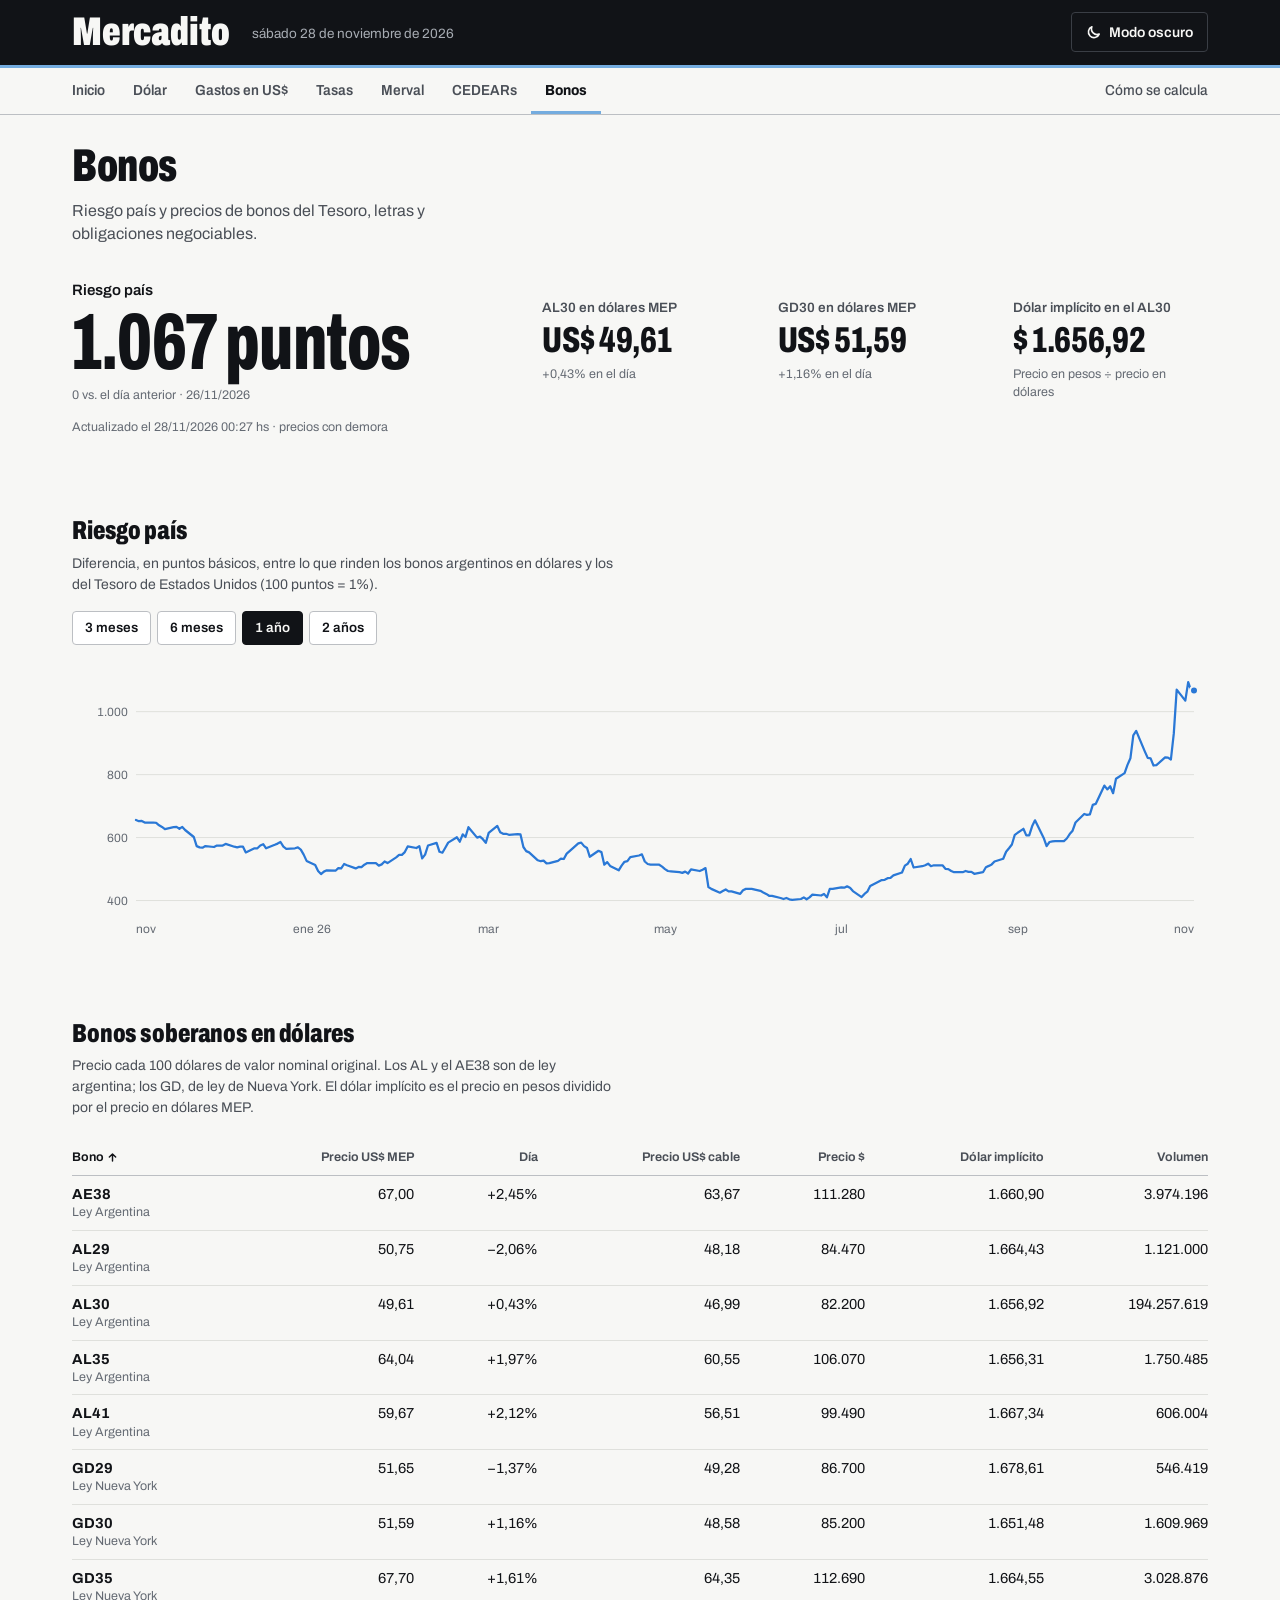
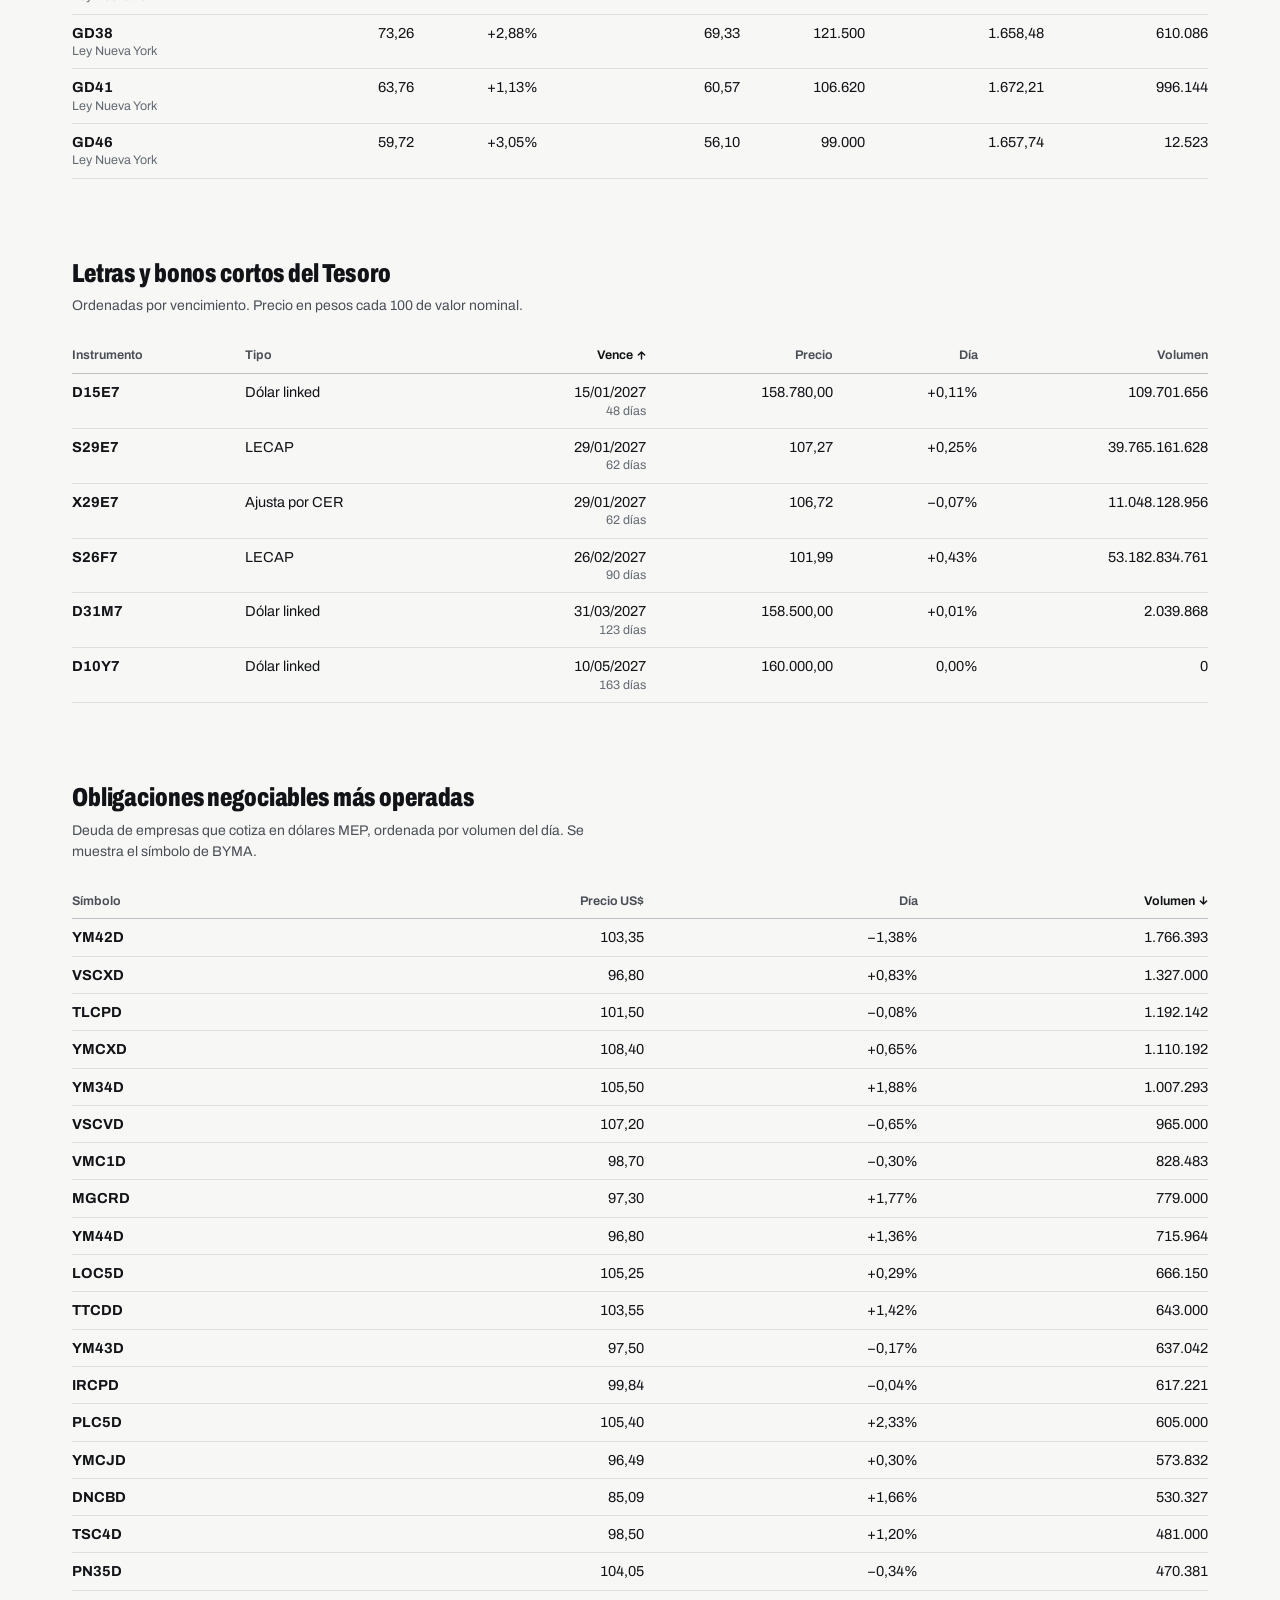
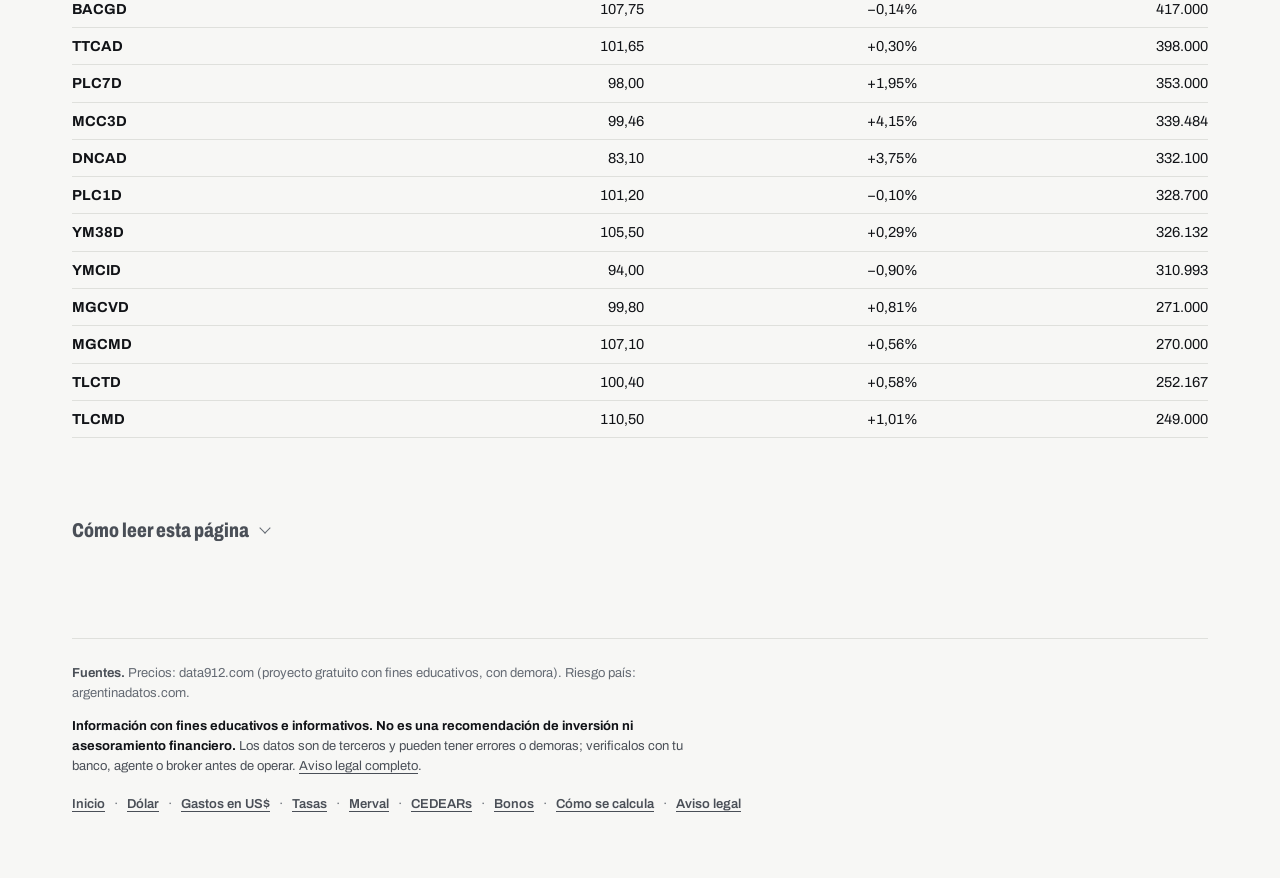
==== commit bb278405: "actualizar datos" ====
--- a/bonos/index.html
+++ b/bonos/index.html
@@ -42,7 +42,7 @@
 <header class="sitio">
   <div class="cabezal"><div class="sitio-barra">
     <a class="marca" href="../">Mercadito</a>
-    <p class="cabezal-fecha">viernes 27 de noviembre de 2026</p>
+    <p class="cabezal-fecha">sábado 28 de noviembre de 2026</p>
     <button id="tema" class="boton boton-tema" type="button" aria-label="Cambiar a modo oscuro">
       <svg class="ico ico-luna" viewBox="0 0 16 16" aria-hidden="true"><path d="M13.2 10.1A5.6 5.6 0 0 1 5.9 2.8a5.6 5.6 0 1 0 7.3 7.3Z"/></svg>
       <svg class="ico ico-sol" viewBox="0 0 16 16" aria-hidden="true"><circle cx="8" cy="8" r="3"/><path d="M8 1.5v1.3M8 13.2v1.3M1.5 8h1.3M13.2 8h1.3M3.4 3.4l.9.9M11.7 11.7l.9.9M3.4 12.6l.9-.9M11.7 4.3l.9-.9"/></svg>
@@ -59,7 +59,7 @@
   <p class="bajada">Riesgo país y precios de bonos del Tesoro, letras y obligaciones negociables.</p>
 </div>
 <section aria-label="Datos principales"><div class="cifras" id="cifras"></div></section>
-<p class="fecha">Actualizado el 27/11/2026 18:52 hs · precios con demora</p>
+<p class="fecha">Actualizado el 28/11/2026 00:27 hs · precios con demora</p>
 
 <section class="bloque" aria-labelledby="t-riesgo" id="bloque-riesgo">
   <h2 id="t-riesgo">Riesgo país</h2>
@@ -137,7 +137,7 @@
 <script>
 
 const M = Mercadito;
-const D = {"sob": [{"t": "AL29", "ley": "Argentina", "d": 50.75, "var": -2.06, "vol": 1121000.0, "c": 48.177, "p": 84470.0, "mep": 1664.43}, {"t": "AL30", "ley": "Argentina", "d": 49.61, "var": 0.43, "vol": 194257619.0, "c": 46.99, "p": 82200.0, "mep": 1656.92}, {"t": "AL35", "ley": "Argentina", "d": 64.04, "var": 1.97, "vol": 1750485.0, "c": 60.55, "p": 106070.0, "mep": 1656.31}, {"t": "AE38", "ley": "Argentina", "d": 67.0, "var": 2.45, "vol": 3974196.0, "c": 63.67, "p": 111280.0, "mep": 1660.9}, {"t": "AL41", "ley": "Argentina", "d": 59.67, "var": 2.12, "vol": 606004.0, "c": 56.51, "p": 99490.0, "mep": 1667.34}, {"t": "GD29", "ley": "Nueva York", "d": 51.65, "var": -1.37, "vol": 546419.0, "c": 49.284, "p": 86700.0, "mep": 1678.61}, {"t": "GD30", "ley": "Nueva York", "d": 51.59, "var": 1.16, "vol": 1609969.0, "c": 48.576, "p": 85200.0, "mep": 1651.48}, {"t": "GD35", "ley": "Nueva York", "d": 67.7, "var": 1.61, "vol": 3028876.0, "c": 64.35, "p": 112690.0, "mep": 1664.55}, {"t": "GD38", "ley": "Nueva York", "d": 73.26, "var": 2.88, "vol": 610086.0, "c": 69.33, "p": 121500.0, "mep": 1658.48}, {"t": "GD41", "ley": "Nueva York", "d": 63.76, "var": 1.13, "vol": 996144.0, "c": 60.57, "p": 106620.0, "mep": 1672.21}, {"t": "GD46", "ley": "Nueva York", "d": 59.72, "var": 3.05, "vol": 12523.0, "c": 56.1, "p": 99000.0, "mep": 1657.74}], "letras": [{"t": "D15E7", "tipo": "Dólar linked", "vence": "2027-01-15", "dias": 49, "c": 158780.0, "var": 0.11, "vol": 109701656.0}, {"t": "S29E7", "tipo": "LECAP", "vence": "2027-01-29", "dias": 63, "c": 107.27, "var": 0.25, "vol": 39765161628.0}, {"t": "X29E7", "tipo": "Ajusta por CER", "vence": "2027-01-29", "dias": 63, "c": 106.721, "var": -0.07, "vol": 11048128956.0}, {"t": "S26F7", "tipo": "LECAP", "vence": "2027-02-26", "dias": 91, "c": 101.99, "var": 0.43, "vol": 53182834761.0}, {"t": "D31M7", "tipo": "Dólar linked", "vence": "2027-03-31", "dias": 124, "c": 158500.0, "var": 0.01, "vol": 2039868.0}, {"t": "D10Y7", "tipo": "Dólar linked", "vence": "2027-05-10", "dias": 164, "c": 160000.0, "var": 0.0, "vol": 0.0}], "ons": [{"t": "YM42D", "c": 103.35, "var": -1.38, "vol": 1766393.0}, {"t": "VSCXD", "c": 96.8, "var": 0.83, "vol": 1327000.0}, {"t": "TLCPD", "c": 101.5, "var": -0.08, "vol": 1192142.0}, {"t": "YMCXD", "c": 108.4, "var": 0.65, "vol": 1110192.0}, {"t": "YM34D", "c": 105.5, "var": 1.88, "vol": 1007293.0}, {"t": "VSCVD", "c": 107.2, "var": -0.65, "vol": 965000.0}, {"t": "VMC1D", "c": 98.7, "var": -0.3, "vol": 828483.0}, {"t": "MGCRD", "c": 97.3, "var": 1.77, "vol": 779000.0}, {"t": "YM44D", "c": 96.8, "var": 1.36, "vol": 715964.0}, {"t": "LOC5D", "c": 105.25, "var": 0.29, "vol": 666150.0}, {"t": "TTCDD", "c": 103.55, "var": 1.42, "vol": 643000.0}, {"t": "YM43D", "c": 97.5, "var": -0.17, "vol": 637042.0}, {"t": "IRCPD", "c": 99.84, "var": -0.04, "vol": 617221.0}, {"t": "PLC5D", "c": 105.4, "var": 2.33, "vol": 605000.0}, {"t": "YMCJD", "c": 96.49, "var": 0.3, "vol": 573832.0}, {"t": "DNCBD", "c": 85.09, "var": 1.66, "vol": 530327.0}, {"t": "TSC4D", "c": 98.5, "var": 1.2, "vol": 481000.0}, {"t": "PN35D", "c": 104.05, "var": -0.34, "vol": 470381.0}, {"t": "BACGD", "c": 107.75, "var": -0.14, "vol": 417000.0}, {"t": "TTCAD", "c": 101.65, "var": 0.3, "vol": 398000.0}, {"t": "PLC7D", "c": 98.0, "var": 1.95, "vol": 353000.0}, {"t": "MCC3D", "c": 99.46, "var": 4.15, "vol": 339484.0}, {"t": "DNCAD", "c": 83.1, "var": 3.75, "vol": 332100.0}, {"t": "PLC1D", "c": 101.2, "var": -0.1, "vol": 328700.0}, {"t": "YM38D", "c": 105.5, "var": 0.29, "vol": 326132.0}, {"t": "YMCID", "c": 94.0, "var": -0.9, "vol": 310993.0}, {"t": "MGCVD", "c": 99.8, "var": 0.81, "vol": 271000.0}, {"t": "MGCMD", "c": 107.1, "var": 0.56, "vol": 270000.0}, {"t": "TLCTD", "c": 100.4, "var": 0.58, "vol": 252167.0}, {"t": "TLCMD", "c": 110.5, "var": 1.01, "vol": 249000.0}], "riesgo": [["2024-11-27", 755], ["2024-11-28", 752], ["2024-11-29", 752], ["2024-11-30", 752], ["2024-12-01", 752], ["2024-12-02", 749], ["2024-12-03", 754], ["2024-12-04", 751], ["2024-12-05", 760], ["2024-12-06", 769], ["2024-12-07", 769], ["2024-12-08", 769], ["2024-12-09", 737], ["2024-12-10", 735], ["2024-12-11", 719], ["2024-12-12", 715], ["2024-12-13", 708], ["2024-12-14", 708], ["2024-12-15", 708], ["2024-12-16", 677], ["2024-12-17", 673], ["2024-12-18", 658], ["2024-12-19", 663], ["2024-12-20", 671], ["2024-12-21", 671], ["2024-12-22", 671], ["2024-12-23", 649], ["2024-12-24", 649], ["2024-12-25", 650], ["2024-12-26", 631], ["2024-12-27", 627], ["2024-12-28", 627], ["2024-12-29", 627], ["2024-12-30", 635], ["2024-12-31", 635], ["2025-01-01", 635], ["2025-01-02", 610], ["2025-01-03", 610], ["2025-01-06", 569], ["2025-01-07", 561], ["2025-01-08", 572], ["2025-01-09", 560], ["2025-01-10", 580], ["2025-01-13", 589], ["2025-01-14", 579], ["2025-01-15", 597], ["2025-01-16", 626], ["2025-01-17", 644], ["2025-01-20", 641], ["2025-01-21", 638], ["2025-01-22", 640], ["2025-01-23", 646], ["2025-01-24", 631], ["2025-01-27", 642], ["2025-01-28", 634], ["2025-01-29", 611], ["2025-01-30", 614], ["2025-01-31", 618], ["2025-02-03", 632], ["2025-02-04", 640], ["2025-02-05", 660], ["2025-02-06", 659], ["2025-02-07", 660], ["2025-02-10", 677], ["2025-02-11", 710], ["2025-02-12", 673], ["2025-02-13", 675], ["2025-02-14", 675], ["2025-02-17", 675], ["2025-02-18", 696], ["2025-02-19", 719], ["2025-02-20", 719], ["2025-02-21", 720], ["2025-02-24", 730], ["2025-02-25", 748], ["2025-02-26", 749], ["2025-02-27", 769], ["2025-02-28", 780], ["2025-03-03", 780], ["2025-03-04", 780], ["2025-03-05", 717], ["2025-03-06", 714], ["2025-03-07", 692], ["2025-03-10", 723], ["2025-03-11", 723], ["2025-03-12", 718], ["2025-03-13", 748], ["2025-03-14", 737], ["2025-03-17", 750], ["2025-03-18", 787], ["2025-03-19", 777], ["2025-03-20", 762], ["2025-03-21", 769], ["2025-03-25", 761], ["2025-03-26", 769], ["2025-03-27", 759], ["2025-03-28", 797], ["2025-03-31", 816], ["2025-04-01", 823], ["2025-04-02", 823], ["2025-04-03", 872], ["2025-04-04", 925], ["2025-04-07", 960], ["2025-04-08", 978], ["2025-04-09", 889], ["2025-04-10", 899], ["2025-04-11", 874], ["2025-04-14", 896], ["2025-04-15", 725], ["2025-04-16", 745], ["2025-04-17", 745], ["2025-04-18", 726], ["2025-04-21", 720], ["2025-04-22", 720], ["2025-04-23", 720], ["2025-04-24", 713], ["2025-04-25", 692], ["2025-04-28", 710], ["2025-04-29", 701], ["2025-04-30", 726], ["2025-05-01", 735], ["2025-05-02", 741], ["2025-05-05", 741], ["2025-05-06", 741], ["2025-05-07", 766], ["2025-05-08", 678], ["2025-05-09", 678], ["2025-05-12", 650], ["2025-05-13", 651], ["2025-05-14", 648], ["2025-05-15", 676], ["2025-05-16", 676], ["2025-05-19", 675], ["2025-05-20", 663], ["2025-05-21", 661], ["2025-05-22", 665], ["2025-05-23", 665], ["2025-05-26", 666], ["2025-05-27", 666], ["2025-05-28", 655], ["2025-05-29", 663], ["2025-06-03", 668], ["2025-06-04", 688], ["2025-06-05", 688], ["2025-06-06", 691], ["2025-06-09", 686], ["2025-06-10", 655], ["2025-06-11", 668], ["2025-06-12", 678], ["2025-06-13", 688], ["2025-06-16", 687], ["2025-06-17", 714], ["2025-06-18", 726], ["2025-06-23", 719], ["2025-06-24", 681], ["2025-06-25", 687], ["2025-06-26", 685], ["2025-06-27", 677], ["2025-06-30", 701], ["2025-07-01", 699], ["2025-07-02", 700], ["2025-07-03", 679], ["2025-07-07", 698], ["2025-07-08", 704], ["2025-07-09", 692], ["2025-07-10", 700], ["2025-07-11", 717], ["2025-07-15", 736], ["2025-07-16", 748], ["2025-07-17", 770], ["2025-07-18", 759], ["2025-07-21", 763], ["2025-07-22", 775], ["2025-07-23", 773], ["2025-07-24", 753], ["2025-07-25", 734], ["2025-07-28", 719], ["2025-07-29", 727], ["2025-07-30", 716], ["2025-07-31", 730], ["2025-08-01", 771], ["2025-08-04", 761], ["2025-08-05", 743], ["2025-08-06", 735], ["2025-08-07", 728], ["2025-08-08", 733], ["2025-08-11", 724], ["2025-08-12", 722], ["2025-08-13", 711], ["2025-08-14", 712], ["2025-08-15", 709], ["2025-08-18", 706], ["2025-08-19", 700], ["2025-08-20", 747], ["2025-08-21", 753], ["2025-08-22", 767], ["2025-08-25", 829], ["2025-08-26", 850], ["2025-08-27", 853], ["2025-08-28", 837], ["2025-08-29", 829], ["2025-09-02", 898], ["2025-09-03", 893], ["2025-09-04", 901], ["2025-09-05", 906], ["2025-09-08", 1108], ["2025-09-09", 1070], ["2025-09-10", 1024], ["2025-09-11", 1047], ["2025-09-12", 1140], ["2025-09-15", 1231], ["2025-09-16", 1167], ["2025-09-17", 1246], ["2025-09-18", 1456], ["2025-09-19", 1456], ["2025-09-22", 1089], ["2025-09-23", 1018], ["2025-09-24", 898], ["2025-09-25", 973], ["2025-09-26", 1060], ["2025-09-27", 1060], ["2025-09-29", 1115], ["2025-09-30", 1222], ["2025-10-01", 1264], ["2025-10-02", 1264], ["2025-10-03", 1165], ["2025-10-06", 1080], ["2025-10-07", 1016], ["2025-10-08", 1074], ["2025-10-09", 1071], ["2025-10-10", 932], ["2025-10-13", 932], ["2025-10-14", 1026], ["2025-10-15", 1004], ["2025-10-16", 1029], ["2025-10-17", 1089], ["2025-10-20", 1048], ["2025-10-21", 1075], ["2025-10-22", 1123], ["2025-10-23", 1081], ["2025-10-24", 1081], ["2025-10-27", 708], ["2025-10-28", 685], ["2025-10-29", 666], ["2025-10-30", 676], ["2025-10-31", 657], ["2025-11-03", 665], ["2025-11-04", 660], ["2025-11-05", 621], ["2025-11-06", 638], ["2025-11-07", 647], ["2025-11-10", 599], ["2025-11-11", 598], ["2025-11-12", 605], ["2025-11-13", 616], ["2025-11-14", 612], ["2025-11-17", 616], ["2025-11-18", 614], ["2025-11-19", 601], ["2025-11-20", 620], ["2025-11-21", 651], ["2025-11-24", 635], ["2025-11-25", 656], ["2025-11-26", 652], ["2025-11-27", 653], ["2025-11-28", 648], ["2025-12-01", 648], ["2025-12-02", 647], ["2025-12-03", 639], ["2025-12-04", 634], ["2025-12-05", 627], ["2025-12-08", 633], ["2025-12-09", 634], ["2025-12-10", 628], ["2025-12-11", 634], ["2025-12-12", 624], ["2025-12-15", 602], ["2025-12-16", 573], ["2025-12-17", 569], ["2025-12-18", 568], ["2025-12-19", 573], ["2025-12-22", 570], ["2025-12-23", 575], ["2025-12-24", 575], ["2025-12-25", 575], ["2025-12-26", 580], ["2025-12-29", 571], ["2025-12-30", 569], ["2025-12-31", 571], ["2026-01-01", 571], ["2026-01-02", 553], ["2026-01-05", 566], ["2026-01-06", 566], ["2026-01-07", 575], ["2026-01-08", 579], ["2026-01-09", 566], ["2026-01-12", 577], ["2026-01-13", 581], ["2026-01-14", 586], ["2026-01-15", 571], ["2026-01-16", 564], ["2026-01-19", 566], ["2026-01-20", 569], ["2026-01-21", 562], ["2026-01-22", 546], ["2026-01-23", 526], ["2026-01-26", 513], ["2026-01-27", 494], ["2026-01-28", 484], ["2026-01-29", 492], ["2026-01-30", 496], ["2026-02-02", 495], ["2026-02-03", 503], ["2026-02-04", 502], ["2026-02-05", 516], ["2026-02-06", 512], ["2026-02-09", 502], ["2026-02-10", 507], ["2026-02-11", 506], ["2026-02-12", 514], ["2026-02-13", 519], ["2026-02-16", 519], ["2026-02-17", 511], ["2026-02-18", 515], ["2026-02-19", 524], ["2026-02-20", 519], ["2026-02-23", 537], ["2026-02-24", 545], ["2026-02-25", 545], ["2026-02-26", 554], ["2026-02-27", 572], ["2026-03-02", 567], ["2026-03-03", 573], ["2026-03-04", 534], ["2026-03-05", 546], ["2026-03-06", 575], ["2026-03-09", 583], ["2026-03-10", 555], ["2026-03-11", 552], ["2026-03-12", 568], ["2026-03-13", 584], ["2026-03-16", 601], ["2026-03-17", 587], ["2026-03-18", 610], ["2026-03-19", 602], ["2026-03-20", 633], ["2026-03-23", 600], ["2026-03-24", 603], ["2026-03-25", 595], ["2026-03-26", 583], ["2026-03-27", 615], ["2026-03-30", 637], ["2026-03-31", 617], ["2026-04-01", 612], ["2026-04-02", 612], ["2026-04-03", 609], ["2026-04-06", 611], ["2026-04-07", 610], ["2026-04-08", 570], ["2026-04-09", 557], ["2026-04-10", 553], ["2026-04-13", 528], ["2026-04-14", 525], ["2026-04-15", 527], ["2026-04-16", 518], ["2026-04-17", 519], ["2026-04-20", 526], ["2026-04-21", 533], ["2026-04-22", 532], ["2026-04-23", 549], ["2026-04-24", 557], ["2026-04-27", 582], ["2026-04-28", 584], ["2026-04-29", 573], ["2026-04-30", 567], ["2026-05-01", 539], ["2026-05-04", 558], ["2026-05-05", 554], ["2026-05-06", 514], ["2026-05-07", 522], ["2026-05-08", 510], ["2026-05-11", 496], ["2026-05-12", 511], ["2026-05-13", 523], ["2026-05-14", 525], ["2026-05-15", 538], ["2026-05-18", 543], ["2026-05-19", 547], ["2026-05-20", 524], ["2026-05-21", 516], ["2026-05-22", 514], ["2026-05-25", 514], ["2026-05-26", 508], ["2026-05-27", 500], ["2026-05-28", 494], ["2026-05-29", 493], ["2026-06-01", 490], ["2026-06-02", 488], ["2026-06-03", 492], ["2026-06-04", 486], ["2026-06-05", 499], ["2026-06-08", 494], ["2026-06-09", 498], ["2026-06-10", 503], ["2026-06-11", 443], ["2026-06-12", 437], ["2026-06-15", 425], ["2026-06-16", 430], ["2026-06-17", 435], ["2026-06-18", 429], ["2026-06-19", 429], ["2026-06-22", 421], ["2026-06-23", 433], ["2026-06-24", 437], ["2026-06-25", 437], ["2026-06-26", 437], ["2026-06-29", 431], ["2026-06-30", 426], ["2026-07-01", 421], ["2026-07-02", 415], ["2026-07-03", 415], ["2026-07-06", 408], ["2026-07-07", 405], ["2026-07-08", 408], ["2026-07-09", 404], ["2026-07-10", 402], ["2026-07-13", 405], ["2026-07-14", 410], ["2026-07-15", 404], ["2026-07-16", 410], ["2026-07-17", 419], ["2026-07-20", 416], ["2026-07-21", 421], ["2026-07-22", 410], ["2026-07-23", 437], ["2026-07-24", 437], ["2026-07-27", 442], ["2026-07-28", 441], ["2026-07-29", 445], ["2026-07-30", 441], ["2026-07-31", 430], ["2026-08-03", 411], ["2026-08-04", 421], ["2026-08-05", 428], ["2026-08-06", 446], ["2026-08-07", 451], ["2026-08-10", 465], ["2026-08-11", 466], ["2026-08-12", 471], ["2026-08-13", 472], ["2026-08-14", 480], ["2026-08-17", 489], ["2026-08-18", 511], ["2026-08-19", 517], ["2026-08-20", 532], ["2026-08-21", 505], ["2026-08-24", 509], ["2026-08-25", 512], ["2026-08-26", 517], ["2026-08-27", 509], ["2026-08-28", 512], ["2026-08-31", 512], ["2026-09-01", 501], ["2026-09-02", 500], ["2026-09-03", 494], ["2026-09-04", 490], ["2026-09-07", 490], ["2026-09-08", 494], ["2026-09-09", 491], ["2026-09-10", 491], ["2026-09-11", 485], ["2026-09-14", 490], ["2026-09-15", 506], ["2026-09-16", 510], ["2026-09-17", 515], ["2026-09-18", 524], ["2026-09-21", 533], ["2026-09-22", 555], ["2026-09-23", 566], ["2026-09-24", 578], ["2026-09-25", 609], ["2026-09-28", 628], ["2026-09-29", 607], ["2026-09-30", 607], ["2026-10-01", 636], ["2026-10-02", 655], ["2026-10-05", 599], ["2026-10-06", 573], ["2026-10-07", 586], ["2026-10-08", 588], ["2026-10-09", 589], ["2026-10-12", 589], ["2026-10-13", 597], ["2026-10-14", 611], ["2026-10-15", 622], ["2026-10-16", 648], ["2026-10-19", 675], ["2026-10-20", 672], ["2026-10-21", 674], ["2026-10-22", 704], ["2026-10-23", 707], ["2026-10-26", 765], ["2026-10-27", 753], ["2026-10-28", 763], ["2026-10-29", 741], ["2026-10-30", 787], ["2026-11-02", 805], ["2026-11-03", 831], ["2026-11-04", 852], ["2026-11-05", 925], ["2026-11-06", 939], ["2026-11-09", 873], ["2026-11-10", 853], ["2026-11-11", 852], ["2026-11-12", 829], ["2026-11-13", 830], ["2026-11-16", 855], ["2026-11-17", 854], ["2026-11-18", 848], ["2026-11-19", 931], ["2026-11-20", 1070], ["2026-11-23", 1035], ["2026-11-24", 1094], ["2026-11-25", 1067], ["2026-11-26", 1067]]};
+const D = {"sob": [{"t": "AL29", "ley": "Argentina", "d": 50.75, "var": -2.06, "vol": 1121000.0, "c": 48.177, "p": 84470.0, "mep": 1664.43}, {"t": "AL30", "ley": "Argentina", "d": 49.61, "var": 0.43, "vol": 194257619.0, "c": 46.99, "p": 82200.0, "mep": 1656.92}, {"t": "AL35", "ley": "Argentina", "d": 64.04, "var": 1.97, "vol": 1750485.0, "c": 60.55, "p": 106070.0, "mep": 1656.31}, {"t": "AE38", "ley": "Argentina", "d": 67.0, "var": 2.45, "vol": 3974196.0, "c": 63.67, "p": 111280.0, "mep": 1660.9}, {"t": "AL41", "ley": "Argentina", "d": 59.67, "var": 2.12, "vol": 606004.0, "c": 56.51, "p": 99490.0, "mep": 1667.34}, {"t": "GD29", "ley": "Nueva York", "d": 51.65, "var": -1.37, "vol": 546419.0, "c": 49.284, "p": 86700.0, "mep": 1678.61}, {"t": "GD30", "ley": "Nueva York", "d": 51.59, "var": 1.16, "vol": 1609969.0, "c": 48.576, "p": 85200.0, "mep": 1651.48}, {"t": "GD35", "ley": "Nueva York", "d": 67.7, "var": 1.61, "vol": 3028876.0, "c": 64.35, "p": 112690.0, "mep": 1664.55}, {"t": "GD38", "ley": "Nueva York", "d": 73.26, "var": 2.88, "vol": 610086.0, "c": 69.33, "p": 121500.0, "mep": 1658.48}, {"t": "GD41", "ley": "Nueva York", "d": 63.76, "var": 1.13, "vol": 996144.0, "c": 60.57, "p": 106620.0, "mep": 1672.21}, {"t": "GD46", "ley": "Nueva York", "d": 59.72, "var": 3.05, "vol": 12523.0, "c": 56.1, "p": 99000.0, "mep": 1657.74}], "letras": [{"t": "D15E7", "tipo": "Dólar linked", "vence": "2027-01-15", "dias": 48, "c": 158780.0, "var": 0.11, "vol": 109701656.0}, {"t": "S29E7", "tipo": "LECAP", "vence": "2027-01-29", "dias": 62, "c": 107.27, "var": 0.25, "vol": 39765161628.0}, {"t": "X29E7", "tipo": "Ajusta por CER", "vence": "2027-01-29", "dias": 62, "c": 106.721, "var": -0.07, "vol": 11048128956.0}, {"t": "S26F7", "tipo": "LECAP", "vence": "2027-02-26", "dias": 90, "c": 101.99, "var": 0.43, "vol": 53182834761.0}, {"t": "D31M7", "tipo": "Dólar linked", "vence": "2027-03-31", "dias": 123, "c": 158500.0, "var": 0.01, "vol": 2039868.0}, {"t": "D10Y7", "tipo": "Dólar linked", "vence": "2027-05-10", "dias": 163, "c": 160000.0, "var": 0.0, "vol": 0.0}], "ons": [{"t": "YM42D", "c": 103.35, "var": -1.38, "vol": 1766393.0}, {"t": "VSCXD", "c": 96.8, "var": 0.83, "vol": 1327000.0}, {"t": "TLCPD", "c": 101.5, "var": -0.08, "vol": 1192142.0}, {"t": "YMCXD", "c": 108.4, "var": 0.65, "vol": 1110192.0}, {"t": "YM34D", "c": 105.5, "var": 1.88, "vol": 1007293.0}, {"t": "VSCVD", "c": 107.2, "var": -0.65, "vol": 965000.0}, {"t": "VMC1D", "c": 98.7, "var": -0.3, "vol": 828483.0}, {"t": "MGCRD", "c": 97.3, "var": 1.77, "vol": 779000.0}, {"t": "YM44D", "c": 96.8, "var": 1.36, "vol": 715964.0}, {"t": "LOC5D", "c": 105.25, "var": 0.29, "vol": 666150.0}, {"t": "TTCDD", "c": 103.55, "var": 1.42, "vol": 643000.0}, {"t": "YM43D", "c": 97.5, "var": -0.17, "vol": 637042.0}, {"t": "IRCPD", "c": 99.84, "var": -0.04, "vol": 617221.0}, {"t": "PLC5D", "c": 105.4, "var": 2.33, "vol": 605000.0}, {"t": "YMCJD", "c": 96.49, "var": 0.3, "vol": 573832.0}, {"t": "DNCBD", "c": 85.09, "var": 1.66, "vol": 530327.0}, {"t": "TSC4D", "c": 98.5, "var": 1.2, "vol": 481000.0}, {"t": "PN35D", "c": 104.05, "var": -0.34, "vol": 470381.0}, {"t": "BACGD", "c": 107.75, "var": -0.14, "vol": 417000.0}, {"t": "TTCAD", "c": 101.65, "var": 0.3, "vol": 398000.0}, {"t": "PLC7D", "c": 98.0, "var": 1.95, "vol": 353000.0}, {"t": "MCC3D", "c": 99.46, "var": 4.15, "vol": 339484.0}, {"t": "DNCAD", "c": 83.1, "var": 3.75, "vol": 332100.0}, {"t": "PLC1D", "c": 101.2, "var": -0.1, "vol": 328700.0}, {"t": "YM38D", "c": 105.5, "var": 0.29, "vol": 326132.0}, {"t": "YMCID", "c": 94.0, "var": -0.9, "vol": 310993.0}, {"t": "MGCVD", "c": 99.8, "var": 0.81, "vol": 271000.0}, {"t": "MGCMD", "c": 107.1, "var": 0.56, "vol": 270000.0}, {"t": "TLCTD", "c": 100.4, "var": 0.58, "vol": 252167.0}, {"t": "TLCMD", "c": 110.5, "var": 1.01, "vol": 249000.0}], "riesgo": [["2024-11-28", 752], ["2024-11-29", 752], ["2024-11-30", 752], ["2024-12-01", 752], ["2024-12-02", 749], ["2024-12-03", 754], ["2024-12-04", 751], ["2024-12-05", 760], ["2024-12-06", 769], ["2024-12-07", 769], ["2024-12-08", 769], ["2024-12-09", 737], ["2024-12-10", 735], ["2024-12-11", 719], ["2024-12-12", 715], ["2024-12-13", 708], ["2024-12-14", 708], ["2024-12-15", 708], ["2024-12-16", 677], ["2024-12-17", 673], ["2024-12-18", 658], ["2024-12-19", 663], ["2024-12-20", 671], ["2024-12-21", 671], ["2024-12-22", 671], ["2024-12-23", 649], ["2024-12-24", 649], ["2024-12-25", 650], ["2024-12-26", 631], ["2024-12-27", 627], ["2024-12-28", 627], ["2024-12-29", 627], ["2024-12-30", 635], ["2024-12-31", 635], ["2025-01-01", 635], ["2025-01-02", 610], ["2025-01-03", 610], ["2025-01-06", 569], ["2025-01-07", 561], ["2025-01-08", 572], ["2025-01-09", 560], ["2025-01-10", 580], ["2025-01-13", 589], ["2025-01-14", 579], ["2025-01-15", 597], ["2025-01-16", 626], ["2025-01-17", 644], ["2025-01-20", 641], ["2025-01-21", 638], ["2025-01-22", 640], ["2025-01-23", 646], ["2025-01-24", 631], ["2025-01-27", 642], ["2025-01-28", 634], ["2025-01-29", 611], ["2025-01-30", 614], ["2025-01-31", 618], ["2025-02-03", 632], ["2025-02-04", 640], ["2025-02-05", 660], ["2025-02-06", 659], ["2025-02-07", 660], ["2025-02-10", 677], ["2025-02-11", 710], ["2025-02-12", 673], ["2025-02-13", 675], ["2025-02-14", 675], ["2025-02-17", 675], ["2025-02-18", 696], ["2025-02-19", 719], ["2025-02-20", 719], ["2025-02-21", 720], ["2025-02-24", 730], ["2025-02-25", 748], ["2025-02-26", 749], ["2025-02-27", 769], ["2025-02-28", 780], ["2025-03-03", 780], ["2025-03-04", 780], ["2025-03-05", 717], ["2025-03-06", 714], ["2025-03-07", 692], ["2025-03-10", 723], ["2025-03-11", 723], ["2025-03-12", 718], ["2025-03-13", 748], ["2025-03-14", 737], ["2025-03-17", 750], ["2025-03-18", 787], ["2025-03-19", 777], ["2025-03-20", 762], ["2025-03-21", 769], ["2025-03-25", 761], ["2025-03-26", 769], ["2025-03-27", 759], ["2025-03-28", 797], ["2025-03-31", 816], ["2025-04-01", 823], ["2025-04-02", 823], ["2025-04-03", 872], ["2025-04-04", 925], ["2025-04-07", 960], ["2025-04-08", 978], ["2025-04-09", 889], ["2025-04-10", 899], ["2025-04-11", 874], ["2025-04-14", 896], ["2025-04-15", 725], ["2025-04-16", 745], ["2025-04-17", 745], ["2025-04-18", 726], ["2025-04-21", 720], ["2025-04-22", 720], ["2025-04-23", 720], ["2025-04-24", 713], ["2025-04-25", 692], ["2025-04-28", 710], ["2025-04-29", 701], ["2025-04-30", 726], ["2025-05-01", 735], ["2025-05-02", 741], ["2025-05-05", 741], ["2025-05-06", 741], ["2025-05-07", 766], ["2025-05-08", 678], ["2025-05-09", 678], ["2025-05-12", 650], ["2025-05-13", 651], ["2025-05-14", 648], ["2025-05-15", 676], ["2025-05-16", 676], ["2025-05-19", 675], ["2025-05-20", 663], ["2025-05-21", 661], ["2025-05-22", 665], ["2025-05-23", 665], ["2025-05-26", 666], ["2025-05-27", 666], ["2025-05-28", 655], ["2025-05-29", 663], ["2025-06-03", 668], ["2025-06-04", 688], ["2025-06-05", 688], ["2025-06-06", 691], ["2025-06-09", 686], ["2025-06-10", 655], ["2025-06-11", 668], ["2025-06-12", 678], ["2025-06-13", 688], ["2025-06-16", 687], ["2025-06-17", 714], ["2025-06-18", 726], ["2025-06-23", 719], ["2025-06-24", 681], ["2025-06-25", 687], ["2025-06-26", 685], ["2025-06-27", 677], ["2025-06-30", 701], ["2025-07-01", 699], ["2025-07-02", 700], ["2025-07-03", 679], ["2025-07-07", 698], ["2025-07-08", 704], ["2025-07-09", 692], ["2025-07-10", 700], ["2025-07-11", 717], ["2025-07-15", 736], ["2025-07-16", 748], ["2025-07-17", 770], ["2025-07-18", 759], ["2025-07-21", 763], ["2025-07-22", 775], ["2025-07-23", 773], ["2025-07-24", 753], ["2025-07-25", 734], ["2025-07-28", 719], ["2025-07-29", 727], ["2025-07-30", 716], ["2025-07-31", 730], ["2025-08-01", 771], ["2025-08-04", 761], ["2025-08-05", 743], ["2025-08-06", 735], ["2025-08-07", 728], ["2025-08-08", 733], ["2025-08-11", 724], ["2025-08-12", 722], ["2025-08-13", 711], ["2025-08-14", 712], ["2025-08-15", 709], ["2025-08-18", 706], ["2025-08-19", 700], ["2025-08-20", 747], ["2025-08-21", 753], ["2025-08-22", 767], ["2025-08-25", 829], ["2025-08-26", 850], ["2025-08-27", 853], ["2025-08-28", 837], ["2025-08-29", 829], ["2025-09-02", 898], ["2025-09-03", 893], ["2025-09-04", 901], ["2025-09-05", 906], ["2025-09-08", 1108], ["2025-09-09", 1070], ["2025-09-10", 1024], ["2025-09-11", 1047], ["2025-09-12", 1140], ["2025-09-15", 1231], ["2025-09-16", 1167], ["2025-09-17", 1246], ["2025-09-18", 1456], ["2025-09-19", 1456], ["2025-09-22", 1089], ["2025-09-23", 1018], ["2025-09-24", 898], ["2025-09-25", 973], ["2025-09-26", 1060], ["2025-09-27", 1060], ["2025-09-29", 1115], ["2025-09-30", 1222], ["2025-10-01", 1264], ["2025-10-02", 1264], ["2025-10-03", 1165], ["2025-10-06", 1080], ["2025-10-07", 1016], ["2025-10-08", 1074], ["2025-10-09", 1071], ["2025-10-10", 932], ["2025-10-13", 932], ["2025-10-14", 1026], ["2025-10-15", 1004], ["2025-10-16", 1029], ["2025-10-17", 1089], ["2025-10-20", 1048], ["2025-10-21", 1075], ["2025-10-22", 1123], ["2025-10-23", 1081], ["2025-10-24", 1081], ["2025-10-27", 708], ["2025-10-28", 685], ["2025-10-29", 666], ["2025-10-30", 676], ["2025-10-31", 657], ["2025-11-03", 665], ["2025-11-04", 660], ["2025-11-05", 621], ["2025-11-06", 638], ["2025-11-07", 647], ["2025-11-10", 599], ["2025-11-11", 598], ["2025-11-12", 605], ["2025-11-13", 616], ["2025-11-14", 612], ["2025-11-17", 616], ["2025-11-18", 614], ["2025-11-19", 601], ["2025-11-20", 620], ["2025-11-21", 651], ["2025-11-24", 635], ["2025-11-25", 656], ["2025-11-26", 652], ["2025-11-27", 653], ["2025-11-28", 648], ["2025-12-01", 648], ["2025-12-02", 647], ["2025-12-03", 639], ["2025-12-04", 634], ["2025-12-05", 627], ["2025-12-08", 633], ["2025-12-09", 634], ["2025-12-10", 628], ["2025-12-11", 634], ["2025-12-12", 624], ["2025-12-15", 602], ["2025-12-16", 573], ["2025-12-17", 569], ["2025-12-18", 568], ["2025-12-19", 573], ["2025-12-22", 570], ["2025-12-23", 575], ["2025-12-24", 575], ["2025-12-25", 575], ["2025-12-26", 580], ["2025-12-29", 571], ["2025-12-30", 569], ["2025-12-31", 571], ["2026-01-01", 571], ["2026-01-02", 553], ["2026-01-05", 566], ["2026-01-06", 566], ["2026-01-07", 575], ["2026-01-08", 579], ["2026-01-09", 566], ["2026-01-12", 577], ["2026-01-13", 581], ["2026-01-14", 586], ["2026-01-15", 571], ["2026-01-16", 564], ["2026-01-19", 566], ["2026-01-20", 569], ["2026-01-21", 562], ["2026-01-22", 546], ["2026-01-23", 526], ["2026-01-26", 513], ["2026-01-27", 494], ["2026-01-28", 484], ["2026-01-29", 492], ["2026-01-30", 496], ["2026-02-02", 495], ["2026-02-03", 503], ["2026-02-04", 502], ["2026-02-05", 516], ["2026-02-06", 512], ["2026-02-09", 502], ["2026-02-10", 507], ["2026-02-11", 506], ["2026-02-12", 514], ["2026-02-13", 519], ["2026-02-16", 519], ["2026-02-17", 511], ["2026-02-18", 515], ["2026-02-19", 524], ["2026-02-20", 519], ["2026-02-23", 537], ["2026-02-24", 545], ["2026-02-25", 545], ["2026-02-26", 554], ["2026-02-27", 572], ["2026-03-02", 567], ["2026-03-03", 573], ["2026-03-04", 534], ["2026-03-05", 546], ["2026-03-06", 575], ["2026-03-09", 583], ["2026-03-10", 555], ["2026-03-11", 552], ["2026-03-12", 568], ["2026-03-13", 584], ["2026-03-16", 601], ["2026-03-17", 587], ["2026-03-18", 610], ["2026-03-19", 602], ["2026-03-20", 633], ["2026-03-23", 600], ["2026-03-24", 603], ["2026-03-25", 595], ["2026-03-26", 583], ["2026-03-27", 615], ["2026-03-30", 637], ["2026-03-31", 617], ["2026-04-01", 612], ["2026-04-02", 612], ["2026-04-03", 609], ["2026-04-06", 611], ["2026-04-07", 610], ["2026-04-08", 570], ["2026-04-09", 557], ["2026-04-10", 553], ["2026-04-13", 528], ["2026-04-14", 525], ["2026-04-15", 527], ["2026-04-16", 518], ["2026-04-17", 519], ["2026-04-20", 526], ["2026-04-21", 533], ["2026-04-22", 532], ["2026-04-23", 549], ["2026-04-24", 557], ["2026-04-27", 582], ["2026-04-28", 584], ["2026-04-29", 573], ["2026-04-30", 567], ["2026-05-01", 539], ["2026-05-04", 558], ["2026-05-05", 554], ["2026-05-06", 514], ["2026-05-07", 522], ["2026-05-08", 510], ["2026-05-11", 496], ["2026-05-12", 511], ["2026-05-13", 523], ["2026-05-14", 525], ["2026-05-15", 538], ["2026-05-18", 543], ["2026-05-19", 547], ["2026-05-20", 524], ["2026-05-21", 516], ["2026-05-22", 514], ["2026-05-25", 514], ["2026-05-26", 508], ["2026-05-27", 500], ["2026-05-28", 494], ["2026-05-29", 493], ["2026-06-01", 490], ["2026-06-02", 488], ["2026-06-03", 492], ["2026-06-04", 486], ["2026-06-05", 499], ["2026-06-08", 494], ["2026-06-09", 498], ["2026-06-10", 503], ["2026-06-11", 443], ["2026-06-12", 437], ["2026-06-15", 425], ["2026-06-16", 430], ["2026-06-17", 435], ["2026-06-18", 429], ["2026-06-19", 429], ["2026-06-22", 421], ["2026-06-23", 433], ["2026-06-24", 437], ["2026-06-25", 437], ["2026-06-26", 437], ["2026-06-29", 431], ["2026-06-30", 426], ["2026-07-01", 421], ["2026-07-02", 415], ["2026-07-03", 415], ["2026-07-06", 408], ["2026-07-07", 405], ["2026-07-08", 408], ["2026-07-09", 404], ["2026-07-10", 402], ["2026-07-13", 405], ["2026-07-14", 410], ["2026-07-15", 404], ["2026-07-16", 410], ["2026-07-17", 419], ["2026-07-20", 416], ["2026-07-21", 421], ["2026-07-22", 410], ["2026-07-23", 437], ["2026-07-24", 437], ["2026-07-27", 442], ["2026-07-28", 441], ["2026-07-29", 445], ["2026-07-30", 441], ["2026-07-31", 430], ["2026-08-03", 411], ["2026-08-04", 421], ["2026-08-05", 428], ["2026-08-06", 446], ["2026-08-07", 451], ["2026-08-10", 465], ["2026-08-11", 466], ["2026-08-12", 471], ["2026-08-13", 472], ["2026-08-14", 480], ["2026-08-17", 489], ["2026-08-18", 511], ["2026-08-19", 517], ["2026-08-20", 532], ["2026-08-21", 505], ["2026-08-24", 509], ["2026-08-25", 512], ["2026-08-26", 517], ["2026-08-27", 509], ["2026-08-28", 512], ["2026-08-31", 512], ["2026-09-01", 501], ["2026-09-02", 500], ["2026-09-03", 494], ["2026-09-04", 490], ["2026-09-07", 490], ["2026-09-08", 494], ["2026-09-09", 491], ["2026-09-10", 491], ["2026-09-11", 485], ["2026-09-14", 490], ["2026-09-15", 506], ["2026-09-16", 510], ["2026-09-17", 515], ["2026-09-18", 524], ["2026-09-21", 533], ["2026-09-22", 555], ["2026-09-23", 566], ["2026-09-24", 578], ["2026-09-25", 609], ["2026-09-28", 628], ["2026-09-29", 607], ["2026-09-30", 607], ["2026-10-01", 636], ["2026-10-02", 655], ["2026-10-05", 599], ["2026-10-06", 573], ["2026-10-07", 586], ["2026-10-08", 588], ["2026-10-09", 589], ["2026-10-12", 589], ["2026-10-13", 597], ["2026-10-14", 611], ["2026-10-15", 622], ["2026-10-16", 648], ["2026-10-19", 675], ["2026-10-20", 672], ["2026-10-21", 674], ["2026-10-22", 704], ["2026-10-23", 707], ["2026-10-26", 765], ["2026-10-27", 753], ["2026-10-28", 763], ["2026-10-29", 741], ["2026-10-30", 787], ["2026-11-02", 805], ["2026-11-03", 831], ["2026-11-04", 852], ["2026-11-05", 925], ["2026-11-06", 939], ["2026-11-09", 873], ["2026-11-10", 853], ["2026-11-11", 852], ["2026-11-12", 829], ["2026-11-13", 830], ["2026-11-16", 855], ["2026-11-17", 854], ["2026-11-18", 848], ["2026-11-19", 931], ["2026-11-20", 1070], ["2026-11-23", 1035], ["2026-11-24", 1094], ["2026-11-25", 1067], ["2026-11-26", 1067]]};
 const $ = id => document.getElementById(id);
 const celda = (v, dec, signo) => "<td class='der num'>" + (v === null || v === undefined ? "—" : signo ? M.pct(v, dec) : M.num(v, dec)) + "</td>";
 const por = Object.fromEntries(D.sob.map(s => [s.t, s]));
